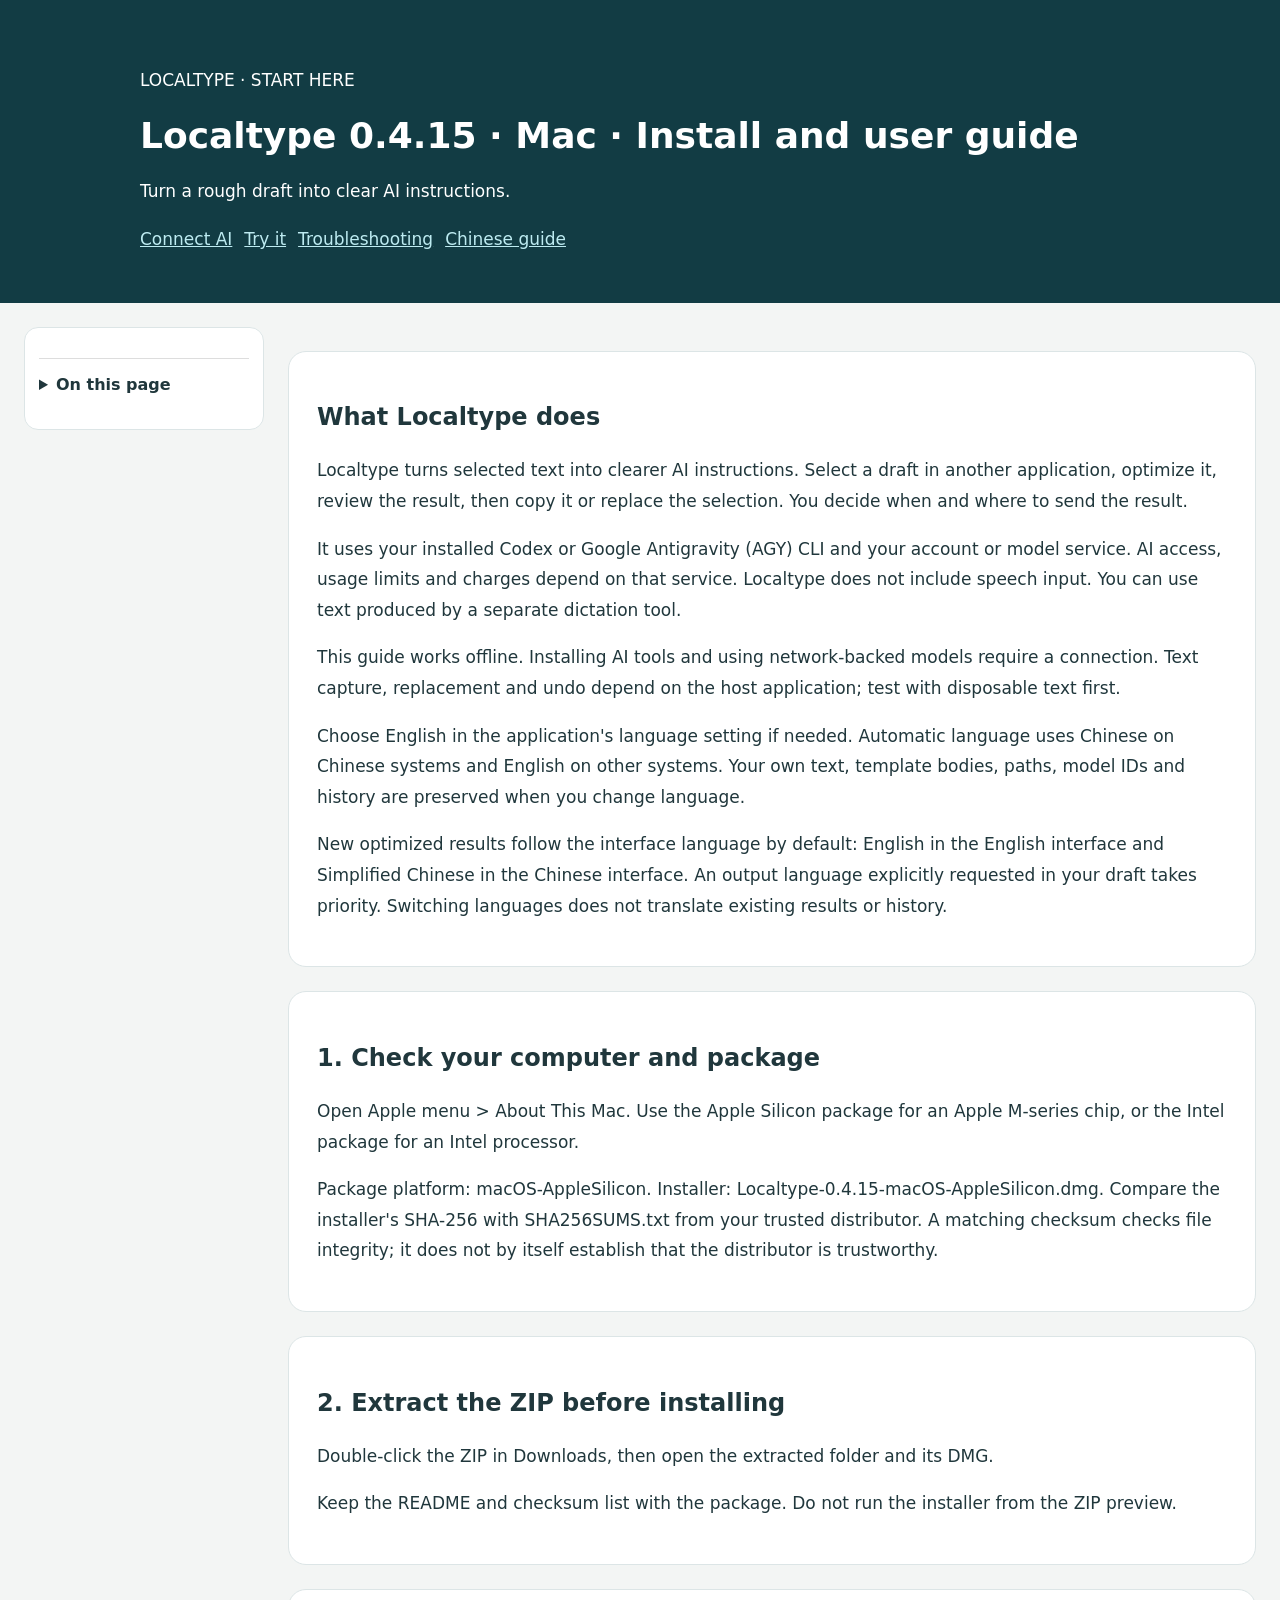
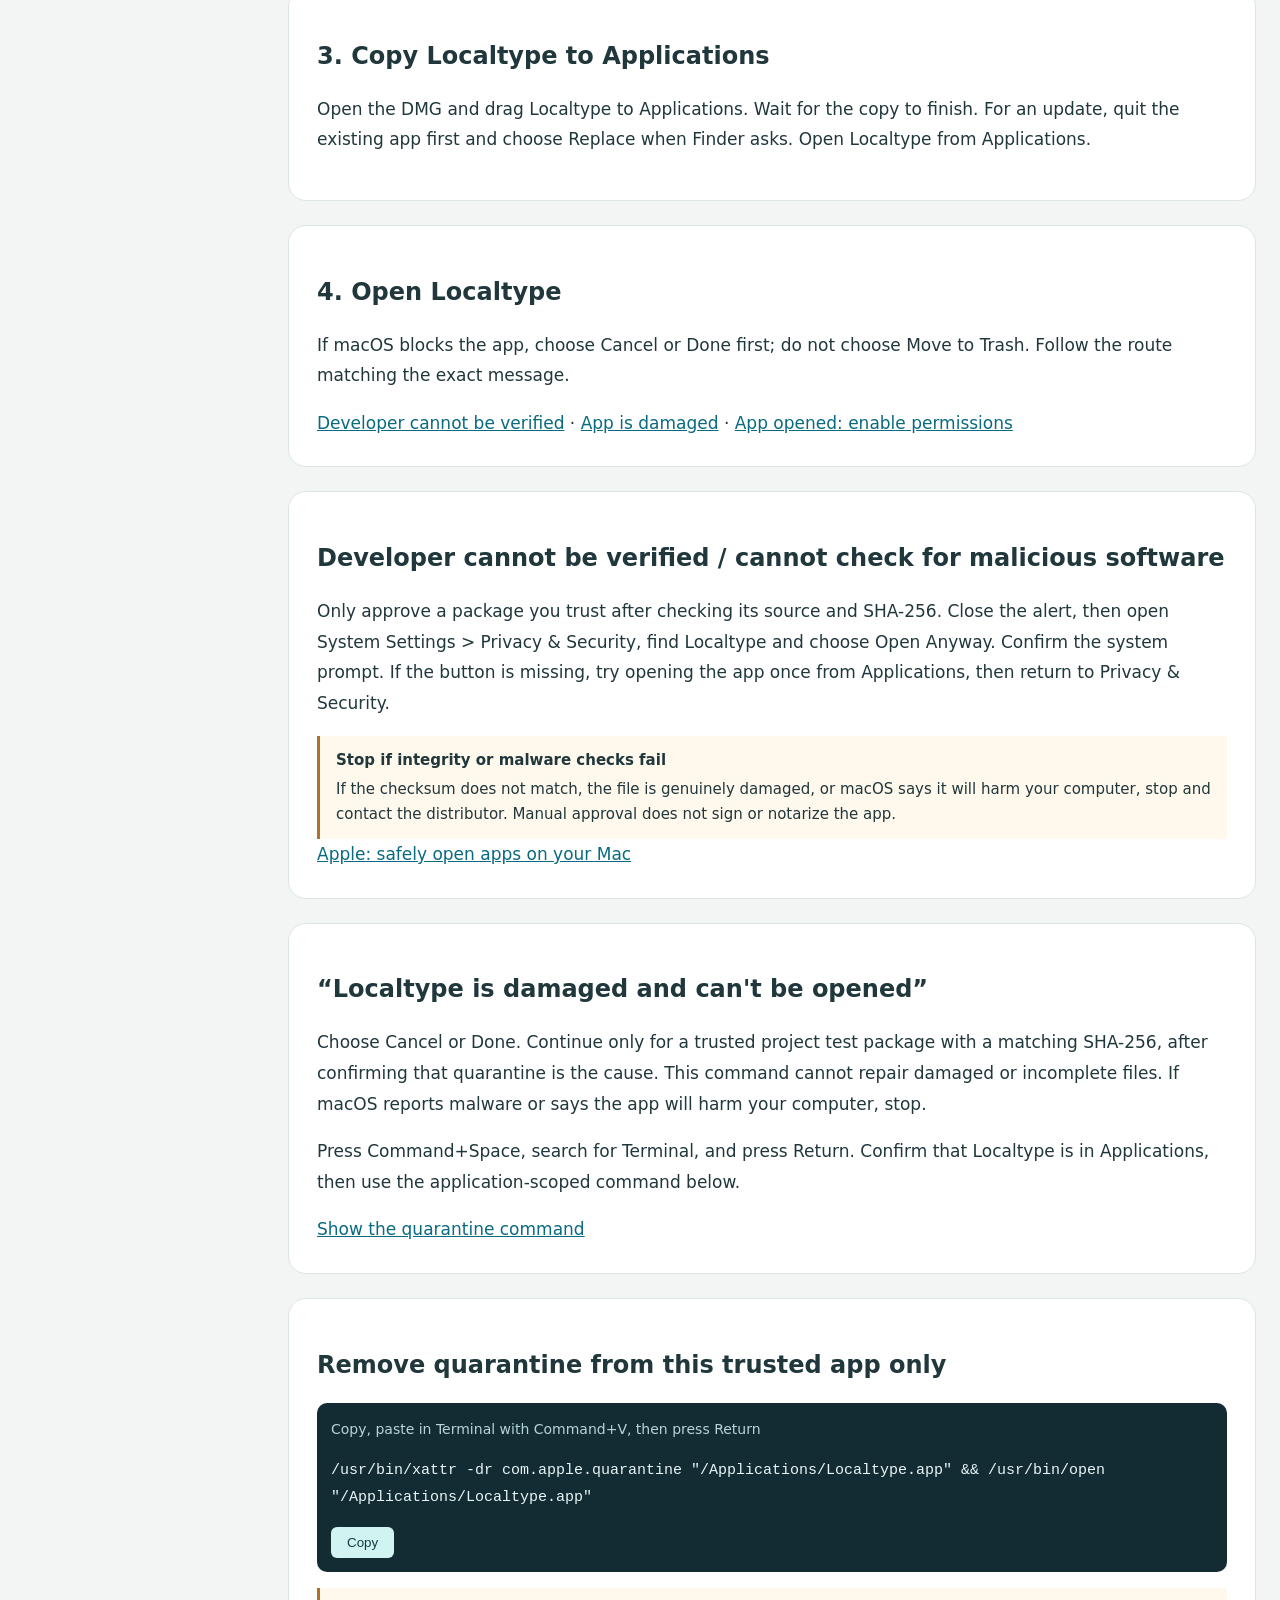
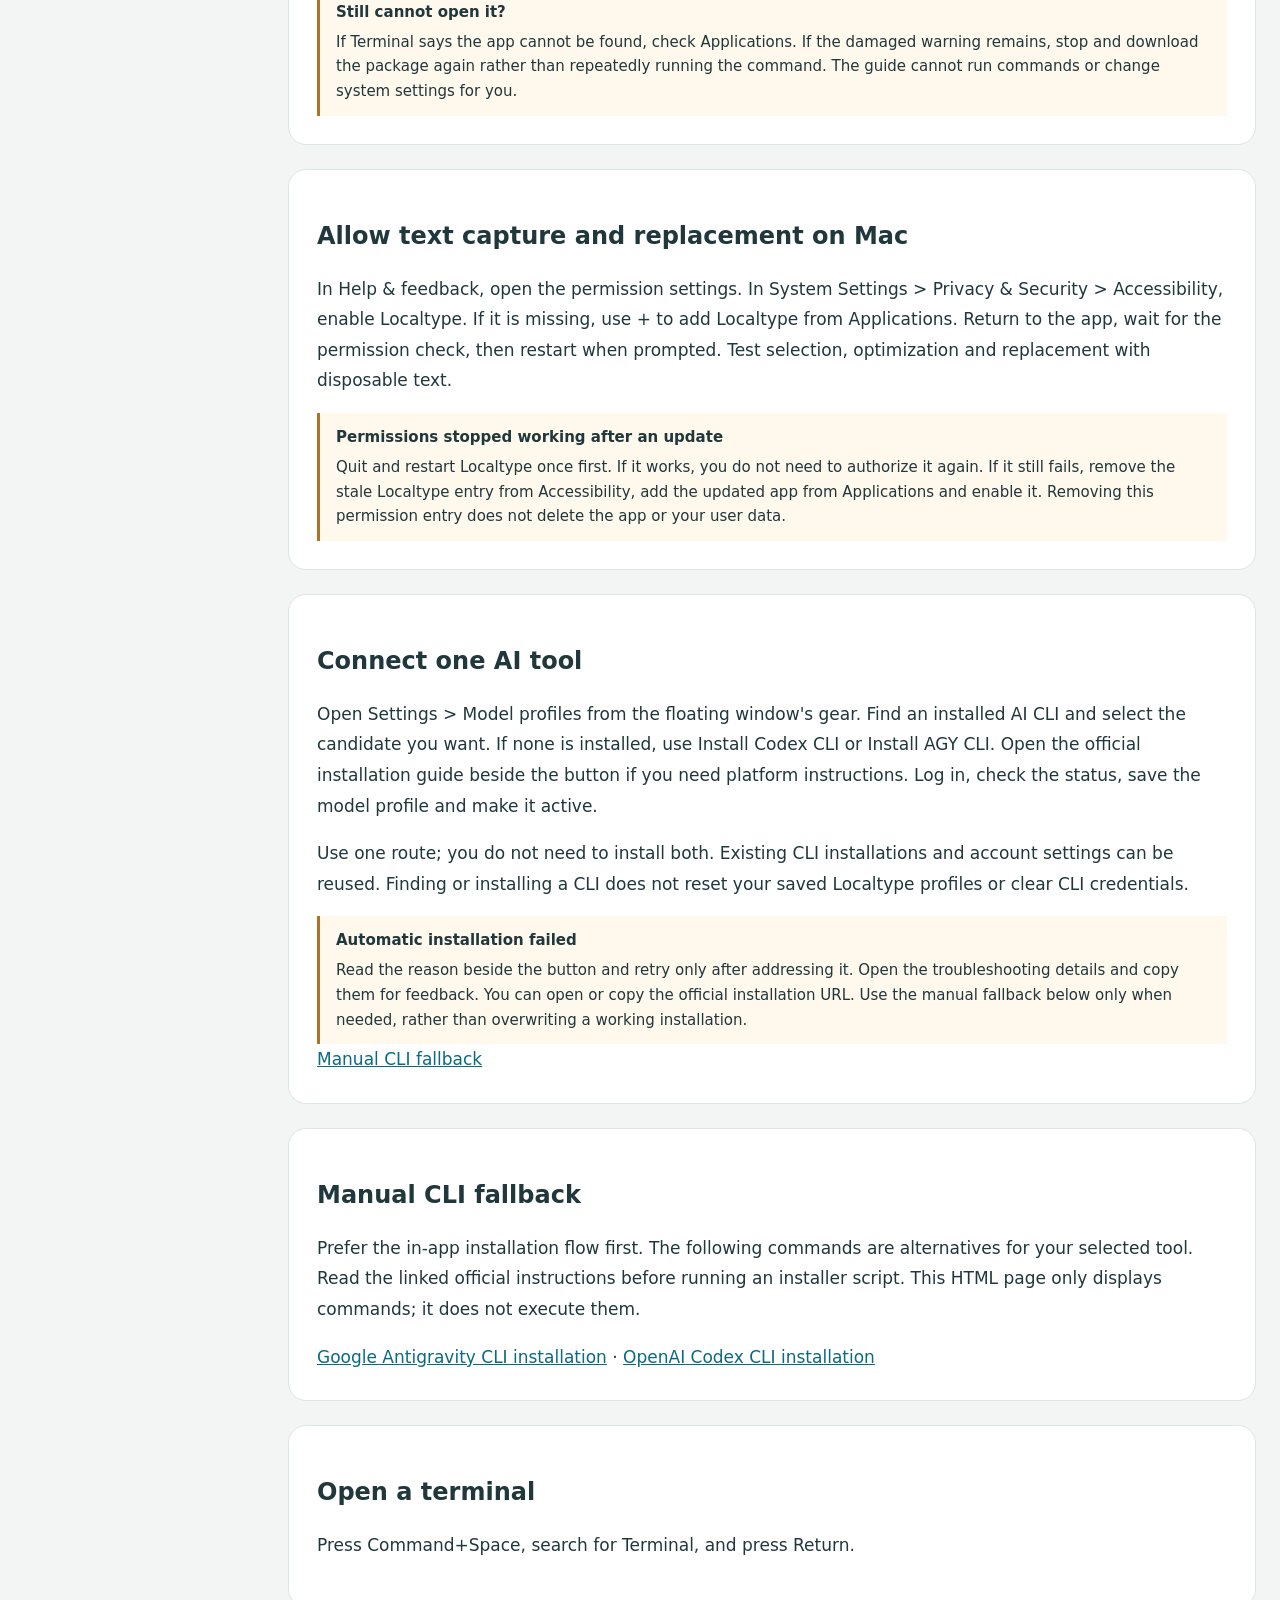
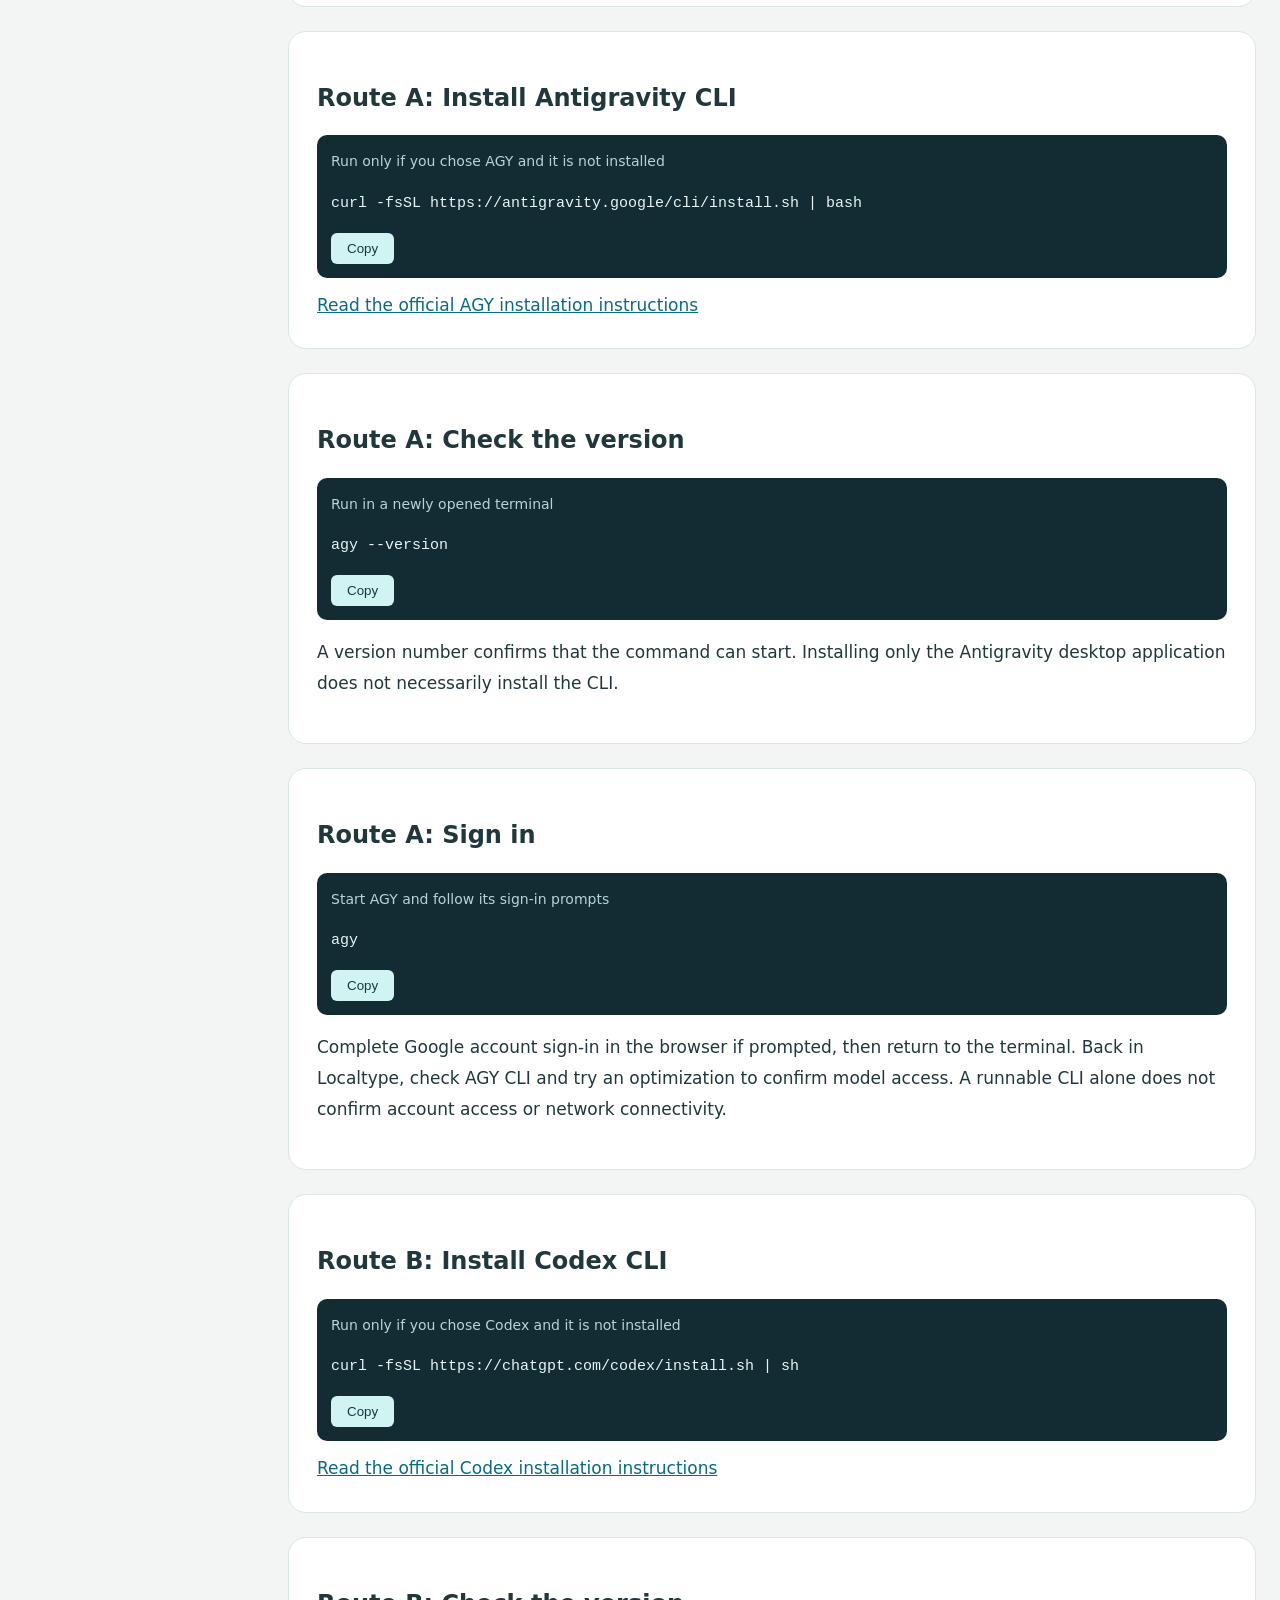
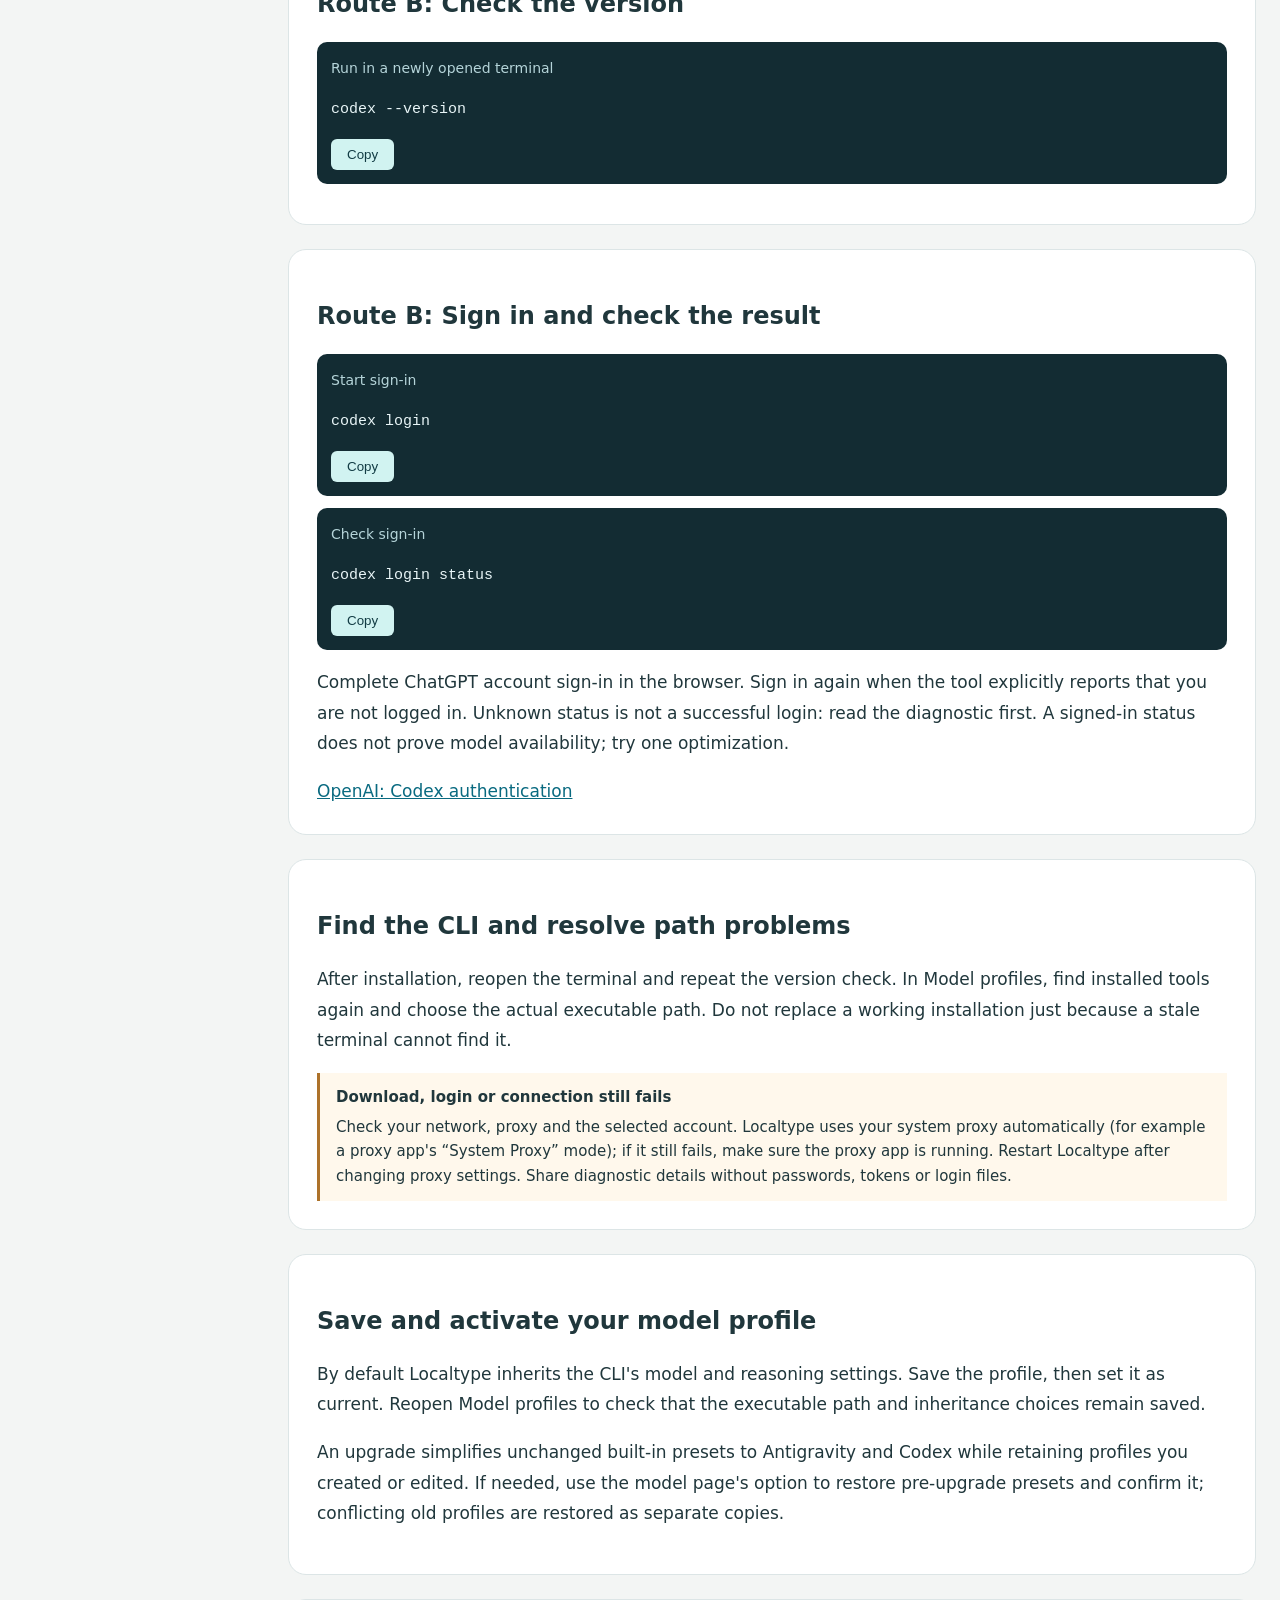
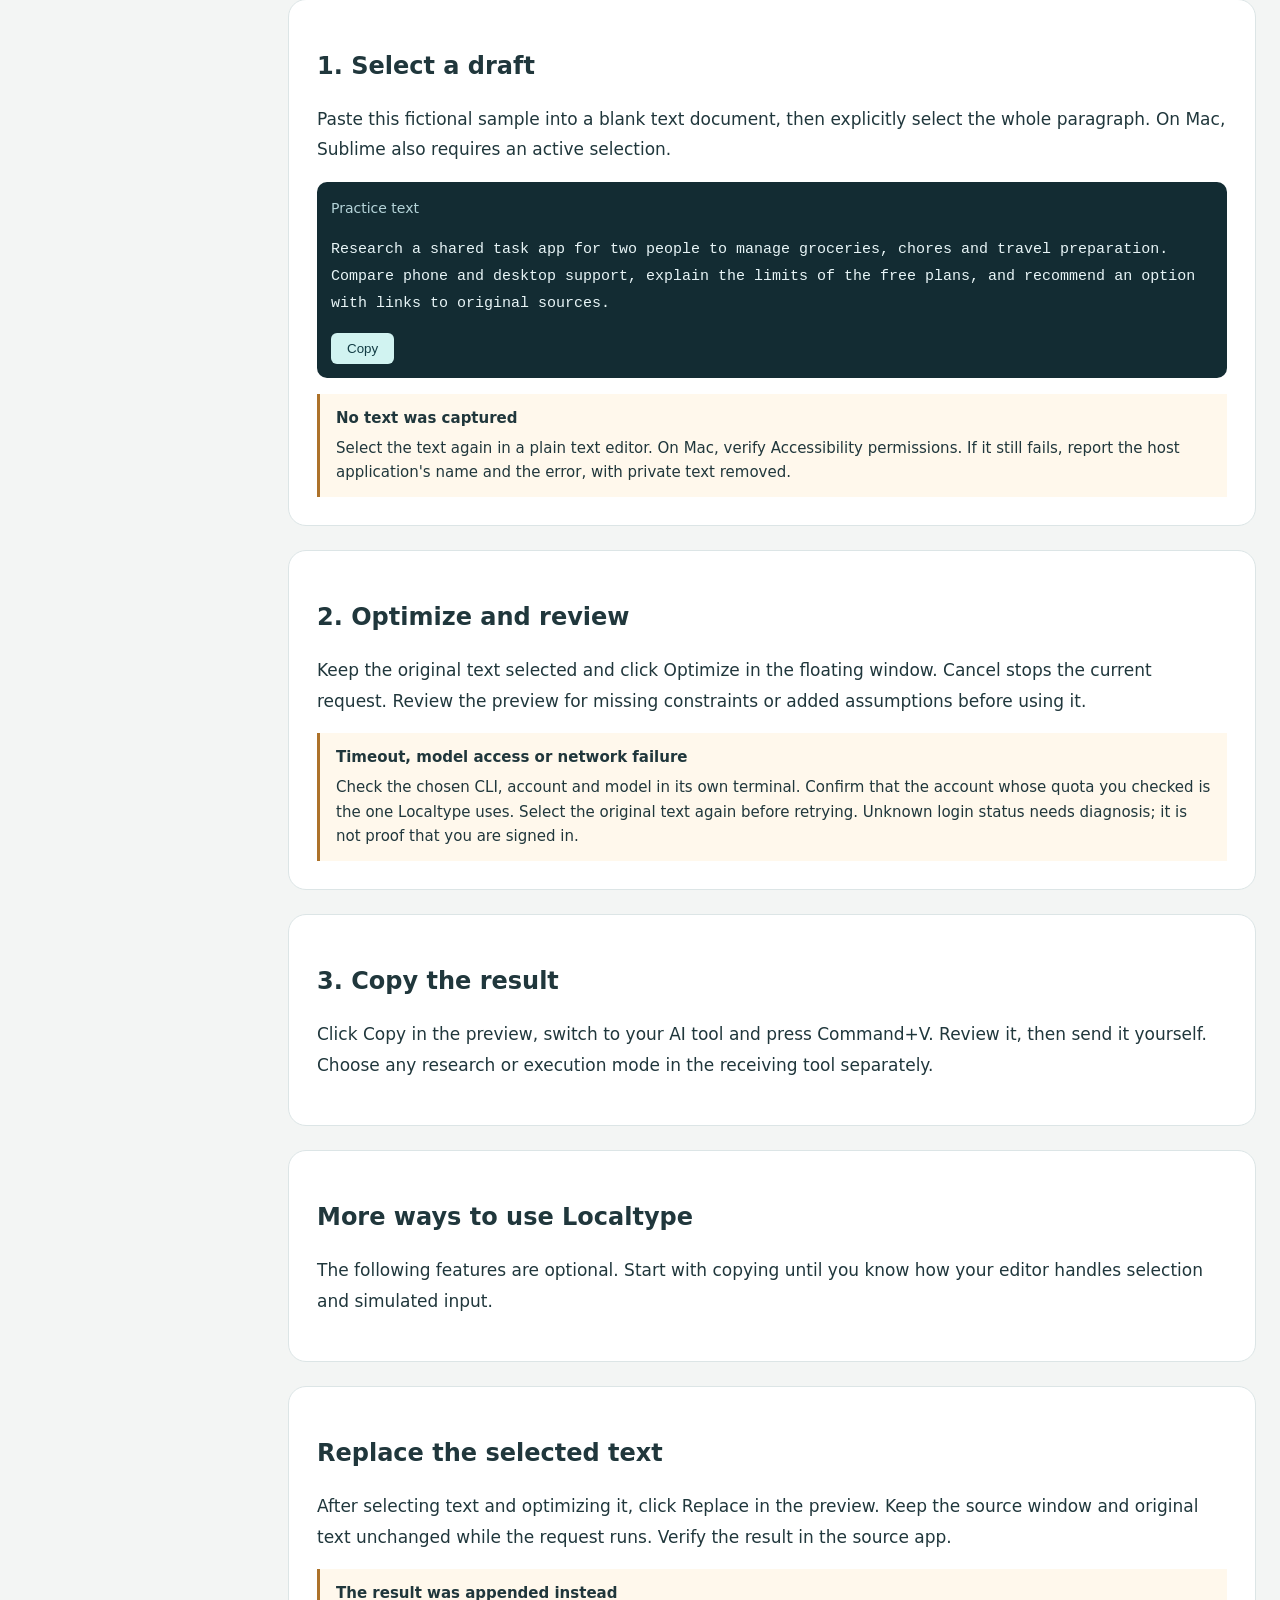
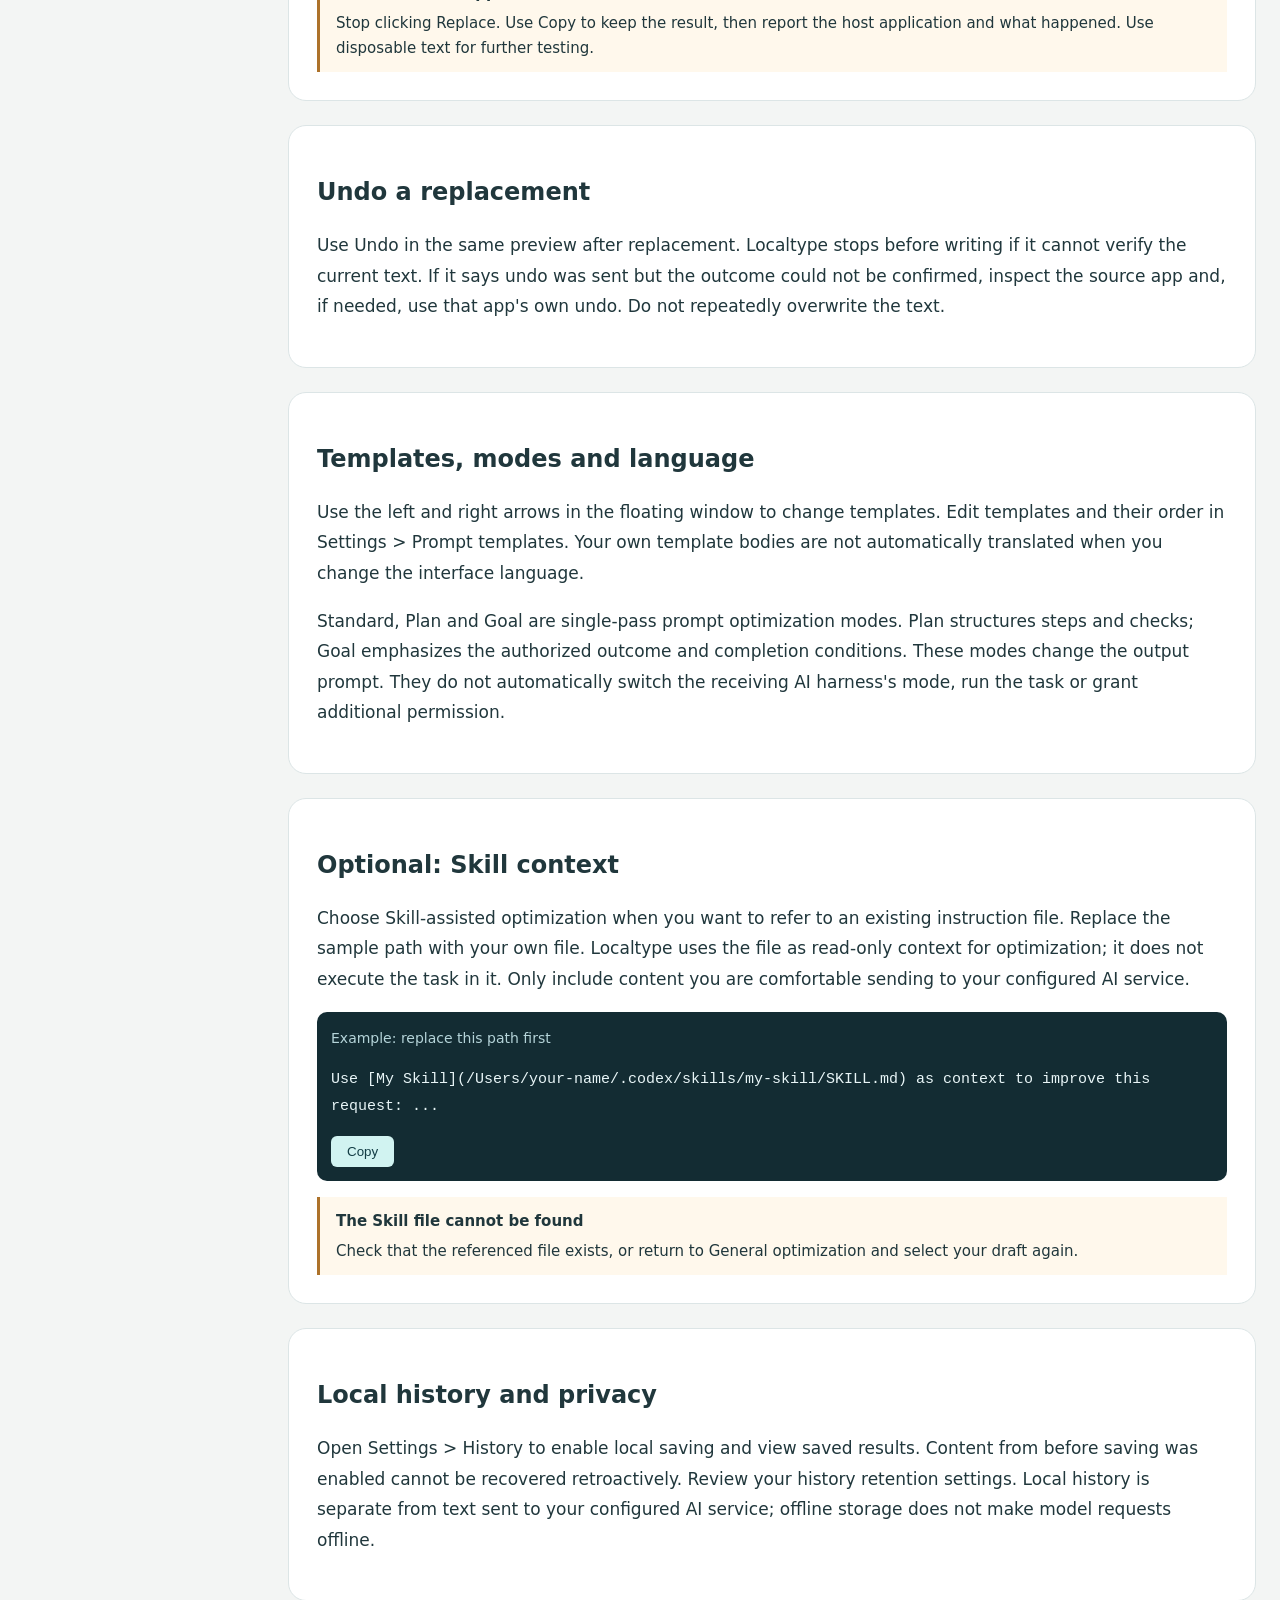
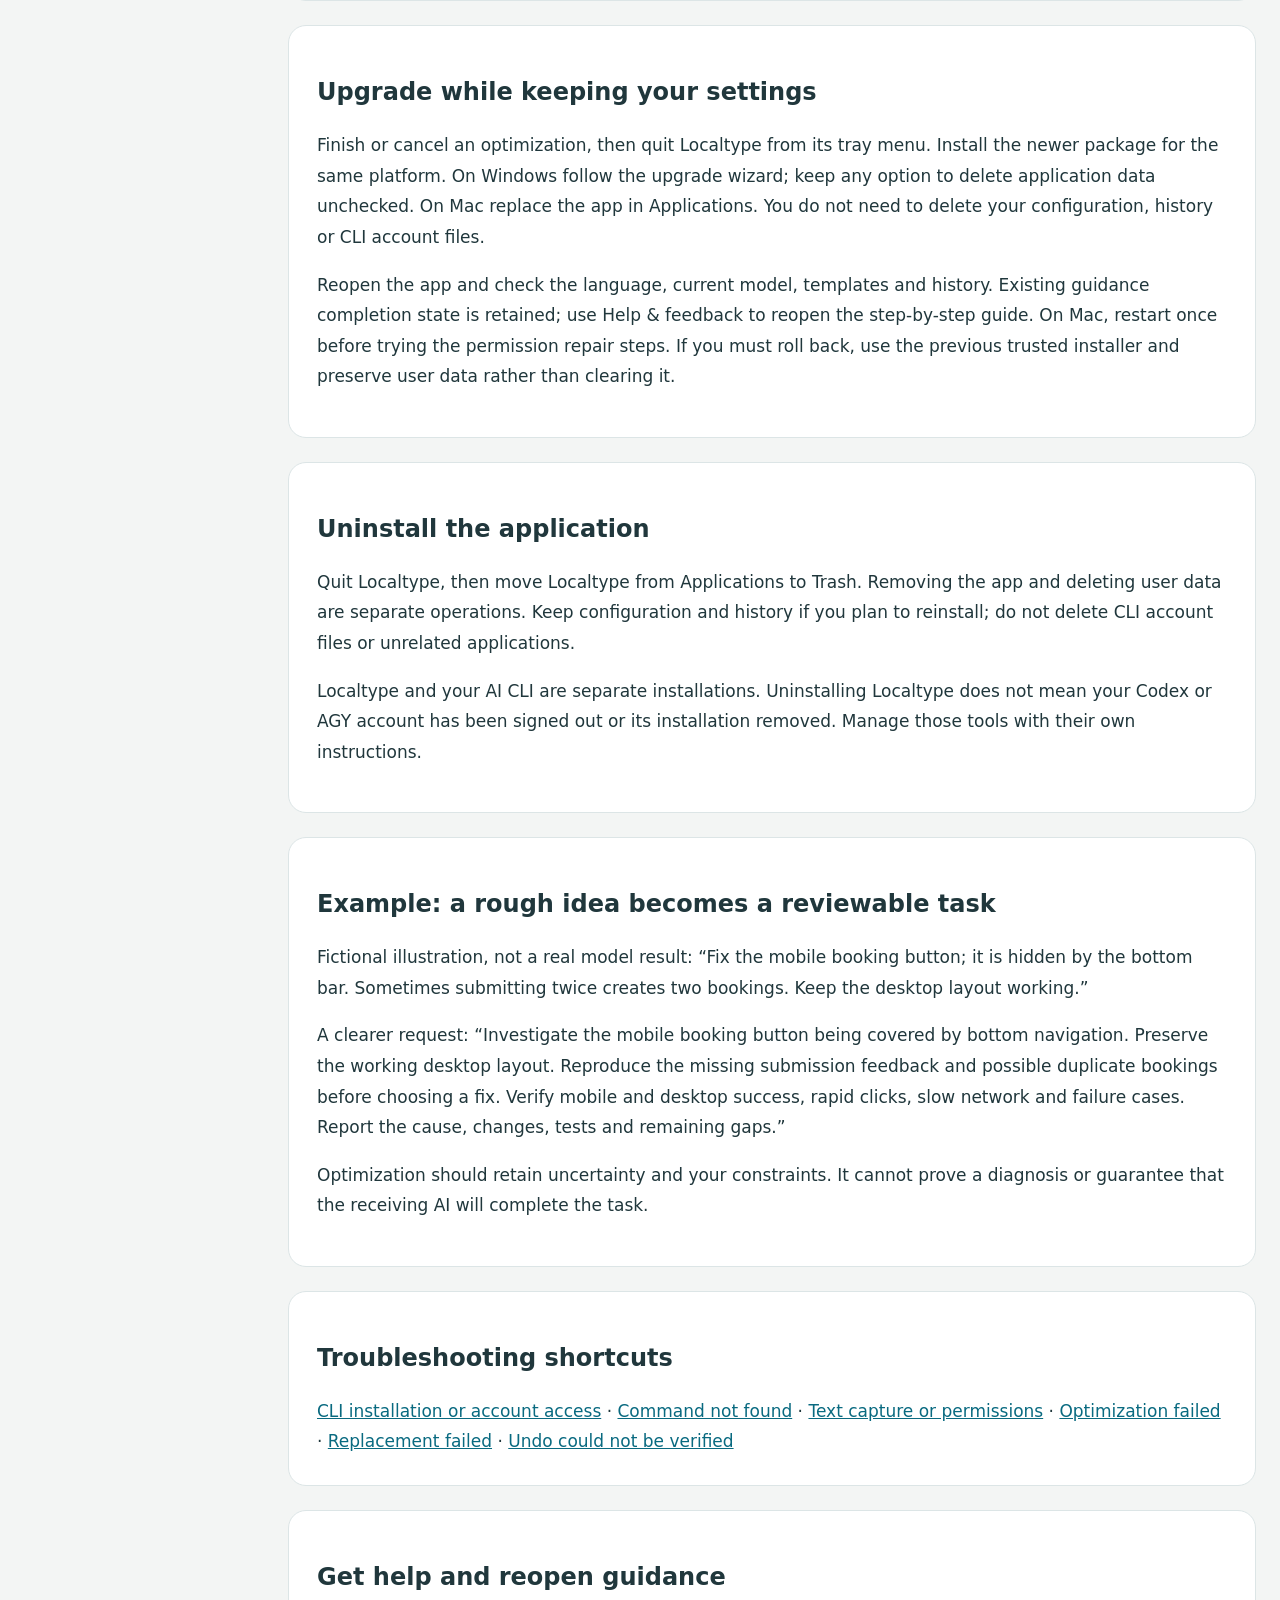
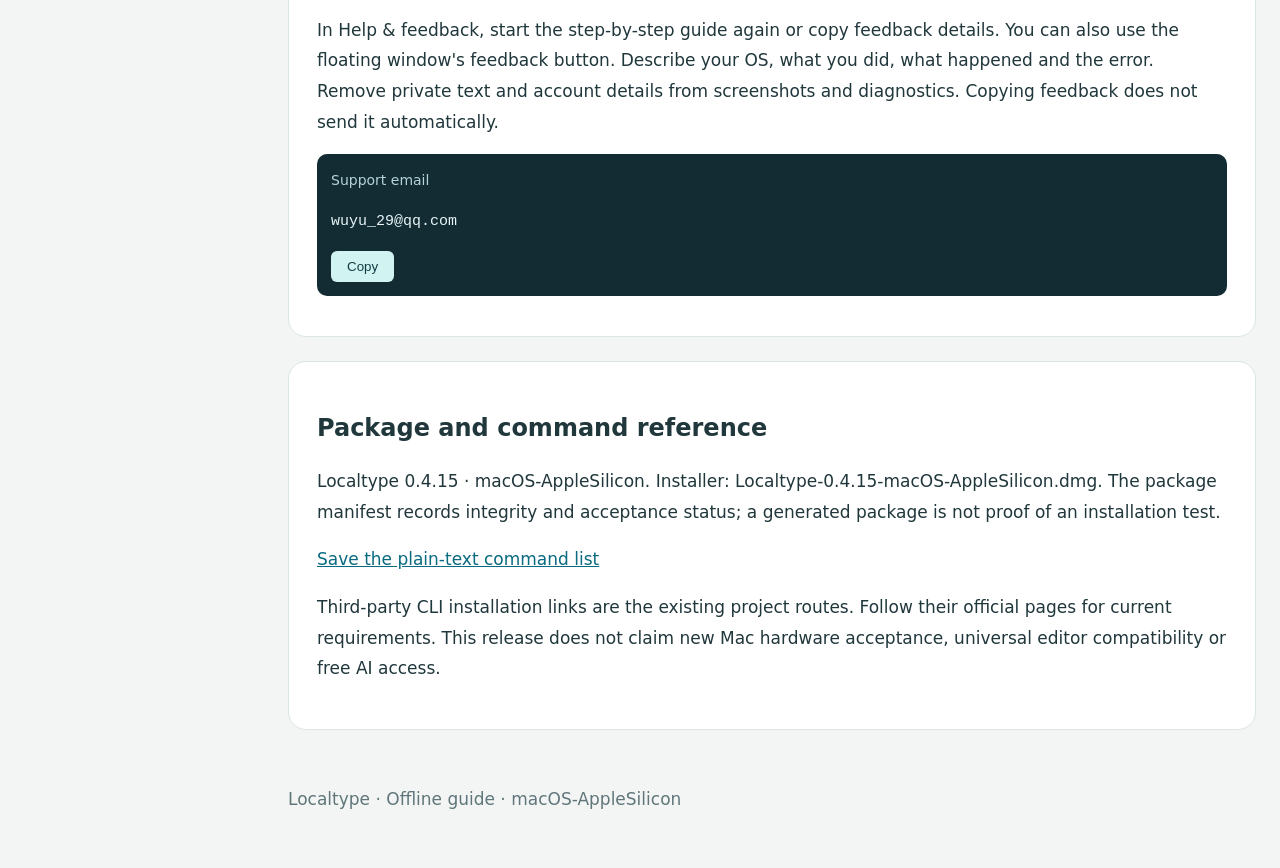
==== guides/mac-arm/Start here.html @ b7a84281 "docs: publish Mac Apple Silicon 0.4.15 download and guides" ====
<!doctype html><html lang="en"><head><meta charset="utf-8"><meta name="viewport" content="width=device-width,initial-scale=1"><link rel="icon" href="data:,"><title>Localtype 0.4.15 · Mac · Install and user guide</title><style>*{box-sizing:border-box}html{scroll-behavior:smooth}body{margin:0;background:#f3f5f4;color:#20373c;font:17px/1.8 system-ui,'Microsoft YaHei',sans-serif}header{background:#123c44;color:white;padding:48px max(24px,calc((100% - 1000px)/2))}h1{font-size:36px;line-height:1.3;margin:12px 0}h2{line-height:1.5;font-size:24px}main{max-width:1050px;margin:auto;padding:24px}nav{display:flex;gap:12px;flex-wrap:wrap}a{color:#096a80}header a{color:#bdebf1}section{background:white;padding:28px;border-radius:18px;margin:24px 0;border:1px solid #dce5e6}figure{margin:0}img{width:100%;height:auto}figcaption,.small{color:#60767a;font-size:14px}.expected{border-left:4px solid #188779;padding:10px 16px;background:#eff8f5}.command{background:#132c33;color:#e8f5f7;border-radius:10px;padding:14px;margin:12px 0}.command p{margin:0;color:#b5d4d9;font-size:14px}pre{white-space:pre-wrap;overflow-wrap:anywhere;font:15px/1.8 Consolas,monospace;user-select:text}button{background:#d1f3f1;color:#123c44;border:0;border-radius:6px;padding:8px 16px;cursor:pointer}button:focus-visible,a:focus-visible{outline:3px solid #e09b27}details{margin:16px 0;border-top:1px solid #ddd;padding-top:12px}summary{font-weight:bold;cursor:pointer}.notice{background:#fff3d6;padding:18px;border-radius:12px}li{margin:8px 0}footer{padding:30px 0;color:#60767a} @media(max-width:600px){h1{font-size:27px}main{padding:12px}section{padding:18px}header{padding:30px 20px}} @media print{button,nav{display:none}section{break-inside:avoid}body{background:white}header{color:black;background:white}}.demo-note{color:#087d76;font-weight:700;letter-spacing:.03em}.map-hint{font-size:15px;color:#52696c}.map-controls{display:flex;flex-wrap:wrap;gap:8px;margin:18px 0}.map-chip{border:2px solid transparent;background:#edf2f3;font-weight:600}.map-chip.active{border-color:#294c58;box-shadow:0 2px 0 #294c58}.compare-grid{display:grid;grid-template-columns:1fr 1fr;gap:18px}.compare-col{min-width:0;border:1px solid #dbe5e6;border-radius:14px;padding:18px;background:#f9fbfb}.compare-col.after{border-color:#75b9ae;background:#f4faf7}.compare-col h3{margin:0;font-size:21px}.compare-col>.small{margin:4px 0 14px;height:52px}.compare-scroll{height:320px;overflow-y:auto;overscroll-behavior:contain;scrollbar-gutter:stable;overflow-anchor:none;padding-right:8px;line-height:1.85;scrollbar-color:#739c9c #e4eeec}.mapped{padding:0;margin:0 0 1.2em;border:0;border-radius:0;white-space:pre-wrap;color:inherit;background:transparent;cursor:pointer}.mapped>span{box-decoration-break:clone;-webkit-box-decoration-break:clone}.mapped.matched>span{background:var(--highlight)}.mapped:focus-visible{outline:2px solid #427c88;outline-offset:3px}.compare-scroll:after{content:"";display:block;height:calc(100% - 28px)}.map-label{display:block;font-size:12px;font-weight:750;margin-bottom:5px;color:var(--ink)}.c0{--tone:#258b82;--ink:#135d57;--highlight:#dcf3ea;color:#193c36}.c1{--tone:#526dd2;--ink:#344b98;--highlight:#e7ecff;color:#283b65}.c2{--tone:#bc8327;--ink:#78500f;--highlight:#fff0d4;color:#59411b}.c3{--tone:#a65b94;--ink:#7b3e6c;--highlight:#f5e5f0;color:#5d3455}.map-chip.c0,.map-chip.c1,.map-chip.c2,.map-chip.c3{background:var(--highlight)}.mapped.c0,.mapped.c1,.mapped.c2,.mapped.c3{color:inherit}.copy-only .command{background:none;margin:12px 0 0;padding:0}.copy-only pre,.copy-only .command>p{display:none}.takeaway{font-weight:650;color:#165c55;margin:18px 0 8px}@media(max-width:700px){.compare-grid{grid-template-columns:repeat(2,minmax(280px,1fr));overflow-x:auto;gap:12px}.compare-scroll{height:300px}.compare-col{padding:14px}}@media(prefers-reduced-motion:reduce){.mapped{transition:none}html{scroll-behavior:auto}}
.step-help{margin-top:16px;padding:12px 16px;border-left:3px solid #ad722a;background:#fff8ec;font-size:15px;line-height:1.65}.step-help p{margin:5px 0 0}.step-help:target{outline:2px solid #ad722a;outline-offset:3px}
.legacy-step-anchor{display:block;position:relative;top:-12px;visibility:hidden}#manual-cli{margin-top:24px}.manual-cli-note{color:#60767a}
.guide-layout{max-width:1320px;margin:auto;display:grid;grid-template-columns:240px minmax(0,1050px);gap:24px;padding:24px}.guide-layout main{max-width:1050px;width:100%;margin:0;padding:0}.guide-toc{align-self:start;position:sticky;top:20px;background:white;border:1px solid #dce5e6;border-radius:14px;padding:14px}.guide-toc summary{font-size:16px}.guide-toc nav{display:grid;gap:4px;margin-top:10px}.guide-toc a{padding:5px 7px;border-radius:6px;text-decoration:none}.guide-toc a[aria-current="true"]{background:#dff3ef;color:#123c44;font-weight:700}.route-tabs{display:flex;flex-wrap:wrap;gap:8px;margin:16px 0}.route-tabs button[aria-pressed="true"]{background:#123c44;color:white}.route-hint,.route-noscript{font-size:14px;color:#60767a}.guide-toc a:focus-visible,.route-tabs button:focus-visible{outline:3px solid #e09b27;outline-offset:2px}body[data-guide-route="agy"] .route-codex,body[data-guide-route="codex"] .route-agy{display:none}@media(max-width:900px){.guide-layout{display:block;padding:12px}.guide-toc{position:static;margin:0 0 16px;padding:12px}}@media(max-width:600px){.guide-layout{padding:12px}}</style></head><body><header><p>LOCALTYPE · START HERE</p><h1>Localtype 0.4.15 · Mac · Install and user guide</h1><p>Turn a rough draft into clear AI instructions.</p><nav><a href="#connect-ai">Connect AI</a><a href="#use-select-text">Try it</a><a href="#trouble">Troubleshooting</a><a href="安装必看.html">Chinese guide</a></nav></header><div class="guide-layout"><aside class="guide-toc"><details><summary>On this page</summary><nav aria-label="Guide contents"><a href="#intro">What Localtype does</a><a href="#install-platform">1. Check your computer and package</a><a href="#install-unpack">2. Extract the ZIP before installing</a><a href="#install-copy-app">3. Copy Localtype to Applications</a><a href="#install-open-app">4. Open Localtype</a><a href="#install-security-approval">Developer cannot be verified / cannot check for malicious software</a><a href="#install-damaged-diagnose">“Localtype is damaged and can&#x27;t be opened”</a><a href="#install-quarantine-repair">Remove quarantine from this trusted app only</a><a href="#permission-accessibility">Allow text capture and replacement on Mac</a><a href="#connect-ai">Connect one AI tool</a><a href="#manual-cli">Manual CLI fallback</a><a href="#cli-terminal">Open a terminal</a><a href="#agy-install">Route A: Install Antigravity CLI</a><a href="#agy-version">Route A: Check the version</a><a href="#agy-login">Route A: Sign in</a><a href="#codex-install">Route B: Install Codex CLI</a><a href="#codex-version">Route B: Check the version</a><a href="#codex-login">Route B: Sign in and check the result</a><a href="#connect-cli-path">Find the CLI and resolve path problems</a><a href="#connect-save-settings">Save and activate your model profile</a><a href="#use-select-text">1. Select a draft</a><a href="#use-optimize">2. Optimize and review</a><a href="#use-copy-result">3. Copy the result</a><a href="#more-usage">More ways to use Localtype</a><a href="#more-replace">Replace the selected text</a><a href="#more-undo">Undo a replacement</a><a href="#more-template">Templates, modes and language</a><a href="#more-skill">Optional: Skill context</a><a href="#more-history">Local history and privacy</a><a href="#upgrade">Upgrade while keeping your settings</a><a href="#uninstall">Uninstall the application</a><a href="#examples">Example: a rough idea becomes a reviewable task</a><a href="#trouble">Troubleshooting shortcuts</a><a href="#more-feedback">Get help and reopen guidance</a><a href="#reference">Package and command reference</a></nav></details></aside><main><section id="intro"><h2>What Localtype does</h2><p>Localtype turns selected text into clearer AI instructions. Select a draft in another application, optimize it, review the result, then copy it or replace the selection. You decide when and where to send the result.</p><p>It uses your installed Codex or Google Antigravity (AGY) CLI and your account or model service. AI access, usage limits and charges depend on that service. Localtype does not include speech input. You can use text produced by a separate dictation tool.</p><p>This guide works offline. Installing AI tools and using network-backed models require a connection. Text capture, replacement and undo depend on the host application; test with disposable text first.</p><p>Choose English in the application&#x27;s language setting if needed. Automatic language uses Chinese on Chinese systems and English on other systems. Your own text, template bodies, paths, model IDs and history are preserved when you change language.</p><p>New optimized results follow the interface language by default: English in the English interface and Simplified Chinese in the Chinese interface. An output language explicitly requested in your draft takes priority. Switching languages does not translate existing results or history.</p></section><section id="install-platform"><h2>1. Check your computer and package</h2><p>Open Apple menu &gt; About This Mac. Use the Apple Silicon package for an Apple M-series chip, or the Intel package for an Intel processor.</p><p>Package platform: macOS-AppleSilicon. Installer: Localtype-0.4.15-macOS-AppleSilicon.dmg. Compare the installer&#x27;s SHA-256 with SHA256SUMS.txt from your trusted distributor. A matching checksum checks file integrity; it does not by itself establish that the distributor is trustworthy.</p></section><section id="install-unpack"><h2>2. Extract the ZIP before installing</h2><p>Double-click the ZIP in Downloads, then open the extracted folder and its DMG.</p><p>Keep the README and checksum list with the package. Do not run the installer from the ZIP preview.</p></section><section id="install-copy-app"><h2>3. Copy Localtype to Applications</h2><p>Open the DMG and drag Localtype to Applications. Wait for the copy to finish. For an update, quit the existing app first and choose Replace when Finder asks. Open Localtype from Applications.</p></section><section id="install-open-app"><h2>4. Open Localtype</h2><p>If macOS blocks the app, choose Cancel or Done first; do not choose Move to Trash. Follow the route matching the exact message.</p><a href="#install-security-approval">Developer cannot be verified</a> · <a href="#install-damaged-diagnose">App is damaged</a> · <a href="#permission-accessibility">App opened: enable permissions</a></section><section id="install-security-approval"><h2>Developer cannot be verified / cannot check for malicious software</h2><p>Only approve a package you trust after checking its source and SHA-256. Close the alert, then open System Settings &gt; Privacy &amp; Security, find Localtype and choose Open Anyway. Confirm the system prompt. If the button is missing, try opening the app once from Applications, then return to Privacy &amp; Security.</p><aside class="step-help"><strong>Stop if integrity or malware checks fail</strong><p>If the checksum does not match, the file is genuinely damaged, or macOS says it will harm your computer, stop and contact the distributor. Manual approval does not sign or notarize the app.</p></aside><a href="https://support.apple.com/en-sg/102445">Apple: safely open apps on your Mac</a></section><section id="install-damaged-diagnose"><h2>“Localtype is damaged and can&#x27;t be opened”</h2><p>Choose Cancel or Done. Continue only for a trusted project test package with a matching SHA-256, after confirming that quarantine is the cause. This command cannot repair damaged or incomplete files. If macOS reports malware or says the app will harm your computer, stop.</p><p>Press Command+Space, search for Terminal, and press Return. Confirm that Localtype is in Applications, then use the application-scoped command below.</p><a href="#install-quarantine-repair">Show the quarantine command</a></section><section id="install-quarantine-repair"><h2>Remove quarantine from this trusted app only</h2><div class="command"><p>Copy, paste in Terminal with Command+V, then press Return</p><pre>/usr/bin/xattr -dr com.apple.quarantine &quot;/Applications/Localtype.app&quot; &amp;&amp; /usr/bin/open &quot;/Applications/Localtype.app&quot;</pre><button type="button">Copy</button></div><aside class="step-help"><strong>Still cannot open it?</strong><p>If Terminal says the app cannot be found, check Applications. If the damaged warning remains, stop and download the package again rather than repeatedly running the command. The guide cannot run commands or change system settings for you.</p></aside></section><section id="permission-accessibility"><h2>Allow text capture and replacement on Mac</h2><p>In Help &amp; feedback, open the permission settings. In System Settings &gt; Privacy &amp; Security &gt; Accessibility, enable Localtype. If it is missing, use + to add Localtype from Applications. Return to the app, wait for the permission check, then restart when prompted. Test selection, optimization and replacement with disposable text.</p><aside class="step-help"><strong>Permissions stopped working after an update</strong><p>Quit and restart Localtype once first. If it works, you do not need to authorize it again. If it still fails, remove the stale Localtype entry from Accessibility, add the updated app from Applications and enable it. Removing this permission entry does not delete the app or your user data.</p></aside></section><section id="connect-ai"><h2>Connect one AI tool</h2><p>Open Settings &gt; Model profiles from the floating window&#x27;s gear. Find an installed AI CLI and select the candidate you want. If none is installed, use Install Codex CLI or Install AGY CLI. Open the official installation guide beside the button if you need platform instructions. Log in, check the status, save the model profile and make it active.</p><p>Use one route; you do not need to install both. Existing CLI installations and account settings can be reused. Finding or installing a CLI does not reset your saved Localtype profiles or clear CLI credentials.</p><aside class="step-help"><strong>Automatic installation failed</strong><p>Read the reason beside the button and retry only after addressing it. Open the troubleshooting details and copy them for feedback. You can open or copy the official installation URL. Use the manual fallback below only when needed, rather than overwriting a working installation.</p></aside><a href="#manual-cli">Manual CLI fallback</a></section><section id="manual-cli"><h2>Manual CLI fallback</h2><p>Prefer the in-app installation flow first. The following commands are alternatives for your selected tool. Read the linked official instructions before running an installer script. This HTML page only displays commands; it does not execute them.</p><a href="https://antigravity.google/docs/cli/install">Google Antigravity CLI installation</a> · <a href="https://developers.openai.com/codex/cli">OpenAI Codex CLI installation</a></section><section id="cli-terminal"><h2>Open a terminal</h2><p>Press Command+Space, search for Terminal, and press Return.</p></section><section id="agy-install"><h2>Route A: Install Antigravity CLI</h2><div class="command"><p>Run only if you chose AGY and it is not installed</p><pre>curl -fsSL https://antigravity.google/cli/install.sh | bash</pre><button type="button">Copy</button></div><a href="https://antigravity.google/docs/cli/install">Read the official AGY installation instructions</a></section><section id="agy-version"><h2>Route A: Check the version</h2><div class="command"><p>Run in a newly opened terminal</p><pre>agy --version</pre><button type="button">Copy</button></div><p>A version number confirms that the command can start. Installing only the Antigravity desktop application does not necessarily install the CLI.</p></section><section id="agy-login"><h2>Route A: Sign in</h2><div class="command"><p>Start AGY and follow its sign-in prompts</p><pre>agy</pre><button type="button">Copy</button></div><p>Complete Google account sign-in in the browser if prompted, then return to the terminal. Back in Localtype, check AGY CLI and try an optimization to confirm model access. A runnable CLI alone does not confirm account access or network connectivity.</p></section><section id="codex-install"><h2>Route B: Install Codex CLI</h2><div class="command"><p>Run only if you chose Codex and it is not installed</p><pre>curl -fsSL https://chatgpt.com/codex/install.sh | sh</pre><button type="button">Copy</button></div><a href="https://developers.openai.com/codex/cli">Read the official Codex installation instructions</a></section><section id="codex-version"><h2>Route B: Check the version</h2><div class="command"><p>Run in a newly opened terminal</p><pre>codex --version</pre><button type="button">Copy</button></div></section><section id="codex-login"><h2>Route B: Sign in and check the result</h2><div class="command"><p>Start sign-in</p><pre>codex login</pre><button type="button">Copy</button></div><div class="command"><p>Check sign-in</p><pre>codex login status</pre><button type="button">Copy</button></div><p>Complete ChatGPT account sign-in in the browser. Sign in again when the tool explicitly reports that you are not logged in. Unknown status is not a successful login: read the diagnostic first. A signed-in status does not prove model availability; try one optimization.</p><a href="https://developers.openai.com/codex/auth/">OpenAI: Codex authentication</a></section><section id="connect-cli-path"><h2>Find the CLI and resolve path problems</h2><p>After installation, reopen the terminal and repeat the version check. In Model profiles, find installed tools again and choose the actual executable path. Do not replace a working installation just because a stale terminal cannot find it.</p><aside class="step-help"><strong>Download, login or connection still fails</strong><p>Check your network, proxy and the selected account. Localtype uses your system proxy automatically (for example a proxy app&#x27;s “System Proxy” mode); if it still fails, make sure the proxy app is running. Restart Localtype after changing proxy settings. Share diagnostic details without passwords, tokens or login files.</p></aside></section><section id="connect-save-settings"><h2>Save and activate your model profile</h2><p>By default Localtype inherits the CLI&#x27;s model and reasoning settings. Save the profile, then set it as current. Reopen Model profiles to check that the executable path and inheritance choices remain saved.</p><p>An upgrade simplifies unchanged built-in presets to Antigravity and Codex while retaining profiles you created or edited. If needed, use the model page&#x27;s option to restore pre-upgrade presets and confirm it; conflicting old profiles are restored as separate copies.</p></section><section id="use-select-text"><h2>1. Select a draft</h2><p>Paste this fictional sample into a blank text document, then explicitly select the whole paragraph. On Mac, Sublime also requires an active selection.</p><div class="command"><p>Practice text</p><pre>Research a shared task app for two people to manage groceries, chores and travel preparation. Compare phone and desktop support, explain the limits of the free plans, and recommend an option with links to original sources.</pre><button type="button">Copy</button></div><aside class="step-help"><strong>No text was captured</strong><p>Select the text again in a plain text editor. On Mac, verify Accessibility permissions. If it still fails, report the host application&#x27;s name and the error, with private text removed.</p></aside></section><section id="use-optimize"><h2>2. Optimize and review</h2><p>Keep the original text selected and click Optimize in the floating window. Cancel stops the current request. Review the preview for missing constraints or added assumptions before using it.</p><aside class="step-help"><strong>Timeout, model access or network failure</strong><p>Check the chosen CLI, account and model in its own terminal. Confirm that the account whose quota you checked is the one Localtype uses. Select the original text again before retrying. Unknown login status needs diagnosis; it is not proof that you are signed in.</p></aside></section><section id="use-copy-result"><h2>3. Copy the result</h2><p>Click Copy in the preview, switch to your AI tool and press Command+V. Review it, then send it yourself. Choose any research or execution mode in the receiving tool separately.</p></section><section id="more-usage"><h2>More ways to use Localtype</h2><p>The following features are optional. Start with copying until you know how your editor handles selection and simulated input.</p></section><section id="more-replace"><h2>Replace the selected text</h2><p>After selecting text and optimizing it, click Replace in the preview. Keep the source window and original text unchanged while the request runs. Verify the result in the source app.</p><aside class="step-help"><strong>The result was appended instead</strong><p>Stop clicking Replace. Use Copy to keep the result, then report the host application and what happened. Use disposable text for further testing.</p></aside></section><section id="more-undo"><h2>Undo a replacement</h2><p>Use Undo in the same preview after replacement. Localtype stops before writing if it cannot verify the current text. If it says undo was sent but the outcome could not be confirmed, inspect the source app and, if needed, use that app&#x27;s own undo. Do not repeatedly overwrite the text.</p></section><section id="more-template"><h2>Templates, modes and language</h2><p>Use the left and right arrows in the floating window to change templates. Edit templates and their order in Settings &gt; Prompt templates. Your own template bodies are not automatically translated when you change the interface language.</p><p>Standard, Plan and Goal are single-pass prompt optimization modes. Plan structures steps and checks; Goal emphasizes the authorized outcome and completion conditions. These modes change the output prompt. They do not automatically switch the receiving AI harness&#x27;s mode, run the task or grant additional permission.</p></section><section id="more-skill"><h2>Optional: Skill context</h2><p>Choose Skill-assisted optimization when you want to refer to an existing instruction file. Replace the sample path with your own file. Localtype uses the file as read-only context for optimization; it does not execute the task in it. Only include content you are comfortable sending to your configured AI service.</p><div class="command"><p>Example: replace this path first</p><pre>Use [My Skill](/Users/your-name/.codex/skills/my-skill/SKILL.md) as context to improve this request: ...</pre><button type="button">Copy</button></div><aside class="step-help"><strong>The Skill file cannot be found</strong><p>Check that the referenced file exists, or return to General optimization and select your draft again.</p></aside></section><section id="more-history"><h2>Local history and privacy</h2><p>Open Settings &gt; History to enable local saving and view saved results. Content from before saving was enabled cannot be recovered retroactively. Review your history retention settings. Local history is separate from text sent to your configured AI service; offline storage does not make model requests offline.</p></section><section id="upgrade"><h2>Upgrade while keeping your settings</h2><p>Finish or cancel an optimization, then quit Localtype from its tray menu. Install the newer package for the same platform. On Windows follow the upgrade wizard; keep any option to delete application data unchecked. On Mac replace the app in Applications. You do not need to delete your configuration, history or CLI account files.</p><p>Reopen the app and check the language, current model, templates and history. Existing guidance completion state is retained; use Help &amp; feedback to reopen the step-by-step guide. On Mac, restart once before trying the permission repair steps. If you must roll back, use the previous trusted installer and preserve user data rather than clearing it.</p></section><section id="uninstall"><h2>Uninstall the application</h2><p>Quit Localtype, then move Localtype from Applications to Trash. Removing the app and deleting user data are separate operations. Keep configuration and history if you plan to reinstall; do not delete CLI account files or unrelated applications.</p><p>Localtype and your AI CLI are separate installations. Uninstalling Localtype does not mean your Codex or AGY account has been signed out or its installation removed. Manage those tools with their own instructions.</p></section><section id="examples"><h2>Example: a rough idea becomes a reviewable task</h2><p>Fictional illustration, not a real model result: “Fix the mobile booking button; it is hidden by the bottom bar. Sometimes submitting twice creates two bookings. Keep the desktop layout working.”</p><p>A clearer request: “Investigate the mobile booking button being covered by bottom navigation. Preserve the working desktop layout. Reproduce the missing submission feedback and possible duplicate bookings before choosing a fix. Verify mobile and desktop success, rapid clicks, slow network and failure cases. Report the cause, changes, tests and remaining gaps.”</p><p>Optimization should retain uncertainty and your constraints. It cannot prove a diagnosis or guarantee that the receiving AI will complete the task.</p></section><section id="trouble"><h2>Troubleshooting shortcuts</h2><a href="#connect-ai">CLI installation or account access</a> · <a href="#connect-cli-path">Command not found</a> · <a href="#permission-accessibility">Text capture or permissions</a> · <a href="#use-optimize">Optimization failed</a> · <a href="#more-replace">Replacement failed</a> · <a href="#more-undo">Undo could not be verified</a></section><section id="more-feedback"><h2>Get help and reopen guidance</h2><p>In Help &amp; feedback, start the step-by-step guide again or copy feedback details. You can also use the floating window&#x27;s feedback button. Describe your OS, what you did, what happened and the error. Remove private text and account details from screenshots and diagnostics. Copying feedback does not send it automatically.</p><div class="command"><p>Support email</p><pre>wuyu_29@qq.com</pre><button type="button">Copy</button></div></section><section id="reference"><h2>Package and command reference</h2><p>Localtype 0.4.15 · macOS-AppleSilicon. Installer: Localtype-0.4.15-macOS-AppleSilicon.dmg. The package manifest records integrity and acceptance status; a generated package is not proof of an installation test.</p><a download="Commands.txt" href="[data-uri]">Save the plain-text command list</a><p>Third-party CLI installation links are the existing project routes. Follow their official pages for current requirements. This release does not claim new Mac hardware acceptance, universal editor compatibility or free AI access.</p></section><footer>Localtype · Offline guide · macOS-AppleSilicon</footer></main></div><script>document.querySelectorAll('.command button').forEach(button=>button.addEventListener('click',async()=>{const pre=button.parentElement.querySelector('pre');try{await navigator.clipboard.writeText(pre.textContent);button.textContent='Copied';}catch{const selection=window.getSelection();const range=document.createRange();range.selectNodeContents(pre);selection.removeAllRanges();selection.addRange(range);button.textContent='Selected: press Ctrl+C / Command+C';}}));</script></body></html>
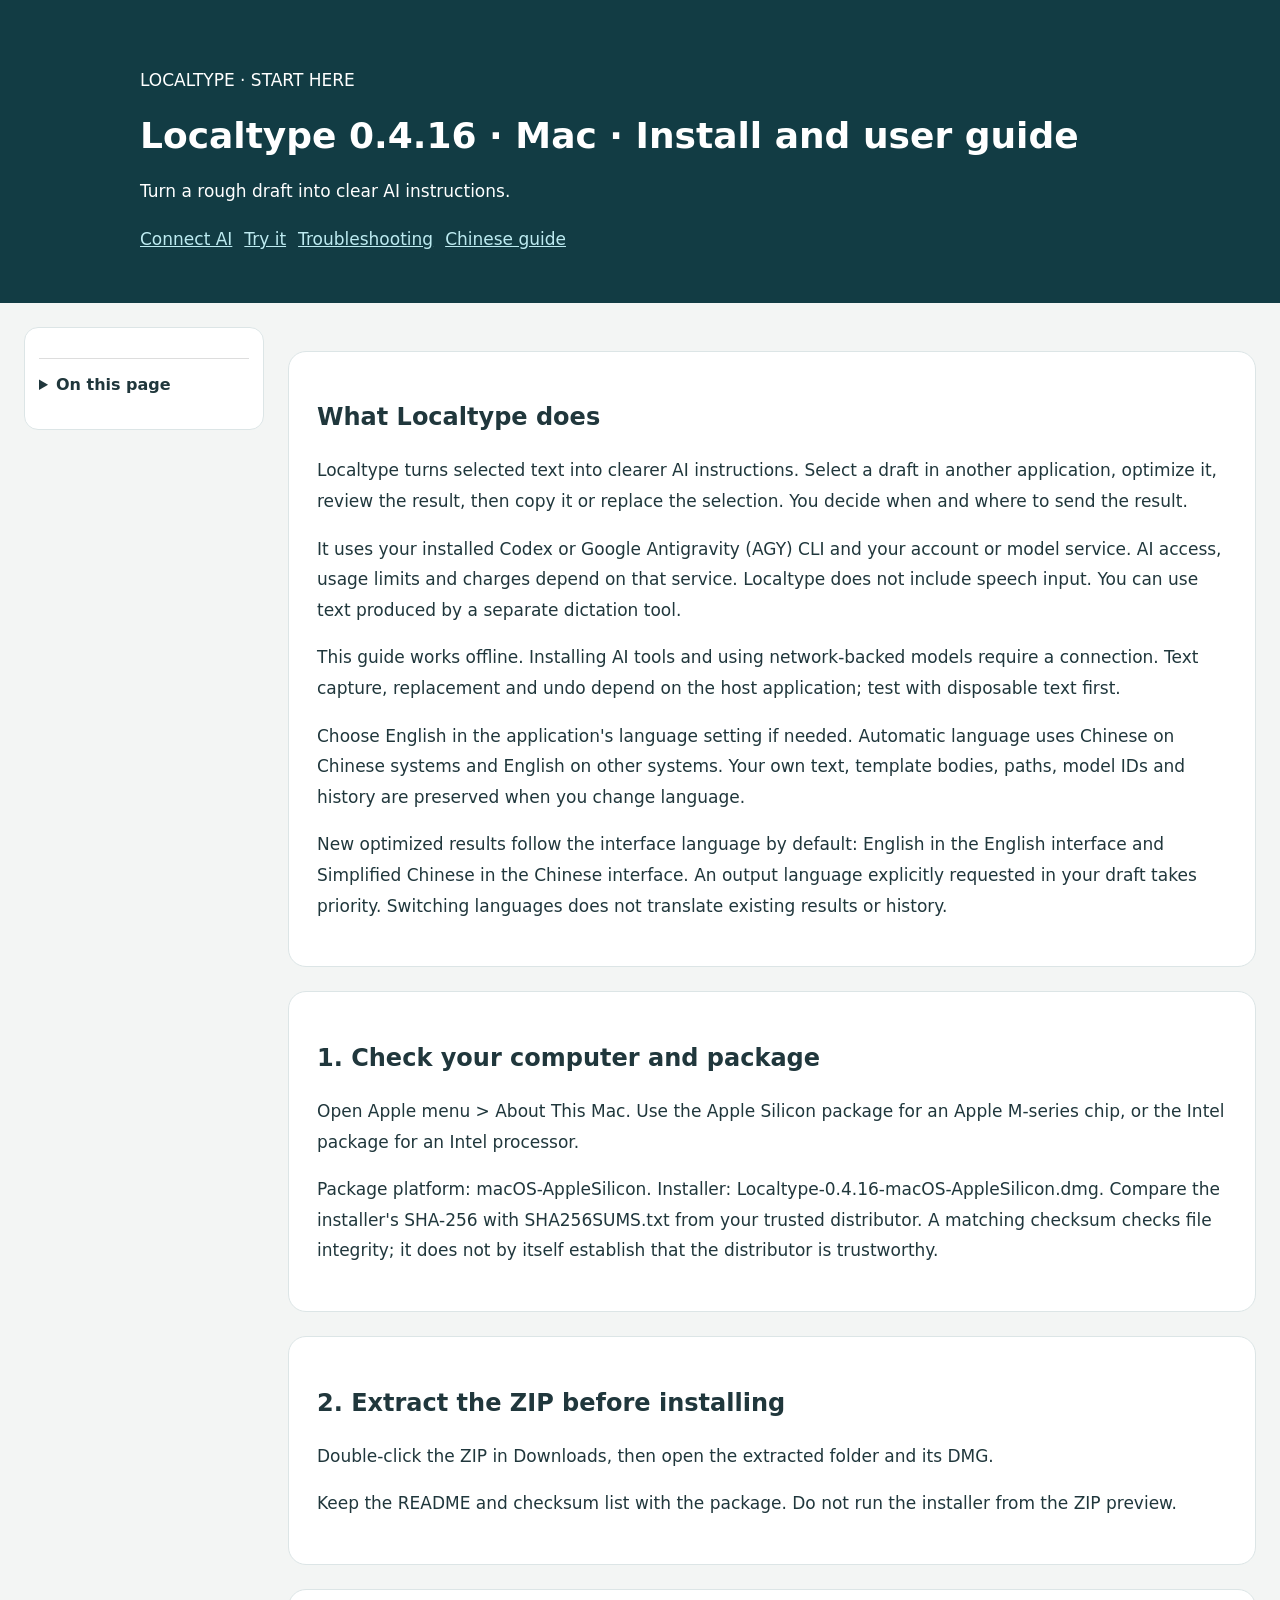
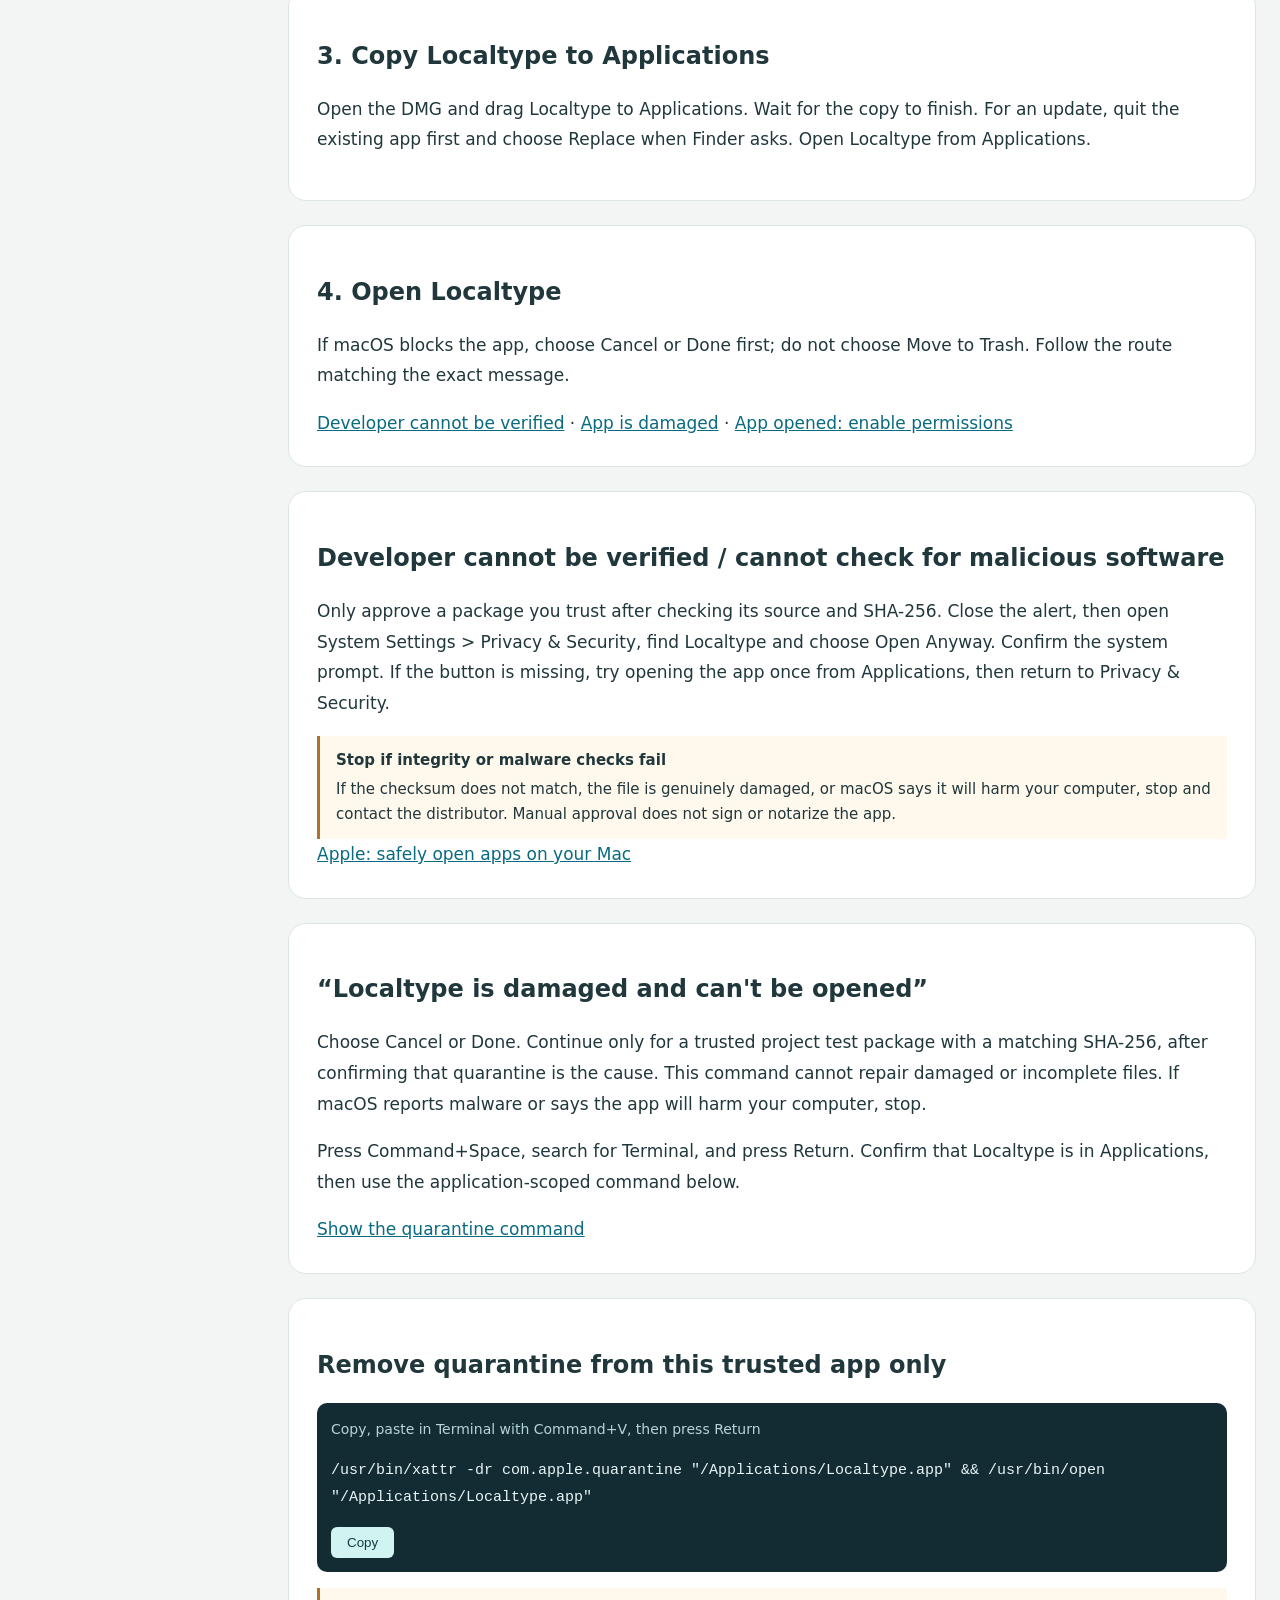
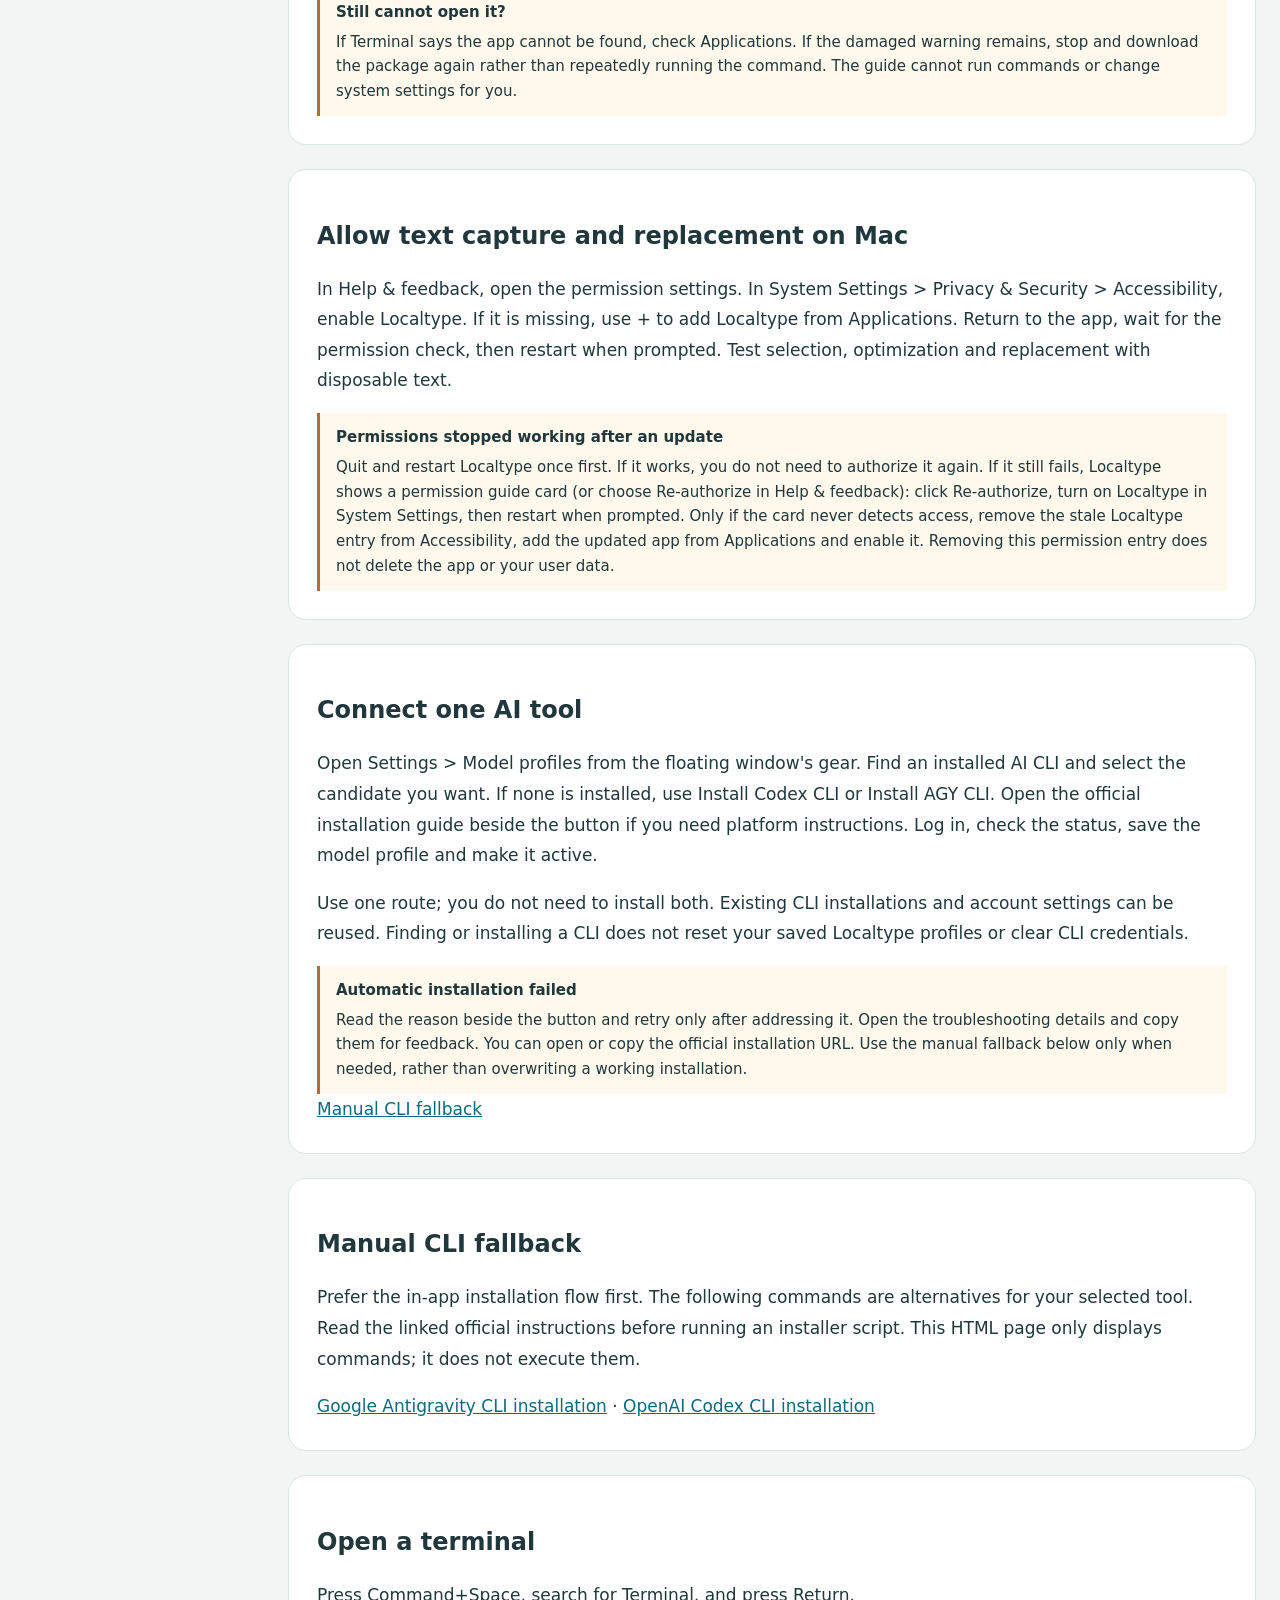
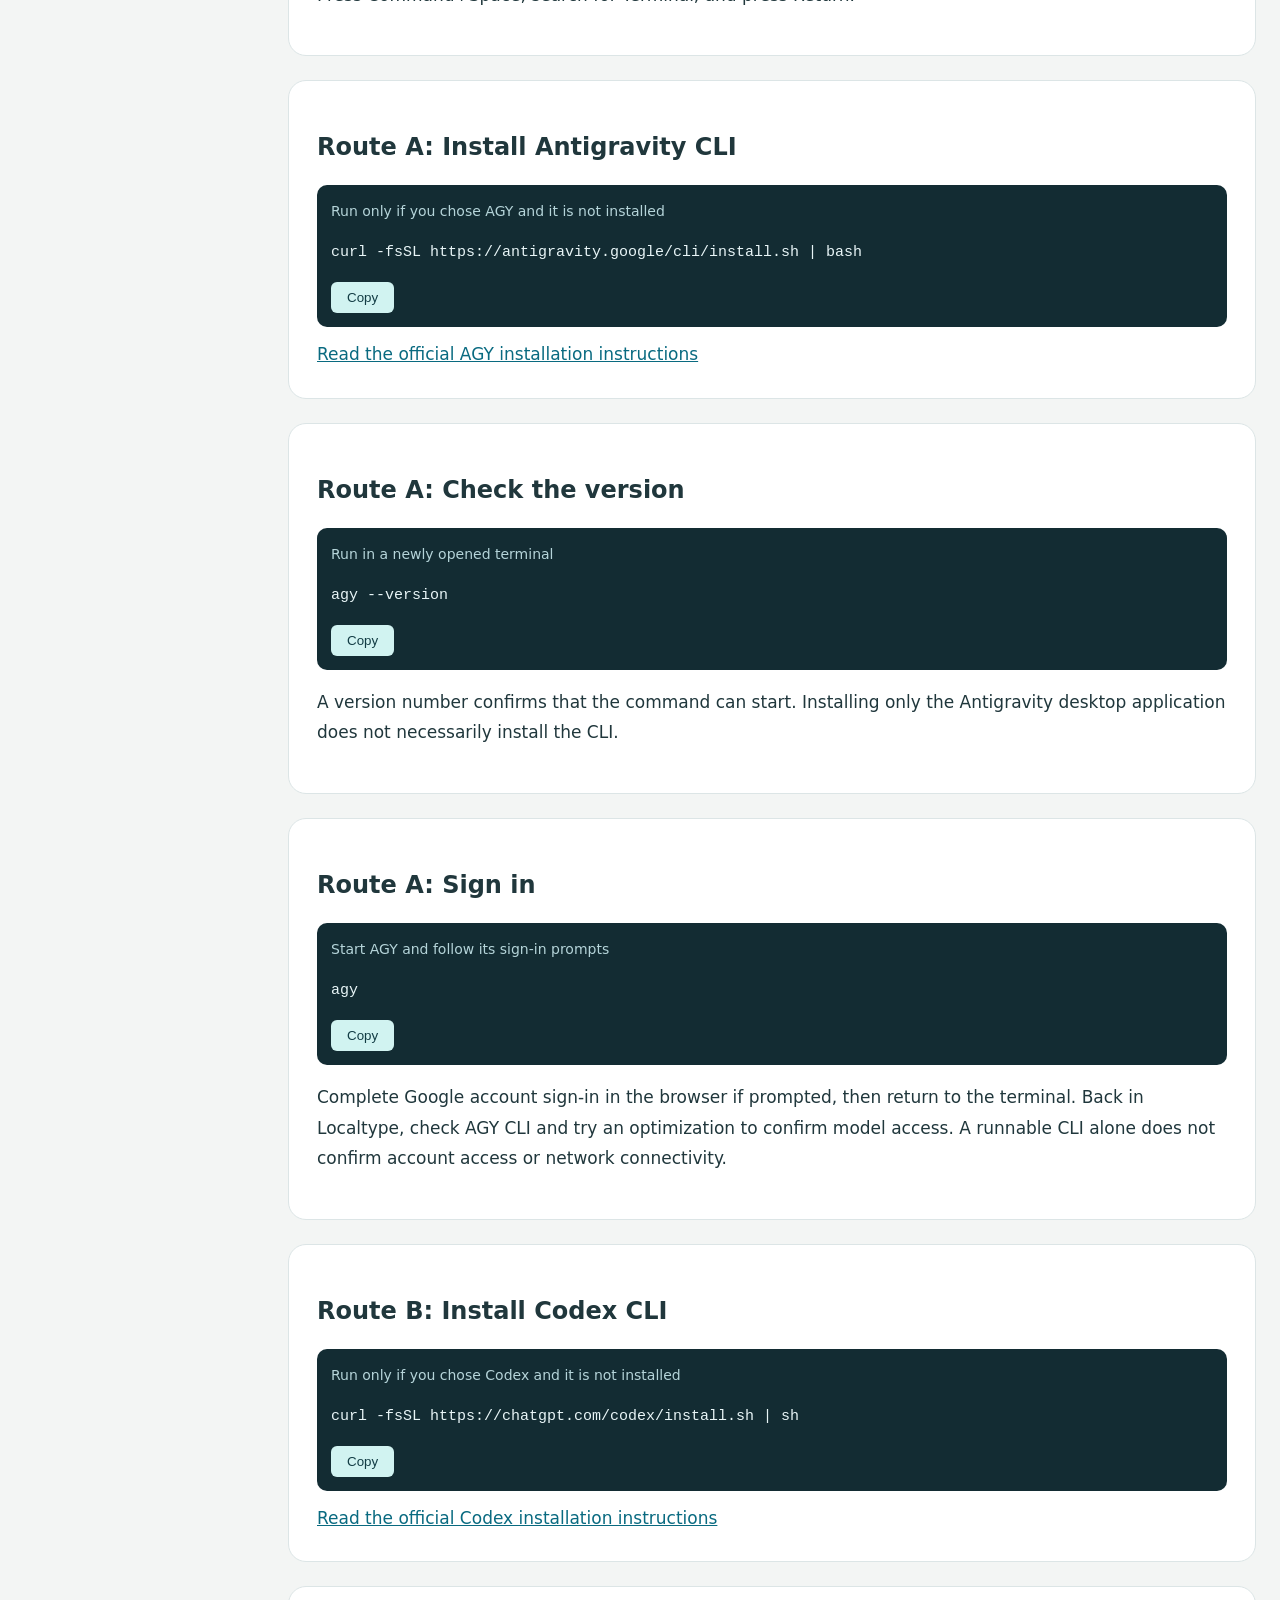
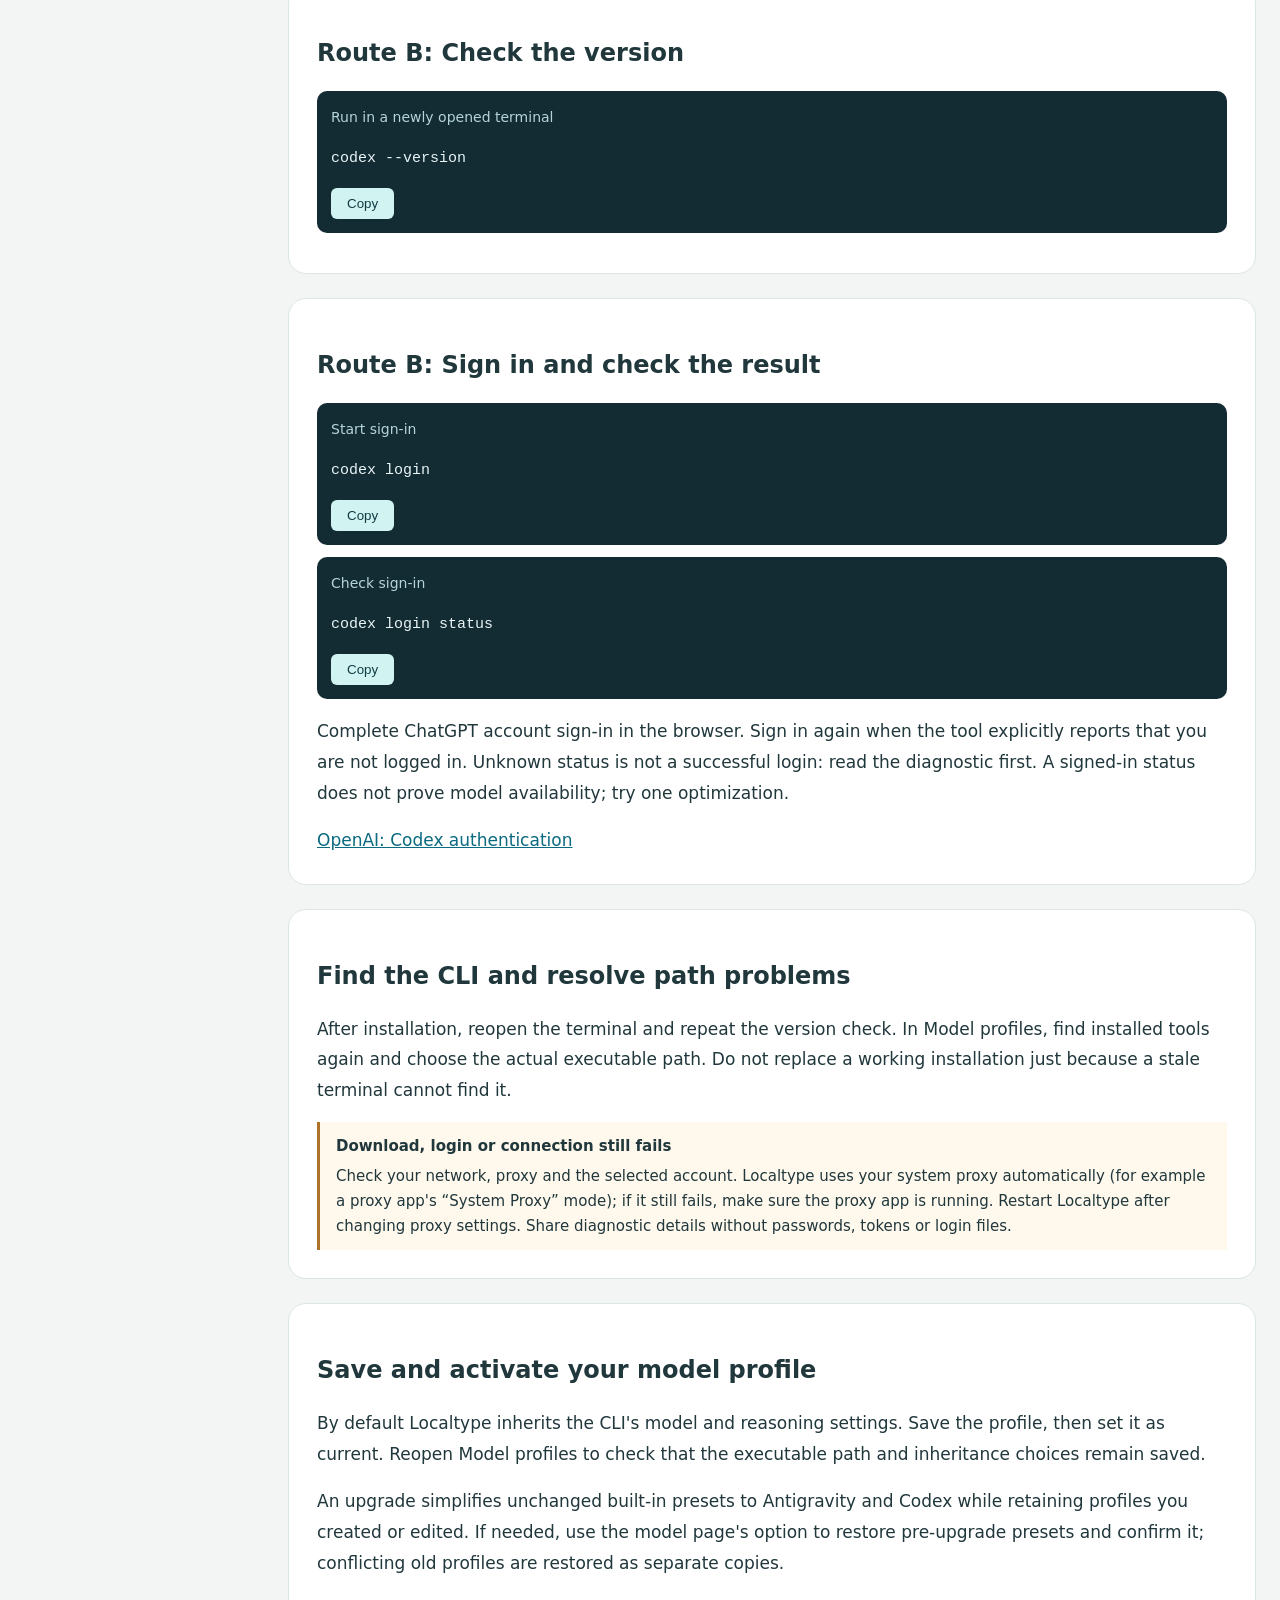
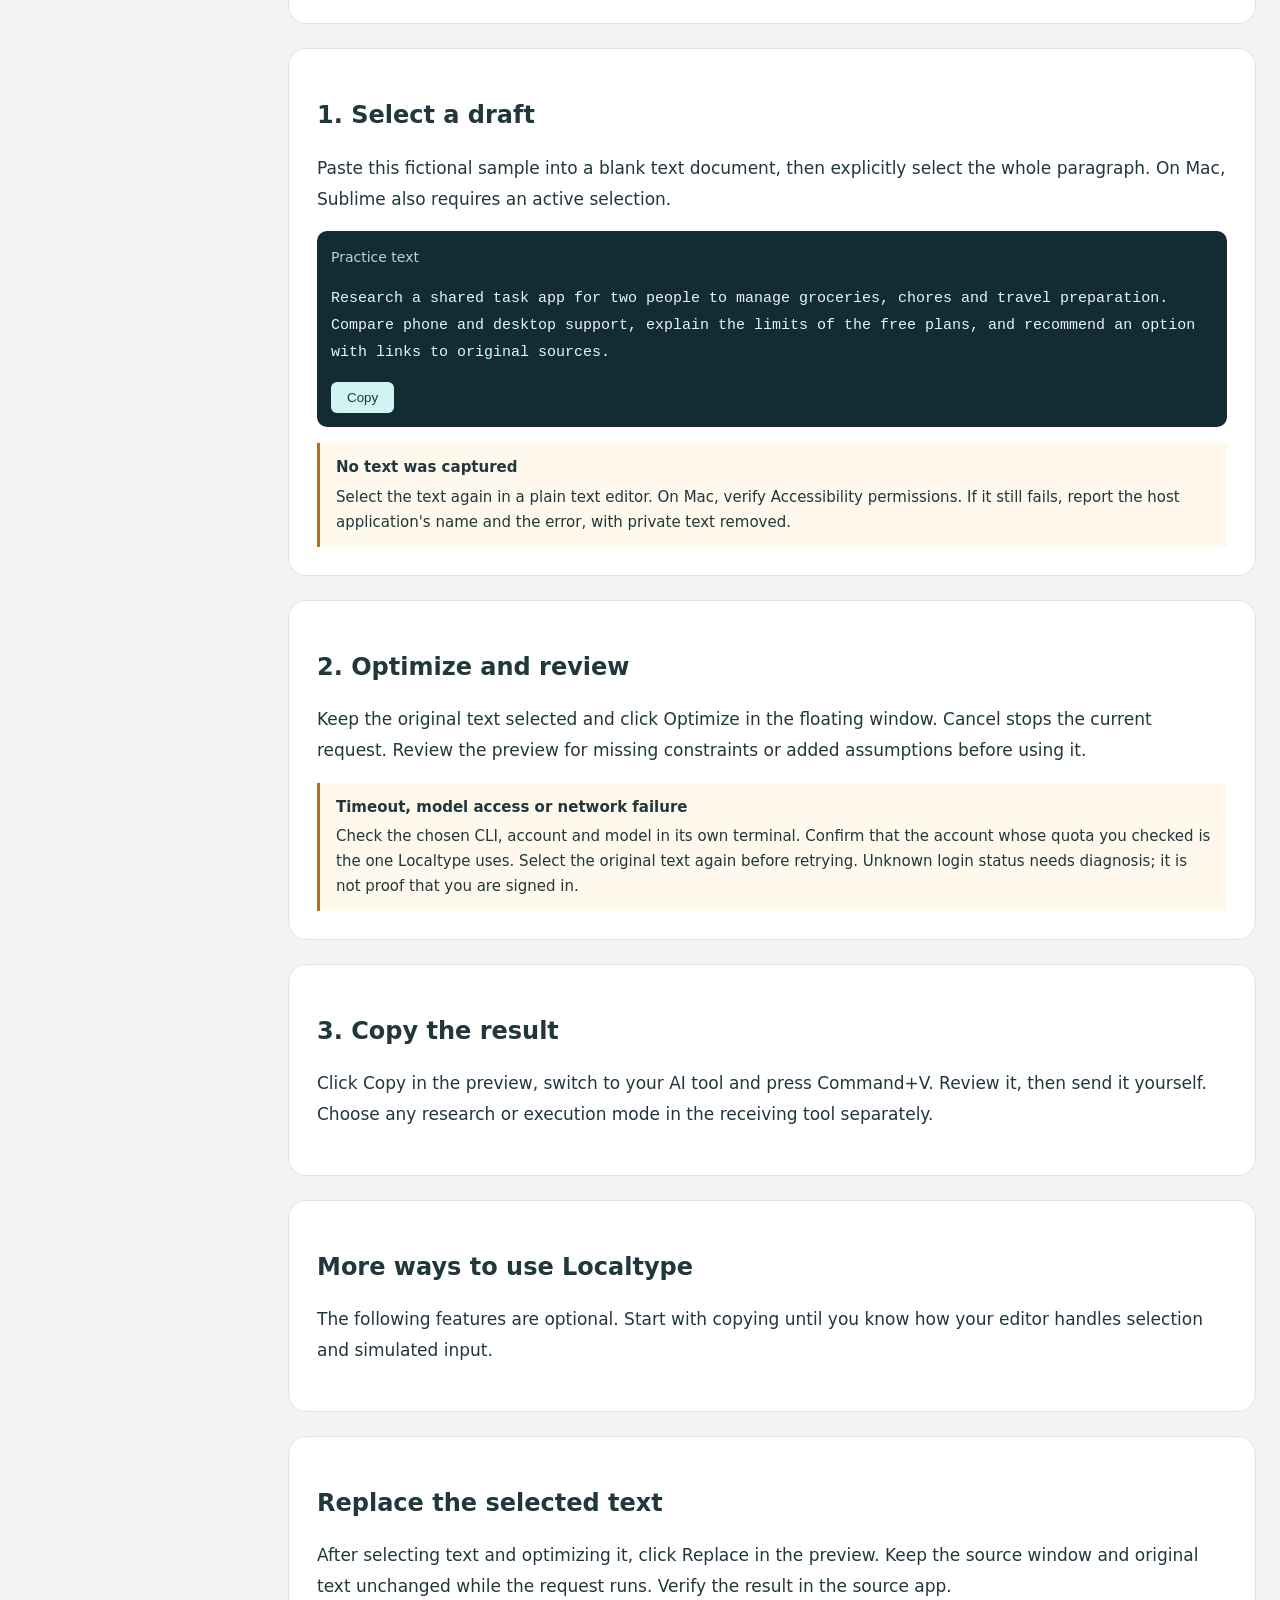
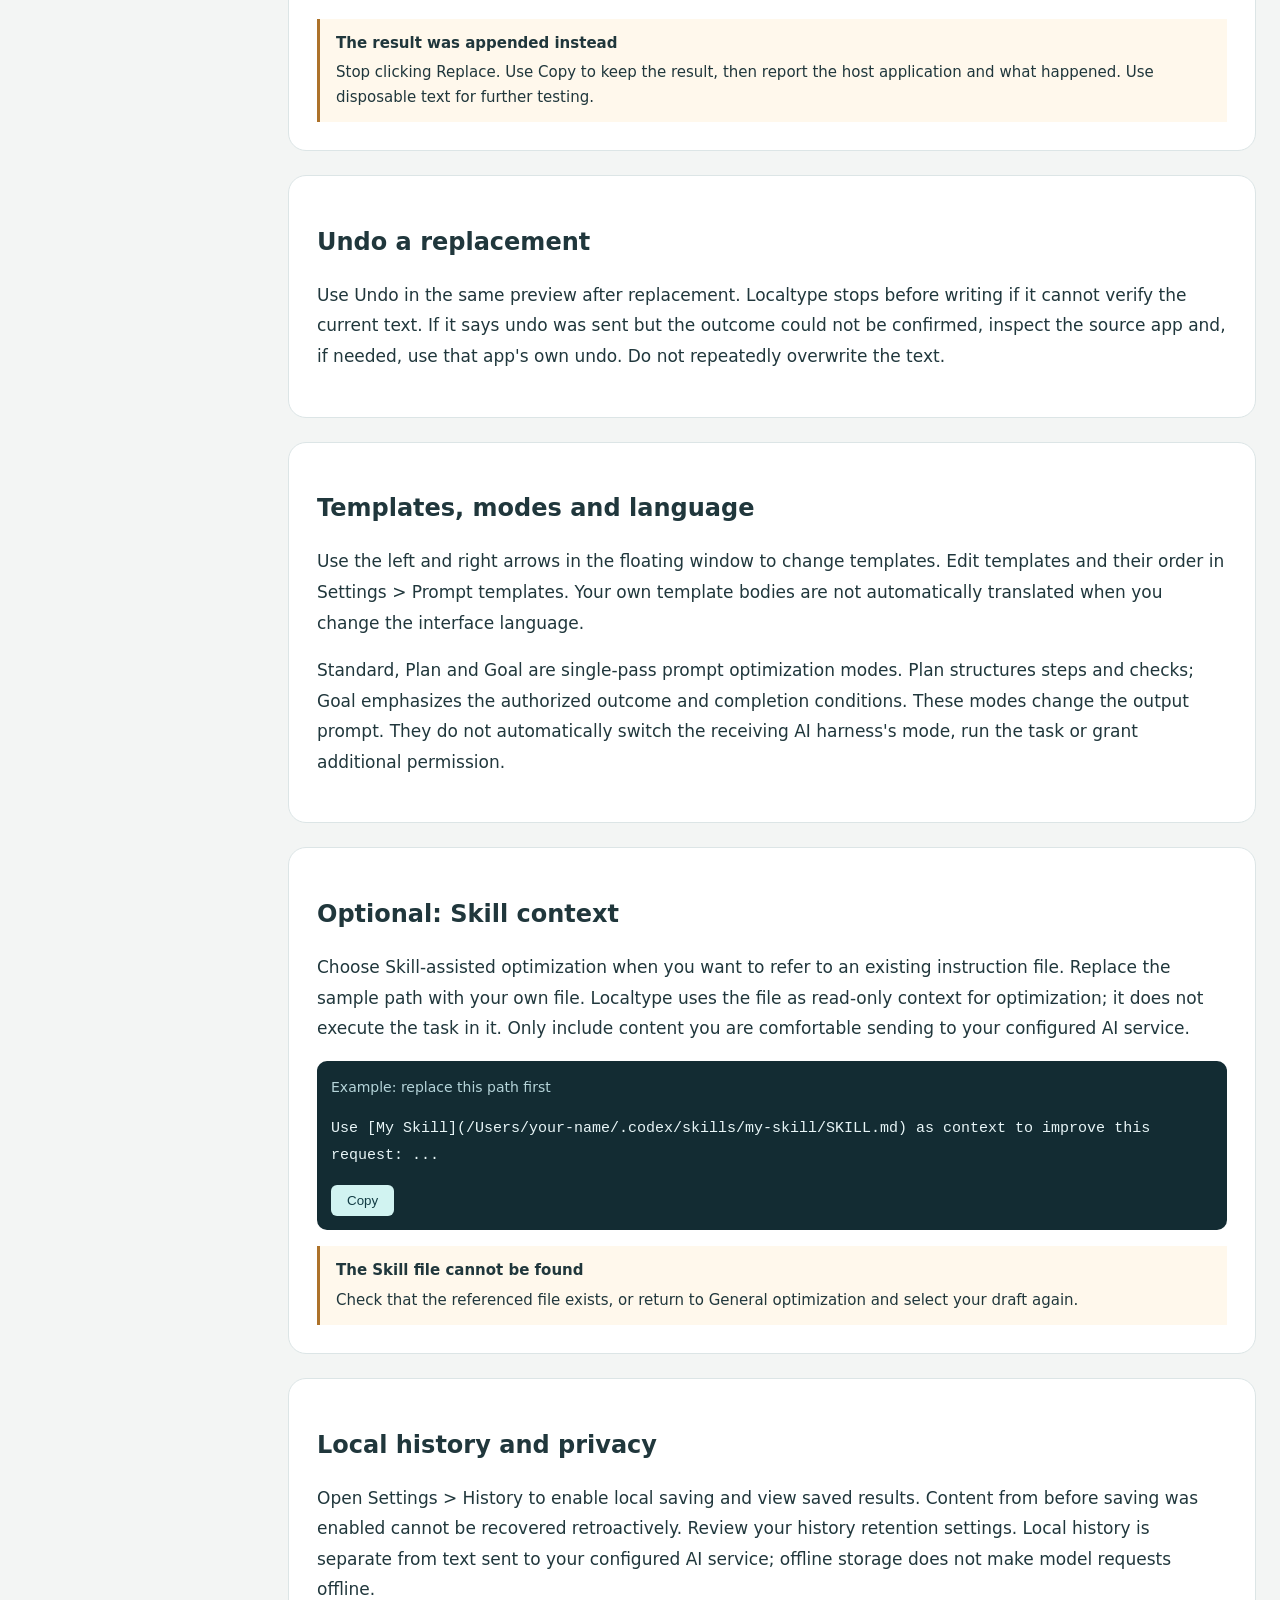
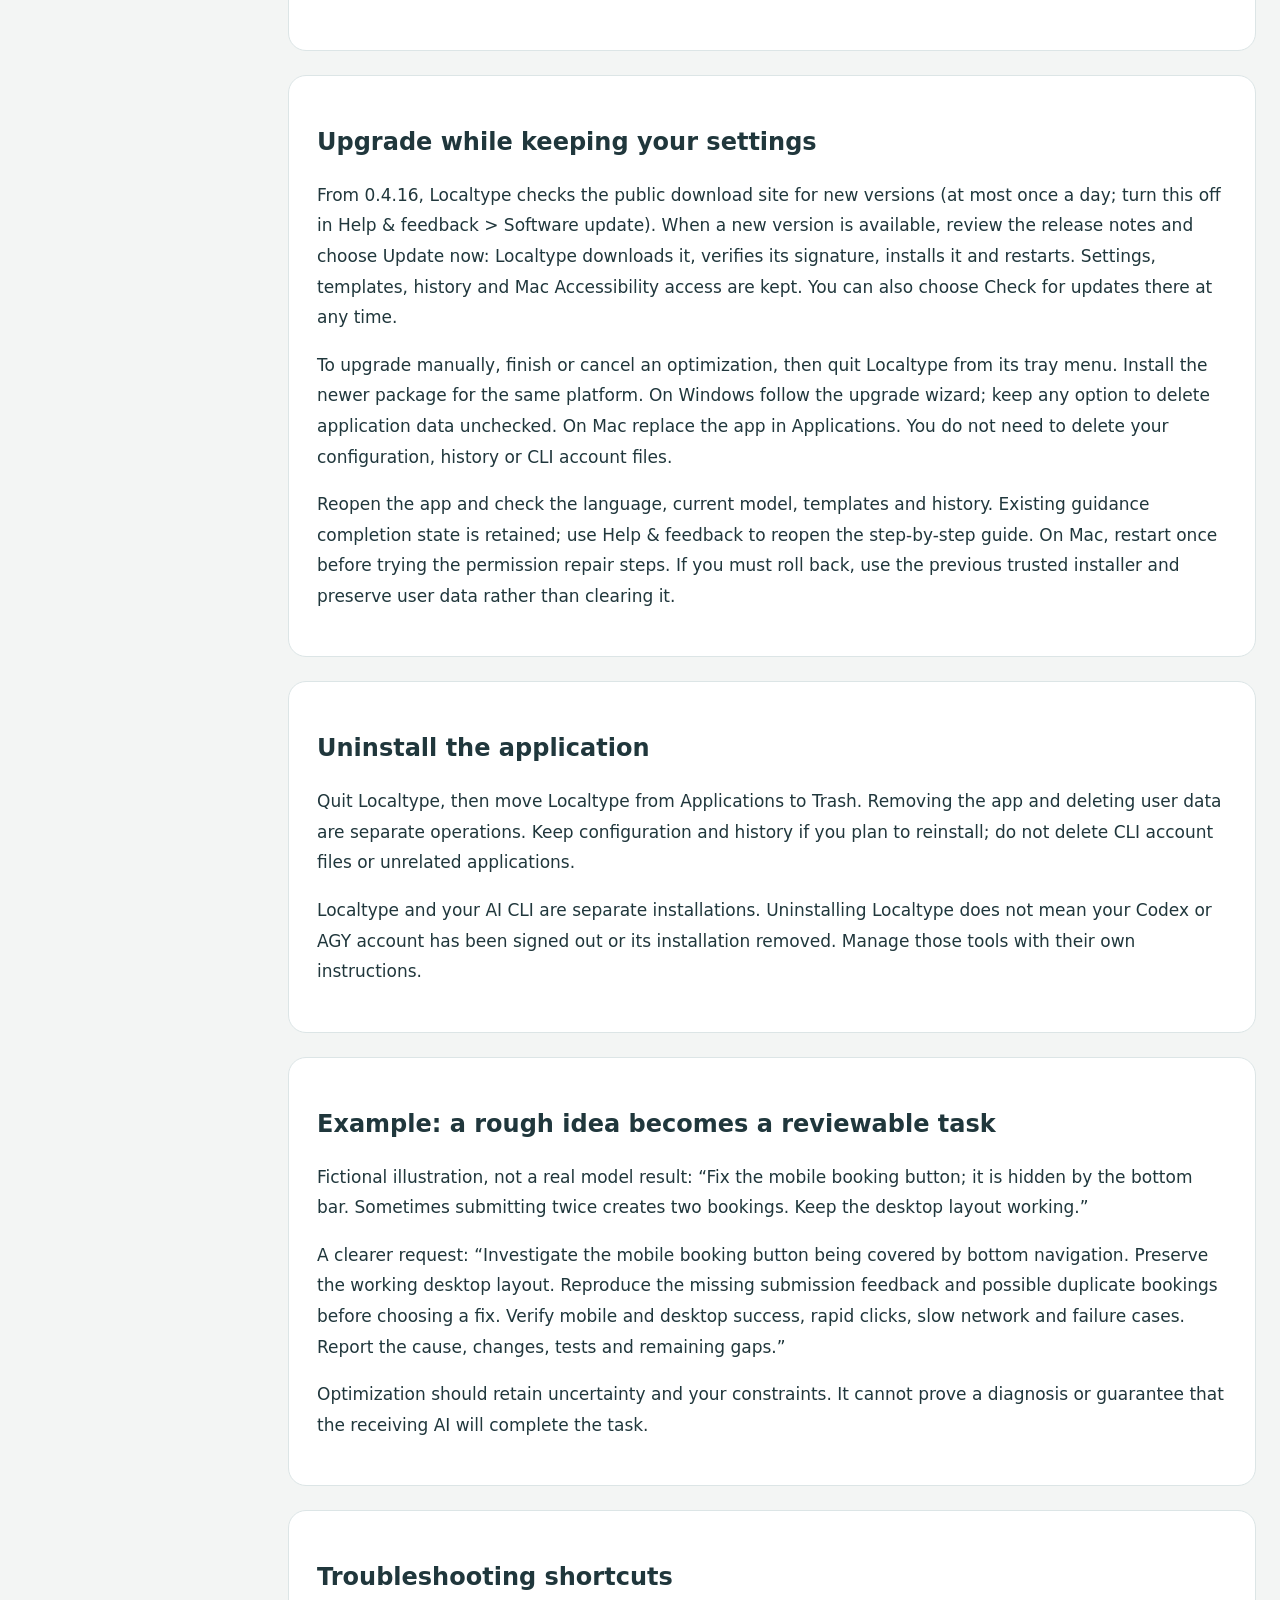
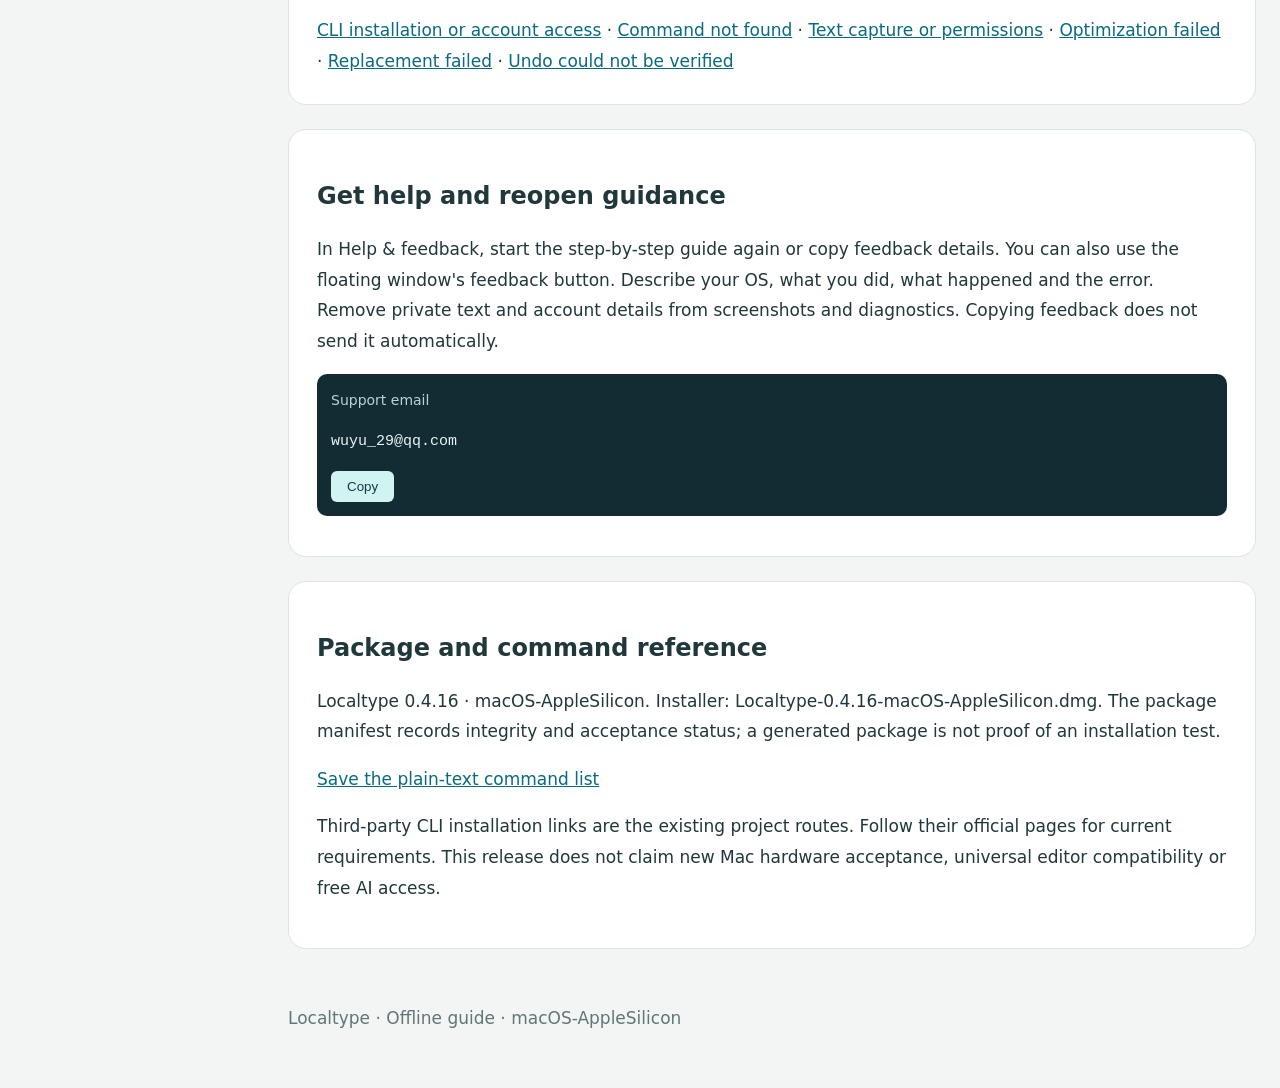
==== commit e158a2f1: "docs: publish 0.4.16 downloads, guides and in-app update manifest" ====
--- a/guides/mac-arm/Start here.html
+++ b/guides/mac-arm/Start here.html
@@ -1,4 +1,4 @@
-<!doctype html><html lang="en"><head><meta charset="utf-8"><meta name="viewport" content="width=device-width,initial-scale=1"><link rel="icon" href="data:,"><title>Localtype 0.4.15 · Mac · Install and user guide</title><style>*{box-sizing:border-box}html{scroll-behavior:smooth}body{margin:0;background:#f3f5f4;color:#20373c;font:17px/1.8 system-ui,'Microsoft YaHei',sans-serif}header{background:#123c44;color:white;padding:48px max(24px,calc((100% - 1000px)/2))}h1{font-size:36px;line-height:1.3;margin:12px 0}h2{line-height:1.5;font-size:24px}main{max-width:1050px;margin:auto;padding:24px}nav{display:flex;gap:12px;flex-wrap:wrap}a{color:#096a80}header a{color:#bdebf1}section{background:white;padding:28px;border-radius:18px;margin:24px 0;border:1px solid #dce5e6}figure{margin:0}img{width:100%;height:auto}figcaption,.small{color:#60767a;font-size:14px}.expected{border-left:4px solid #188779;padding:10px 16px;background:#eff8f5}.command{background:#132c33;color:#e8f5f7;border-radius:10px;padding:14px;margin:12px 0}.command p{margin:0;color:#b5d4d9;font-size:14px}pre{white-space:pre-wrap;overflow-wrap:anywhere;font:15px/1.8 Consolas,monospace;user-select:text}button{background:#d1f3f1;color:#123c44;border:0;border-radius:6px;padding:8px 16px;cursor:pointer}button:focus-visible,a:focus-visible{outline:3px solid #e09b27}details{margin:16px 0;border-top:1px solid #ddd;padding-top:12px}summary{font-weight:bold;cursor:pointer}.notice{background:#fff3d6;padding:18px;border-radius:12px}li{margin:8px 0}footer{padding:30px 0;color:#60767a} @media(max-width:600px){h1{font-size:27px}main{padding:12px}section{padding:18px}header{padding:30px 20px}} @media print{button,nav{display:none}section{break-inside:avoid}body{background:white}header{color:black;background:white}}.demo-note{color:#087d76;font-weight:700;letter-spacing:.03em}.map-hint{font-size:15px;color:#52696c}.map-controls{display:flex;flex-wrap:wrap;gap:8px;margin:18px 0}.map-chip{border:2px solid transparent;background:#edf2f3;font-weight:600}.map-chip.active{border-color:#294c58;box-shadow:0 2px 0 #294c58}.compare-grid{display:grid;grid-template-columns:1fr 1fr;gap:18px}.compare-col{min-width:0;border:1px solid #dbe5e6;border-radius:14px;padding:18px;background:#f9fbfb}.compare-col.after{border-color:#75b9ae;background:#f4faf7}.compare-col h3{margin:0;font-size:21px}.compare-col>.small{margin:4px 0 14px;height:52px}.compare-scroll{height:320px;overflow-y:auto;overscroll-behavior:contain;scrollbar-gutter:stable;overflow-anchor:none;padding-right:8px;line-height:1.85;scrollbar-color:#739c9c #e4eeec}.mapped{padding:0;margin:0 0 1.2em;border:0;border-radius:0;white-space:pre-wrap;color:inherit;background:transparent;cursor:pointer}.mapped>span{box-decoration-break:clone;-webkit-box-decoration-break:clone}.mapped.matched>span{background:var(--highlight)}.mapped:focus-visible{outline:2px solid #427c88;outline-offset:3px}.compare-scroll:after{content:"";display:block;height:calc(100% - 28px)}.map-label{display:block;font-size:12px;font-weight:750;margin-bottom:5px;color:var(--ink)}.c0{--tone:#258b82;--ink:#135d57;--highlight:#dcf3ea;color:#193c36}.c1{--tone:#526dd2;--ink:#344b98;--highlight:#e7ecff;color:#283b65}.c2{--tone:#bc8327;--ink:#78500f;--highlight:#fff0d4;color:#59411b}.c3{--tone:#a65b94;--ink:#7b3e6c;--highlight:#f5e5f0;color:#5d3455}.map-chip.c0,.map-chip.c1,.map-chip.c2,.map-chip.c3{background:var(--highlight)}.mapped.c0,.mapped.c1,.mapped.c2,.mapped.c3{color:inherit}.copy-only .command{background:none;margin:12px 0 0;padding:0}.copy-only pre,.copy-only .command>p{display:none}.takeaway{font-weight:650;color:#165c55;margin:18px 0 8px}@media(max-width:700px){.compare-grid{grid-template-columns:repeat(2,minmax(280px,1fr));overflow-x:auto;gap:12px}.compare-scroll{height:300px}.compare-col{padding:14px}}@media(prefers-reduced-motion:reduce){.mapped{transition:none}html{scroll-behavior:auto}}
+<!doctype html><html lang="en"><head><meta charset="utf-8"><meta name="viewport" content="width=device-width,initial-scale=1"><link rel="icon" href="data:,"><title>Localtype 0.4.16 · Mac · Install and user guide</title><style>*{box-sizing:border-box}html{scroll-behavior:smooth}body{margin:0;background:#f3f5f4;color:#20373c;font:17px/1.8 system-ui,'Microsoft YaHei',sans-serif}header{background:#123c44;color:white;padding:48px max(24px,calc((100% - 1000px)/2))}h1{font-size:36px;line-height:1.3;margin:12px 0}h2{line-height:1.5;font-size:24px}main{max-width:1050px;margin:auto;padding:24px}nav{display:flex;gap:12px;flex-wrap:wrap}a{color:#096a80}header a{color:#bdebf1}section{background:white;padding:28px;border-radius:18px;margin:24px 0;border:1px solid #dce5e6}figure{margin:0}img{width:100%;height:auto}figcaption,.small{color:#60767a;font-size:14px}.expected{border-left:4px solid #188779;padding:10px 16px;background:#eff8f5}.command{background:#132c33;color:#e8f5f7;border-radius:10px;padding:14px;margin:12px 0}.command p{margin:0;color:#b5d4d9;font-size:14px}pre{white-space:pre-wrap;overflow-wrap:anywhere;font:15px/1.8 Consolas,monospace;user-select:text}button{background:#d1f3f1;color:#123c44;border:0;border-radius:6px;padding:8px 16px;cursor:pointer}button:focus-visible,a:focus-visible{outline:3px solid #e09b27}details{margin:16px 0;border-top:1px solid #ddd;padding-top:12px}summary{font-weight:bold;cursor:pointer}.notice{background:#fff3d6;padding:18px;border-radius:12px}li{margin:8px 0}footer{padding:30px 0;color:#60767a} @media(max-width:600px){h1{font-size:27px}main{padding:12px}section{padding:18px}header{padding:30px 20px}} @media print{button,nav{display:none}section{break-inside:avoid}body{background:white}header{color:black;background:white}}.demo-note{color:#087d76;font-weight:700;letter-spacing:.03em}.map-hint{font-size:15px;color:#52696c}.map-controls{display:flex;flex-wrap:wrap;gap:8px;margin:18px 0}.map-chip{border:2px solid transparent;background:#edf2f3;font-weight:600}.map-chip.active{border-color:#294c58;box-shadow:0 2px 0 #294c58}.compare-grid{display:grid;grid-template-columns:1fr 1fr;gap:18px}.compare-col{min-width:0;border:1px solid #dbe5e6;border-radius:14px;padding:18px;background:#f9fbfb}.compare-col.after{border-color:#75b9ae;background:#f4faf7}.compare-col h3{margin:0;font-size:21px}.compare-col>.small{margin:4px 0 14px;height:52px}.compare-scroll{height:320px;overflow-y:auto;overscroll-behavior:contain;scrollbar-gutter:stable;overflow-anchor:none;padding-right:8px;line-height:1.85;scrollbar-color:#739c9c #e4eeec}.mapped{padding:0;margin:0 0 1.2em;border:0;border-radius:0;white-space:pre-wrap;color:inherit;background:transparent;cursor:pointer}.mapped>span{box-decoration-break:clone;-webkit-box-decoration-break:clone}.mapped.matched>span{background:var(--highlight)}.mapped:focus-visible{outline:2px solid #427c88;outline-offset:3px}.compare-scroll:after{content:"";display:block;height:calc(100% - 28px)}.map-label{display:block;font-size:12px;font-weight:750;margin-bottom:5px;color:var(--ink)}.c0{--tone:#258b82;--ink:#135d57;--highlight:#dcf3ea;color:#193c36}.c1{--tone:#526dd2;--ink:#344b98;--highlight:#e7ecff;color:#283b65}.c2{--tone:#bc8327;--ink:#78500f;--highlight:#fff0d4;color:#59411b}.c3{--tone:#a65b94;--ink:#7b3e6c;--highlight:#f5e5f0;color:#5d3455}.map-chip.c0,.map-chip.c1,.map-chip.c2,.map-chip.c3{background:var(--highlight)}.mapped.c0,.mapped.c1,.mapped.c2,.mapped.c3{color:inherit}.copy-only .command{background:none;margin:12px 0 0;padding:0}.copy-only pre,.copy-only .command>p{display:none}.takeaway{font-weight:650;color:#165c55;margin:18px 0 8px}@media(max-width:700px){.compare-grid{grid-template-columns:repeat(2,minmax(280px,1fr));overflow-x:auto;gap:12px}.compare-scroll{height:300px}.compare-col{padding:14px}}@media(prefers-reduced-motion:reduce){.mapped{transition:none}html{scroll-behavior:auto}}
 .step-help{margin-top:16px;padding:12px 16px;border-left:3px solid #ad722a;background:#fff8ec;font-size:15px;line-height:1.65}.step-help p{margin:5px 0 0}.step-help:target{outline:2px solid #ad722a;outline-offset:3px}
 .legacy-step-anchor{display:block;position:relative;top:-12px;visibility:hidden}#manual-cli{margin-top:24px}.manual-cli-note{color:#60767a}
-.guide-layout{max-width:1320px;margin:auto;display:grid;grid-template-columns:240px minmax(0,1050px);gap:24px;padding:24px}.guide-layout main{max-width:1050px;width:100%;margin:0;padding:0}.guide-toc{align-self:start;position:sticky;top:20px;background:white;border:1px solid #dce5e6;border-radius:14px;padding:14px}.guide-toc summary{font-size:16px}.guide-toc nav{display:grid;gap:4px;margin-top:10px}.guide-toc a{padding:5px 7px;border-radius:6px;text-decoration:none}.guide-toc a[aria-current="true"]{background:#dff3ef;color:#123c44;font-weight:700}.route-tabs{display:flex;flex-wrap:wrap;gap:8px;margin:16px 0}.route-tabs button[aria-pressed="true"]{background:#123c44;color:white}.route-hint,.route-noscript{font-size:14px;color:#60767a}.guide-toc a:focus-visible,.route-tabs button:focus-visible{outline:3px solid #e09b27;outline-offset:2px}body[data-guide-route="agy"] .route-codex,body[data-guide-route="codex"] .route-agy{display:none}@media(max-width:900px){.guide-layout{display:block;padding:12px}.guide-toc{position:static;margin:0 0 16px;padding:12px}}@media(max-width:600px){.guide-layout{padding:12px}}</style></head><body><header><p>LOCALTYPE · START HERE</p><h1>Localtype 0.4.15 · Mac · Install and user guide</h1><p>Turn a rough draft into clear AI instructions.</p><nav><a href="#connect-ai">Connect AI</a><a href="#use-select-text">Try it</a><a href="#trouble">Troubleshooting</a><a href="安装必看.html">Chinese guide</a></nav></header><div class="guide-layout"><aside class="guide-toc"><details><summary>On this page</summary><nav aria-label="Guide contents"><a href="#intro">What Localtype does</a><a href="#install-platform">1. Check your computer and package</a><a href="#install-unpack">2. Extract the ZIP before installing</a><a href="#install-copy-app">3. Copy Localtype to Applications</a><a href="#install-open-app">4. Open Localtype</a><a href="#install-security-approval">Developer cannot be verified / cannot check for malicious software</a><a href="#install-damaged-diagnose">“Localtype is damaged and can&#x27;t be opened”</a><a href="#install-quarantine-repair">Remove quarantine from this trusted app only</a><a href="#permission-accessibility">Allow text capture and replacement on Mac</a><a href="#connect-ai">Connect one AI tool</a><a href="#manual-cli">Manual CLI fallback</a><a href="#cli-terminal">Open a terminal</a><a href="#agy-install">Route A: Install Antigravity CLI</a><a href="#agy-version">Route A: Check the version</a><a href="#agy-login">Route A: Sign in</a><a href="#codex-install">Route B: Install Codex CLI</a><a href="#codex-version">Route B: Check the version</a><a href="#codex-login">Route B: Sign in and check the result</a><a href="#connect-cli-path">Find the CLI and resolve path problems</a><a href="#connect-save-settings">Save and activate your model profile</a><a href="#use-select-text">1. Select a draft</a><a href="#use-optimize">2. Optimize and review</a><a href="#use-copy-result">3. Copy the result</a><a href="#more-usage">More ways to use Localtype</a><a href="#more-replace">Replace the selected text</a><a href="#more-undo">Undo a replacement</a><a href="#more-template">Templates, modes and language</a><a href="#more-skill">Optional: Skill context</a><a href="#more-history">Local history and privacy</a><a href="#upgrade">Upgrade while keeping your settings</a><a href="#uninstall">Uninstall the application</a><a href="#examples">Example: a rough idea becomes a reviewable task</a><a href="#trouble">Troubleshooting shortcuts</a><a href="#more-feedback">Get help and reopen guidance</a><a href="#reference">Package and command reference</a></nav></details></aside><main><section id="intro"><h2>What Localtype does</h2><p>Localtype turns selected text into clearer AI instructions. Select a draft in another application, optimize it, review the result, then copy it or replace the selection. You decide when and where to send the result.</p><p>It uses your installed Codex or Google Antigravity (AGY) CLI and your account or model service. AI access, usage limits and charges depend on that service. Localtype does not include speech input. You can use text produced by a separate dictation tool.</p><p>This guide works offline. Installing AI tools and using network-backed models require a connection. Text capture, replacement and undo depend on the host application; test with disposable text first.</p><p>Choose English in the application&#x27;s language setting if needed. Automatic language uses Chinese on Chinese systems and English on other systems. Your own text, template bodies, paths, model IDs and history are preserved when you change language.</p><p>New optimized results follow the interface language by default: English in the English interface and Simplified Chinese in the Chinese interface. An output language explicitly requested in your draft takes priority. Switching languages does not translate existing results or history.</p></section><section id="install-platform"><h2>1. Check your computer and package</h2><p>Open Apple menu &gt; About This Mac. Use the Apple Silicon package for an Apple M-series chip, or the Intel package for an Intel processor.</p><p>Package platform: macOS-AppleSilicon. Installer: Localtype-0.4.15-macOS-AppleSilicon.dmg. Compare the installer&#x27;s SHA-256 with SHA256SUMS.txt from your trusted distributor. A matching checksum checks file integrity; it does not by itself establish that the distributor is trustworthy.</p></section><section id="install-unpack"><h2>2. Extract the ZIP before installing</h2><p>Double-click the ZIP in Downloads, then open the extracted folder and its DMG.</p><p>Keep the README and checksum list with the package. Do not run the installer from the ZIP preview.</p></section><section id="install-copy-app"><h2>3. Copy Localtype to Applications</h2><p>Open the DMG and drag Localtype to Applications. Wait for the copy to finish. For an update, quit the existing app first and choose Replace when Finder asks. Open Localtype from Applications.</p></section><section id="install-open-app"><h2>4. Open Localtype</h2><p>If macOS blocks the app, choose Cancel or Done first; do not choose Move to Trash. Follow the route matching the exact message.</p><a href="#install-security-approval">Developer cannot be verified</a> · <a href="#install-damaged-diagnose">App is damaged</a> · <a href="#permission-accessibility">App opened: enable permissions</a></section><section id="install-security-approval"><h2>Developer cannot be verified / cannot check for malicious software</h2><p>Only approve a package you trust after checking its source and SHA-256. Close the alert, then open System Settings &gt; Privacy &amp; Security, find Localtype and choose Open Anyway. Confirm the system prompt. If the button is missing, try opening the app once from Applications, then return to Privacy &amp; Security.</p><aside class="step-help"><strong>Stop if integrity or malware checks fail</strong><p>If the checksum does not match, the file is genuinely damaged, or macOS says it will harm your computer, stop and contact the distributor. Manual approval does not sign or notarize the app.</p></aside><a href="https://support.apple.com/en-sg/102445">Apple: safely open apps on your Mac</a></section><section id="install-damaged-diagnose"><h2>“Localtype is damaged and can&#x27;t be opened”</h2><p>Choose Cancel or Done. Continue only for a trusted project test package with a matching SHA-256, after confirming that quarantine is the cause. This command cannot repair damaged or incomplete files. If macOS reports malware or says the app will harm your computer, stop.</p><p>Press Command+Space, search for Terminal, and press Return. Confirm that Localtype is in Applications, then use the application-scoped command below.</p><a href="#install-quarantine-repair">Show the quarantine command</a></section><section id="install-quarantine-repair"><h2>Remove quarantine from this trusted app only</h2><div class="command"><p>Copy, paste in Terminal with Command+V, then press Return</p><pre>/usr/bin/xattr -dr com.apple.quarantine &quot;/Applications/Localtype.app&quot; &amp;&amp; /usr/bin/open &quot;/Applications/Localtype.app&quot;</pre><button type="button">Copy</button></div><aside class="step-help"><strong>Still cannot open it?</strong><p>If Terminal says the app cannot be found, check Applications. If the damaged warning remains, stop and download the package again rather than repeatedly running the command. The guide cannot run commands or change system settings for you.</p></aside></section><section id="permission-accessibility"><h2>Allow text capture and replacement on Mac</h2><p>In Help &amp; feedback, open the permission settings. In System Settings &gt; Privacy &amp; Security &gt; Accessibility, enable Localtype. If it is missing, use + to add Localtype from Applications. Return to the app, wait for the permission check, then restart when prompted. Test selection, optimization and replacement with disposable text.</p><aside class="step-help"><strong>Permissions stopped working after an update</strong><p>Quit and restart Localtype once first. If it works, you do not need to authorize it again. If it still fails, remove the stale Localtype entry from Accessibility, add the updated app from Applications and enable it. Removing this permission entry does not delete the app or your user data.</p></aside></section><section id="connect-ai"><h2>Connect one AI tool</h2><p>Open Settings &gt; Model profiles from the floating window&#x27;s gear. Find an installed AI CLI and select the candidate you want. If none is installed, use Install Codex CLI or Install AGY CLI. Open the official installation guide beside the button if you need platform instructions. Log in, check the status, save the model profile and make it active.</p><p>Use one route; you do not need to install both. Existing CLI installations and account settings can be reused. Finding or installing a CLI does not reset your saved Localtype profiles or clear CLI credentials.</p><aside class="step-help"><strong>Automatic installation failed</strong><p>Read the reason beside the button and retry only after addressing it. Open the troubleshooting details and copy them for feedback. You can open or copy the official installation URL. Use the manual fallback below only when needed, rather than overwriting a working installation.</p></aside><a href="#manual-cli">Manual CLI fallback</a></section><section id="manual-cli"><h2>Manual CLI fallback</h2><p>Prefer the in-app installation flow first. The following commands are alternatives for your selected tool. Read the linked official instructions before running an installer script. This HTML page only displays commands; it does not execute them.</p><a href="https://antigravity.google/docs/cli/install">Google Antigravity CLI installation</a> · <a href="https://developers.openai.com/codex/cli">OpenAI Codex CLI installation</a></section><section id="cli-terminal"><h2>Open a terminal</h2><p>Press Command+Space, search for Terminal, and press Return.</p></section><section id="agy-install"><h2>Route A: Install Antigravity CLI</h2><div class="command"><p>Run only if you chose AGY and it is not installed</p><pre>curl -fsSL https://antigravity.google/cli/install.sh | bash</pre><button type="button">Copy</button></div><a href="https://antigravity.google/docs/cli/install">Read the official AGY installation instructions</a></section><section id="agy-version"><h2>Route A: Check the version</h2><div class="command"><p>Run in a newly opened terminal</p><pre>agy --version</pre><button type="button">Copy</button></div><p>A version number confirms that the command can start. Installing only the Antigravity desktop application does not necessarily install the CLI.</p></section><section id="agy-login"><h2>Route A: Sign in</h2><div class="command"><p>Start AGY and follow its sign-in prompts</p><pre>agy</pre><button type="button">Copy</button></div><p>Complete Google account sign-in in the browser if prompted, then return to the terminal. Back in Localtype, check AGY CLI and try an optimization to confirm model access. A runnable CLI alone does not confirm account access or network connectivity.</p></section><section id="codex-install"><h2>Route B: Install Codex CLI</h2><div class="command"><p>Run only if you chose Codex and it is not installed</p><pre>curl -fsSL https://chatgpt.com/codex/install.sh | sh</pre><button type="button">Copy</button></div><a href="https://developers.openai.com/codex/cli">Read the official Codex installation instructions</a></section><section id="codex-version"><h2>Route B: Check the version</h2><div class="command"><p>Run in a newly opened terminal</p><pre>codex --version</pre><button type="button">Copy</button></div></section><section id="codex-login"><h2>Route B: Sign in and check the result</h2><div class="command"><p>Start sign-in</p><pre>codex login</pre><button type="button">Copy</button></div><div class="command"><p>Check sign-in</p><pre>codex login status</pre><button type="button">Copy</button></div><p>Complete ChatGPT account sign-in in the browser. Sign in again when the tool explicitly reports that you are not logged in. Unknown status is not a successful login: read the diagnostic first. A signed-in status does not prove model availability; try one optimization.</p><a href="https://developers.openai.com/codex/auth/">OpenAI: Codex authentication</a></section><section id="connect-cli-path"><h2>Find the CLI and resolve path problems</h2><p>After installation, reopen the terminal and repeat the version check. In Model profiles, find installed tools again and choose the actual executable path. Do not replace a working installation just because a stale terminal cannot find it.</p><aside class="step-help"><strong>Download, login or connection still fails</strong><p>Check your network, proxy and the selected account. Localtype uses your system proxy automatically (for example a proxy app&#x27;s “System Proxy” mode); if it still fails, make sure the proxy app is running. Restart Localtype after changing proxy settings. Share diagnostic details without passwords, tokens or login files.</p></aside></section><section id="connect-save-settings"><h2>Save and activate your model profile</h2><p>By default Localtype inherits the CLI&#x27;s model and reasoning settings. Save the profile, then set it as current. Reopen Model profiles to check that the executable path and inheritance choices remain saved.</p><p>An upgrade simplifies unchanged built-in presets to Antigravity and Codex while retaining profiles you created or edited. If needed, use the model page&#x27;s option to restore pre-upgrade presets and confirm it; conflicting old profiles are restored as separate copies.</p></section><section id="use-select-text"><h2>1. Select a draft</h2><p>Paste this fictional sample into a blank text document, then explicitly select the whole paragraph. On Mac, Sublime also requires an active selection.</p><div class="command"><p>Practice text</p><pre>Research a shared task app for two people to manage groceries, chores and travel preparation. Compare phone and desktop support, explain the limits of the free plans, and recommend an option with links to original sources.</pre><button type="button">Copy</button></div><aside class="step-help"><strong>No text was captured</strong><p>Select the text again in a plain text editor. On Mac, verify Accessibility permissions. If it still fails, report the host application&#x27;s name and the error, with private text removed.</p></aside></section><section id="use-optimize"><h2>2. Optimize and review</h2><p>Keep the original text selected and click Optimize in the floating window. Cancel stops the current request. Review the preview for missing constraints or added assumptions before using it.</p><aside class="step-help"><strong>Timeout, model access or network failure</strong><p>Check the chosen CLI, account and model in its own terminal. Confirm that the account whose quota you checked is the one Localtype uses. Select the original text again before retrying. Unknown login status needs diagnosis; it is not proof that you are signed in.</p></aside></section><section id="use-copy-result"><h2>3. Copy the result</h2><p>Click Copy in the preview, switch to your AI tool and press Command+V. Review it, then send it yourself. Choose any research or execution mode in the receiving tool separately.</p></section><section id="more-usage"><h2>More ways to use Localtype</h2><p>The following features are optional. Start with copying until you know how your editor handles selection and simulated input.</p></section><section id="more-replace"><h2>Replace the selected text</h2><p>After selecting text and optimizing it, click Replace in the preview. Keep the source window and original text unchanged while the request runs. Verify the result in the source app.</p><aside class="step-help"><strong>The result was appended instead</strong><p>Stop clicking Replace. Use Copy to keep the result, then report the host application and what happened. Use disposable text for further testing.</p></aside></section><section id="more-undo"><h2>Undo a replacement</h2><p>Use Undo in the same preview after replacement. Localtype stops before writing if it cannot verify the current text. If it says undo was sent but the outcome could not be confirmed, inspect the source app and, if needed, use that app&#x27;s own undo. Do not repeatedly overwrite the text.</p></section><section id="more-template"><h2>Templates, modes and language</h2><p>Use the left and right arrows in the floating window to change templates. Edit templates and their order in Settings &gt; Prompt templates. Your own template bodies are not automatically translated when you change the interface language.</p><p>Standard, Plan and Goal are single-pass prompt optimization modes. Plan structures steps and checks; Goal emphasizes the authorized outcome and completion conditions. These modes change the output prompt. They do not automatically switch the receiving AI harness&#x27;s mode, run the task or grant additional permission.</p></section><section id="more-skill"><h2>Optional: Skill context</h2><p>Choose Skill-assisted optimization when you want to refer to an existing instruction file. Replace the sample path with your own file. Localtype uses the file as read-only context for optimization; it does not execute the task in it. Only include content you are comfortable sending to your configured AI service.</p><div class="command"><p>Example: replace this path first</p><pre>Use [My Skill](/Users/your-name/.codex/skills/my-skill/SKILL.md) as context to improve this request: ...</pre><button type="button">Copy</button></div><aside class="step-help"><strong>The Skill file cannot be found</strong><p>Check that the referenced file exists, or return to General optimization and select your draft again.</p></aside></section><section id="more-history"><h2>Local history and privacy</h2><p>Open Settings &gt; History to enable local saving and view saved results. Content from before saving was enabled cannot be recovered retroactively. Review your history retention settings. Local history is separate from text sent to your configured AI service; offline storage does not make model requests offline.</p></section><section id="upgrade"><h2>Upgrade while keeping your settings</h2><p>Finish or cancel an optimization, then quit Localtype from its tray menu. Install the newer package for the same platform. On Windows follow the upgrade wizard; keep any option to delete application data unchecked. On Mac replace the app in Applications. You do not need to delete your configuration, history or CLI account files.</p><p>Reopen the app and check the language, current model, templates and history. Existing guidance completion state is retained; use Help &amp; feedback to reopen the step-by-step guide. On Mac, restart once before trying the permission repair steps. If you must roll back, use the previous trusted installer and preserve user data rather than clearing it.</p></section><section id="uninstall"><h2>Uninstall the application</h2><p>Quit Localtype, then move Localtype from Applications to Trash. Removing the app and deleting user data are separate operations. Keep configuration and history if you plan to reinstall; do not delete CLI account files or unrelated applications.</p><p>Localtype and your AI CLI are separate installations. Uninstalling Localtype does not mean your Codex or AGY account has been signed out or its installation removed. Manage those tools with their own instructions.</p></section><section id="examples"><h2>Example: a rough idea becomes a reviewable task</h2><p>Fictional illustration, not a real model result: “Fix the mobile booking button; it is hidden by the bottom bar. Sometimes submitting twice creates two bookings. Keep the desktop layout working.”</p><p>A clearer request: “Investigate the mobile booking button being covered by bottom navigation. Preserve the working desktop layout. Reproduce the missing submission feedback and possible duplicate bookings before choosing a fix. Verify mobile and desktop success, rapid clicks, slow network and failure cases. Report the cause, changes, tests and remaining gaps.”</p><p>Optimization should retain uncertainty and your constraints. It cannot prove a diagnosis or guarantee that the receiving AI will complete the task.</p></section><section id="trouble"><h2>Troubleshooting shortcuts</h2><a href="#connect-ai">CLI installation or account access</a> · <a href="#connect-cli-path">Command not found</a> · <a href="#permission-accessibility">Text capture or permissions</a> · <a href="#use-optimize">Optimization failed</a> · <a href="#more-replace">Replacement failed</a> · <a href="#more-undo">Undo could not be verified</a></section><section id="more-feedback"><h2>Get help and reopen guidance</h2><p>In Help &amp; feedback, start the step-by-step guide again or copy feedback details. You can also use the floating window&#x27;s feedback button. Describe your OS, what you did, what happened and the error. Remove private text and account details from screenshots and diagnostics. Copying feedback does not send it automatically.</p><div class="command"><p>Support email</p><pre>wuyu_29@qq.com</pre><button type="button">Copy</button></div></section><section id="reference"><h2>Package and command reference</h2><p>Localtype 0.4.15 · macOS-AppleSilicon. Installer: Localtype-0.4.15-macOS-AppleSilicon.dmg. The package manifest records integrity and acceptance status; a generated package is not proof of an installation test.</p><a download="Commands.txt" href="[data-uri]">Save the plain-text command list</a><p>Third-party CLI installation links are the existing project routes. Follow their official pages for current requirements. This release does not claim new Mac hardware acceptance, universal editor compatibility or free AI access.</p></section><footer>Localtype · Offline guide · macOS-AppleSilicon</footer></main></div><script>document.querySelectorAll('.command button').forEach(button=>button.addEventListener('click',async()=>{const pre=button.parentElement.querySelector('pre');try{await navigator.clipboard.writeText(pre.textContent);button.textContent='Copied';}catch{const selection=window.getSelection();const range=document.createRange();range.selectNodeContents(pre);selection.removeAllRanges();selection.addRange(range);button.textContent='Selected: press Ctrl+C / Command+C';}}));</script></body></html>+.guide-layout{max-width:1320px;margin:auto;display:grid;grid-template-columns:240px minmax(0,1050px);gap:24px;padding:24px}.guide-layout main{max-width:1050px;width:100%;margin:0;padding:0}.guide-toc{align-self:start;position:sticky;top:20px;background:white;border:1px solid #dce5e6;border-radius:14px;padding:14px}.guide-toc summary{font-size:16px}.guide-toc nav{display:grid;gap:4px;margin-top:10px}.guide-toc a{padding:5px 7px;border-radius:6px;text-decoration:none}.guide-toc a[aria-current="true"]{background:#dff3ef;color:#123c44;font-weight:700}.route-tabs{display:flex;flex-wrap:wrap;gap:8px;margin:16px 0}.route-tabs button[aria-pressed="true"]{background:#123c44;color:white}.route-hint,.route-noscript{font-size:14px;color:#60767a}.guide-toc a:focus-visible,.route-tabs button:focus-visible{outline:3px solid #e09b27;outline-offset:2px}body[data-guide-route="agy"] .route-codex,body[data-guide-route="codex"] .route-agy{display:none}@media(max-width:900px){.guide-layout{display:block;padding:12px}.guide-toc{position:static;margin:0 0 16px;padding:12px}}@media(max-width:600px){.guide-layout{padding:12px}}</style></head><body><header><p>LOCALTYPE · START HERE</p><h1>Localtype 0.4.16 · Mac · Install and user guide</h1><p>Turn a rough draft into clear AI instructions.</p><nav><a href="#connect-ai">Connect AI</a><a href="#use-select-text">Try it</a><a href="#trouble">Troubleshooting</a><a href="安装必看.html">Chinese guide</a></nav></header><div class="guide-layout"><aside class="guide-toc"><details><summary>On this page</summary><nav aria-label="Guide contents"><a href="#intro">What Localtype does</a><a href="#install-platform">1. Check your computer and package</a><a href="#install-unpack">2. Extract the ZIP before installing</a><a href="#install-copy-app">3. Copy Localtype to Applications</a><a href="#install-open-app">4. Open Localtype</a><a href="#install-security-approval">Developer cannot be verified / cannot check for malicious software</a><a href="#install-damaged-diagnose">“Localtype is damaged and can&#x27;t be opened”</a><a href="#install-quarantine-repair">Remove quarantine from this trusted app only</a><a href="#permission-accessibility">Allow text capture and replacement on Mac</a><a href="#connect-ai">Connect one AI tool</a><a href="#manual-cli">Manual CLI fallback</a><a href="#cli-terminal">Open a terminal</a><a href="#agy-install">Route A: Install Antigravity CLI</a><a href="#agy-version">Route A: Check the version</a><a href="#agy-login">Route A: Sign in</a><a href="#codex-install">Route B: Install Codex CLI</a><a href="#codex-version">Route B: Check the version</a><a href="#codex-login">Route B: Sign in and check the result</a><a href="#connect-cli-path">Find the CLI and resolve path problems</a><a href="#connect-save-settings">Save and activate your model profile</a><a href="#use-select-text">1. Select a draft</a><a href="#use-optimize">2. Optimize and review</a><a href="#use-copy-result">3. Copy the result</a><a href="#more-usage">More ways to use Localtype</a><a href="#more-replace">Replace the selected text</a><a href="#more-undo">Undo a replacement</a><a href="#more-template">Templates, modes and language</a><a href="#more-skill">Optional: Skill context</a><a href="#more-history">Local history and privacy</a><a href="#upgrade">Upgrade while keeping your settings</a><a href="#uninstall">Uninstall the application</a><a href="#examples">Example: a rough idea becomes a reviewable task</a><a href="#trouble">Troubleshooting shortcuts</a><a href="#more-feedback">Get help and reopen guidance</a><a href="#reference">Package and command reference</a></nav></details></aside><main><section id="intro"><h2>What Localtype does</h2><p>Localtype turns selected text into clearer AI instructions. Select a draft in another application, optimize it, review the result, then copy it or replace the selection. You decide when and where to send the result.</p><p>It uses your installed Codex or Google Antigravity (AGY) CLI and your account or model service. AI access, usage limits and charges depend on that service. Localtype does not include speech input. You can use text produced by a separate dictation tool.</p><p>This guide works offline. Installing AI tools and using network-backed models require a connection. Text capture, replacement and undo depend on the host application; test with disposable text first.</p><p>Choose English in the application&#x27;s language setting if needed. Automatic language uses Chinese on Chinese systems and English on other systems. Your own text, template bodies, paths, model IDs and history are preserved when you change language.</p><p>New optimized results follow the interface language by default: English in the English interface and Simplified Chinese in the Chinese interface. An output language explicitly requested in your draft takes priority. Switching languages does not translate existing results or history.</p></section><section id="install-platform"><h2>1. Check your computer and package</h2><p>Open Apple menu &gt; About This Mac. Use the Apple Silicon package for an Apple M-series chip, or the Intel package for an Intel processor.</p><p>Package platform: macOS-AppleSilicon. Installer: Localtype-0.4.16-macOS-AppleSilicon.dmg. Compare the installer&#x27;s SHA-256 with SHA256SUMS.txt from your trusted distributor. A matching checksum checks file integrity; it does not by itself establish that the distributor is trustworthy.</p></section><section id="install-unpack"><h2>2. Extract the ZIP before installing</h2><p>Double-click the ZIP in Downloads, then open the extracted folder and its DMG.</p><p>Keep the README and checksum list with the package. Do not run the installer from the ZIP preview.</p></section><section id="install-copy-app"><h2>3. Copy Localtype to Applications</h2><p>Open the DMG and drag Localtype to Applications. Wait for the copy to finish. For an update, quit the existing app first and choose Replace when Finder asks. Open Localtype from Applications.</p></section><section id="install-open-app"><h2>4. Open Localtype</h2><p>If macOS blocks the app, choose Cancel or Done first; do not choose Move to Trash. Follow the route matching the exact message.</p><a href="#install-security-approval">Developer cannot be verified</a> · <a href="#install-damaged-diagnose">App is damaged</a> · <a href="#permission-accessibility">App opened: enable permissions</a></section><section id="install-security-approval"><h2>Developer cannot be verified / cannot check for malicious software</h2><p>Only approve a package you trust after checking its source and SHA-256. Close the alert, then open System Settings &gt; Privacy &amp; Security, find Localtype and choose Open Anyway. Confirm the system prompt. If the button is missing, try opening the app once from Applications, then return to Privacy &amp; Security.</p><aside class="step-help"><strong>Stop if integrity or malware checks fail</strong><p>If the checksum does not match, the file is genuinely damaged, or macOS says it will harm your computer, stop and contact the distributor. Manual approval does not sign or notarize the app.</p></aside><a href="https://support.apple.com/en-sg/102445">Apple: safely open apps on your Mac</a></section><section id="install-damaged-diagnose"><h2>“Localtype is damaged and can&#x27;t be opened”</h2><p>Choose Cancel or Done. Continue only for a trusted project test package with a matching SHA-256, after confirming that quarantine is the cause. This command cannot repair damaged or incomplete files. If macOS reports malware or says the app will harm your computer, stop.</p><p>Press Command+Space, search for Terminal, and press Return. Confirm that Localtype is in Applications, then use the application-scoped command below.</p><a href="#install-quarantine-repair">Show the quarantine command</a></section><section id="install-quarantine-repair"><h2>Remove quarantine from this trusted app only</h2><div class="command"><p>Copy, paste in Terminal with Command+V, then press Return</p><pre>/usr/bin/xattr -dr com.apple.quarantine &quot;/Applications/Localtype.app&quot; &amp;&amp; /usr/bin/open &quot;/Applications/Localtype.app&quot;</pre><button type="button">Copy</button></div><aside class="step-help"><strong>Still cannot open it?</strong><p>If Terminal says the app cannot be found, check Applications. If the damaged warning remains, stop and download the package again rather than repeatedly running the command. The guide cannot run commands or change system settings for you.</p></aside></section><section id="permission-accessibility"><h2>Allow text capture and replacement on Mac</h2><p>In Help &amp; feedback, open the permission settings. In System Settings &gt; Privacy &amp; Security &gt; Accessibility, enable Localtype. If it is missing, use + to add Localtype from Applications. Return to the app, wait for the permission check, then restart when prompted. Test selection, optimization and replacement with disposable text.</p><aside class="step-help"><strong>Permissions stopped working after an update</strong><p>Quit and restart Localtype once first. If it works, you do not need to authorize it again. If it still fails, Localtype shows a permission guide card (or choose Re-authorize in Help &amp; feedback): click Re-authorize, turn on Localtype in System Settings, then restart when prompted. Only if the card never detects access, remove the stale Localtype entry from Accessibility, add the updated app from Applications and enable it. Removing this permission entry does not delete the app or your user data.</p></aside></section><section id="connect-ai"><h2>Connect one AI tool</h2><p>Open Settings &gt; Model profiles from the floating window&#x27;s gear. Find an installed AI CLI and select the candidate you want. If none is installed, use Install Codex CLI or Install AGY CLI. Open the official installation guide beside the button if you need platform instructions. Log in, check the status, save the model profile and make it active.</p><p>Use one route; you do not need to install both. Existing CLI installations and account settings can be reused. Finding or installing a CLI does not reset your saved Localtype profiles or clear CLI credentials.</p><aside class="step-help"><strong>Automatic installation failed</strong><p>Read the reason beside the button and retry only after addressing it. Open the troubleshooting details and copy them for feedback. You can open or copy the official installation URL. Use the manual fallback below only when needed, rather than overwriting a working installation.</p></aside><a href="#manual-cli">Manual CLI fallback</a></section><section id="manual-cli"><h2>Manual CLI fallback</h2><p>Prefer the in-app installation flow first. The following commands are alternatives for your selected tool. Read the linked official instructions before running an installer script. This HTML page only displays commands; it does not execute them.</p><a href="https://antigravity.google/docs/cli/install">Google Antigravity CLI installation</a> · <a href="https://developers.openai.com/codex/cli">OpenAI Codex CLI installation</a></section><section id="cli-terminal"><h2>Open a terminal</h2><p>Press Command+Space, search for Terminal, and press Return.</p></section><section id="agy-install"><h2>Route A: Install Antigravity CLI</h2><div class="command"><p>Run only if you chose AGY and it is not installed</p><pre>curl -fsSL https://antigravity.google/cli/install.sh | bash</pre><button type="button">Copy</button></div><a href="https://antigravity.google/docs/cli/install">Read the official AGY installation instructions</a></section><section id="agy-version"><h2>Route A: Check the version</h2><div class="command"><p>Run in a newly opened terminal</p><pre>agy --version</pre><button type="button">Copy</button></div><p>A version number confirms that the command can start. Installing only the Antigravity desktop application does not necessarily install the CLI.</p></section><section id="agy-login"><h2>Route A: Sign in</h2><div class="command"><p>Start AGY and follow its sign-in prompts</p><pre>agy</pre><button type="button">Copy</button></div><p>Complete Google account sign-in in the browser if prompted, then return to the terminal. Back in Localtype, check AGY CLI and try an optimization to confirm model access. A runnable CLI alone does not confirm account access or network connectivity.</p></section><section id="codex-install"><h2>Route B: Install Codex CLI</h2><div class="command"><p>Run only if you chose Codex and it is not installed</p><pre>curl -fsSL https://chatgpt.com/codex/install.sh | sh</pre><button type="button">Copy</button></div><a href="https://developers.openai.com/codex/cli">Read the official Codex installation instructions</a></section><section id="codex-version"><h2>Route B: Check the version</h2><div class="command"><p>Run in a newly opened terminal</p><pre>codex --version</pre><button type="button">Copy</button></div></section><section id="codex-login"><h2>Route B: Sign in and check the result</h2><div class="command"><p>Start sign-in</p><pre>codex login</pre><button type="button">Copy</button></div><div class="command"><p>Check sign-in</p><pre>codex login status</pre><button type="button">Copy</button></div><p>Complete ChatGPT account sign-in in the browser. Sign in again when the tool explicitly reports that you are not logged in. Unknown status is not a successful login: read the diagnostic first. A signed-in status does not prove model availability; try one optimization.</p><a href="https://developers.openai.com/codex/auth/">OpenAI: Codex authentication</a></section><section id="connect-cli-path"><h2>Find the CLI and resolve path problems</h2><p>After installation, reopen the terminal and repeat the version check. In Model profiles, find installed tools again and choose the actual executable path. Do not replace a working installation just because a stale terminal cannot find it.</p><aside class="step-help"><strong>Download, login or connection still fails</strong><p>Check your network, proxy and the selected account. Localtype uses your system proxy automatically (for example a proxy app&#x27;s “System Proxy” mode); if it still fails, make sure the proxy app is running. Restart Localtype after changing proxy settings. Share diagnostic details without passwords, tokens or login files.</p></aside></section><section id="connect-save-settings"><h2>Save and activate your model profile</h2><p>By default Localtype inherits the CLI&#x27;s model and reasoning settings. Save the profile, then set it as current. Reopen Model profiles to check that the executable path and inheritance choices remain saved.</p><p>An upgrade simplifies unchanged built-in presets to Antigravity and Codex while retaining profiles you created or edited. If needed, use the model page&#x27;s option to restore pre-upgrade presets and confirm it; conflicting old profiles are restored as separate copies.</p></section><section id="use-select-text"><h2>1. Select a draft</h2><p>Paste this fictional sample into a blank text document, then explicitly select the whole paragraph. On Mac, Sublime also requires an active selection.</p><div class="command"><p>Practice text</p><pre>Research a shared task app for two people to manage groceries, chores and travel preparation. Compare phone and desktop support, explain the limits of the free plans, and recommend an option with links to original sources.</pre><button type="button">Copy</button></div><aside class="step-help"><strong>No text was captured</strong><p>Select the text again in a plain text editor. On Mac, verify Accessibility permissions. If it still fails, report the host application&#x27;s name and the error, with private text removed.</p></aside></section><section id="use-optimize"><h2>2. Optimize and review</h2><p>Keep the original text selected and click Optimize in the floating window. Cancel stops the current request. Review the preview for missing constraints or added assumptions before using it.</p><aside class="step-help"><strong>Timeout, model access or network failure</strong><p>Check the chosen CLI, account and model in its own terminal. Confirm that the account whose quota you checked is the one Localtype uses. Select the original text again before retrying. Unknown login status needs diagnosis; it is not proof that you are signed in.</p></aside></section><section id="use-copy-result"><h2>3. Copy the result</h2><p>Click Copy in the preview, switch to your AI tool and press Command+V. Review it, then send it yourself. Choose any research or execution mode in the receiving tool separately.</p></section><section id="more-usage"><h2>More ways to use Localtype</h2><p>The following features are optional. Start with copying until you know how your editor handles selection and simulated input.</p></section><section id="more-replace"><h2>Replace the selected text</h2><p>After selecting text and optimizing it, click Replace in the preview. Keep the source window and original text unchanged while the request runs. Verify the result in the source app.</p><aside class="step-help"><strong>The result was appended instead</strong><p>Stop clicking Replace. Use Copy to keep the result, then report the host application and what happened. Use disposable text for further testing.</p></aside></section><section id="more-undo"><h2>Undo a replacement</h2><p>Use Undo in the same preview after replacement. Localtype stops before writing if it cannot verify the current text. If it says undo was sent but the outcome could not be confirmed, inspect the source app and, if needed, use that app&#x27;s own undo. Do not repeatedly overwrite the text.</p></section><section id="more-template"><h2>Templates, modes and language</h2><p>Use the left and right arrows in the floating window to change templates. Edit templates and their order in Settings &gt; Prompt templates. Your own template bodies are not automatically translated when you change the interface language.</p><p>Standard, Plan and Goal are single-pass prompt optimization modes. Plan structures steps and checks; Goal emphasizes the authorized outcome and completion conditions. These modes change the output prompt. They do not automatically switch the receiving AI harness&#x27;s mode, run the task or grant additional permission.</p></section><section id="more-skill"><h2>Optional: Skill context</h2><p>Choose Skill-assisted optimization when you want to refer to an existing instruction file. Replace the sample path with your own file. Localtype uses the file as read-only context for optimization; it does not execute the task in it. Only include content you are comfortable sending to your configured AI service.</p><div class="command"><p>Example: replace this path first</p><pre>Use [My Skill](/Users/your-name/.codex/skills/my-skill/SKILL.md) as context to improve this request: ...</pre><button type="button">Copy</button></div><aside class="step-help"><strong>The Skill file cannot be found</strong><p>Check that the referenced file exists, or return to General optimization and select your draft again.</p></aside></section><section id="more-history"><h2>Local history and privacy</h2><p>Open Settings &gt; History to enable local saving and view saved results. Content from before saving was enabled cannot be recovered retroactively. Review your history retention settings. Local history is separate from text sent to your configured AI service; offline storage does not make model requests offline.</p></section><section id="upgrade"><h2>Upgrade while keeping your settings</h2><p>From 0.4.16, Localtype checks the public download site for new versions (at most once a day; turn this off in Help &amp; feedback &gt; Software update). When a new version is available, review the release notes and choose Update now: Localtype downloads it, verifies its signature, installs it and restarts. Settings, templates, history and Mac Accessibility access are kept. You can also choose Check for updates there at any time.</p><p>To upgrade manually, finish or cancel an optimization, then quit Localtype from its tray menu. Install the newer package for the same platform. On Windows follow the upgrade wizard; keep any option to delete application data unchecked. On Mac replace the app in Applications. You do not need to delete your configuration, history or CLI account files.</p><p>Reopen the app and check the language, current model, templates and history. Existing guidance completion state is retained; use Help &amp; feedback to reopen the step-by-step guide. On Mac, restart once before trying the permission repair steps. If you must roll back, use the previous trusted installer and preserve user data rather than clearing it.</p></section><section id="uninstall"><h2>Uninstall the application</h2><p>Quit Localtype, then move Localtype from Applications to Trash. Removing the app and deleting user data are separate operations. Keep configuration and history if you plan to reinstall; do not delete CLI account files or unrelated applications.</p><p>Localtype and your AI CLI are separate installations. Uninstalling Localtype does not mean your Codex or AGY account has been signed out or its installation removed. Manage those tools with their own instructions.</p></section><section id="examples"><h2>Example: a rough idea becomes a reviewable task</h2><p>Fictional illustration, not a real model result: “Fix the mobile booking button; it is hidden by the bottom bar. Sometimes submitting twice creates two bookings. Keep the desktop layout working.”</p><p>A clearer request: “Investigate the mobile booking button being covered by bottom navigation. Preserve the working desktop layout. Reproduce the missing submission feedback and possible duplicate bookings before choosing a fix. Verify mobile and desktop success, rapid clicks, slow network and failure cases. Report the cause, changes, tests and remaining gaps.”</p><p>Optimization should retain uncertainty and your constraints. It cannot prove a diagnosis or guarantee that the receiving AI will complete the task.</p></section><section id="trouble"><h2>Troubleshooting shortcuts</h2><a href="#connect-ai">CLI installation or account access</a> · <a href="#connect-cli-path">Command not found</a> · <a href="#permission-accessibility">Text capture or permissions</a> · <a href="#use-optimize">Optimization failed</a> · <a href="#more-replace">Replacement failed</a> · <a href="#more-undo">Undo could not be verified</a></section><section id="more-feedback"><h2>Get help and reopen guidance</h2><p>In Help &amp; feedback, start the step-by-step guide again or copy feedback details. You can also use the floating window&#x27;s feedback button. Describe your OS, what you did, what happened and the error. Remove private text and account details from screenshots and diagnostics. Copying feedback does not send it automatically.</p><div class="command"><p>Support email</p><pre>wuyu_29@qq.com</pre><button type="button">Copy</button></div></section><section id="reference"><h2>Package and command reference</h2><p>Localtype 0.4.16 · macOS-AppleSilicon. Installer: Localtype-0.4.16-macOS-AppleSilicon.dmg. The package manifest records integrity and acceptance status; a generated package is not proof of an installation test.</p><a download="Commands.txt" href="[data-uri]">Save the plain-text command list</a><p>Third-party CLI installation links are the existing project routes. Follow their official pages for current requirements. This release does not claim new Mac hardware acceptance, universal editor compatibility or free AI access.</p></section><footer>Localtype · Offline guide · macOS-AppleSilicon</footer></main></div><script>document.querySelectorAll('.command button').forEach(button=>button.addEventListener('click',async()=>{const pre=button.parentElement.querySelector('pre');try{await navigator.clipboard.writeText(pre.textContent);button.textContent='Copied';}catch{const selection=window.getSelection();const range=document.createRange();range.selectNodeContents(pre);selection.removeAllRanges();selection.addRange(range);button.textContent='Selected: press Ctrl+C / Command+C';}}));</script></body></html>
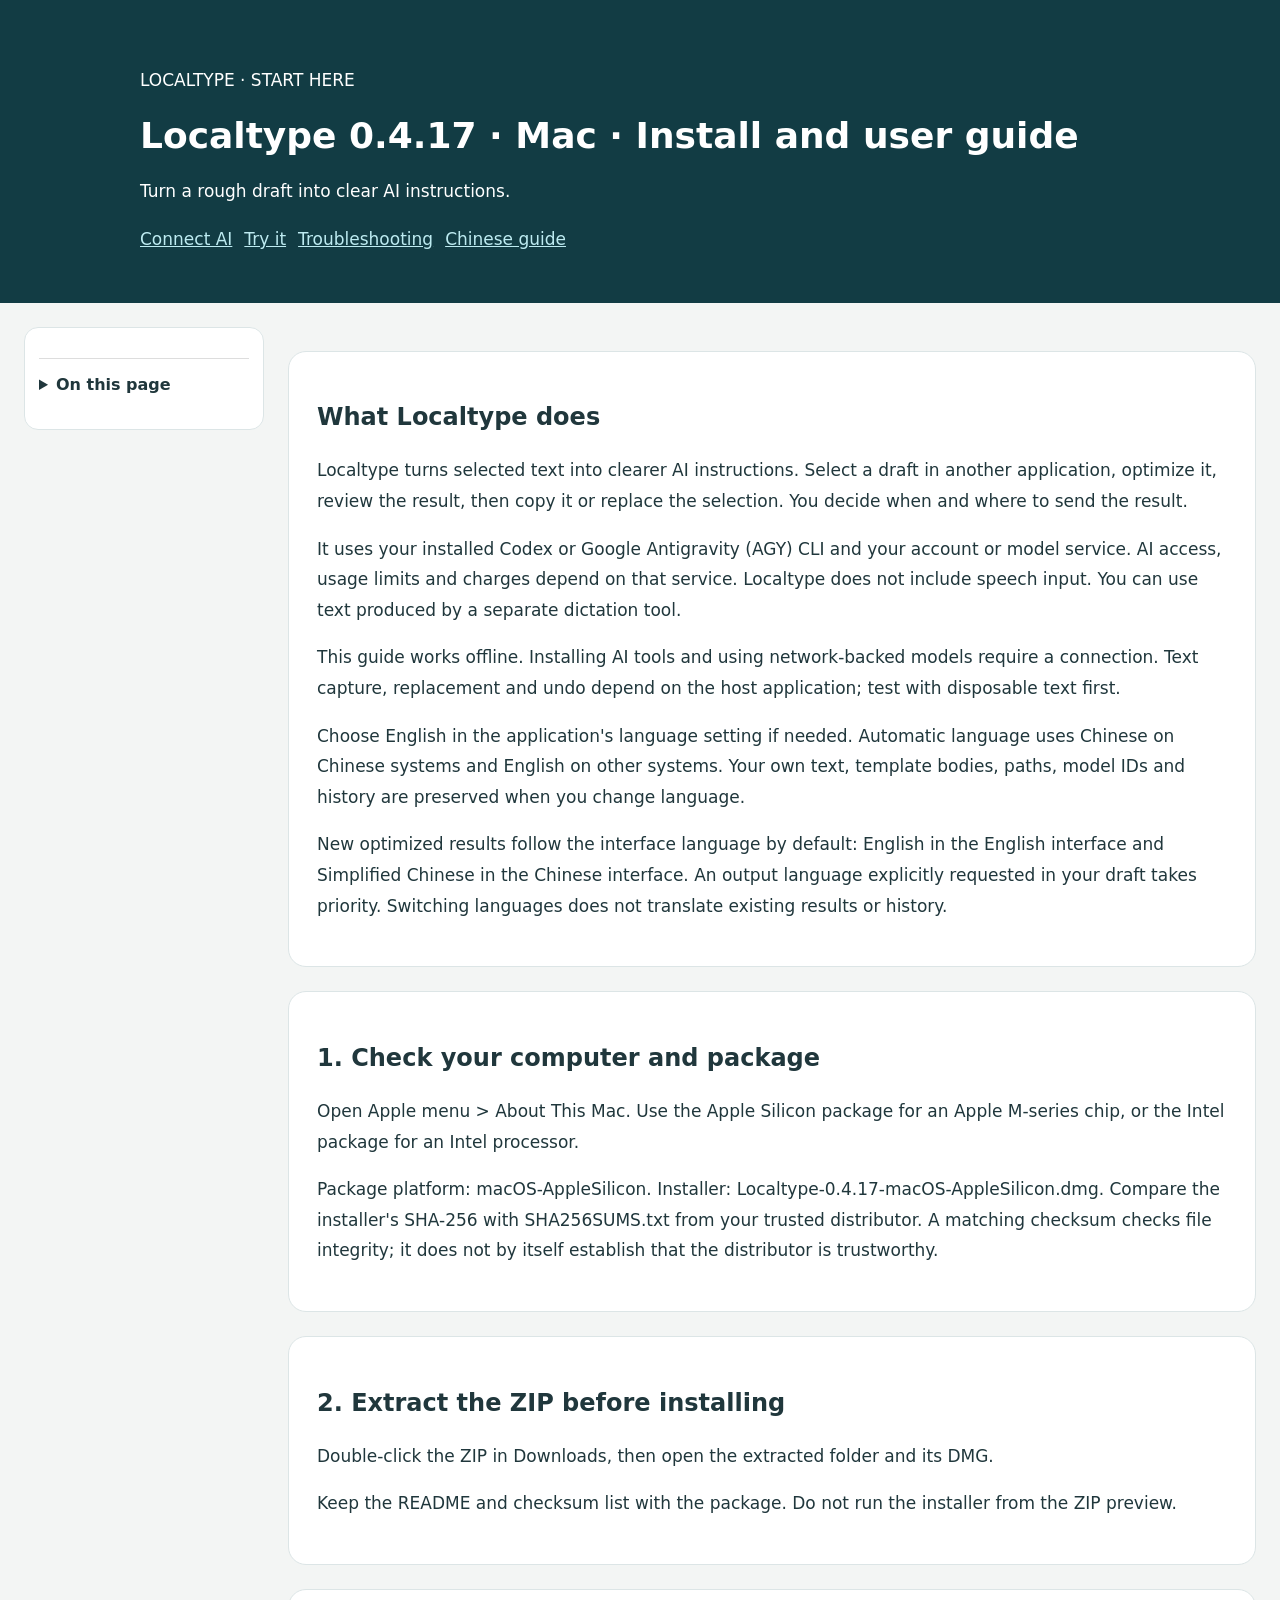
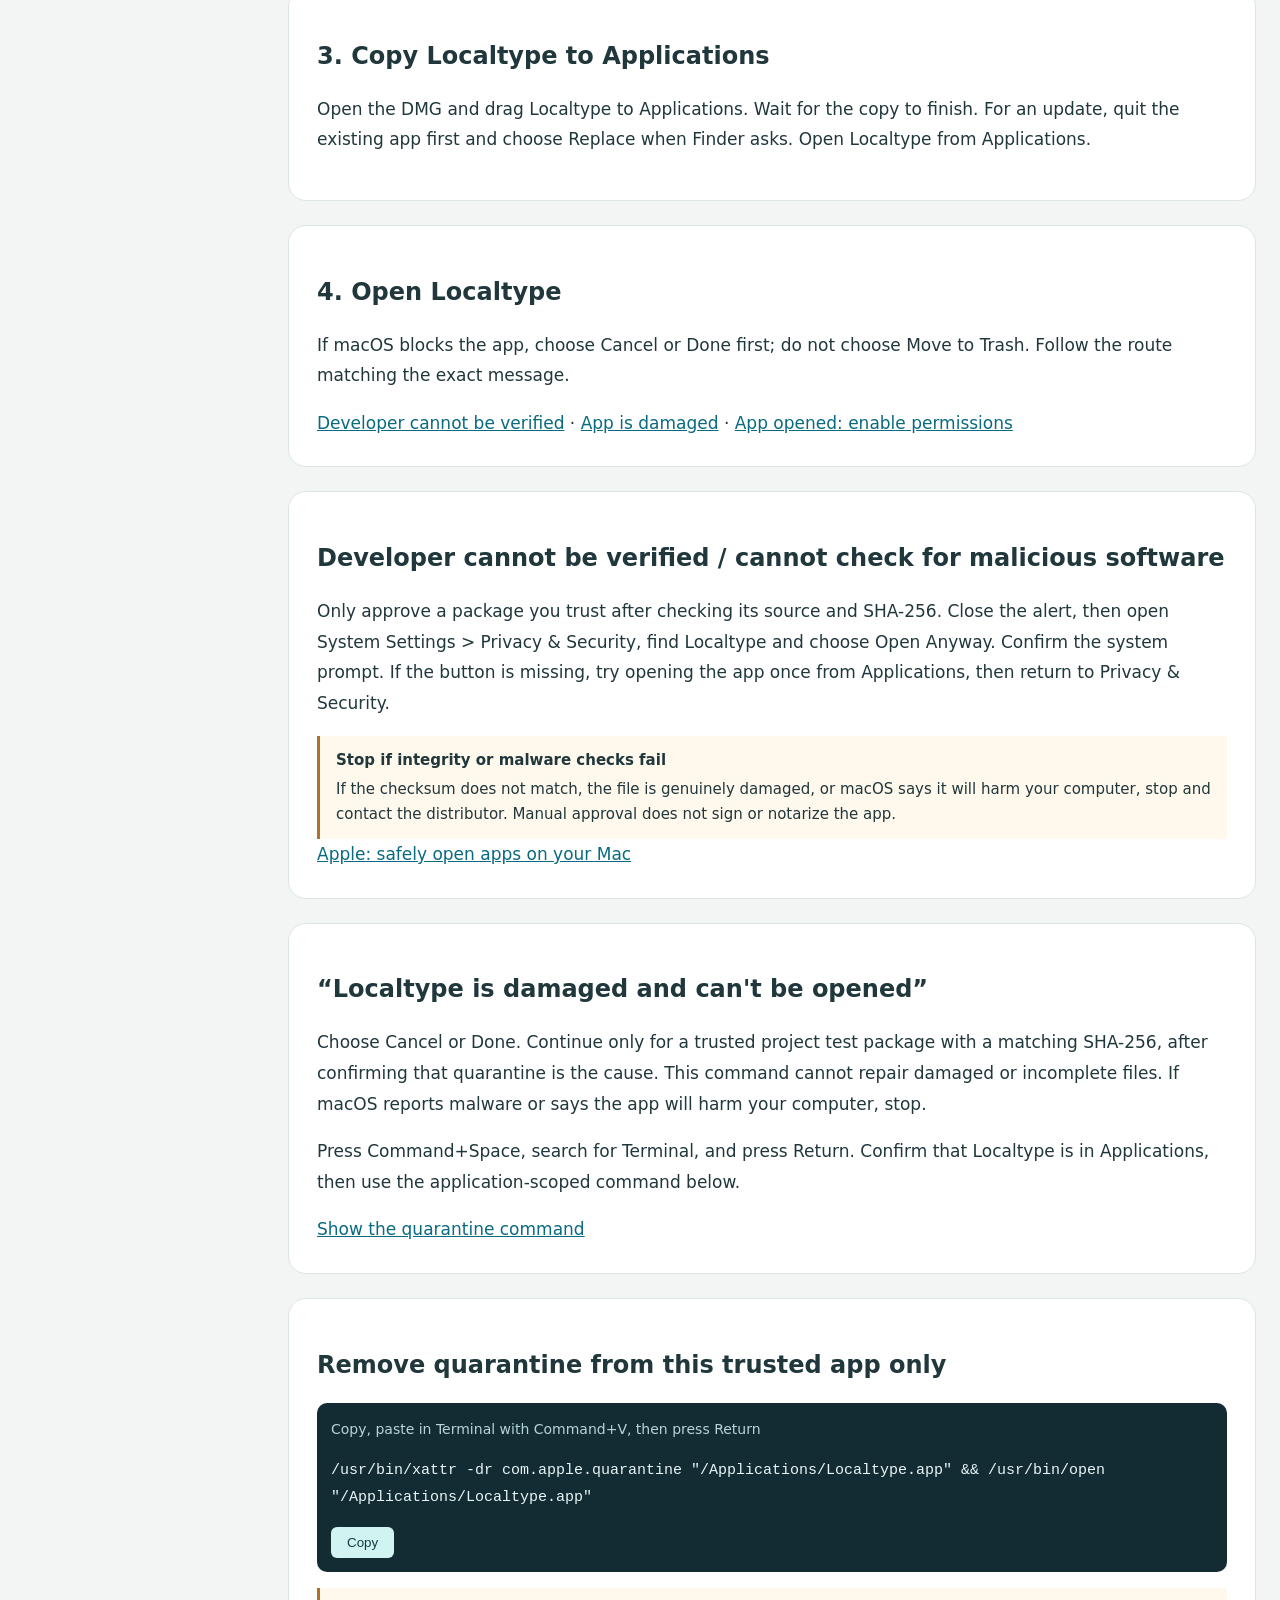
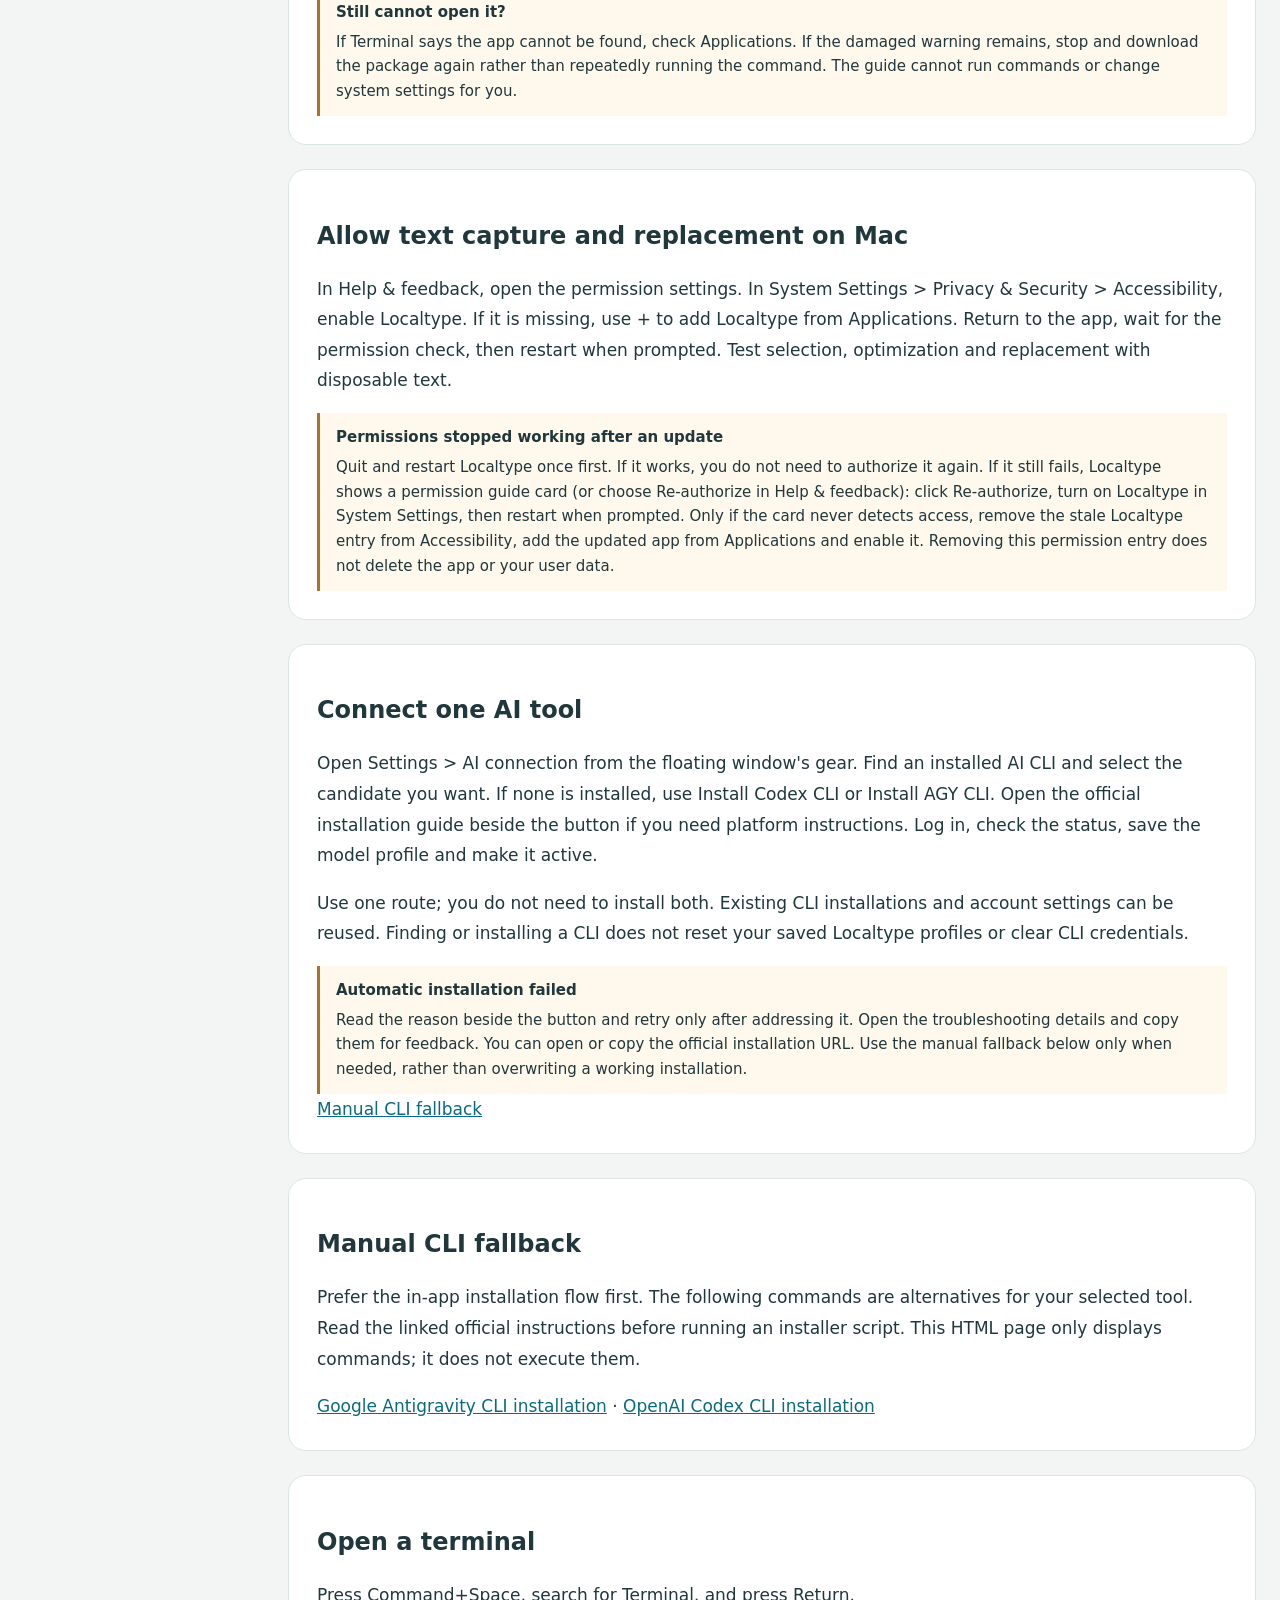
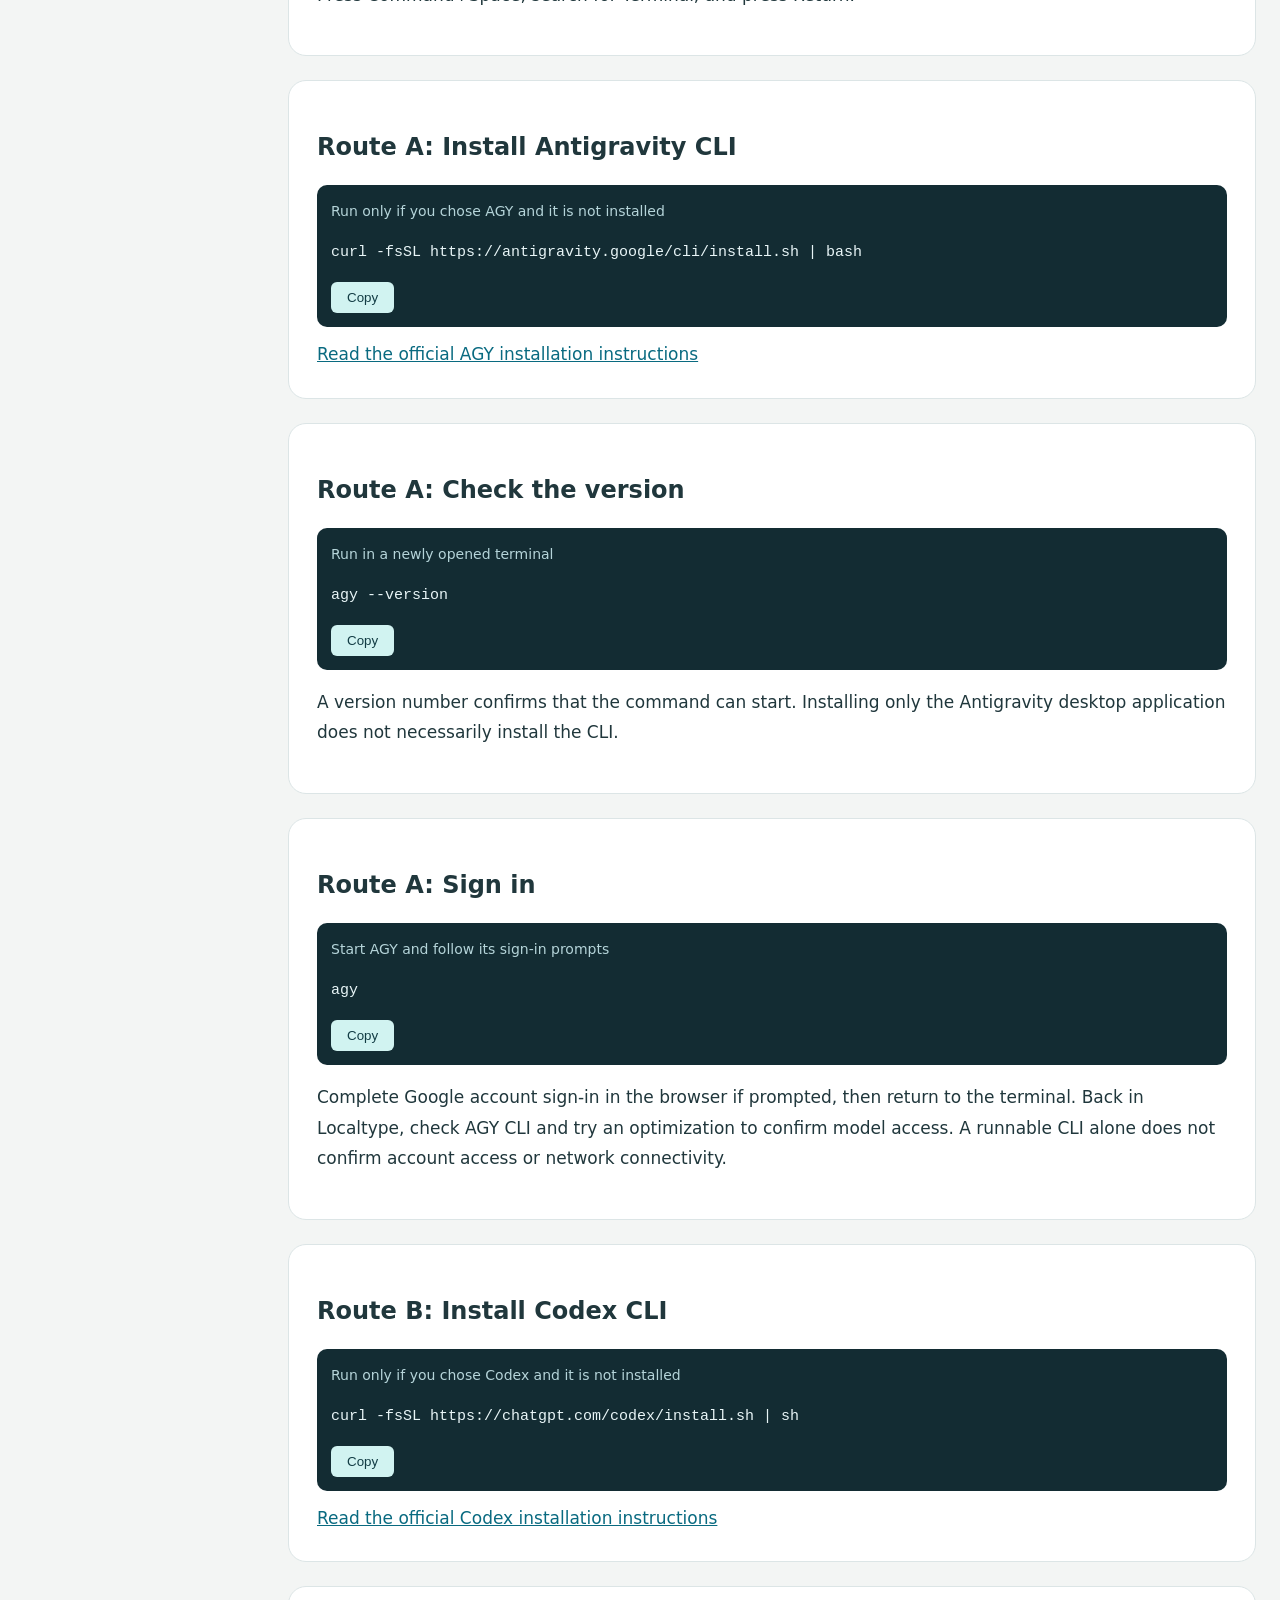
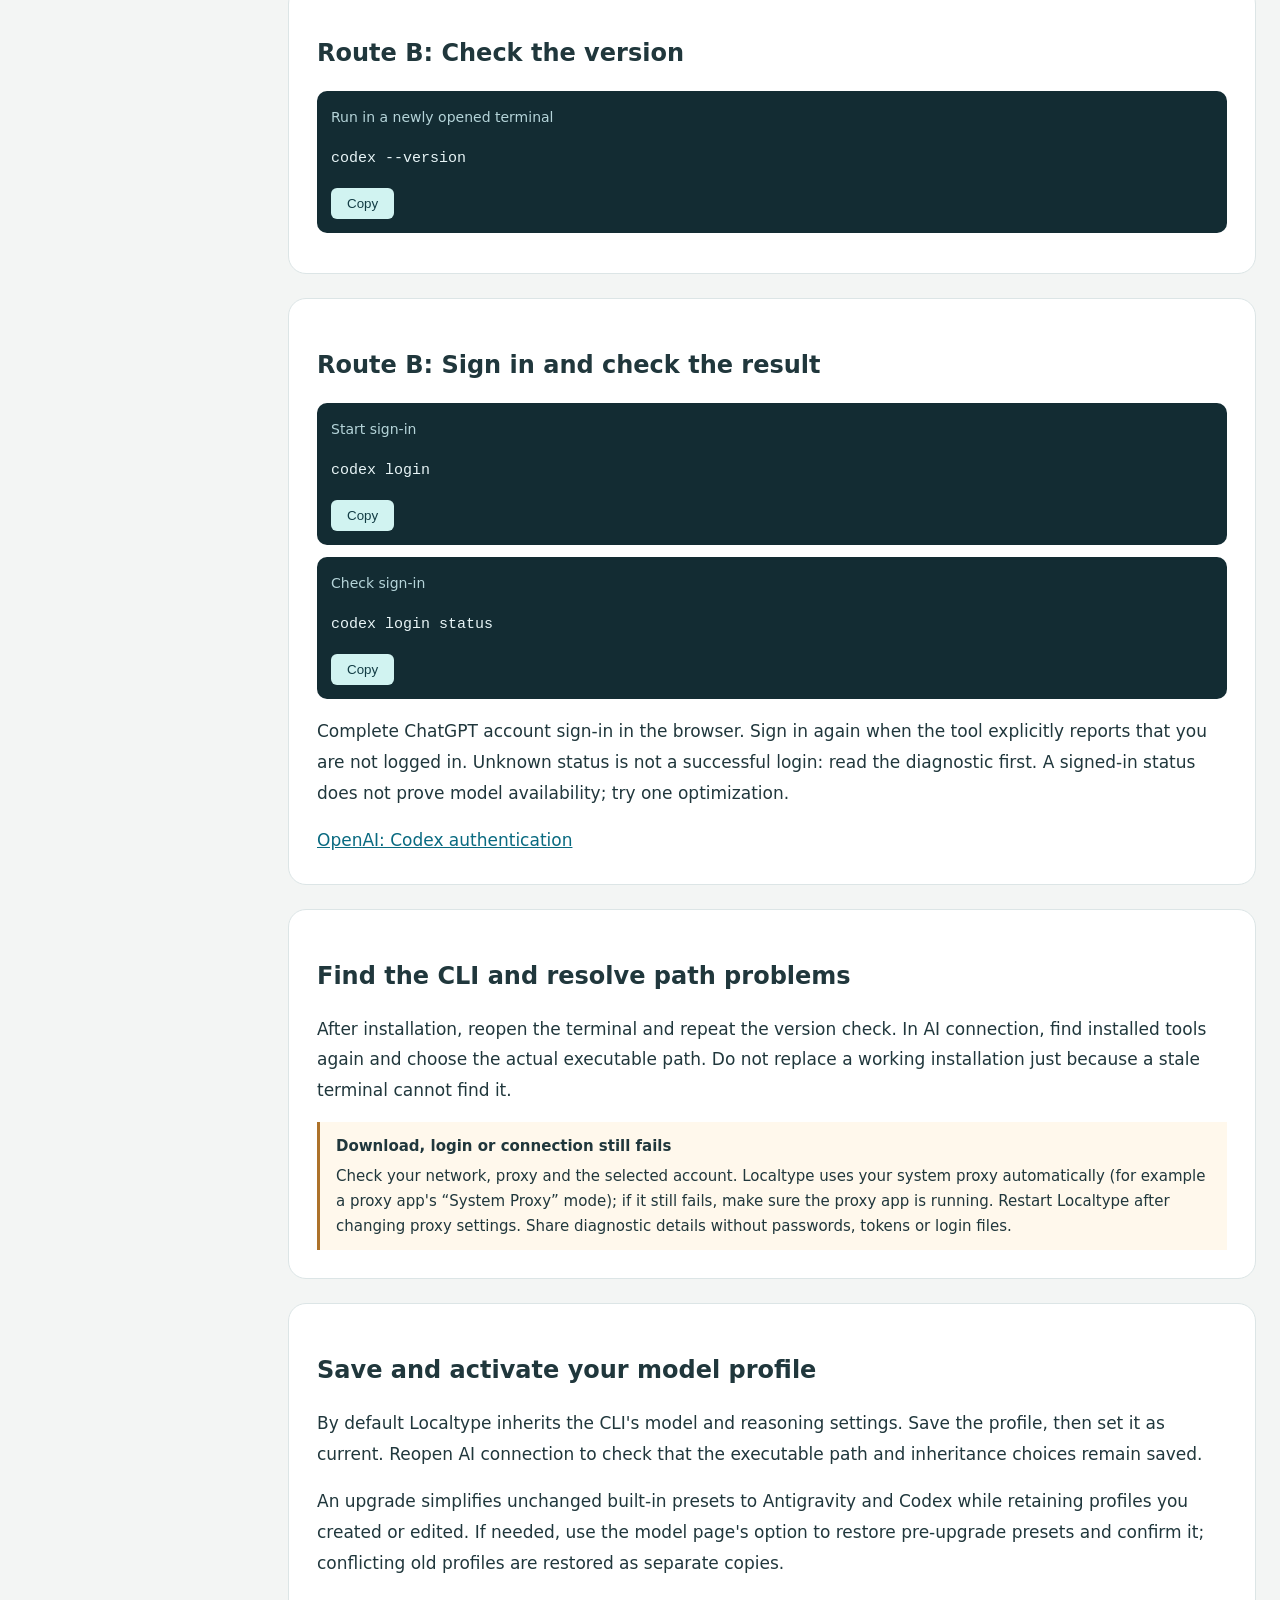
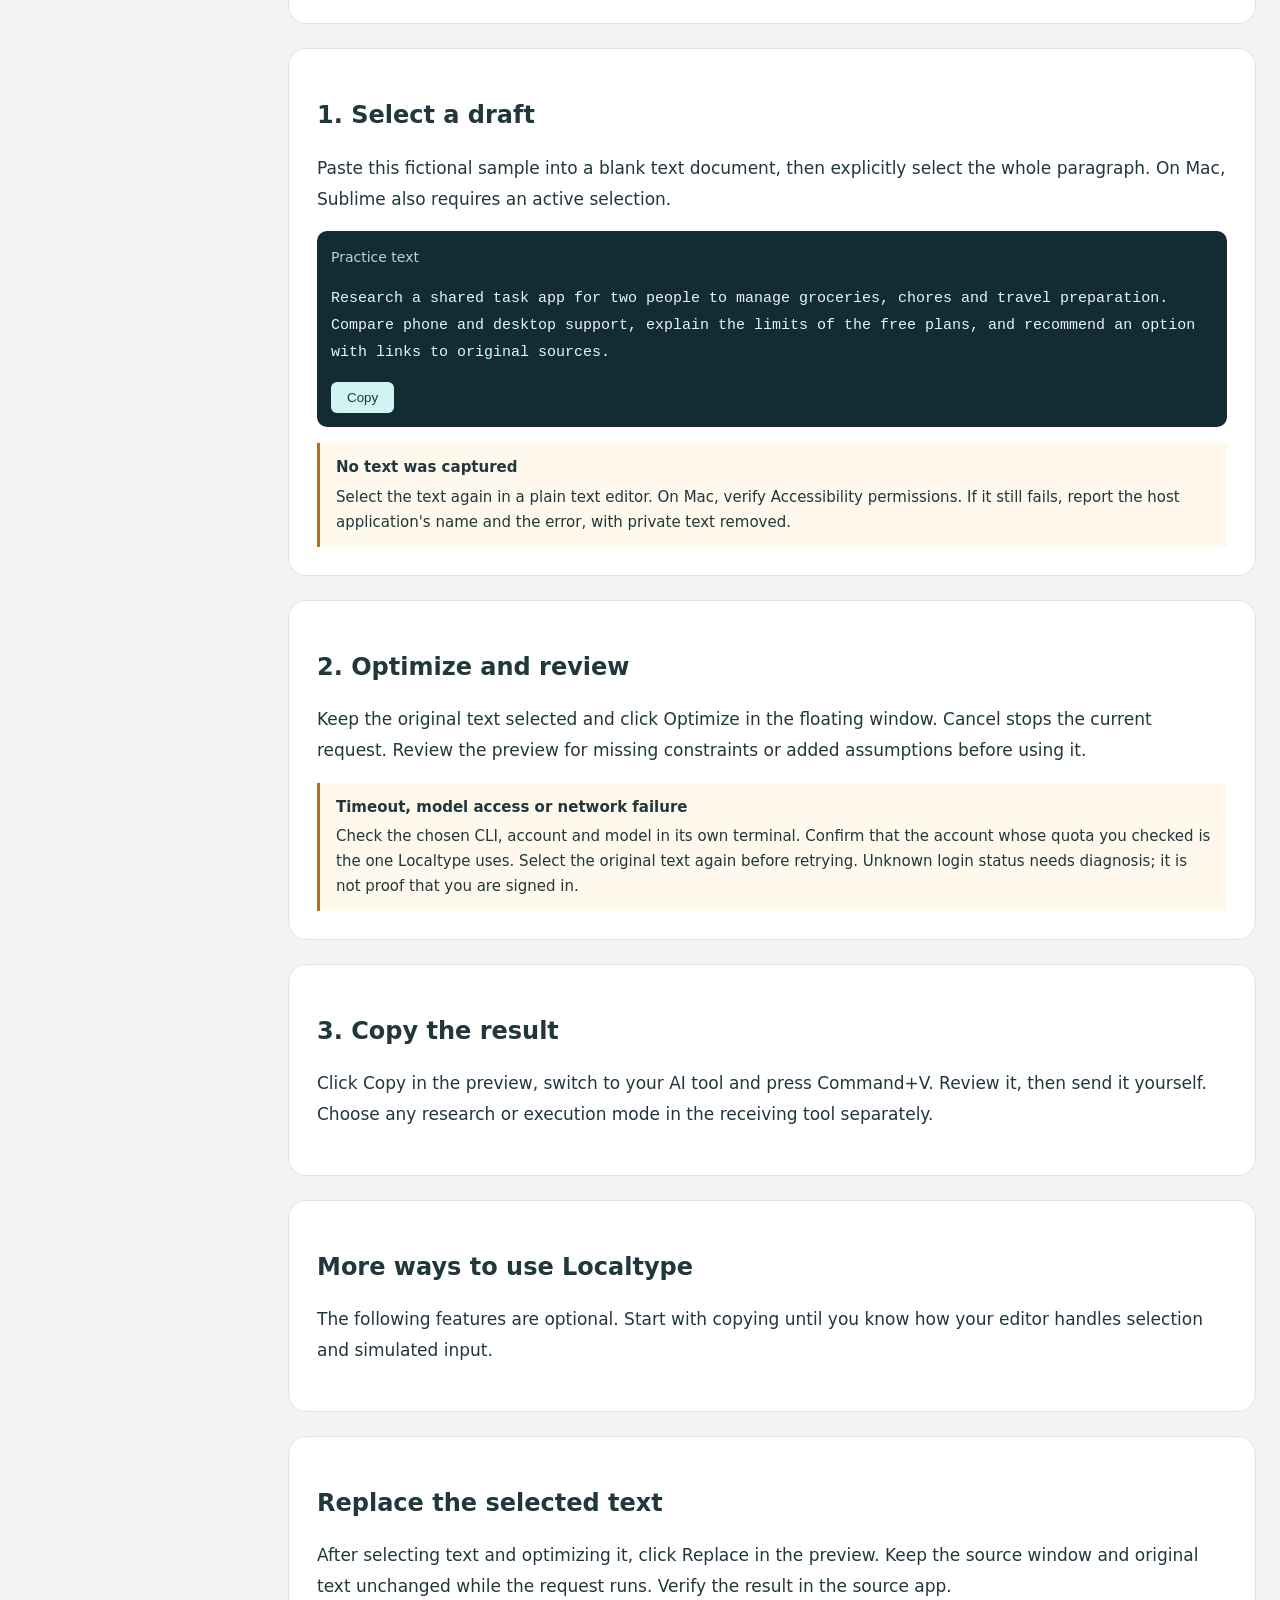
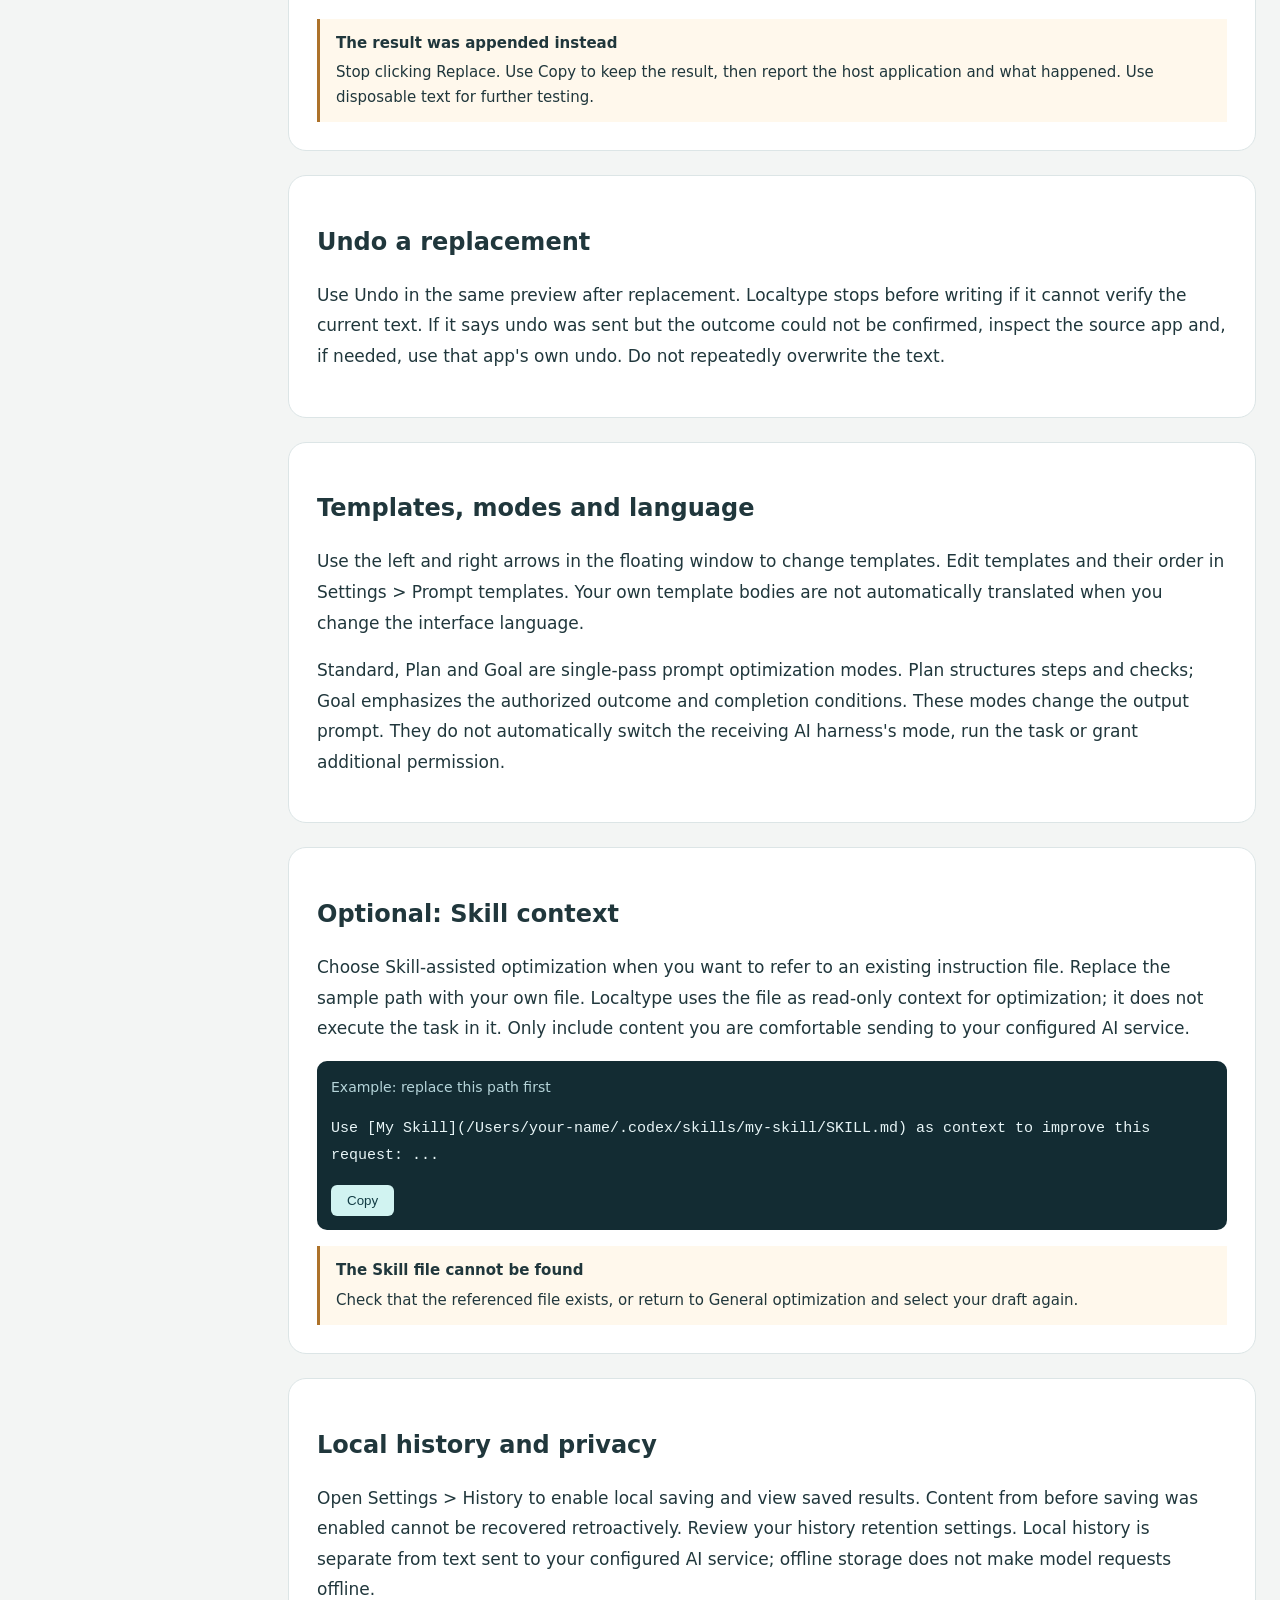
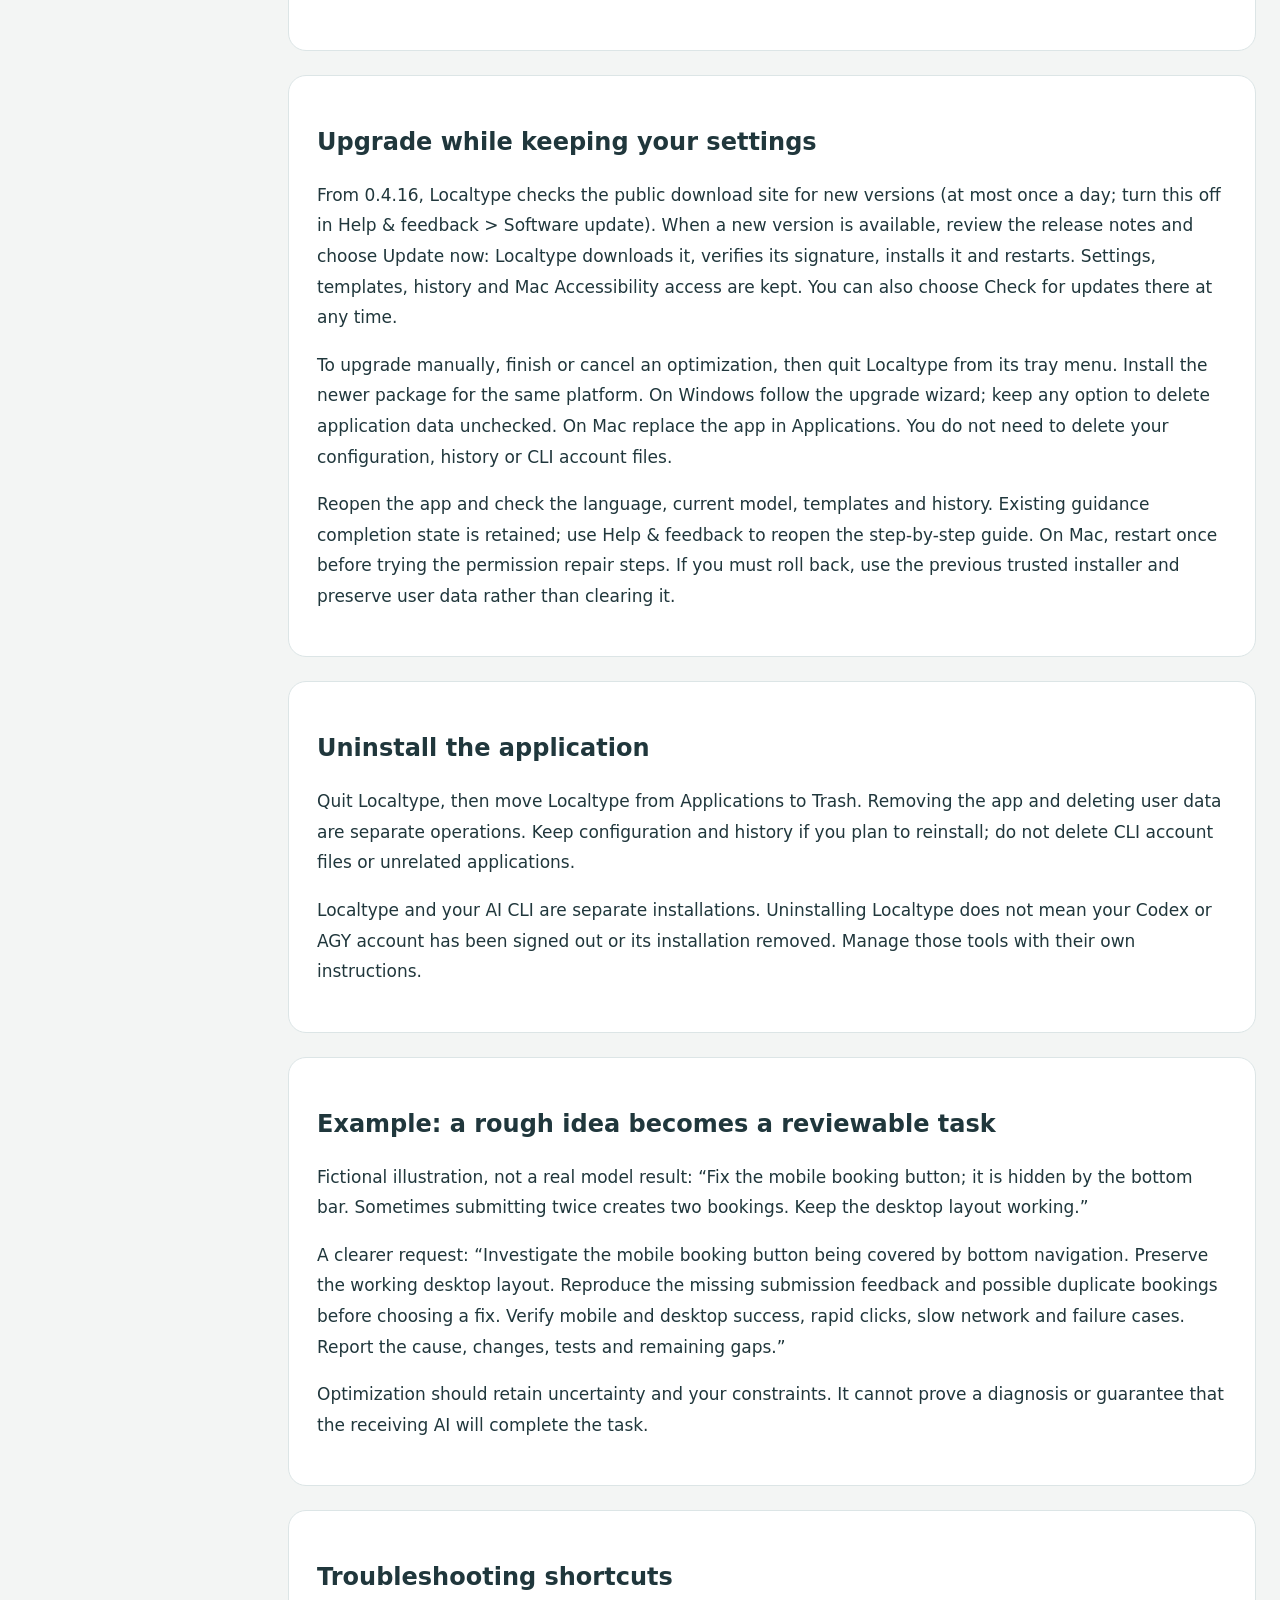
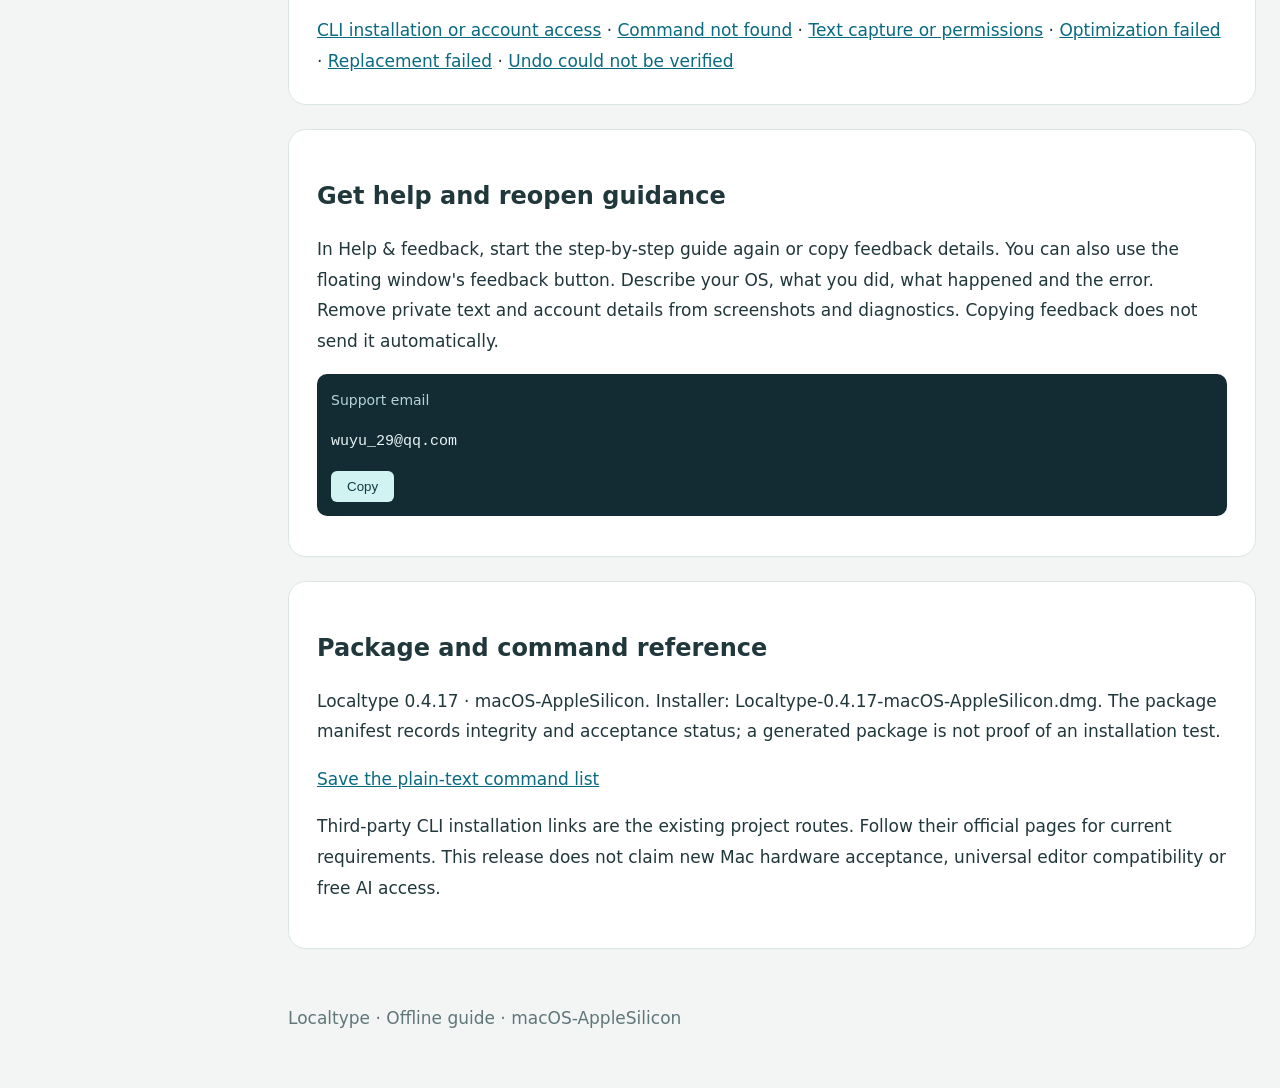
==== commit a66e2f78: "docs: publish 0.4.17 downloads, guides and in-app update manifest" ====
--- a/guides/mac-arm/Start here.html
+++ b/guides/mac-arm/Start here.html
@@ -1,4 +1,4 @@
-<!doctype html><html lang="en"><head><meta charset="utf-8"><meta name="viewport" content="width=device-width,initial-scale=1"><link rel="icon" href="data:,"><title>Localtype 0.4.16 · Mac · Install and user guide</title><style>*{box-sizing:border-box}html{scroll-behavior:smooth}body{margin:0;background:#f3f5f4;color:#20373c;font:17px/1.8 system-ui,'Microsoft YaHei',sans-serif}header{background:#123c44;color:white;padding:48px max(24px,calc((100% - 1000px)/2))}h1{font-size:36px;line-height:1.3;margin:12px 0}h2{line-height:1.5;font-size:24px}main{max-width:1050px;margin:auto;padding:24px}nav{display:flex;gap:12px;flex-wrap:wrap}a{color:#096a80}header a{color:#bdebf1}section{background:white;padding:28px;border-radius:18px;margin:24px 0;border:1px solid #dce5e6}figure{margin:0}img{width:100%;height:auto}figcaption,.small{color:#60767a;font-size:14px}.expected{border-left:4px solid #188779;padding:10px 16px;background:#eff8f5}.command{background:#132c33;color:#e8f5f7;border-radius:10px;padding:14px;margin:12px 0}.command p{margin:0;color:#b5d4d9;font-size:14px}pre{white-space:pre-wrap;overflow-wrap:anywhere;font:15px/1.8 Consolas,monospace;user-select:text}button{background:#d1f3f1;color:#123c44;border:0;border-radius:6px;padding:8px 16px;cursor:pointer}button:focus-visible,a:focus-visible{outline:3px solid #e09b27}details{margin:16px 0;border-top:1px solid #ddd;padding-top:12px}summary{font-weight:bold;cursor:pointer}.notice{background:#fff3d6;padding:18px;border-radius:12px}li{margin:8px 0}footer{padding:30px 0;color:#60767a} @media(max-width:600px){h1{font-size:27px}main{padding:12px}section{padding:18px}header{padding:30px 20px}} @media print{button,nav{display:none}section{break-inside:avoid}body{background:white}header{color:black;background:white}}.demo-note{color:#087d76;font-weight:700;letter-spacing:.03em}.map-hint{font-size:15px;color:#52696c}.map-controls{display:flex;flex-wrap:wrap;gap:8px;margin:18px 0}.map-chip{border:2px solid transparent;background:#edf2f3;font-weight:600}.map-chip.active{border-color:#294c58;box-shadow:0 2px 0 #294c58}.compare-grid{display:grid;grid-template-columns:1fr 1fr;gap:18px}.compare-col{min-width:0;border:1px solid #dbe5e6;border-radius:14px;padding:18px;background:#f9fbfb}.compare-col.after{border-color:#75b9ae;background:#f4faf7}.compare-col h3{margin:0;font-size:21px}.compare-col>.small{margin:4px 0 14px;height:52px}.compare-scroll{height:320px;overflow-y:auto;overscroll-behavior:contain;scrollbar-gutter:stable;overflow-anchor:none;padding-right:8px;line-height:1.85;scrollbar-color:#739c9c #e4eeec}.mapped{padding:0;margin:0 0 1.2em;border:0;border-radius:0;white-space:pre-wrap;color:inherit;background:transparent;cursor:pointer}.mapped>span{box-decoration-break:clone;-webkit-box-decoration-break:clone}.mapped.matched>span{background:var(--highlight)}.mapped:focus-visible{outline:2px solid #427c88;outline-offset:3px}.compare-scroll:after{content:"";display:block;height:calc(100% - 28px)}.map-label{display:block;font-size:12px;font-weight:750;margin-bottom:5px;color:var(--ink)}.c0{--tone:#258b82;--ink:#135d57;--highlight:#dcf3ea;color:#193c36}.c1{--tone:#526dd2;--ink:#344b98;--highlight:#e7ecff;color:#283b65}.c2{--tone:#bc8327;--ink:#78500f;--highlight:#fff0d4;color:#59411b}.c3{--tone:#a65b94;--ink:#7b3e6c;--highlight:#f5e5f0;color:#5d3455}.map-chip.c0,.map-chip.c1,.map-chip.c2,.map-chip.c3{background:var(--highlight)}.mapped.c0,.mapped.c1,.mapped.c2,.mapped.c3{color:inherit}.copy-only .command{background:none;margin:12px 0 0;padding:0}.copy-only pre,.copy-only .command>p{display:none}.takeaway{font-weight:650;color:#165c55;margin:18px 0 8px}@media(max-width:700px){.compare-grid{grid-template-columns:repeat(2,minmax(280px,1fr));overflow-x:auto;gap:12px}.compare-scroll{height:300px}.compare-col{padding:14px}}@media(prefers-reduced-motion:reduce){.mapped{transition:none}html{scroll-behavior:auto}}
+<!doctype html><html lang="en"><head><meta charset="utf-8"><meta name="viewport" content="width=device-width,initial-scale=1"><link rel="icon" href="data:,"><title>Localtype 0.4.17 · Mac · Install and user guide</title><style>*{box-sizing:border-box}html{scroll-behavior:smooth}body{margin:0;background:#f3f5f4;color:#20373c;font:17px/1.8 system-ui,'Microsoft YaHei',sans-serif}header{background:#123c44;color:white;padding:48px max(24px,calc((100% - 1000px)/2))}h1{font-size:36px;line-height:1.3;margin:12px 0}h2{line-height:1.5;font-size:24px}main{max-width:1050px;margin:auto;padding:24px}nav{display:flex;gap:12px;flex-wrap:wrap}a{color:#096a80}header a{color:#bdebf1}section{background:white;padding:28px;border-radius:18px;margin:24px 0;border:1px solid #dce5e6}figure{margin:0}img{width:100%;height:auto}figcaption,.small{color:#60767a;font-size:14px}.expected{border-left:4px solid #188779;padding:10px 16px;background:#eff8f5}.command{background:#132c33;color:#e8f5f7;border-radius:10px;padding:14px;margin:12px 0}.command p{margin:0;color:#b5d4d9;font-size:14px}pre{white-space:pre-wrap;overflow-wrap:anywhere;font:15px/1.8 Consolas,monospace;user-select:text}button{background:#d1f3f1;color:#123c44;border:0;border-radius:6px;padding:8px 16px;cursor:pointer}button:focus-visible,a:focus-visible{outline:3px solid #e09b27}details{margin:16px 0;border-top:1px solid #ddd;padding-top:12px}summary{font-weight:bold;cursor:pointer}.notice{background:#fff3d6;padding:18px;border-radius:12px}li{margin:8px 0}footer{padding:30px 0;color:#60767a} @media(max-width:600px){h1{font-size:27px}main{padding:12px}section{padding:18px}header{padding:30px 20px}} @media print{button,nav{display:none}section{break-inside:avoid}body{background:white}header{color:black;background:white}}.demo-note{color:#087d76;font-weight:700;letter-spacing:.03em}.map-hint{font-size:15px;color:#52696c}.map-controls{display:flex;flex-wrap:wrap;gap:8px;margin:18px 0}.map-chip{border:2px solid transparent;background:#edf2f3;font-weight:600}.map-chip.active{border-color:#294c58;box-shadow:0 2px 0 #294c58}.compare-grid{display:grid;grid-template-columns:1fr 1fr;gap:18px}.compare-col{min-width:0;border:1px solid #dbe5e6;border-radius:14px;padding:18px;background:#f9fbfb}.compare-col.after{border-color:#75b9ae;background:#f4faf7}.compare-col h3{margin:0;font-size:21px}.compare-col>.small{margin:4px 0 14px;height:52px}.compare-scroll{height:320px;overflow-y:auto;overscroll-behavior:contain;scrollbar-gutter:stable;overflow-anchor:none;padding-right:8px;line-height:1.85;scrollbar-color:#739c9c #e4eeec}.mapped{padding:0;margin:0 0 1.2em;border:0;border-radius:0;white-space:pre-wrap;color:inherit;background:transparent;cursor:pointer}.mapped>span{box-decoration-break:clone;-webkit-box-decoration-break:clone}.mapped.matched>span{background:var(--highlight)}.mapped:focus-visible{outline:2px solid #427c88;outline-offset:3px}.compare-scroll:after{content:"";display:block;height:calc(100% - 28px)}.map-label{display:block;font-size:12px;font-weight:750;margin-bottom:5px;color:var(--ink)}.c0{--tone:#258b82;--ink:#135d57;--highlight:#dcf3ea;color:#193c36}.c1{--tone:#526dd2;--ink:#344b98;--highlight:#e7ecff;color:#283b65}.c2{--tone:#bc8327;--ink:#78500f;--highlight:#fff0d4;color:#59411b}.c3{--tone:#a65b94;--ink:#7b3e6c;--highlight:#f5e5f0;color:#5d3455}.map-chip.c0,.map-chip.c1,.map-chip.c2,.map-chip.c3{background:var(--highlight)}.mapped.c0,.mapped.c1,.mapped.c2,.mapped.c3{color:inherit}.copy-only .command{background:none;margin:12px 0 0;padding:0}.copy-only pre,.copy-only .command>p{display:none}.takeaway{font-weight:650;color:#165c55;margin:18px 0 8px}@media(max-width:700px){.compare-grid{grid-template-columns:repeat(2,minmax(280px,1fr));overflow-x:auto;gap:12px}.compare-scroll{height:300px}.compare-col{padding:14px}}@media(prefers-reduced-motion:reduce){.mapped{transition:none}html{scroll-behavior:auto}}
 .step-help{margin-top:16px;padding:12px 16px;border-left:3px solid #ad722a;background:#fff8ec;font-size:15px;line-height:1.65}.step-help p{margin:5px 0 0}.step-help:target{outline:2px solid #ad722a;outline-offset:3px}
 .legacy-step-anchor{display:block;position:relative;top:-12px;visibility:hidden}#manual-cli{margin-top:24px}.manual-cli-note{color:#60767a}
-.guide-layout{max-width:1320px;margin:auto;display:grid;grid-template-columns:240px minmax(0,1050px);gap:24px;padding:24px}.guide-layout main{max-width:1050px;width:100%;margin:0;padding:0}.guide-toc{align-self:start;position:sticky;top:20px;background:white;border:1px solid #dce5e6;border-radius:14px;padding:14px}.guide-toc summary{font-size:16px}.guide-toc nav{display:grid;gap:4px;margin-top:10px}.guide-toc a{padding:5px 7px;border-radius:6px;text-decoration:none}.guide-toc a[aria-current="true"]{background:#dff3ef;color:#123c44;font-weight:700}.route-tabs{display:flex;flex-wrap:wrap;gap:8px;margin:16px 0}.route-tabs button[aria-pressed="true"]{background:#123c44;color:white}.route-hint,.route-noscript{font-size:14px;color:#60767a}.guide-toc a:focus-visible,.route-tabs button:focus-visible{outline:3px solid #e09b27;outline-offset:2px}body[data-guide-route="agy"] .route-codex,body[data-guide-route="codex"] .route-agy{display:none}@media(max-width:900px){.guide-layout{display:block;padding:12px}.guide-toc{position:static;margin:0 0 16px;padding:12px}}@media(max-width:600px){.guide-layout{padding:12px}}</style></head><body><header><p>LOCALTYPE · START HERE</p><h1>Localtype 0.4.16 · Mac · Install and user guide</h1><p>Turn a rough draft into clear AI instructions.</p><nav><a href="#connect-ai">Connect AI</a><a href="#use-select-text">Try it</a><a href="#trouble">Troubleshooting</a><a href="安装必看.html">Chinese guide</a></nav></header><div class="guide-layout"><aside class="guide-toc"><details><summary>On this page</summary><nav aria-label="Guide contents"><a href="#intro">What Localtype does</a><a href="#install-platform">1. Check your computer and package</a><a href="#install-unpack">2. Extract the ZIP before installing</a><a href="#install-copy-app">3. Copy Localtype to Applications</a><a href="#install-open-app">4. Open Localtype</a><a href="#install-security-approval">Developer cannot be verified / cannot check for malicious software</a><a href="#install-damaged-diagnose">“Localtype is damaged and can&#x27;t be opened”</a><a href="#install-quarantine-repair">Remove quarantine from this trusted app only</a><a href="#permission-accessibility">Allow text capture and replacement on Mac</a><a href="#connect-ai">Connect one AI tool</a><a href="#manual-cli">Manual CLI fallback</a><a href="#cli-terminal">Open a terminal</a><a href="#agy-install">Route A: Install Antigravity CLI</a><a href="#agy-version">Route A: Check the version</a><a href="#agy-login">Route A: Sign in</a><a href="#codex-install">Route B: Install Codex CLI</a><a href="#codex-version">Route B: Check the version</a><a href="#codex-login">Route B: Sign in and check the result</a><a href="#connect-cli-path">Find the CLI and resolve path problems</a><a href="#connect-save-settings">Save and activate your model profile</a><a href="#use-select-text">1. Select a draft</a><a href="#use-optimize">2. Optimize and review</a><a href="#use-copy-result">3. Copy the result</a><a href="#more-usage">More ways to use Localtype</a><a href="#more-replace">Replace the selected text</a><a href="#more-undo">Undo a replacement</a><a href="#more-template">Templates, modes and language</a><a href="#more-skill">Optional: Skill context</a><a href="#more-history">Local history and privacy</a><a href="#upgrade">Upgrade while keeping your settings</a><a href="#uninstall">Uninstall the application</a><a href="#examples">Example: a rough idea becomes a reviewable task</a><a href="#trouble">Troubleshooting shortcuts</a><a href="#more-feedback">Get help and reopen guidance</a><a href="#reference">Package and command reference</a></nav></details></aside><main><section id="intro"><h2>What Localtype does</h2><p>Localtype turns selected text into clearer AI instructions. Select a draft in another application, optimize it, review the result, then copy it or replace the selection. You decide when and where to send the result.</p><p>It uses your installed Codex or Google Antigravity (AGY) CLI and your account or model service. AI access, usage limits and charges depend on that service. Localtype does not include speech input. You can use text produced by a separate dictation tool.</p><p>This guide works offline. Installing AI tools and using network-backed models require a connection. Text capture, replacement and undo depend on the host application; test with disposable text first.</p><p>Choose English in the application&#x27;s language setting if needed. Automatic language uses Chinese on Chinese systems and English on other systems. Your own text, template bodies, paths, model IDs and history are preserved when you change language.</p><p>New optimized results follow the interface language by default: English in the English interface and Simplified Chinese in the Chinese interface. An output language explicitly requested in your draft takes priority. Switching languages does not translate existing results or history.</p></section><section id="install-platform"><h2>1. Check your computer and package</h2><p>Open Apple menu &gt; About This Mac. Use the Apple Silicon package for an Apple M-series chip, or the Intel package for an Intel processor.</p><p>Package platform: macOS-AppleSilicon. Installer: Localtype-0.4.16-macOS-AppleSilicon.dmg. Compare the installer&#x27;s SHA-256 with SHA256SUMS.txt from your trusted distributor. A matching checksum checks file integrity; it does not by itself establish that the distributor is trustworthy.</p></section><section id="install-unpack"><h2>2. Extract the ZIP before installing</h2><p>Double-click the ZIP in Downloads, then open the extracted folder and its DMG.</p><p>Keep the README and checksum list with the package. Do not run the installer from the ZIP preview.</p></section><section id="install-copy-app"><h2>3. Copy Localtype to Applications</h2><p>Open the DMG and drag Localtype to Applications. Wait for the copy to finish. For an update, quit the existing app first and choose Replace when Finder asks. Open Localtype from Applications.</p></section><section id="install-open-app"><h2>4. Open Localtype</h2><p>If macOS blocks the app, choose Cancel or Done first; do not choose Move to Trash. Follow the route matching the exact message.</p><a href="#install-security-approval">Developer cannot be verified</a> · <a href="#install-damaged-diagnose">App is damaged</a> · <a href="#permission-accessibility">App opened: enable permissions</a></section><section id="install-security-approval"><h2>Developer cannot be verified / cannot check for malicious software</h2><p>Only approve a package you trust after checking its source and SHA-256. Close the alert, then open System Settings &gt; Privacy &amp; Security, find Localtype and choose Open Anyway. Confirm the system prompt. If the button is missing, try opening the app once from Applications, then return to Privacy &amp; Security.</p><aside class="step-help"><strong>Stop if integrity or malware checks fail</strong><p>If the checksum does not match, the file is genuinely damaged, or macOS says it will harm your computer, stop and contact the distributor. Manual approval does not sign or notarize the app.</p></aside><a href="https://support.apple.com/en-sg/102445">Apple: safely open apps on your Mac</a></section><section id="install-damaged-diagnose"><h2>“Localtype is damaged and can&#x27;t be opened”</h2><p>Choose Cancel or Done. Continue only for a trusted project test package with a matching SHA-256, after confirming that quarantine is the cause. This command cannot repair damaged or incomplete files. If macOS reports malware or says the app will harm your computer, stop.</p><p>Press Command+Space, search for Terminal, and press Return. Confirm that Localtype is in Applications, then use the application-scoped command below.</p><a href="#install-quarantine-repair">Show the quarantine command</a></section><section id="install-quarantine-repair"><h2>Remove quarantine from this trusted app only</h2><div class="command"><p>Copy, paste in Terminal with Command+V, then press Return</p><pre>/usr/bin/xattr -dr com.apple.quarantine &quot;/Applications/Localtype.app&quot; &amp;&amp; /usr/bin/open &quot;/Applications/Localtype.app&quot;</pre><button type="button">Copy</button></div><aside class="step-help"><strong>Still cannot open it?</strong><p>If Terminal says the app cannot be found, check Applications. If the damaged warning remains, stop and download the package again rather than repeatedly running the command. The guide cannot run commands or change system settings for you.</p></aside></section><section id="permission-accessibility"><h2>Allow text capture and replacement on Mac</h2><p>In Help &amp; feedback, open the permission settings. In System Settings &gt; Privacy &amp; Security &gt; Accessibility, enable Localtype. If it is missing, use + to add Localtype from Applications. Return to the app, wait for the permission check, then restart when prompted. Test selection, optimization and replacement with disposable text.</p><aside class="step-help"><strong>Permissions stopped working after an update</strong><p>Quit and restart Localtype once first. If it works, you do not need to authorize it again. If it still fails, Localtype shows a permission guide card (or choose Re-authorize in Help &amp; feedback): click Re-authorize, turn on Localtype in System Settings, then restart when prompted. Only if the card never detects access, remove the stale Localtype entry from Accessibility, add the updated app from Applications and enable it. Removing this permission entry does not delete the app or your user data.</p></aside></section><section id="connect-ai"><h2>Connect one AI tool</h2><p>Open Settings &gt; Model profiles from the floating window&#x27;s gear. Find an installed AI CLI and select the candidate you want. If none is installed, use Install Codex CLI or Install AGY CLI. Open the official installation guide beside the button if you need platform instructions. Log in, check the status, save the model profile and make it active.</p><p>Use one route; you do not need to install both. Existing CLI installations and account settings can be reused. Finding or installing a CLI does not reset your saved Localtype profiles or clear CLI credentials.</p><aside class="step-help"><strong>Automatic installation failed</strong><p>Read the reason beside the button and retry only after addressing it. Open the troubleshooting details and copy them for feedback. You can open or copy the official installation URL. Use the manual fallback below only when needed, rather than overwriting a working installation.</p></aside><a href="#manual-cli">Manual CLI fallback</a></section><section id="manual-cli"><h2>Manual CLI fallback</h2><p>Prefer the in-app installation flow first. The following commands are alternatives for your selected tool. Read the linked official instructions before running an installer script. This HTML page only displays commands; it does not execute them.</p><a href="https://antigravity.google/docs/cli/install">Google Antigravity CLI installation</a> · <a href="https://developers.openai.com/codex/cli">OpenAI Codex CLI installation</a></section><section id="cli-terminal"><h2>Open a terminal</h2><p>Press Command+Space, search for Terminal, and press Return.</p></section><section id="agy-install"><h2>Route A: Install Antigravity CLI</h2><div class="command"><p>Run only if you chose AGY and it is not installed</p><pre>curl -fsSL https://antigravity.google/cli/install.sh | bash</pre><button type="button">Copy</button></div><a href="https://antigravity.google/docs/cli/install">Read the official AGY installation instructions</a></section><section id="agy-version"><h2>Route A: Check the version</h2><div class="command"><p>Run in a newly opened terminal</p><pre>agy --version</pre><button type="button">Copy</button></div><p>A version number confirms that the command can start. Installing only the Antigravity desktop application does not necessarily install the CLI.</p></section><section id="agy-login"><h2>Route A: Sign in</h2><div class="command"><p>Start AGY and follow its sign-in prompts</p><pre>agy</pre><button type="button">Copy</button></div><p>Complete Google account sign-in in the browser if prompted, then return to the terminal. Back in Localtype, check AGY CLI and try an optimization to confirm model access. A runnable CLI alone does not confirm account access or network connectivity.</p></section><section id="codex-install"><h2>Route B: Install Codex CLI</h2><div class="command"><p>Run only if you chose Codex and it is not installed</p><pre>curl -fsSL https://chatgpt.com/codex/install.sh | sh</pre><button type="button">Copy</button></div><a href="https://developers.openai.com/codex/cli">Read the official Codex installation instructions</a></section><section id="codex-version"><h2>Route B: Check the version</h2><div class="command"><p>Run in a newly opened terminal</p><pre>codex --version</pre><button type="button">Copy</button></div></section><section id="codex-login"><h2>Route B: Sign in and check the result</h2><div class="command"><p>Start sign-in</p><pre>codex login</pre><button type="button">Copy</button></div><div class="command"><p>Check sign-in</p><pre>codex login status</pre><button type="button">Copy</button></div><p>Complete ChatGPT account sign-in in the browser. Sign in again when the tool explicitly reports that you are not logged in. Unknown status is not a successful login: read the diagnostic first. A signed-in status does not prove model availability; try one optimization.</p><a href="https://developers.openai.com/codex/auth/">OpenAI: Codex authentication</a></section><section id="connect-cli-path"><h2>Find the CLI and resolve path problems</h2><p>After installation, reopen the terminal and repeat the version check. In Model profiles, find installed tools again and choose the actual executable path. Do not replace a working installation just because a stale terminal cannot find it.</p><aside class="step-help"><strong>Download, login or connection still fails</strong><p>Check your network, proxy and the selected account. Localtype uses your system proxy automatically (for example a proxy app&#x27;s “System Proxy” mode); if it still fails, make sure the proxy app is running. Restart Localtype after changing proxy settings. Share diagnostic details without passwords, tokens or login files.</p></aside></section><section id="connect-save-settings"><h2>Save and activate your model profile</h2><p>By default Localtype inherits the CLI&#x27;s model and reasoning settings. Save the profile, then set it as current. Reopen Model profiles to check that the executable path and inheritance choices remain saved.</p><p>An upgrade simplifies unchanged built-in presets to Antigravity and Codex while retaining profiles you created or edited. If needed, use the model page&#x27;s option to restore pre-upgrade presets and confirm it; conflicting old profiles are restored as separate copies.</p></section><section id="use-select-text"><h2>1. Select a draft</h2><p>Paste this fictional sample into a blank text document, then explicitly select the whole paragraph. On Mac, Sublime also requires an active selection.</p><div class="command"><p>Practice text</p><pre>Research a shared task app for two people to manage groceries, chores and travel preparation. Compare phone and desktop support, explain the limits of the free plans, and recommend an option with links to original sources.</pre><button type="button">Copy</button></div><aside class="step-help"><strong>No text was captured</strong><p>Select the text again in a plain text editor. On Mac, verify Accessibility permissions. If it still fails, report the host application&#x27;s name and the error, with private text removed.</p></aside></section><section id="use-optimize"><h2>2. Optimize and review</h2><p>Keep the original text selected and click Optimize in the floating window. Cancel stops the current request. Review the preview for missing constraints or added assumptions before using it.</p><aside class="step-help"><strong>Timeout, model access or network failure</strong><p>Check the chosen CLI, account and model in its own terminal. Confirm that the account whose quota you checked is the one Localtype uses. Select the original text again before retrying. Unknown login status needs diagnosis; it is not proof that you are signed in.</p></aside></section><section id="use-copy-result"><h2>3. Copy the result</h2><p>Click Copy in the preview, switch to your AI tool and press Command+V. Review it, then send it yourself. Choose any research or execution mode in the receiving tool separately.</p></section><section id="more-usage"><h2>More ways to use Localtype</h2><p>The following features are optional. Start with copying until you know how your editor handles selection and simulated input.</p></section><section id="more-replace"><h2>Replace the selected text</h2><p>After selecting text and optimizing it, click Replace in the preview. Keep the source window and original text unchanged while the request runs. Verify the result in the source app.</p><aside class="step-help"><strong>The result was appended instead</strong><p>Stop clicking Replace. Use Copy to keep the result, then report the host application and what happened. Use disposable text for further testing.</p></aside></section><section id="more-undo"><h2>Undo a replacement</h2><p>Use Undo in the same preview after replacement. Localtype stops before writing if it cannot verify the current text. If it says undo was sent but the outcome could not be confirmed, inspect the source app and, if needed, use that app&#x27;s own undo. Do not repeatedly overwrite the text.</p></section><section id="more-template"><h2>Templates, modes and language</h2><p>Use the left and right arrows in the floating window to change templates. Edit templates and their order in Settings &gt; Prompt templates. Your own template bodies are not automatically translated when you change the interface language.</p><p>Standard, Plan and Goal are single-pass prompt optimization modes. Plan structures steps and checks; Goal emphasizes the authorized outcome and completion conditions. These modes change the output prompt. They do not automatically switch the receiving AI harness&#x27;s mode, run the task or grant additional permission.</p></section><section id="more-skill"><h2>Optional: Skill context</h2><p>Choose Skill-assisted optimization when you want to refer to an existing instruction file. Replace the sample path with your own file. Localtype uses the file as read-only context for optimization; it does not execute the task in it. Only include content you are comfortable sending to your configured AI service.</p><div class="command"><p>Example: replace this path first</p><pre>Use [My Skill](/Users/your-name/.codex/skills/my-skill/SKILL.md) as context to improve this request: ...</pre><button type="button">Copy</button></div><aside class="step-help"><strong>The Skill file cannot be found</strong><p>Check that the referenced file exists, or return to General optimization and select your draft again.</p></aside></section><section id="more-history"><h2>Local history and privacy</h2><p>Open Settings &gt; History to enable local saving and view saved results. Content from before saving was enabled cannot be recovered retroactively. Review your history retention settings. Local history is separate from text sent to your configured AI service; offline storage does not make model requests offline.</p></section><section id="upgrade"><h2>Upgrade while keeping your settings</h2><p>From 0.4.16, Localtype checks the public download site for new versions (at most once a day; turn this off in Help &amp; feedback &gt; Software update). When a new version is available, review the release notes and choose Update now: Localtype downloads it, verifies its signature, installs it and restarts. Settings, templates, history and Mac Accessibility access are kept. You can also choose Check for updates there at any time.</p><p>To upgrade manually, finish or cancel an optimization, then quit Localtype from its tray menu. Install the newer package for the same platform. On Windows follow the upgrade wizard; keep any option to delete application data unchecked. On Mac replace the app in Applications. You do not need to delete your configuration, history or CLI account files.</p><p>Reopen the app and check the language, current model, templates and history. Existing guidance completion state is retained; use Help &amp; feedback to reopen the step-by-step guide. On Mac, restart once before trying the permission repair steps. If you must roll back, use the previous trusted installer and preserve user data rather than clearing it.</p></section><section id="uninstall"><h2>Uninstall the application</h2><p>Quit Localtype, then move Localtype from Applications to Trash. Removing the app and deleting user data are separate operations. Keep configuration and history if you plan to reinstall; do not delete CLI account files or unrelated applications.</p><p>Localtype and your AI CLI are separate installations. Uninstalling Localtype does not mean your Codex or AGY account has been signed out or its installation removed. Manage those tools with their own instructions.</p></section><section id="examples"><h2>Example: a rough idea becomes a reviewable task</h2><p>Fictional illustration, not a real model result: “Fix the mobile booking button; it is hidden by the bottom bar. Sometimes submitting twice creates two bookings. Keep the desktop layout working.”</p><p>A clearer request: “Investigate the mobile booking button being covered by bottom navigation. Preserve the working desktop layout. Reproduce the missing submission feedback and possible duplicate bookings before choosing a fix. Verify mobile and desktop success, rapid clicks, slow network and failure cases. Report the cause, changes, tests and remaining gaps.”</p><p>Optimization should retain uncertainty and your constraints. It cannot prove a diagnosis or guarantee that the receiving AI will complete the task.</p></section><section id="trouble"><h2>Troubleshooting shortcuts</h2><a href="#connect-ai">CLI installation or account access</a> · <a href="#connect-cli-path">Command not found</a> · <a href="#permission-accessibility">Text capture or permissions</a> · <a href="#use-optimize">Optimization failed</a> · <a href="#more-replace">Replacement failed</a> · <a href="#more-undo">Undo could not be verified</a></section><section id="more-feedback"><h2>Get help and reopen guidance</h2><p>In Help &amp; feedback, start the step-by-step guide again or copy feedback details. You can also use the floating window&#x27;s feedback button. Describe your OS, what you did, what happened and the error. Remove private text and account details from screenshots and diagnostics. Copying feedback does not send it automatically.</p><div class="command"><p>Support email</p><pre>wuyu_29@qq.com</pre><button type="button">Copy</button></div></section><section id="reference"><h2>Package and command reference</h2><p>Localtype 0.4.16 · macOS-AppleSilicon. Installer: Localtype-0.4.16-macOS-AppleSilicon.dmg. The package manifest records integrity and acceptance status; a generated package is not proof of an installation test.</p><a download="Commands.txt" href="[data-uri]">Save the plain-text command list</a><p>Third-party CLI installation links are the existing project routes. Follow their official pages for current requirements. This release does not claim new Mac hardware acceptance, universal editor compatibility or free AI access.</p></section><footer>Localtype · Offline guide · macOS-AppleSilicon</footer></main></div><script>document.querySelectorAll('.command button').forEach(button=>button.addEventListener('click',async()=>{const pre=button.parentElement.querySelector('pre');try{await navigator.clipboard.writeText(pre.textContent);button.textContent='Copied';}catch{const selection=window.getSelection();const range=document.createRange();range.selectNodeContents(pre);selection.removeAllRanges();selection.addRange(range);button.textContent='Selected: press Ctrl+C / Command+C';}}));</script></body></html>+.guide-layout{max-width:1320px;margin:auto;display:grid;grid-template-columns:240px minmax(0,1050px);gap:24px;padding:24px}.guide-layout main{max-width:1050px;width:100%;margin:0;padding:0}.guide-toc{align-self:start;position:sticky;top:20px;background:white;border:1px solid #dce5e6;border-radius:14px;padding:14px}.guide-toc summary{font-size:16px}.guide-toc nav{display:grid;gap:4px;margin-top:10px}.guide-toc a{padding:5px 7px;border-radius:6px;text-decoration:none}.guide-toc a[aria-current="true"]{background:#dff3ef;color:#123c44;font-weight:700}.route-tabs{display:flex;flex-wrap:wrap;gap:8px;margin:16px 0}.route-tabs button[aria-pressed="true"]{background:#123c44;color:white}.route-hint,.route-noscript{font-size:14px;color:#60767a}.guide-toc a:focus-visible,.route-tabs button:focus-visible{outline:3px solid #e09b27;outline-offset:2px}body[data-guide-route="agy"] .route-codex,body[data-guide-route="codex"] .route-agy{display:none}@media(max-width:900px){.guide-layout{display:block;padding:12px}.guide-toc{position:static;margin:0 0 16px;padding:12px}}@media(max-width:600px){.guide-layout{padding:12px}}</style></head><body><header><p>LOCALTYPE · START HERE</p><h1>Localtype 0.4.17 · Mac · Install and user guide</h1><p>Turn a rough draft into clear AI instructions.</p><nav><a href="#connect-ai">Connect AI</a><a href="#use-select-text">Try it</a><a href="#trouble">Troubleshooting</a><a href="安装必看.html">Chinese guide</a></nav></header><div class="guide-layout"><aside class="guide-toc"><details><summary>On this page</summary><nav aria-label="Guide contents"><a href="#intro">What Localtype does</a><a href="#install-platform">1. Check your computer and package</a><a href="#install-unpack">2. Extract the ZIP before installing</a><a href="#install-copy-app">3. Copy Localtype to Applications</a><a href="#install-open-app">4. Open Localtype</a><a href="#install-security-approval">Developer cannot be verified / cannot check for malicious software</a><a href="#install-damaged-diagnose">“Localtype is damaged and can&#x27;t be opened”</a><a href="#install-quarantine-repair">Remove quarantine from this trusted app only</a><a href="#permission-accessibility">Allow text capture and replacement on Mac</a><a href="#connect-ai">Connect one AI tool</a><a href="#manual-cli">Manual CLI fallback</a><a href="#cli-terminal">Open a terminal</a><a href="#agy-install">Route A: Install Antigravity CLI</a><a href="#agy-version">Route A: Check the version</a><a href="#agy-login">Route A: Sign in</a><a href="#codex-install">Route B: Install Codex CLI</a><a href="#codex-version">Route B: Check the version</a><a href="#codex-login">Route B: Sign in and check the result</a><a href="#connect-cli-path">Find the CLI and resolve path problems</a><a href="#connect-save-settings">Save and activate your model profile</a><a href="#use-select-text">1. Select a draft</a><a href="#use-optimize">2. Optimize and review</a><a href="#use-copy-result">3. Copy the result</a><a href="#more-usage">More ways to use Localtype</a><a href="#more-replace">Replace the selected text</a><a href="#more-undo">Undo a replacement</a><a href="#more-template">Templates, modes and language</a><a href="#more-skill">Optional: Skill context</a><a href="#more-history">Local history and privacy</a><a href="#upgrade">Upgrade while keeping your settings</a><a href="#uninstall">Uninstall the application</a><a href="#examples">Example: a rough idea becomes a reviewable task</a><a href="#trouble">Troubleshooting shortcuts</a><a href="#more-feedback">Get help and reopen guidance</a><a href="#reference">Package and command reference</a></nav></details></aside><main><section id="intro"><h2>What Localtype does</h2><p>Localtype turns selected text into clearer AI instructions. Select a draft in another application, optimize it, review the result, then copy it or replace the selection. You decide when and where to send the result.</p><p>It uses your installed Codex or Google Antigravity (AGY) CLI and your account or model service. AI access, usage limits and charges depend on that service. Localtype does not include speech input. You can use text produced by a separate dictation tool.</p><p>This guide works offline. Installing AI tools and using network-backed models require a connection. Text capture, replacement and undo depend on the host application; test with disposable text first.</p><p>Choose English in the application&#x27;s language setting if needed. Automatic language uses Chinese on Chinese systems and English on other systems. Your own text, template bodies, paths, model IDs and history are preserved when you change language.</p><p>New optimized results follow the interface language by default: English in the English interface and Simplified Chinese in the Chinese interface. An output language explicitly requested in your draft takes priority. Switching languages does not translate existing results or history.</p></section><section id="install-platform"><h2>1. Check your computer and package</h2><p>Open Apple menu &gt; About This Mac. Use the Apple Silicon package for an Apple M-series chip, or the Intel package for an Intel processor.</p><p>Package platform: macOS-AppleSilicon. Installer: Localtype-0.4.17-macOS-AppleSilicon.dmg. Compare the installer&#x27;s SHA-256 with SHA256SUMS.txt from your trusted distributor. A matching checksum checks file integrity; it does not by itself establish that the distributor is trustworthy.</p></section><section id="install-unpack"><h2>2. Extract the ZIP before installing</h2><p>Double-click the ZIP in Downloads, then open the extracted folder and its DMG.</p><p>Keep the README and checksum list with the package. Do not run the installer from the ZIP preview.</p></section><section id="install-copy-app"><h2>3. Copy Localtype to Applications</h2><p>Open the DMG and drag Localtype to Applications. Wait for the copy to finish. For an update, quit the existing app first and choose Replace when Finder asks. Open Localtype from Applications.</p></section><section id="install-open-app"><h2>4. Open Localtype</h2><p>If macOS blocks the app, choose Cancel or Done first; do not choose Move to Trash. Follow the route matching the exact message.</p><a href="#install-security-approval">Developer cannot be verified</a> · <a href="#install-damaged-diagnose">App is damaged</a> · <a href="#permission-accessibility">App opened: enable permissions</a></section><section id="install-security-approval"><h2>Developer cannot be verified / cannot check for malicious software</h2><p>Only approve a package you trust after checking its source and SHA-256. Close the alert, then open System Settings &gt; Privacy &amp; Security, find Localtype and choose Open Anyway. Confirm the system prompt. If the button is missing, try opening the app once from Applications, then return to Privacy &amp; Security.</p><aside class="step-help"><strong>Stop if integrity or malware checks fail</strong><p>If the checksum does not match, the file is genuinely damaged, or macOS says it will harm your computer, stop and contact the distributor. Manual approval does not sign or notarize the app.</p></aside><a href="https://support.apple.com/en-sg/102445">Apple: safely open apps on your Mac</a></section><section id="install-damaged-diagnose"><h2>“Localtype is damaged and can&#x27;t be opened”</h2><p>Choose Cancel or Done. Continue only for a trusted project test package with a matching SHA-256, after confirming that quarantine is the cause. This command cannot repair damaged or incomplete files. If macOS reports malware or says the app will harm your computer, stop.</p><p>Press Command+Space, search for Terminal, and press Return. Confirm that Localtype is in Applications, then use the application-scoped command below.</p><a href="#install-quarantine-repair">Show the quarantine command</a></section><section id="install-quarantine-repair"><h2>Remove quarantine from this trusted app only</h2><div class="command"><p>Copy, paste in Terminal with Command+V, then press Return</p><pre>/usr/bin/xattr -dr com.apple.quarantine &quot;/Applications/Localtype.app&quot; &amp;&amp; /usr/bin/open &quot;/Applications/Localtype.app&quot;</pre><button type="button">Copy</button></div><aside class="step-help"><strong>Still cannot open it?</strong><p>If Terminal says the app cannot be found, check Applications. If the damaged warning remains, stop and download the package again rather than repeatedly running the command. The guide cannot run commands or change system settings for you.</p></aside></section><section id="permission-accessibility"><h2>Allow text capture and replacement on Mac</h2><p>In Help &amp; feedback, open the permission settings. In System Settings &gt; Privacy &amp; Security &gt; Accessibility, enable Localtype. If it is missing, use + to add Localtype from Applications. Return to the app, wait for the permission check, then restart when prompted. Test selection, optimization and replacement with disposable text.</p><aside class="step-help"><strong>Permissions stopped working after an update</strong><p>Quit and restart Localtype once first. If it works, you do not need to authorize it again. If it still fails, Localtype shows a permission guide card (or choose Re-authorize in Help &amp; feedback): click Re-authorize, turn on Localtype in System Settings, then restart when prompted. Only if the card never detects access, remove the stale Localtype entry from Accessibility, add the updated app from Applications and enable it. Removing this permission entry does not delete the app or your user data.</p></aside></section><section id="connect-ai"><h2>Connect one AI tool</h2><p>Open Settings &gt; AI connection from the floating window&#x27;s gear. Find an installed AI CLI and select the candidate you want. If none is installed, use Install Codex CLI or Install AGY CLI. Open the official installation guide beside the button if you need platform instructions. Log in, check the status, save the model profile and make it active.</p><p>Use one route; you do not need to install both. Existing CLI installations and account settings can be reused. Finding or installing a CLI does not reset your saved Localtype profiles or clear CLI credentials.</p><aside class="step-help"><strong>Automatic installation failed</strong><p>Read the reason beside the button and retry only after addressing it. Open the troubleshooting details and copy them for feedback. You can open or copy the official installation URL. Use the manual fallback below only when needed, rather than overwriting a working installation.</p></aside><a href="#manual-cli">Manual CLI fallback</a></section><section id="manual-cli"><h2>Manual CLI fallback</h2><p>Prefer the in-app installation flow first. The following commands are alternatives for your selected tool. Read the linked official instructions before running an installer script. This HTML page only displays commands; it does not execute them.</p><a href="https://antigravity.google/docs/cli/install">Google Antigravity CLI installation</a> · <a href="https://developers.openai.com/codex/cli">OpenAI Codex CLI installation</a></section><section id="cli-terminal"><h2>Open a terminal</h2><p>Press Command+Space, search for Terminal, and press Return.</p></section><section id="agy-install"><h2>Route A: Install Antigravity CLI</h2><div class="command"><p>Run only if you chose AGY and it is not installed</p><pre>curl -fsSL https://antigravity.google/cli/install.sh | bash</pre><button type="button">Copy</button></div><a href="https://antigravity.google/docs/cli/install">Read the official AGY installation instructions</a></section><section id="agy-version"><h2>Route A: Check the version</h2><div class="command"><p>Run in a newly opened terminal</p><pre>agy --version</pre><button type="button">Copy</button></div><p>A version number confirms that the command can start. Installing only the Antigravity desktop application does not necessarily install the CLI.</p></section><section id="agy-login"><h2>Route A: Sign in</h2><div class="command"><p>Start AGY and follow its sign-in prompts</p><pre>agy</pre><button type="button">Copy</button></div><p>Complete Google account sign-in in the browser if prompted, then return to the terminal. Back in Localtype, check AGY CLI and try an optimization to confirm model access. A runnable CLI alone does not confirm account access or network connectivity.</p></section><section id="codex-install"><h2>Route B: Install Codex CLI</h2><div class="command"><p>Run only if you chose Codex and it is not installed</p><pre>curl -fsSL https://chatgpt.com/codex/install.sh | sh</pre><button type="button">Copy</button></div><a href="https://developers.openai.com/codex/cli">Read the official Codex installation instructions</a></section><section id="codex-version"><h2>Route B: Check the version</h2><div class="command"><p>Run in a newly opened terminal</p><pre>codex --version</pre><button type="button">Copy</button></div></section><section id="codex-login"><h2>Route B: Sign in and check the result</h2><div class="command"><p>Start sign-in</p><pre>codex login</pre><button type="button">Copy</button></div><div class="command"><p>Check sign-in</p><pre>codex login status</pre><button type="button">Copy</button></div><p>Complete ChatGPT account sign-in in the browser. Sign in again when the tool explicitly reports that you are not logged in. Unknown status is not a successful login: read the diagnostic first. A signed-in status does not prove model availability; try one optimization.</p><a href="https://developers.openai.com/codex/auth/">OpenAI: Codex authentication</a></section><section id="connect-cli-path"><h2>Find the CLI and resolve path problems</h2><p>After installation, reopen the terminal and repeat the version check. In AI connection, find installed tools again and choose the actual executable path. Do not replace a working installation just because a stale terminal cannot find it.</p><aside class="step-help"><strong>Download, login or connection still fails</strong><p>Check your network, proxy and the selected account. Localtype uses your system proxy automatically (for example a proxy app&#x27;s “System Proxy” mode); if it still fails, make sure the proxy app is running. Restart Localtype after changing proxy settings. Share diagnostic details without passwords, tokens or login files.</p></aside></section><section id="connect-save-settings"><h2>Save and activate your model profile</h2><p>By default Localtype inherits the CLI&#x27;s model and reasoning settings. Save the profile, then set it as current. Reopen AI connection to check that the executable path and inheritance choices remain saved.</p><p>An upgrade simplifies unchanged built-in presets to Antigravity and Codex while retaining profiles you created or edited. If needed, use the model page&#x27;s option to restore pre-upgrade presets and confirm it; conflicting old profiles are restored as separate copies.</p></section><section id="use-select-text"><h2>1. Select a draft</h2><p>Paste this fictional sample into a blank text document, then explicitly select the whole paragraph. On Mac, Sublime also requires an active selection.</p><div class="command"><p>Practice text</p><pre>Research a shared task app for two people to manage groceries, chores and travel preparation. Compare phone and desktop support, explain the limits of the free plans, and recommend an option with links to original sources.</pre><button type="button">Copy</button></div><aside class="step-help"><strong>No text was captured</strong><p>Select the text again in a plain text editor. On Mac, verify Accessibility permissions. If it still fails, report the host application&#x27;s name and the error, with private text removed.</p></aside></section><section id="use-optimize"><h2>2. Optimize and review</h2><p>Keep the original text selected and click Optimize in the floating window. Cancel stops the current request. Review the preview for missing constraints or added assumptions before using it.</p><aside class="step-help"><strong>Timeout, model access or network failure</strong><p>Check the chosen CLI, account and model in its own terminal. Confirm that the account whose quota you checked is the one Localtype uses. Select the original text again before retrying. Unknown login status needs diagnosis; it is not proof that you are signed in.</p></aside></section><section id="use-copy-result"><h2>3. Copy the result</h2><p>Click Copy in the preview, switch to your AI tool and press Command+V. Review it, then send it yourself. Choose any research or execution mode in the receiving tool separately.</p></section><section id="more-usage"><h2>More ways to use Localtype</h2><p>The following features are optional. Start with copying until you know how your editor handles selection and simulated input.</p></section><section id="more-replace"><h2>Replace the selected text</h2><p>After selecting text and optimizing it, click Replace in the preview. Keep the source window and original text unchanged while the request runs. Verify the result in the source app.</p><aside class="step-help"><strong>The result was appended instead</strong><p>Stop clicking Replace. Use Copy to keep the result, then report the host application and what happened. Use disposable text for further testing.</p></aside></section><section id="more-undo"><h2>Undo a replacement</h2><p>Use Undo in the same preview after replacement. Localtype stops before writing if it cannot verify the current text. If it says undo was sent but the outcome could not be confirmed, inspect the source app and, if needed, use that app&#x27;s own undo. Do not repeatedly overwrite the text.</p></section><section id="more-template"><h2>Templates, modes and language</h2><p>Use the left and right arrows in the floating window to change templates. Edit templates and their order in Settings &gt; Prompt templates. Your own template bodies are not automatically translated when you change the interface language.</p><p>Standard, Plan and Goal are single-pass prompt optimization modes. Plan structures steps and checks; Goal emphasizes the authorized outcome and completion conditions. These modes change the output prompt. They do not automatically switch the receiving AI harness&#x27;s mode, run the task or grant additional permission.</p></section><section id="more-skill"><h2>Optional: Skill context</h2><p>Choose Skill-assisted optimization when you want to refer to an existing instruction file. Replace the sample path with your own file. Localtype uses the file as read-only context for optimization; it does not execute the task in it. Only include content you are comfortable sending to your configured AI service.</p><div class="command"><p>Example: replace this path first</p><pre>Use [My Skill](/Users/your-name/.codex/skills/my-skill/SKILL.md) as context to improve this request: ...</pre><button type="button">Copy</button></div><aside class="step-help"><strong>The Skill file cannot be found</strong><p>Check that the referenced file exists, or return to General optimization and select your draft again.</p></aside></section><section id="more-history"><h2>Local history and privacy</h2><p>Open Settings &gt; History to enable local saving and view saved results. Content from before saving was enabled cannot be recovered retroactively. Review your history retention settings. Local history is separate from text sent to your configured AI service; offline storage does not make model requests offline.</p></section><section id="upgrade"><h2>Upgrade while keeping your settings</h2><p>From 0.4.16, Localtype checks the public download site for new versions (at most once a day; turn this off in Help &amp; feedback &gt; Software update). When a new version is available, review the release notes and choose Update now: Localtype downloads it, verifies its signature, installs it and restarts. Settings, templates, history and Mac Accessibility access are kept. You can also choose Check for updates there at any time.</p><p>To upgrade manually, finish or cancel an optimization, then quit Localtype from its tray menu. Install the newer package for the same platform. On Windows follow the upgrade wizard; keep any option to delete application data unchecked. On Mac replace the app in Applications. You do not need to delete your configuration, history or CLI account files.</p><p>Reopen the app and check the language, current model, templates and history. Existing guidance completion state is retained; use Help &amp; feedback to reopen the step-by-step guide. On Mac, restart once before trying the permission repair steps. If you must roll back, use the previous trusted installer and preserve user data rather than clearing it.</p></section><section id="uninstall"><h2>Uninstall the application</h2><p>Quit Localtype, then move Localtype from Applications to Trash. Removing the app and deleting user data are separate operations. Keep configuration and history if you plan to reinstall; do not delete CLI account files or unrelated applications.</p><p>Localtype and your AI CLI are separate installations. Uninstalling Localtype does not mean your Codex or AGY account has been signed out or its installation removed. Manage those tools with their own instructions.</p></section><section id="examples"><h2>Example: a rough idea becomes a reviewable task</h2><p>Fictional illustration, not a real model result: “Fix the mobile booking button; it is hidden by the bottom bar. Sometimes submitting twice creates two bookings. Keep the desktop layout working.”</p><p>A clearer request: “Investigate the mobile booking button being covered by bottom navigation. Preserve the working desktop layout. Reproduce the missing submission feedback and possible duplicate bookings before choosing a fix. Verify mobile and desktop success, rapid clicks, slow network and failure cases. Report the cause, changes, tests and remaining gaps.”</p><p>Optimization should retain uncertainty and your constraints. It cannot prove a diagnosis or guarantee that the receiving AI will complete the task.</p></section><section id="trouble"><h2>Troubleshooting shortcuts</h2><a href="#connect-ai">CLI installation or account access</a> · <a href="#connect-cli-path">Command not found</a> · <a href="#permission-accessibility">Text capture or permissions</a> · <a href="#use-optimize">Optimization failed</a> · <a href="#more-replace">Replacement failed</a> · <a href="#more-undo">Undo could not be verified</a></section><section id="more-feedback"><h2>Get help and reopen guidance</h2><p>In Help &amp; feedback, start the step-by-step guide again or copy feedback details. You can also use the floating window&#x27;s feedback button. Describe your OS, what you did, what happened and the error. Remove private text and account details from screenshots and diagnostics. Copying feedback does not send it automatically.</p><div class="command"><p>Support email</p><pre>wuyu_29@qq.com</pre><button type="button">Copy</button></div></section><section id="reference"><h2>Package and command reference</h2><p>Localtype 0.4.17 · macOS-AppleSilicon. Installer: Localtype-0.4.17-macOS-AppleSilicon.dmg. The package manifest records integrity and acceptance status; a generated package is not proof of an installation test.</p><a download="Commands.txt" href="[data-uri]">Save the plain-text command list</a><p>Third-party CLI installation links are the existing project routes. Follow their official pages for current requirements. This release does not claim new Mac hardware acceptance, universal editor compatibility or free AI access.</p></section><footer>Localtype · Offline guide · macOS-AppleSilicon</footer></main></div><script>document.querySelectorAll('.command button').forEach(button=>button.addEventListener('click',async()=>{const pre=button.parentElement.querySelector('pre');try{await navigator.clipboard.writeText(pre.textContent);button.textContent='Copied';}catch{const selection=window.getSelection();const range=document.createRange();range.selectNodeContents(pre);selection.removeAllRanges();selection.addRange(range);button.textContent='Selected: press Ctrl+C / Command+C';}}));</script></body></html>
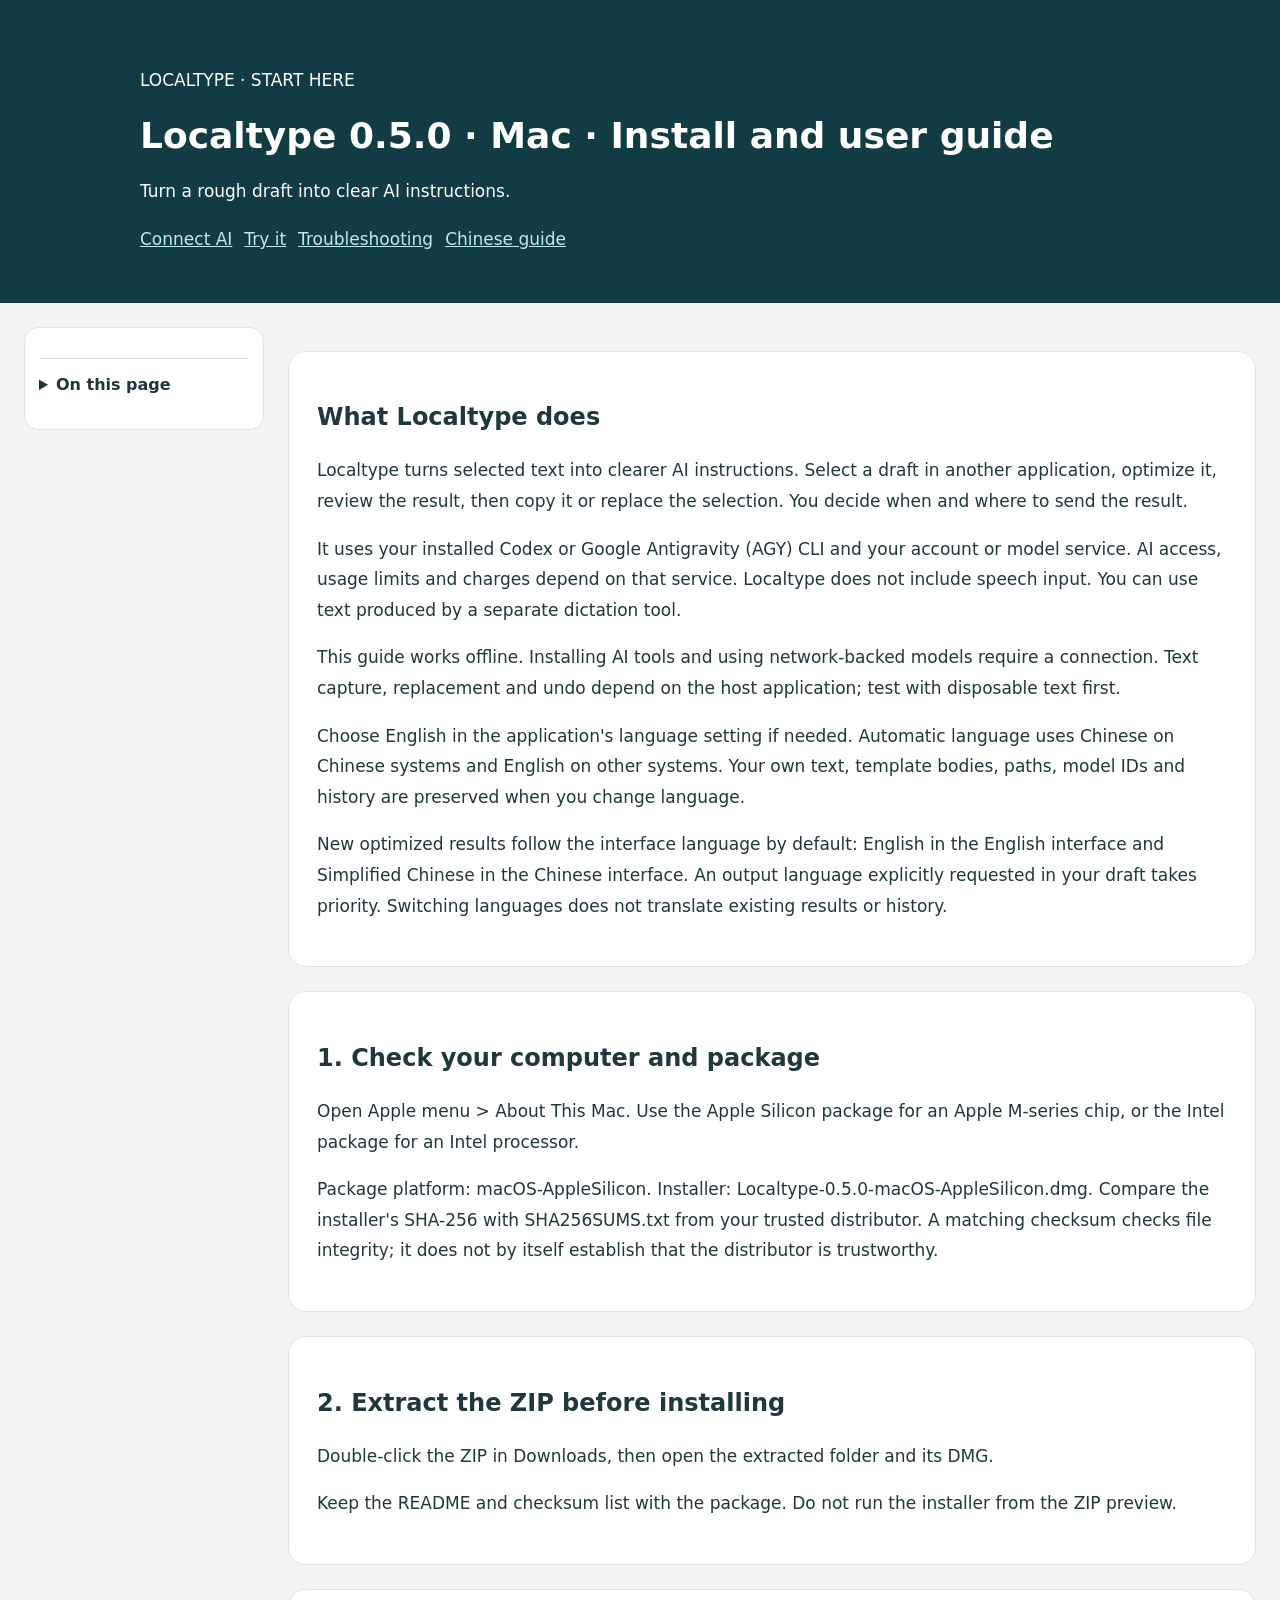
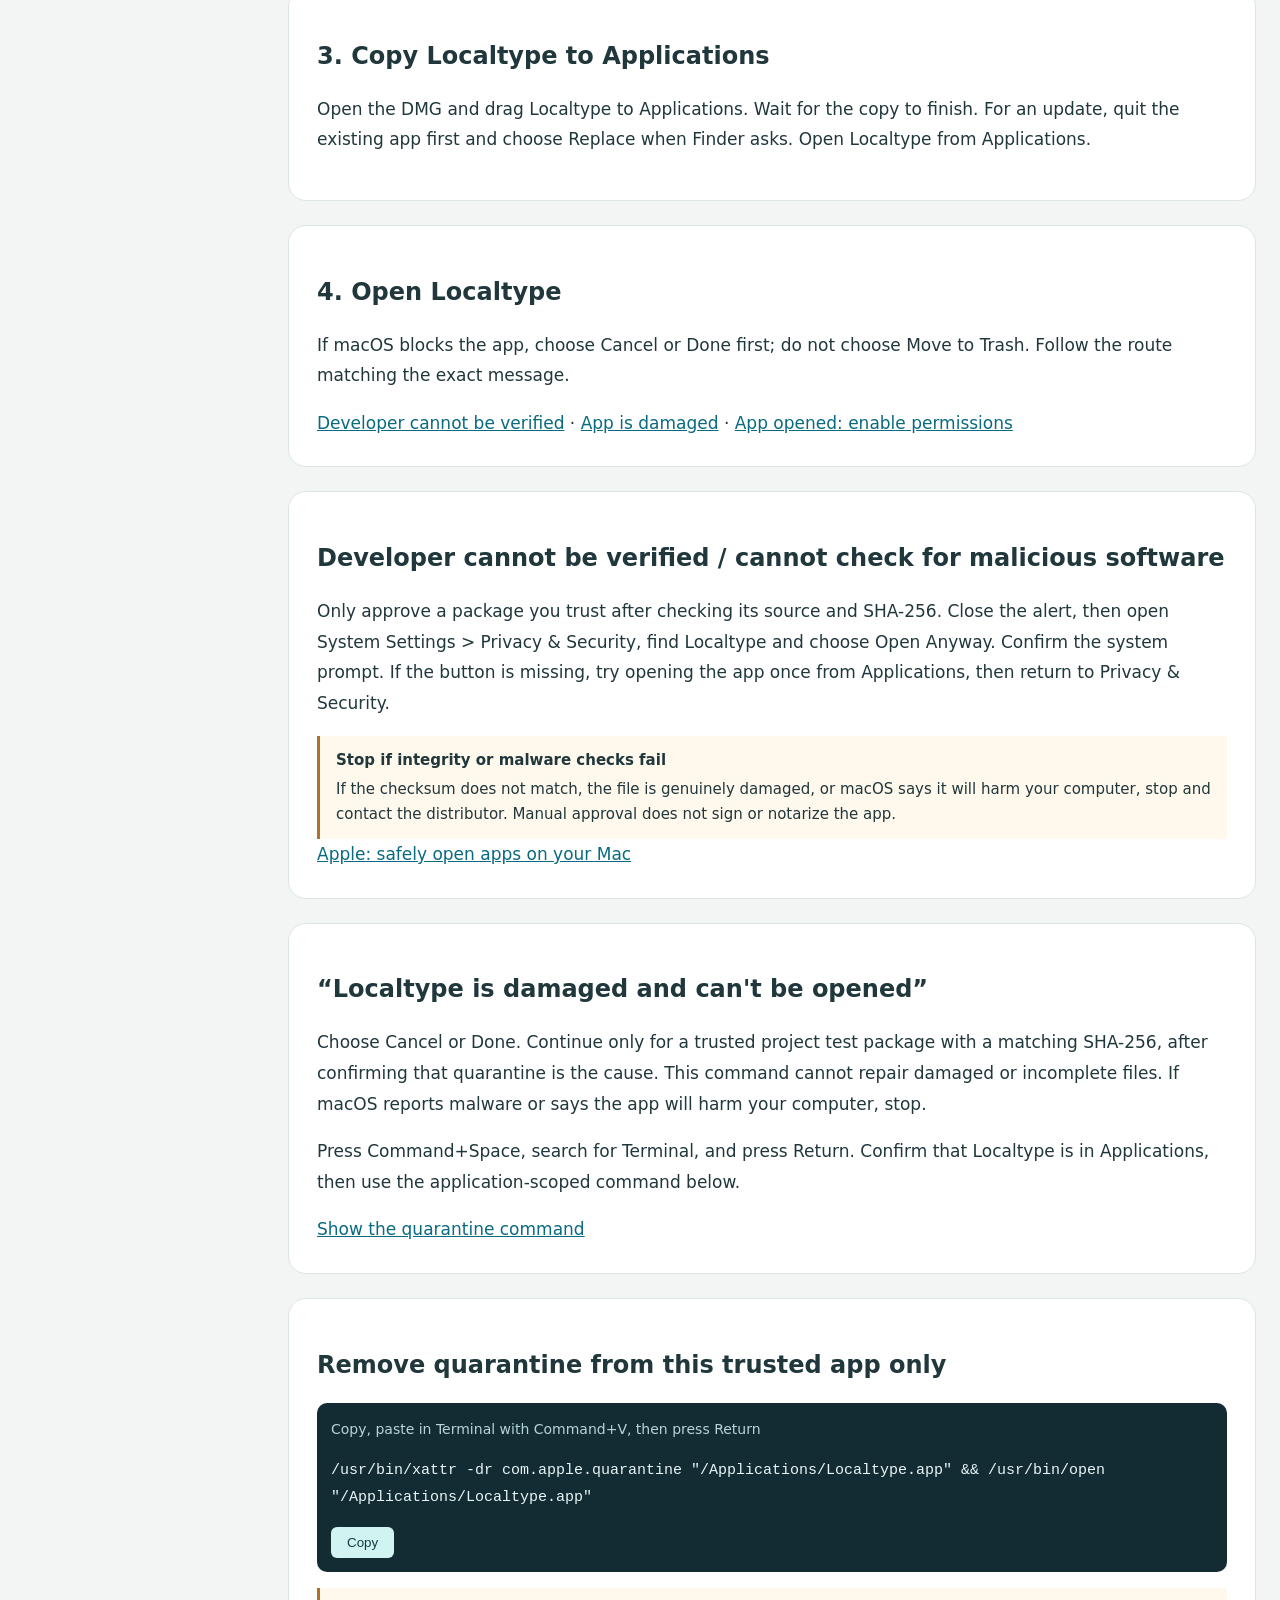
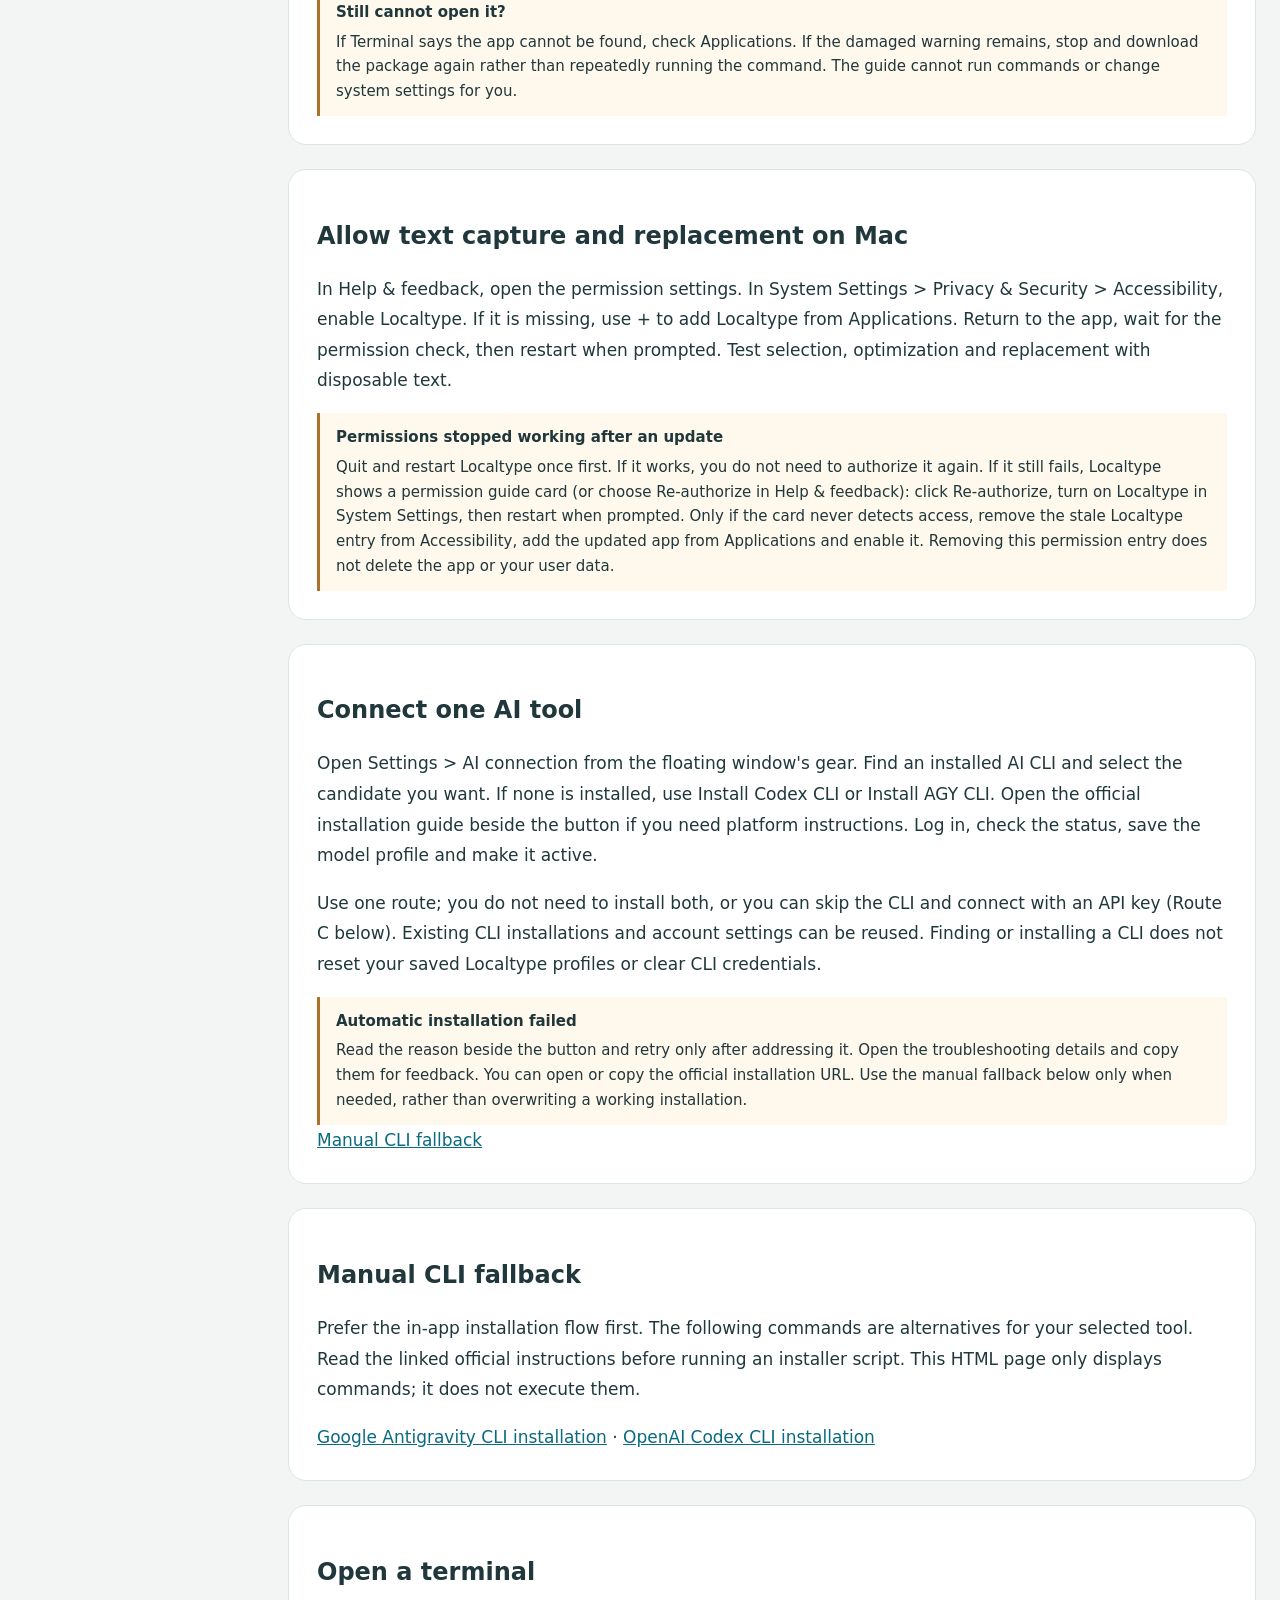
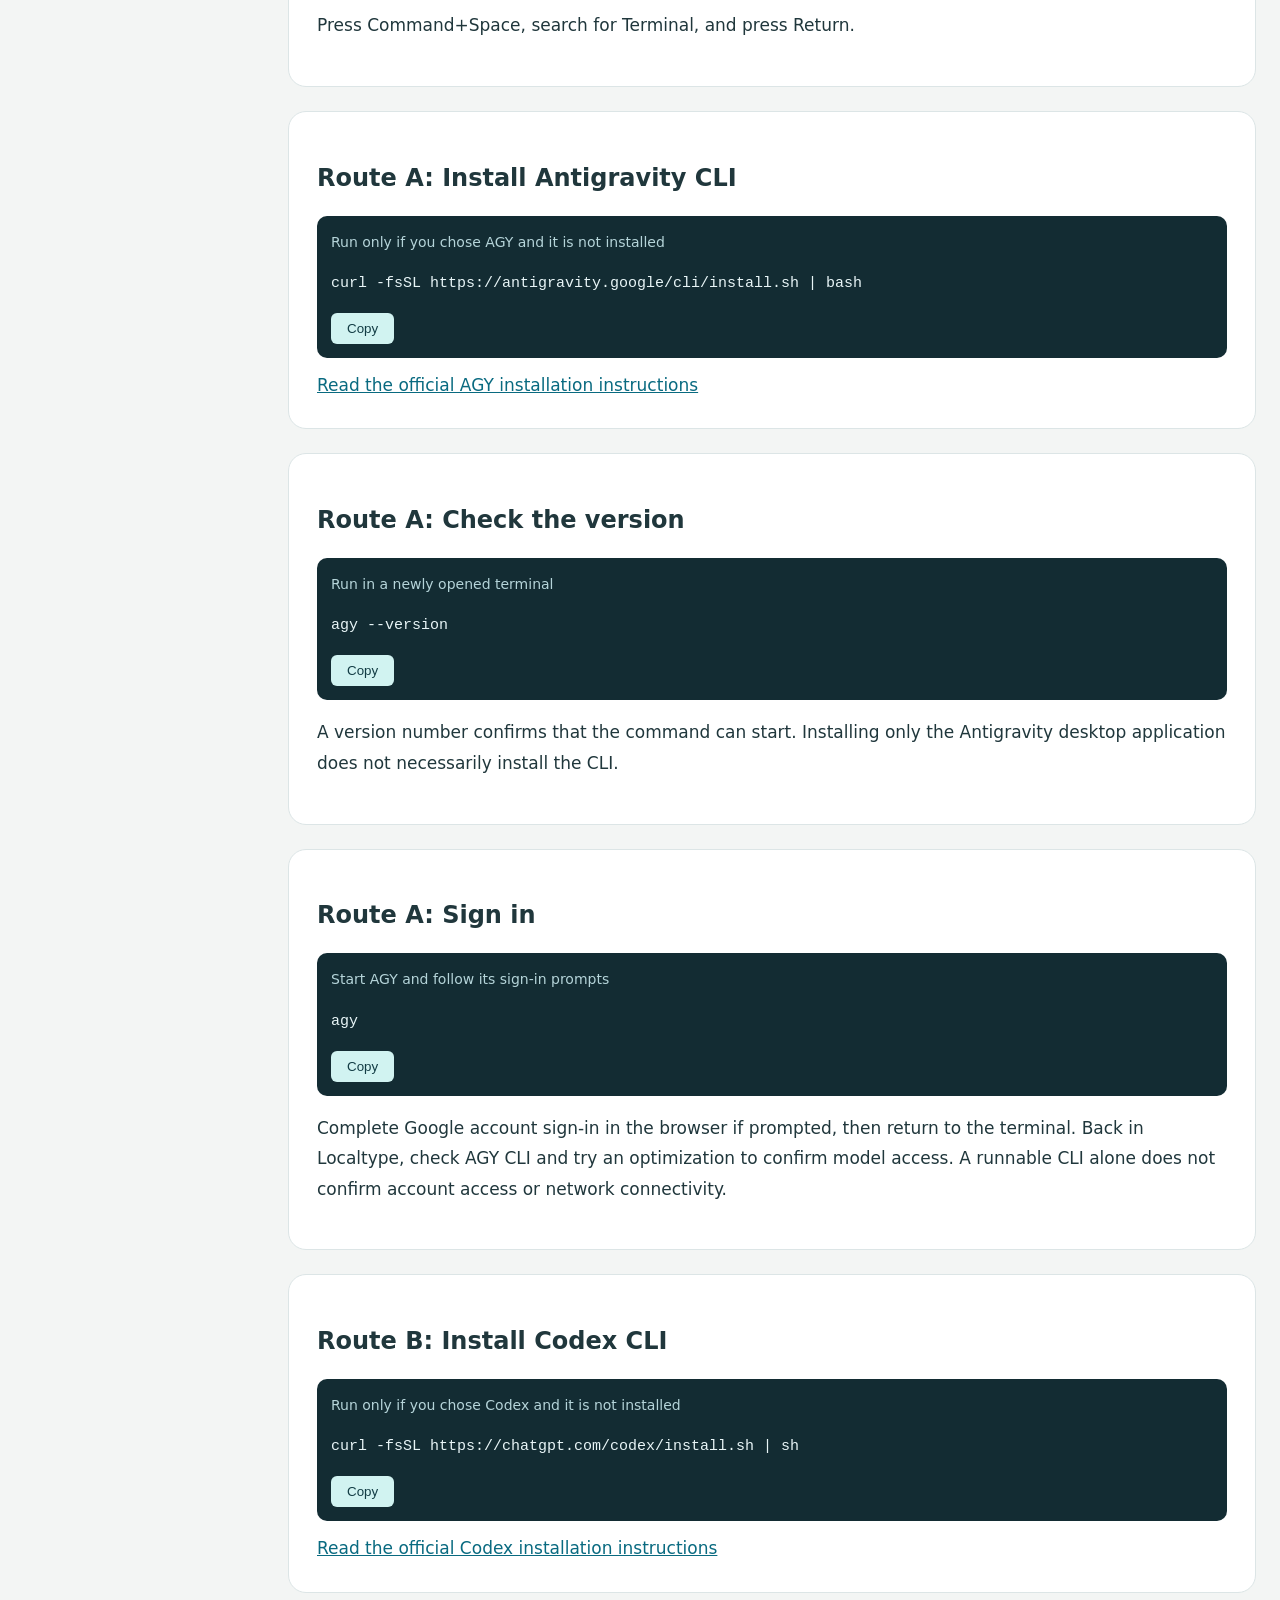
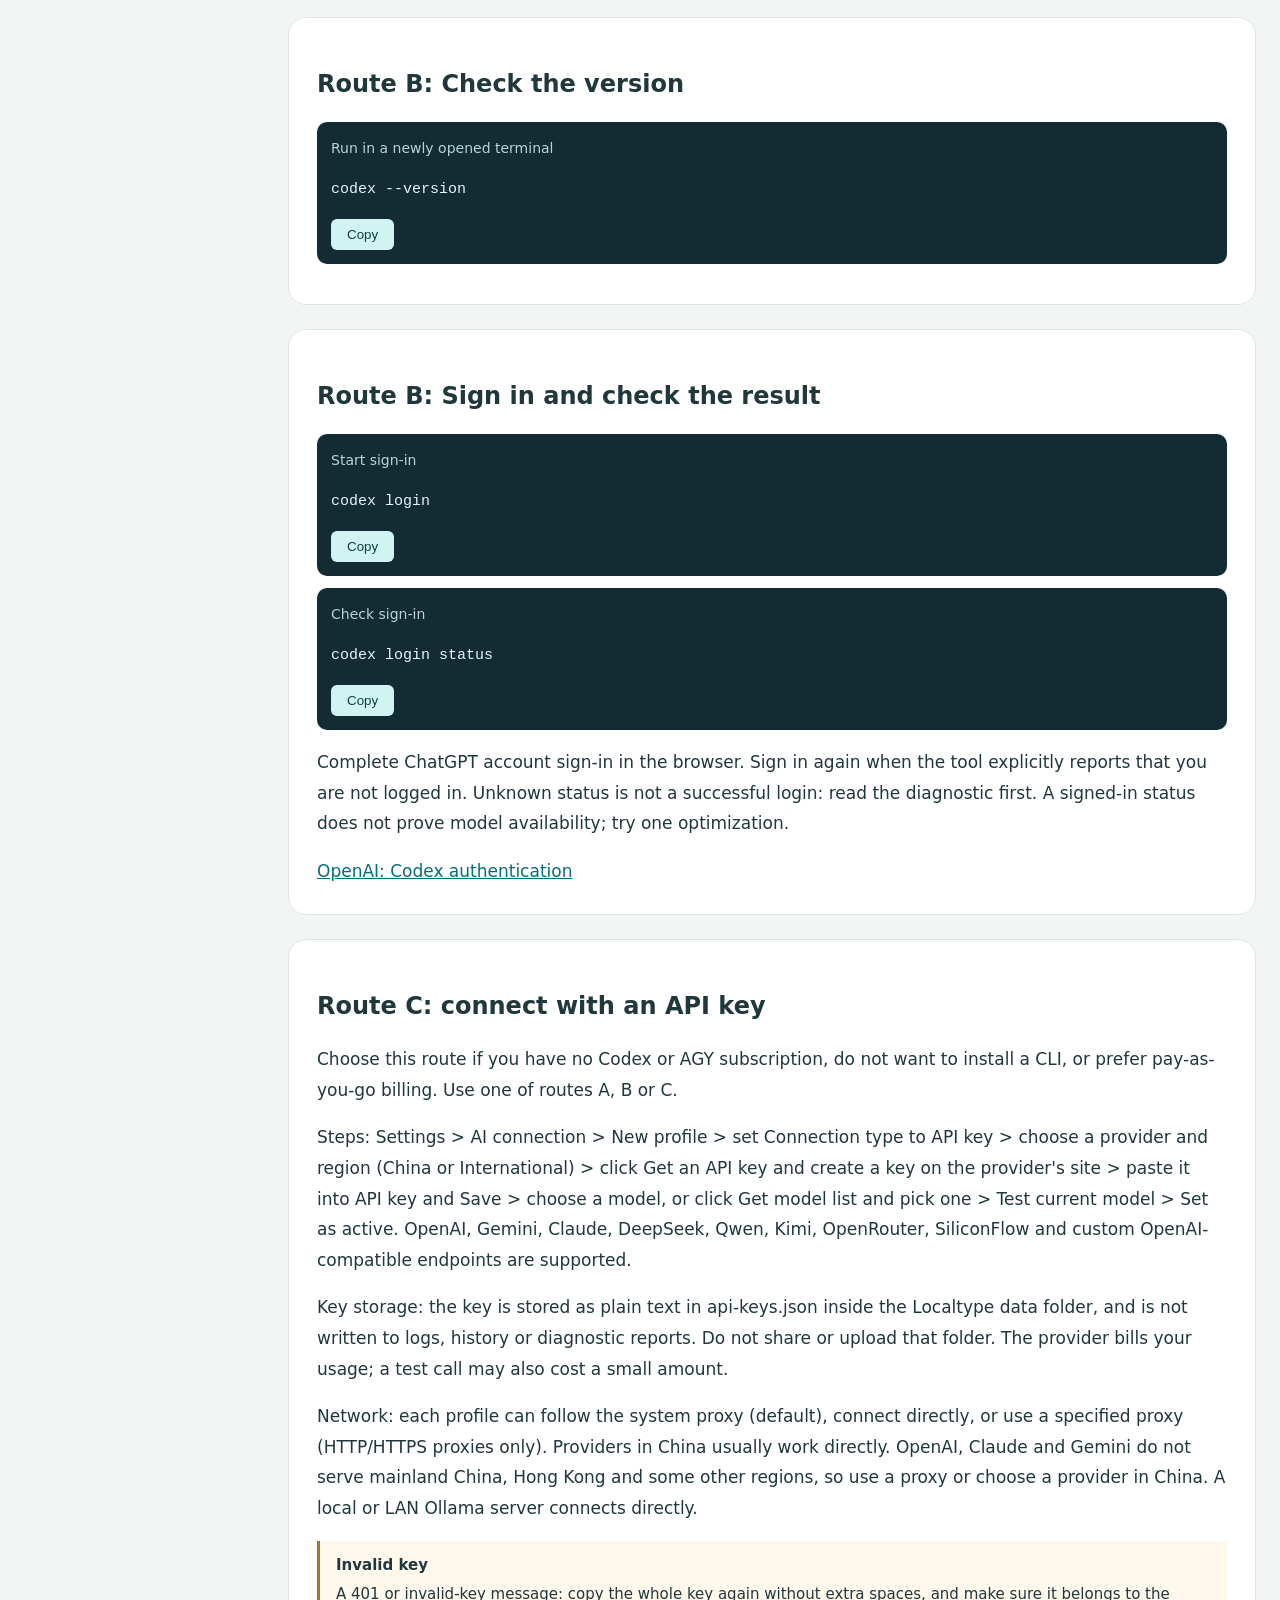
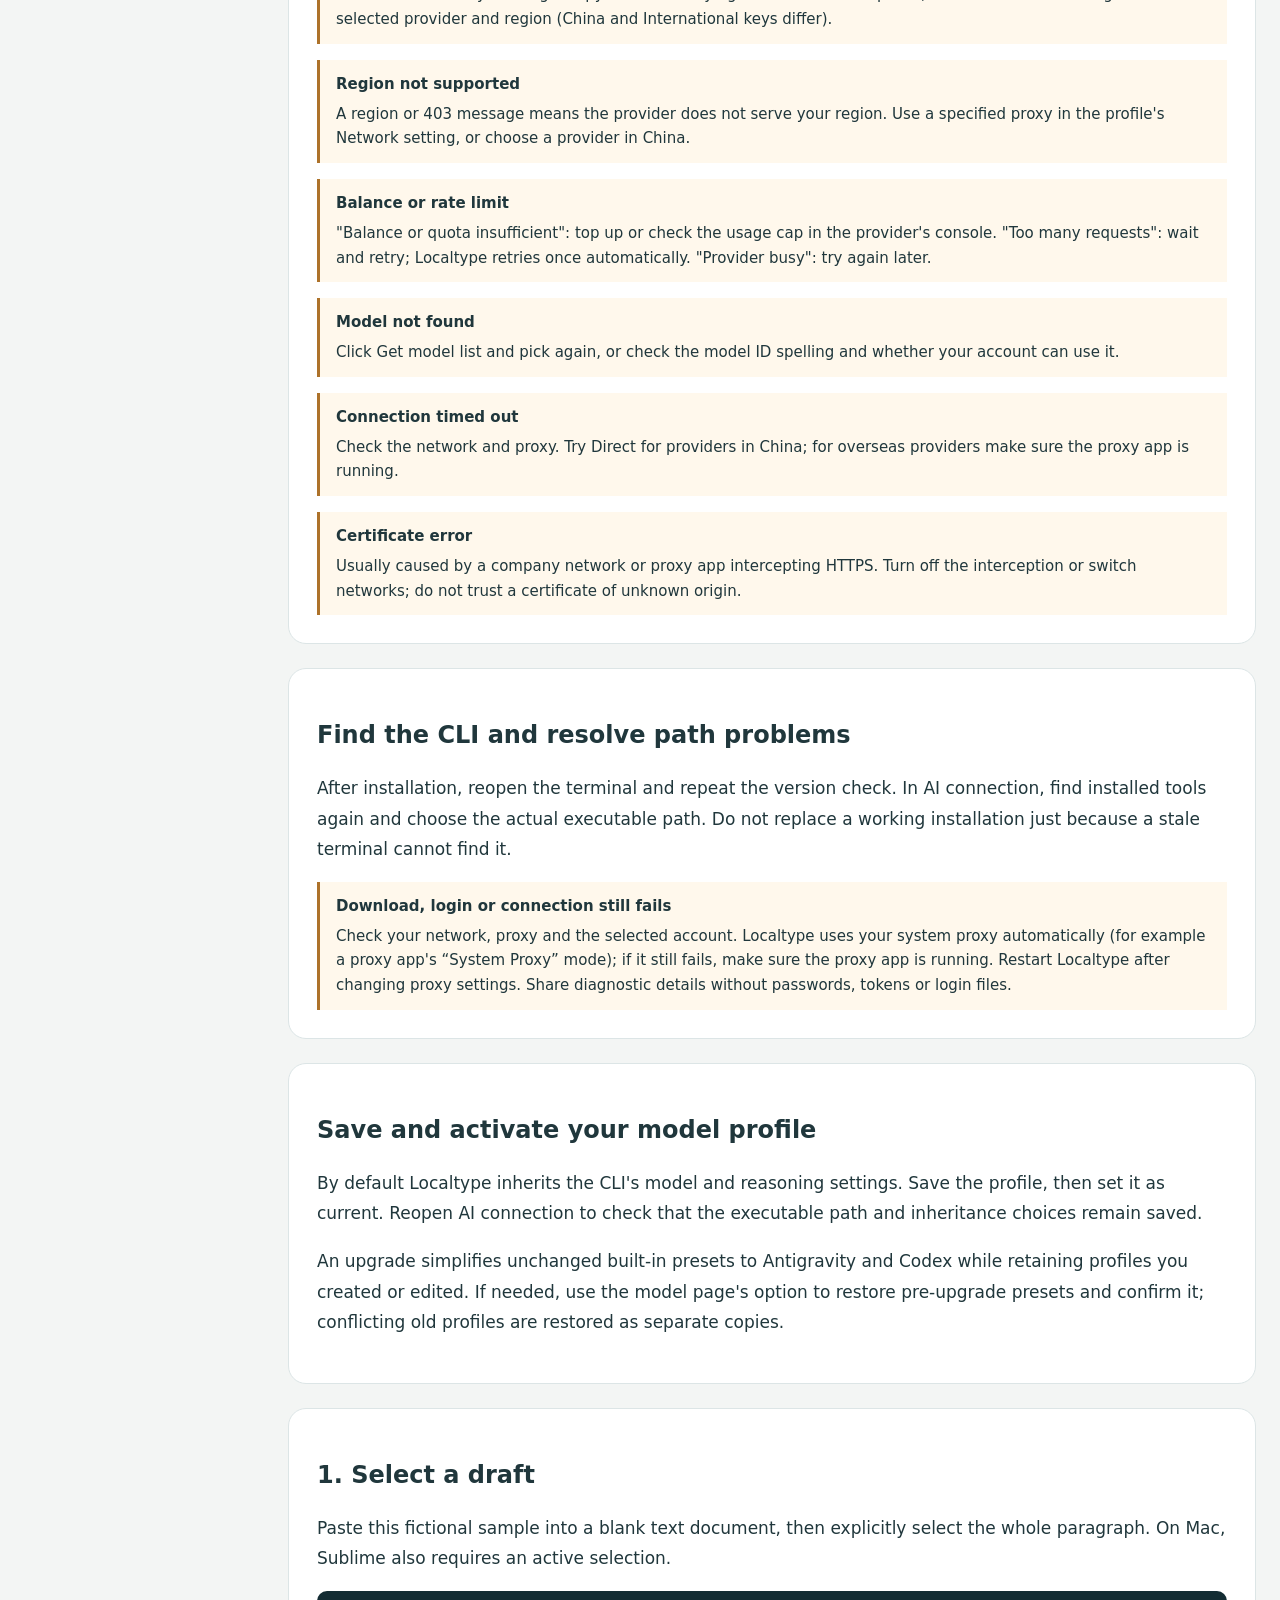
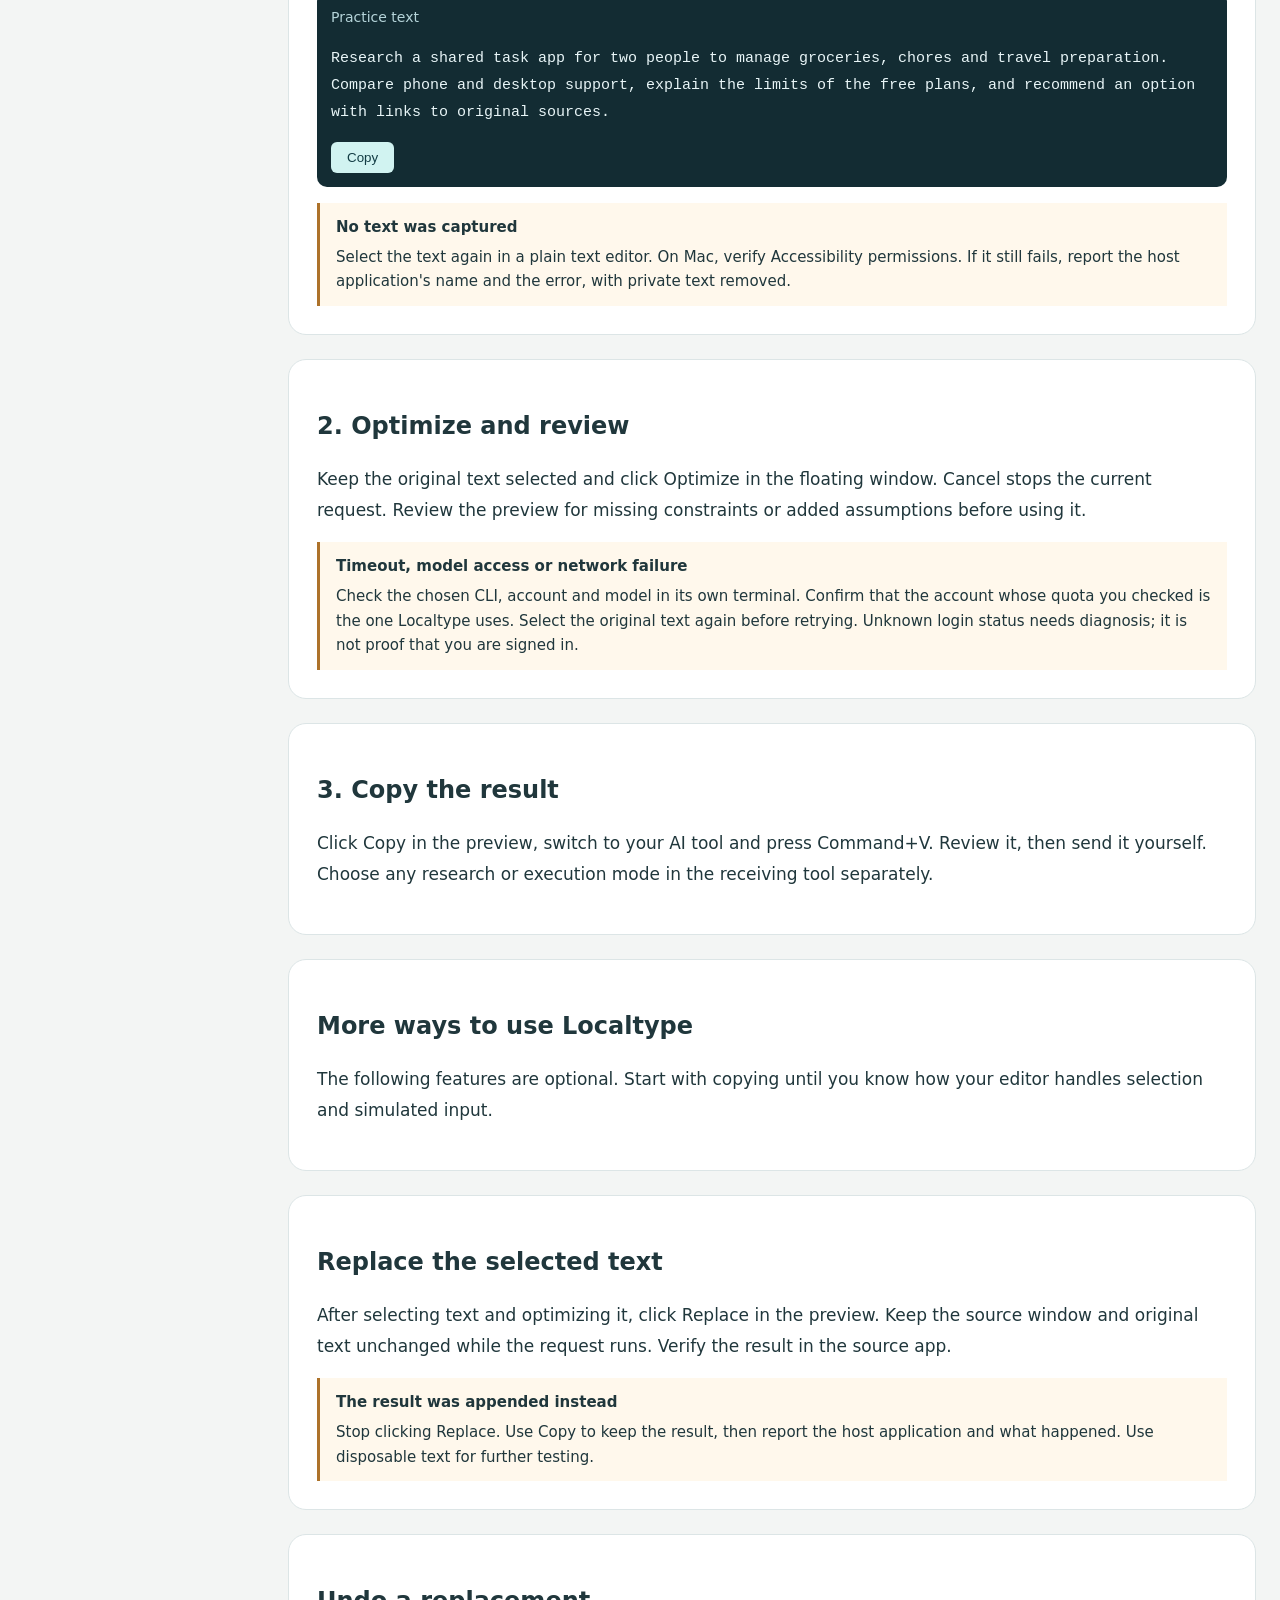
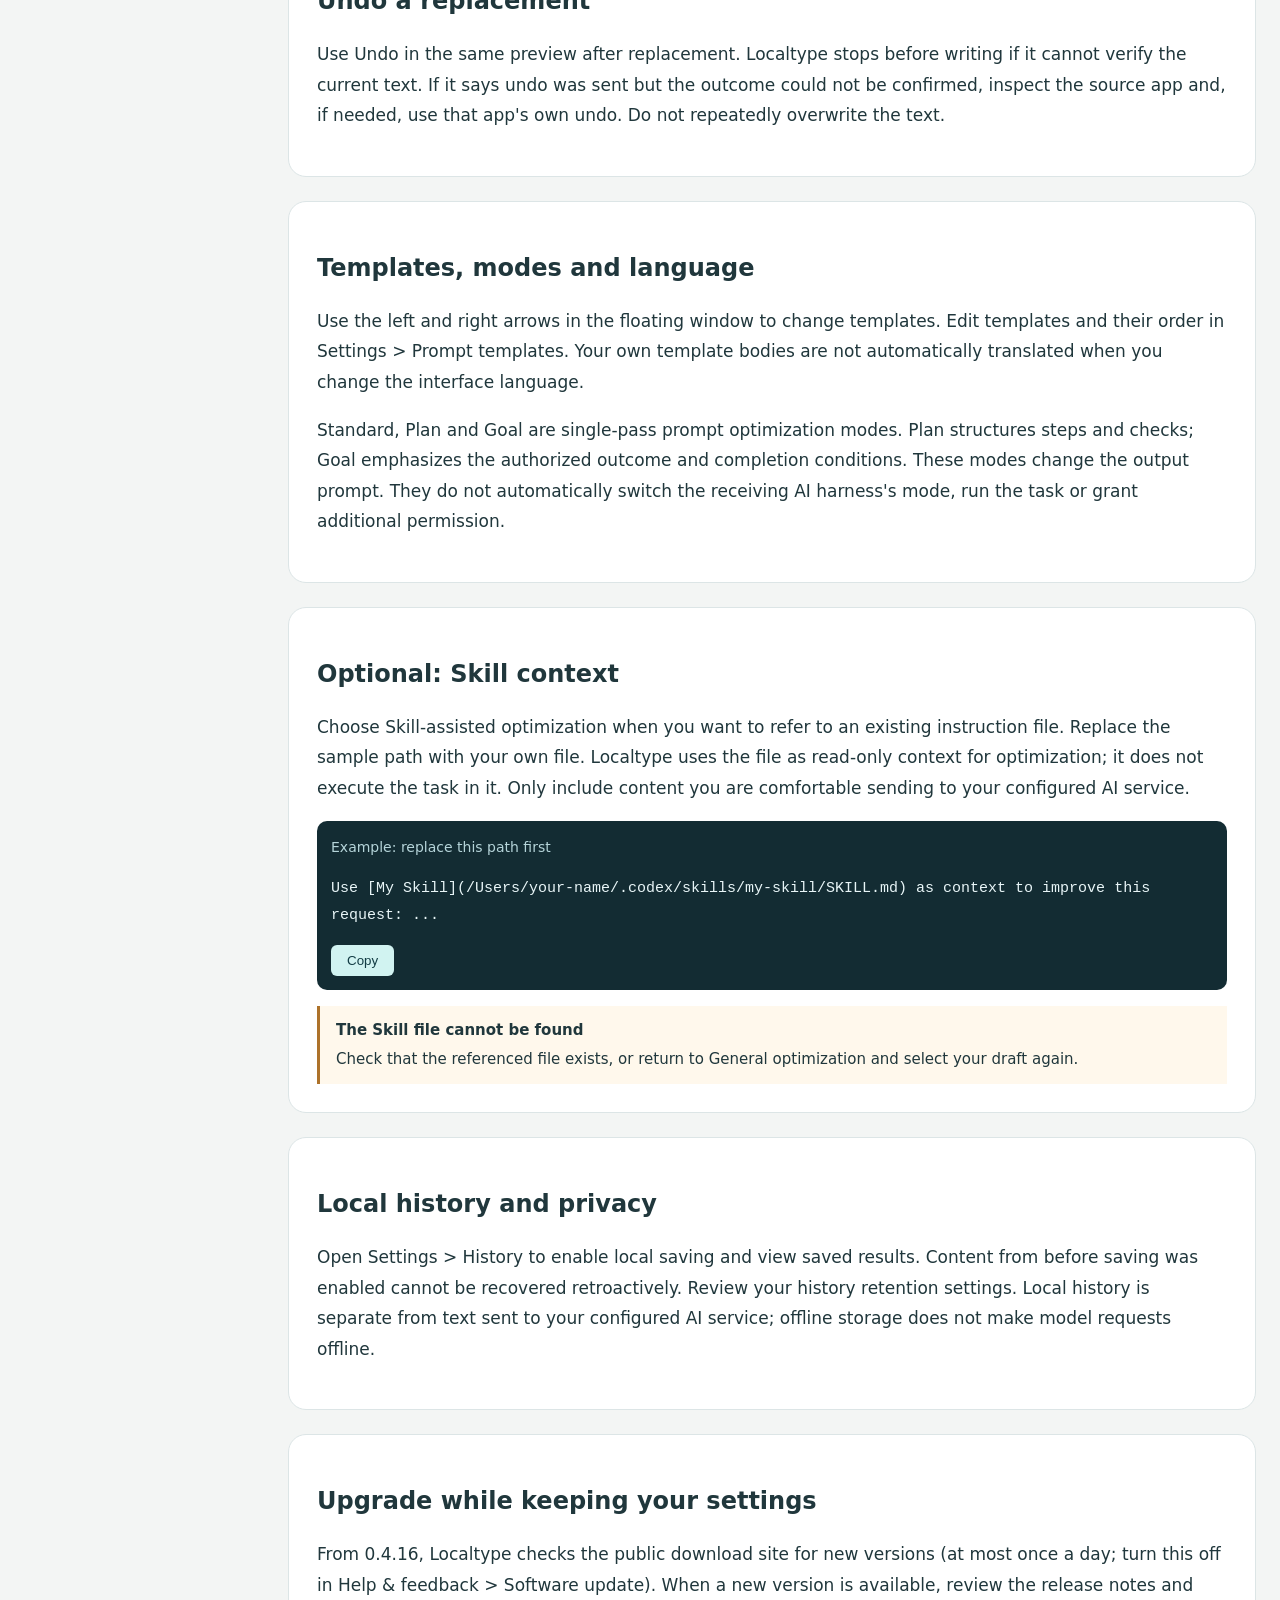
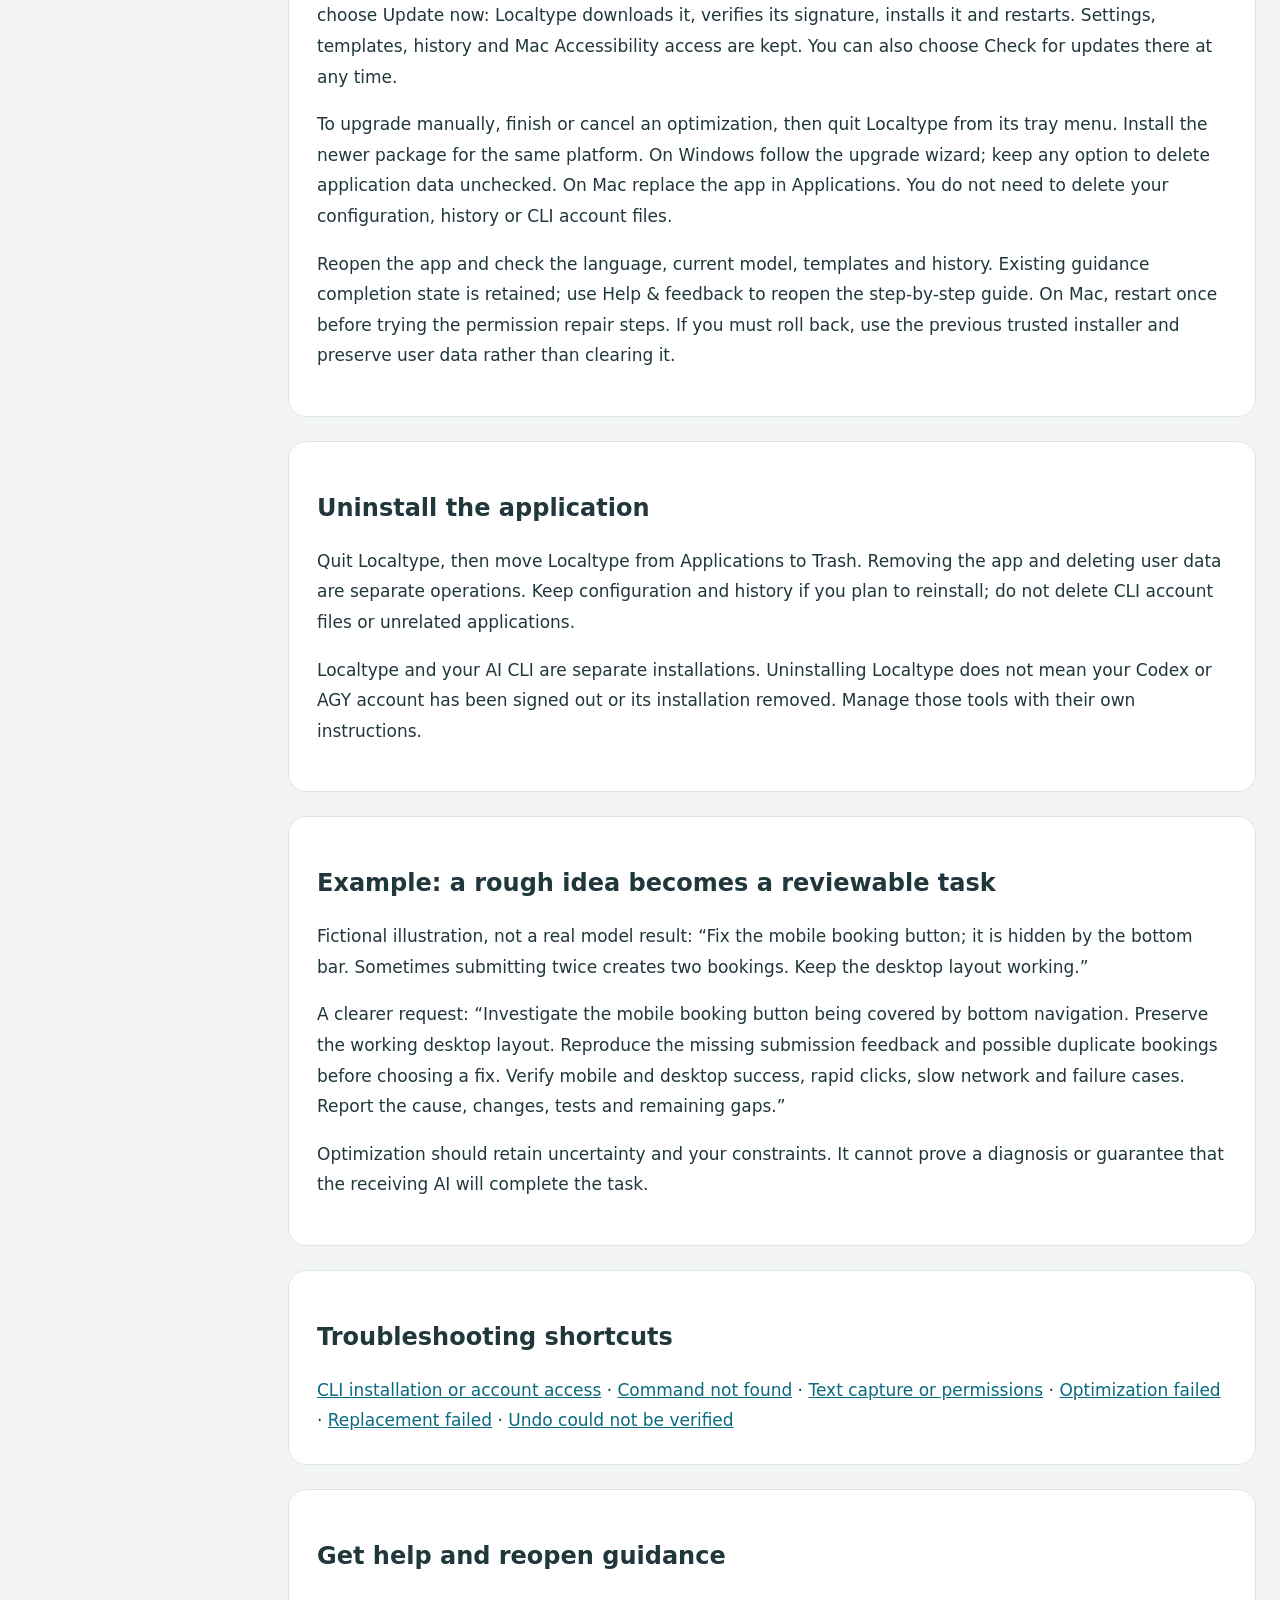
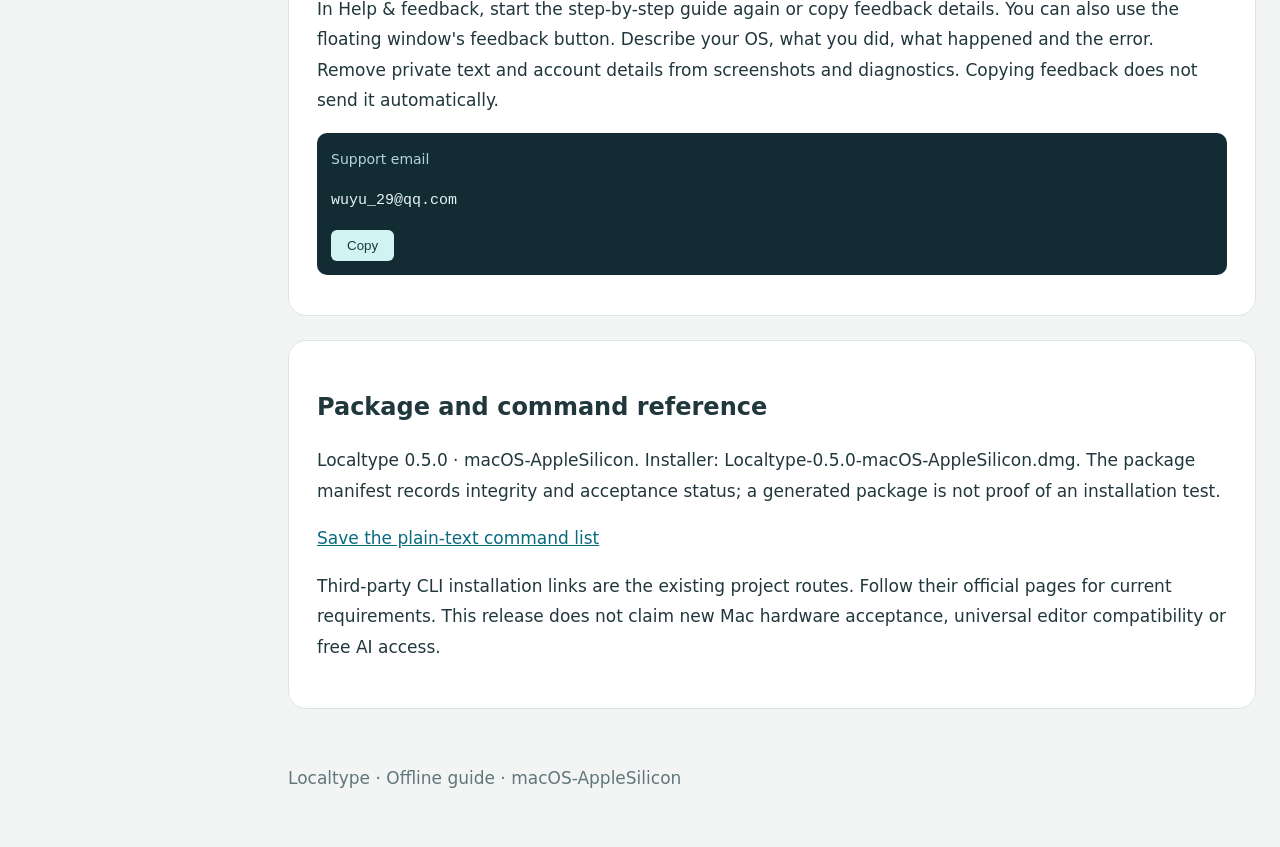
==== commit a9d88751: "docs: publish 0.5.0 downloads, guides and in-app update manifest Co-Authored-By: Claude Opus 5.5 <no" ====
--- a/guides/mac-arm/Start here.html
+++ b/guides/mac-arm/Start here.html
@@ -1,4 +1,4 @@
-<!doctype html><html lang="en"><head><meta charset="utf-8"><meta name="viewport" content="width=device-width,initial-scale=1"><link rel="icon" href="data:,"><title>Localtype 0.4.17 · Mac · Install and user guide</title><style>*{box-sizing:border-box}html{scroll-behavior:smooth}body{margin:0;background:#f3f5f4;color:#20373c;font:17px/1.8 system-ui,'Microsoft YaHei',sans-serif}header{background:#123c44;color:white;padding:48px max(24px,calc((100% - 1000px)/2))}h1{font-size:36px;line-height:1.3;margin:12px 0}h2{line-height:1.5;font-size:24px}main{max-width:1050px;margin:auto;padding:24px}nav{display:flex;gap:12px;flex-wrap:wrap}a{color:#096a80}header a{color:#bdebf1}section{background:white;padding:28px;border-radius:18px;margin:24px 0;border:1px solid #dce5e6}figure{margin:0}img{width:100%;height:auto}figcaption,.small{color:#60767a;font-size:14px}.expected{border-left:4px solid #188779;padding:10px 16px;background:#eff8f5}.command{background:#132c33;color:#e8f5f7;border-radius:10px;padding:14px;margin:12px 0}.command p{margin:0;color:#b5d4d9;font-size:14px}pre{white-space:pre-wrap;overflow-wrap:anywhere;font:15px/1.8 Consolas,monospace;user-select:text}button{background:#d1f3f1;color:#123c44;border:0;border-radius:6px;padding:8px 16px;cursor:pointer}button:focus-visible,a:focus-visible{outline:3px solid #e09b27}details{margin:16px 0;border-top:1px solid #ddd;padding-top:12px}summary{font-weight:bold;cursor:pointer}.notice{background:#fff3d6;padding:18px;border-radius:12px}li{margin:8px 0}footer{padding:30px 0;color:#60767a} @media(max-width:600px){h1{font-size:27px}main{padding:12px}section{padding:18px}header{padding:30px 20px}} @media print{button,nav{display:none}section{break-inside:avoid}body{background:white}header{color:black;background:white}}.demo-note{color:#087d76;font-weight:700;letter-spacing:.03em}.map-hint{font-size:15px;color:#52696c}.map-controls{display:flex;flex-wrap:wrap;gap:8px;margin:18px 0}.map-chip{border:2px solid transparent;background:#edf2f3;font-weight:600}.map-chip.active{border-color:#294c58;box-shadow:0 2px 0 #294c58}.compare-grid{display:grid;grid-template-columns:1fr 1fr;gap:18px}.compare-col{min-width:0;border:1px solid #dbe5e6;border-radius:14px;padding:18px;background:#f9fbfb}.compare-col.after{border-color:#75b9ae;background:#f4faf7}.compare-col h3{margin:0;font-size:21px}.compare-col>.small{margin:4px 0 14px;height:52px}.compare-scroll{height:320px;overflow-y:auto;overscroll-behavior:contain;scrollbar-gutter:stable;overflow-anchor:none;padding-right:8px;line-height:1.85;scrollbar-color:#739c9c #e4eeec}.mapped{padding:0;margin:0 0 1.2em;border:0;border-radius:0;white-space:pre-wrap;color:inherit;background:transparent;cursor:pointer}.mapped>span{box-decoration-break:clone;-webkit-box-decoration-break:clone}.mapped.matched>span{background:var(--highlight)}.mapped:focus-visible{outline:2px solid #427c88;outline-offset:3px}.compare-scroll:after{content:"";display:block;height:calc(100% - 28px)}.map-label{display:block;font-size:12px;font-weight:750;margin-bottom:5px;color:var(--ink)}.c0{--tone:#258b82;--ink:#135d57;--highlight:#dcf3ea;color:#193c36}.c1{--tone:#526dd2;--ink:#344b98;--highlight:#e7ecff;color:#283b65}.c2{--tone:#bc8327;--ink:#78500f;--highlight:#fff0d4;color:#59411b}.c3{--tone:#a65b94;--ink:#7b3e6c;--highlight:#f5e5f0;color:#5d3455}.map-chip.c0,.map-chip.c1,.map-chip.c2,.map-chip.c3{background:var(--highlight)}.mapped.c0,.mapped.c1,.mapped.c2,.mapped.c3{color:inherit}.copy-only .command{background:none;margin:12px 0 0;padding:0}.copy-only pre,.copy-only .command>p{display:none}.takeaway{font-weight:650;color:#165c55;margin:18px 0 8px}@media(max-width:700px){.compare-grid{grid-template-columns:repeat(2,minmax(280px,1fr));overflow-x:auto;gap:12px}.compare-scroll{height:300px}.compare-col{padding:14px}}@media(prefers-reduced-motion:reduce){.mapped{transition:none}html{scroll-behavior:auto}}
+<!doctype html><html lang="en"><head><meta charset="utf-8"><meta name="viewport" content="width=device-width,initial-scale=1"><link rel="icon" href="data:,"><title>Localtype 0.5.0 · Mac · Install and user guide</title><style>*{box-sizing:border-box}html{scroll-behavior:smooth}body{margin:0;background:#f3f5f4;color:#20373c;font:17px/1.8 system-ui,'Microsoft YaHei',sans-serif}header{background:#123c44;color:white;padding:48px max(24px,calc((100% - 1000px)/2))}h1{font-size:36px;line-height:1.3;margin:12px 0}h2{line-height:1.5;font-size:24px}main{max-width:1050px;margin:auto;padding:24px}nav{display:flex;gap:12px;flex-wrap:wrap}a{color:#096a80}header a{color:#bdebf1}section{background:white;padding:28px;border-radius:18px;margin:24px 0;border:1px solid #dce5e6}figure{margin:0}img{width:100%;height:auto}figcaption,.small{color:#60767a;font-size:14px}.expected{border-left:4px solid #188779;padding:10px 16px;background:#eff8f5}.command{background:#132c33;color:#e8f5f7;border-radius:10px;padding:14px;margin:12px 0}.command p{margin:0;color:#b5d4d9;font-size:14px}pre{white-space:pre-wrap;overflow-wrap:anywhere;font:15px/1.8 Consolas,monospace;user-select:text}button{background:#d1f3f1;color:#123c44;border:0;border-radius:6px;padding:8px 16px;cursor:pointer}button:focus-visible,a:focus-visible{outline:3px solid #e09b27}details{margin:16px 0;border-top:1px solid #ddd;padding-top:12px}summary{font-weight:bold;cursor:pointer}.notice{background:#fff3d6;padding:18px;border-radius:12px}li{margin:8px 0}footer{padding:30px 0;color:#60767a} @media(max-width:600px){h1{font-size:27px}main{padding:12px}section{padding:18px}header{padding:30px 20px}} @media print{button,nav{display:none}section{break-inside:avoid}body{background:white}header{color:black;background:white}}.demo-note{color:#087d76;font-weight:700;letter-spacing:.03em}.map-hint{font-size:15px;color:#52696c}.map-controls{display:flex;flex-wrap:wrap;gap:8px;margin:18px 0}.map-chip{border:2px solid transparent;background:#edf2f3;font-weight:600}.map-chip.active{border-color:#294c58;box-shadow:0 2px 0 #294c58}.compare-grid{display:grid;grid-template-columns:1fr 1fr;gap:18px}.compare-col{min-width:0;border:1px solid #dbe5e6;border-radius:14px;padding:18px;background:#f9fbfb}.compare-col.after{border-color:#75b9ae;background:#f4faf7}.compare-col h3{margin:0;font-size:21px}.compare-col>.small{margin:4px 0 14px;height:52px}.compare-scroll{height:320px;overflow-y:auto;overscroll-behavior:contain;scrollbar-gutter:stable;overflow-anchor:none;padding-right:8px;line-height:1.85;scrollbar-color:#739c9c #e4eeec}.mapped{padding:0;margin:0 0 1.2em;border:0;border-radius:0;white-space:pre-wrap;color:inherit;background:transparent;cursor:pointer}.mapped>span{box-decoration-break:clone;-webkit-box-decoration-break:clone}.mapped.matched>span{background:var(--highlight)}.mapped:focus-visible{outline:2px solid #427c88;outline-offset:3px}.compare-scroll:after{content:"";display:block;height:calc(100% - 28px)}.map-label{display:block;font-size:12px;font-weight:750;margin-bottom:5px;color:var(--ink)}.c0{--tone:#258b82;--ink:#135d57;--highlight:#dcf3ea;color:#193c36}.c1{--tone:#526dd2;--ink:#344b98;--highlight:#e7ecff;color:#283b65}.c2{--tone:#bc8327;--ink:#78500f;--highlight:#fff0d4;color:#59411b}.c3{--tone:#a65b94;--ink:#7b3e6c;--highlight:#f5e5f0;color:#5d3455}.map-chip.c0,.map-chip.c1,.map-chip.c2,.map-chip.c3{background:var(--highlight)}.mapped.c0,.mapped.c1,.mapped.c2,.mapped.c3{color:inherit}.copy-only .command{background:none;margin:12px 0 0;padding:0}.copy-only pre,.copy-only .command>p{display:none}.takeaway{font-weight:650;color:#165c55;margin:18px 0 8px}@media(max-width:700px){.compare-grid{grid-template-columns:repeat(2,minmax(280px,1fr));overflow-x:auto;gap:12px}.compare-scroll{height:300px}.compare-col{padding:14px}}@media(prefers-reduced-motion:reduce){.mapped{transition:none}html{scroll-behavior:auto}}
 .step-help{margin-top:16px;padding:12px 16px;border-left:3px solid #ad722a;background:#fff8ec;font-size:15px;line-height:1.65}.step-help p{margin:5px 0 0}.step-help:target{outline:2px solid #ad722a;outline-offset:3px}
 .legacy-step-anchor{display:block;position:relative;top:-12px;visibility:hidden}#manual-cli{margin-top:24px}.manual-cli-note{color:#60767a}
-.guide-layout{max-width:1320px;margin:auto;display:grid;grid-template-columns:240px minmax(0,1050px);gap:24px;padding:24px}.guide-layout main{max-width:1050px;width:100%;margin:0;padding:0}.guide-toc{align-self:start;position:sticky;top:20px;background:white;border:1px solid #dce5e6;border-radius:14px;padding:14px}.guide-toc summary{font-size:16px}.guide-toc nav{display:grid;gap:4px;margin-top:10px}.guide-toc a{padding:5px 7px;border-radius:6px;text-decoration:none}.guide-toc a[aria-current="true"]{background:#dff3ef;color:#123c44;font-weight:700}.route-tabs{display:flex;flex-wrap:wrap;gap:8px;margin:16px 0}.route-tabs button[aria-pressed="true"]{background:#123c44;color:white}.route-hint,.route-noscript{font-size:14px;color:#60767a}.guide-toc a:focus-visible,.route-tabs button:focus-visible{outline:3px solid #e09b27;outline-offset:2px}body[data-guide-route="agy"] .route-codex,body[data-guide-route="codex"] .route-agy{display:none}@media(max-width:900px){.guide-layout{display:block;padding:12px}.guide-toc{position:static;margin:0 0 16px;padding:12px}}@media(max-width:600px){.guide-layout{padding:12px}}</style></head><body><header><p>LOCALTYPE · START HERE</p><h1>Localtype 0.4.17 · Mac · Install and user guide</h1><p>Turn a rough draft into clear AI instructions.</p><nav><a href="#connect-ai">Connect AI</a><a href="#use-select-text">Try it</a><a href="#trouble">Troubleshooting</a><a href="安装必看.html">Chinese guide</a></nav></header><div class="guide-layout"><aside class="guide-toc"><details><summary>On this page</summary><nav aria-label="Guide contents"><a href="#intro">What Localtype does</a><a href="#install-platform">1. Check your computer and package</a><a href="#install-unpack">2. Extract the ZIP before installing</a><a href="#install-copy-app">3. Copy Localtype to Applications</a><a href="#install-open-app">4. Open Localtype</a><a href="#install-security-approval">Developer cannot be verified / cannot check for malicious software</a><a href="#install-damaged-diagnose">“Localtype is damaged and can&#x27;t be opened”</a><a href="#install-quarantine-repair">Remove quarantine from this trusted app only</a><a href="#permission-accessibility">Allow text capture and replacement on Mac</a><a href="#connect-ai">Connect one AI tool</a><a href="#manual-cli">Manual CLI fallback</a><a href="#cli-terminal">Open a terminal</a><a href="#agy-install">Route A: Install Antigravity CLI</a><a href="#agy-version">Route A: Check the version</a><a href="#agy-login">Route A: Sign in</a><a href="#codex-install">Route B: Install Codex CLI</a><a href="#codex-version">Route B: Check the version</a><a href="#codex-login">Route B: Sign in and check the result</a><a href="#connect-cli-path">Find the CLI and resolve path problems</a><a href="#connect-save-settings">Save and activate your model profile</a><a href="#use-select-text">1. Select a draft</a><a href="#use-optimize">2. Optimize and review</a><a href="#use-copy-result">3. Copy the result</a><a href="#more-usage">More ways to use Localtype</a><a href="#more-replace">Replace the selected text</a><a href="#more-undo">Undo a replacement</a><a href="#more-template">Templates, modes and language</a><a href="#more-skill">Optional: Skill context</a><a href="#more-history">Local history and privacy</a><a href="#upgrade">Upgrade while keeping your settings</a><a href="#uninstall">Uninstall the application</a><a href="#examples">Example: a rough idea becomes a reviewable task</a><a href="#trouble">Troubleshooting shortcuts</a><a href="#more-feedback">Get help and reopen guidance</a><a href="#reference">Package and command reference</a></nav></details></aside><main><section id="intro"><h2>What Localtype does</h2><p>Localtype turns selected text into clearer AI instructions. Select a draft in another application, optimize it, review the result, then copy it or replace the selection. You decide when and where to send the result.</p><p>It uses your installed Codex or Google Antigravity (AGY) CLI and your account or model service. AI access, usage limits and charges depend on that service. Localtype does not include speech input. You can use text produced by a separate dictation tool.</p><p>This guide works offline. Installing AI tools and using network-backed models require a connection. Text capture, replacement and undo depend on the host application; test with disposable text first.</p><p>Choose English in the application&#x27;s language setting if needed. Automatic language uses Chinese on Chinese systems and English on other systems. Your own text, template bodies, paths, model IDs and history are preserved when you change language.</p><p>New optimized results follow the interface language by default: English in the English interface and Simplified Chinese in the Chinese interface. An output language explicitly requested in your draft takes priority. Switching languages does not translate existing results or history.</p></section><section id="install-platform"><h2>1. Check your computer and package</h2><p>Open Apple menu &gt; About This Mac. Use the Apple Silicon package for an Apple M-series chip, or the Intel package for an Intel processor.</p><p>Package platform: macOS-AppleSilicon. Installer: Localtype-0.4.17-macOS-AppleSilicon.dmg. Compare the installer&#x27;s SHA-256 with SHA256SUMS.txt from your trusted distributor. A matching checksum checks file integrity; it does not by itself establish that the distributor is trustworthy.</p></section><section id="install-unpack"><h2>2. Extract the ZIP before installing</h2><p>Double-click the ZIP in Downloads, then open the extracted folder and its DMG.</p><p>Keep the README and checksum list with the package. Do not run the installer from the ZIP preview.</p></section><section id="install-copy-app"><h2>3. Copy Localtype to Applications</h2><p>Open the DMG and drag Localtype to Applications. Wait for the copy to finish. For an update, quit the existing app first and choose Replace when Finder asks. Open Localtype from Applications.</p></section><section id="install-open-app"><h2>4. Open Localtype</h2><p>If macOS blocks the app, choose Cancel or Done first; do not choose Move to Trash. Follow the route matching the exact message.</p><a href="#install-security-approval">Developer cannot be verified</a> · <a href="#install-damaged-diagnose">App is damaged</a> · <a href="#permission-accessibility">App opened: enable permissions</a></section><section id="install-security-approval"><h2>Developer cannot be verified / cannot check for malicious software</h2><p>Only approve a package you trust after checking its source and SHA-256. Close the alert, then open System Settings &gt; Privacy &amp; Security, find Localtype and choose Open Anyway. Confirm the system prompt. If the button is missing, try opening the app once from Applications, then return to Privacy &amp; Security.</p><aside class="step-help"><strong>Stop if integrity or malware checks fail</strong><p>If the checksum does not match, the file is genuinely damaged, or macOS says it will harm your computer, stop and contact the distributor. Manual approval does not sign or notarize the app.</p></aside><a href="https://support.apple.com/en-sg/102445">Apple: safely open apps on your Mac</a></section><section id="install-damaged-diagnose"><h2>“Localtype is damaged and can&#x27;t be opened”</h2><p>Choose Cancel or Done. Continue only for a trusted project test package with a matching SHA-256, after confirming that quarantine is the cause. This command cannot repair damaged or incomplete files. If macOS reports malware or says the app will harm your computer, stop.</p><p>Press Command+Space, search for Terminal, and press Return. Confirm that Localtype is in Applications, then use the application-scoped command below.</p><a href="#install-quarantine-repair">Show the quarantine command</a></section><section id="install-quarantine-repair"><h2>Remove quarantine from this trusted app only</h2><div class="command"><p>Copy, paste in Terminal with Command+V, then press Return</p><pre>/usr/bin/xattr -dr com.apple.quarantine &quot;/Applications/Localtype.app&quot; &amp;&amp; /usr/bin/open &quot;/Applications/Localtype.app&quot;</pre><button type="button">Copy</button></div><aside class="step-help"><strong>Still cannot open it?</strong><p>If Terminal says the app cannot be found, check Applications. If the damaged warning remains, stop and download the package again rather than repeatedly running the command. The guide cannot run commands or change system settings for you.</p></aside></section><section id="permission-accessibility"><h2>Allow text capture and replacement on Mac</h2><p>In Help &amp; feedback, open the permission settings. In System Settings &gt; Privacy &amp; Security &gt; Accessibility, enable Localtype. If it is missing, use + to add Localtype from Applications. Return to the app, wait for the permission check, then restart when prompted. Test selection, optimization and replacement with disposable text.</p><aside class="step-help"><strong>Permissions stopped working after an update</strong><p>Quit and restart Localtype once first. If it works, you do not need to authorize it again. If it still fails, Localtype shows a permission guide card (or choose Re-authorize in Help &amp; feedback): click Re-authorize, turn on Localtype in System Settings, then restart when prompted. Only if the card never detects access, remove the stale Localtype entry from Accessibility, add the updated app from Applications and enable it. Removing this permission entry does not delete the app or your user data.</p></aside></section><section id="connect-ai"><h2>Connect one AI tool</h2><p>Open Settings &gt; AI connection from the floating window&#x27;s gear. Find an installed AI CLI and select the candidate you want. If none is installed, use Install Codex CLI or Install AGY CLI. Open the official installation guide beside the button if you need platform instructions. Log in, check the status, save the model profile and make it active.</p><p>Use one route; you do not need to install both. Existing CLI installations and account settings can be reused. Finding or installing a CLI does not reset your saved Localtype profiles or clear CLI credentials.</p><aside class="step-help"><strong>Automatic installation failed</strong><p>Read the reason beside the button and retry only after addressing it. Open the troubleshooting details and copy them for feedback. You can open or copy the official installation URL. Use the manual fallback below only when needed, rather than overwriting a working installation.</p></aside><a href="#manual-cli">Manual CLI fallback</a></section><section id="manual-cli"><h2>Manual CLI fallback</h2><p>Prefer the in-app installation flow first. The following commands are alternatives for your selected tool. Read the linked official instructions before running an installer script. This HTML page only displays commands; it does not execute them.</p><a href="https://antigravity.google/docs/cli/install">Google Antigravity CLI installation</a> · <a href="https://developers.openai.com/codex/cli">OpenAI Codex CLI installation</a></section><section id="cli-terminal"><h2>Open a terminal</h2><p>Press Command+Space, search for Terminal, and press Return.</p></section><section id="agy-install"><h2>Route A: Install Antigravity CLI</h2><div class="command"><p>Run only if you chose AGY and it is not installed</p><pre>curl -fsSL https://antigravity.google/cli/install.sh | bash</pre><button type="button">Copy</button></div><a href="https://antigravity.google/docs/cli/install">Read the official AGY installation instructions</a></section><section id="agy-version"><h2>Route A: Check the version</h2><div class="command"><p>Run in a newly opened terminal</p><pre>agy --version</pre><button type="button">Copy</button></div><p>A version number confirms that the command can start. Installing only the Antigravity desktop application does not necessarily install the CLI.</p></section><section id="agy-login"><h2>Route A: Sign in</h2><div class="command"><p>Start AGY and follow its sign-in prompts</p><pre>agy</pre><button type="button">Copy</button></div><p>Complete Google account sign-in in the browser if prompted, then return to the terminal. Back in Localtype, check AGY CLI and try an optimization to confirm model access. A runnable CLI alone does not confirm account access or network connectivity.</p></section><section id="codex-install"><h2>Route B: Install Codex CLI</h2><div class="command"><p>Run only if you chose Codex and it is not installed</p><pre>curl -fsSL https://chatgpt.com/codex/install.sh | sh</pre><button type="button">Copy</button></div><a href="https://developers.openai.com/codex/cli">Read the official Codex installation instructions</a></section><section id="codex-version"><h2>Route B: Check the version</h2><div class="command"><p>Run in a newly opened terminal</p><pre>codex --version</pre><button type="button">Copy</button></div></section><section id="codex-login"><h2>Route B: Sign in and check the result</h2><div class="command"><p>Start sign-in</p><pre>codex login</pre><button type="button">Copy</button></div><div class="command"><p>Check sign-in</p><pre>codex login status</pre><button type="button">Copy</button></div><p>Complete ChatGPT account sign-in in the browser. Sign in again when the tool explicitly reports that you are not logged in. Unknown status is not a successful login: read the diagnostic first. A signed-in status does not prove model availability; try one optimization.</p><a href="https://developers.openai.com/codex/auth/">OpenAI: Codex authentication</a></section><section id="connect-cli-path"><h2>Find the CLI and resolve path problems</h2><p>After installation, reopen the terminal and repeat the version check. In AI connection, find installed tools again and choose the actual executable path. Do not replace a working installation just because a stale terminal cannot find it.</p><aside class="step-help"><strong>Download, login or connection still fails</strong><p>Check your network, proxy and the selected account. Localtype uses your system proxy automatically (for example a proxy app&#x27;s “System Proxy” mode); if it still fails, make sure the proxy app is running. Restart Localtype after changing proxy settings. Share diagnostic details without passwords, tokens or login files.</p></aside></section><section id="connect-save-settings"><h2>Save and activate your model profile</h2><p>By default Localtype inherits the CLI&#x27;s model and reasoning settings. Save the profile, then set it as current. Reopen AI connection to check that the executable path and inheritance choices remain saved.</p><p>An upgrade simplifies unchanged built-in presets to Antigravity and Codex while retaining profiles you created or edited. If needed, use the model page&#x27;s option to restore pre-upgrade presets and confirm it; conflicting old profiles are restored as separate copies.</p></section><section id="use-select-text"><h2>1. Select a draft</h2><p>Paste this fictional sample into a blank text document, then explicitly select the whole paragraph. On Mac, Sublime also requires an active selection.</p><div class="command"><p>Practice text</p><pre>Research a shared task app for two people to manage groceries, chores and travel preparation. Compare phone and desktop support, explain the limits of the free plans, and recommend an option with links to original sources.</pre><button type="button">Copy</button></div><aside class="step-help"><strong>No text was captured</strong><p>Select the text again in a plain text editor. On Mac, verify Accessibility permissions. If it still fails, report the host application&#x27;s name and the error, with private text removed.</p></aside></section><section id="use-optimize"><h2>2. Optimize and review</h2><p>Keep the original text selected and click Optimize in the floating window. Cancel stops the current request. Review the preview for missing constraints or added assumptions before using it.</p><aside class="step-help"><strong>Timeout, model access or network failure</strong><p>Check the chosen CLI, account and model in its own terminal. Confirm that the account whose quota you checked is the one Localtype uses. Select the original text again before retrying. Unknown login status needs diagnosis; it is not proof that you are signed in.</p></aside></section><section id="use-copy-result"><h2>3. Copy the result</h2><p>Click Copy in the preview, switch to your AI tool and press Command+V. Review it, then send it yourself. Choose any research or execution mode in the receiving tool separately.</p></section><section id="more-usage"><h2>More ways to use Localtype</h2><p>The following features are optional. Start with copying until you know how your editor handles selection and simulated input.</p></section><section id="more-replace"><h2>Replace the selected text</h2><p>After selecting text and optimizing it, click Replace in the preview. Keep the source window and original text unchanged while the request runs. Verify the result in the source app.</p><aside class="step-help"><strong>The result was appended instead</strong><p>Stop clicking Replace. Use Copy to keep the result, then report the host application and what happened. Use disposable text for further testing.</p></aside></section><section id="more-undo"><h2>Undo a replacement</h2><p>Use Undo in the same preview after replacement. Localtype stops before writing if it cannot verify the current text. If it says undo was sent but the outcome could not be confirmed, inspect the source app and, if needed, use that app&#x27;s own undo. Do not repeatedly overwrite the text.</p></section><section id="more-template"><h2>Templates, modes and language</h2><p>Use the left and right arrows in the floating window to change templates. Edit templates and their order in Settings &gt; Prompt templates. Your own template bodies are not automatically translated when you change the interface language.</p><p>Standard, Plan and Goal are single-pass prompt optimization modes. Plan structures steps and checks; Goal emphasizes the authorized outcome and completion conditions. These modes change the output prompt. They do not automatically switch the receiving AI harness&#x27;s mode, run the task or grant additional permission.</p></section><section id="more-skill"><h2>Optional: Skill context</h2><p>Choose Skill-assisted optimization when you want to refer to an existing instruction file. Replace the sample path with your own file. Localtype uses the file as read-only context for optimization; it does not execute the task in it. Only include content you are comfortable sending to your configured AI service.</p><div class="command"><p>Example: replace this path first</p><pre>Use [My Skill](/Users/your-name/.codex/skills/my-skill/SKILL.md) as context to improve this request: ...</pre><button type="button">Copy</button></div><aside class="step-help"><strong>The Skill file cannot be found</strong><p>Check that the referenced file exists, or return to General optimization and select your draft again.</p></aside></section><section id="more-history"><h2>Local history and privacy</h2><p>Open Settings &gt; History to enable local saving and view saved results. Content from before saving was enabled cannot be recovered retroactively. Review your history retention settings. Local history is separate from text sent to your configured AI service; offline storage does not make model requests offline.</p></section><section id="upgrade"><h2>Upgrade while keeping your settings</h2><p>From 0.4.16, Localtype checks the public download site for new versions (at most once a day; turn this off in Help &amp; feedback &gt; Software update). When a new version is available, review the release notes and choose Update now: Localtype downloads it, verifies its signature, installs it and restarts. Settings, templates, history and Mac Accessibility access are kept. You can also choose Check for updates there at any time.</p><p>To upgrade manually, finish or cancel an optimization, then quit Localtype from its tray menu. Install the newer package for the same platform. On Windows follow the upgrade wizard; keep any option to delete application data unchecked. On Mac replace the app in Applications. You do not need to delete your configuration, history or CLI account files.</p><p>Reopen the app and check the language, current model, templates and history. Existing guidance completion state is retained; use Help &amp; feedback to reopen the step-by-step guide. On Mac, restart once before trying the permission repair steps. If you must roll back, use the previous trusted installer and preserve user data rather than clearing it.</p></section><section id="uninstall"><h2>Uninstall the application</h2><p>Quit Localtype, then move Localtype from Applications to Trash. Removing the app and deleting user data are separate operations. Keep configuration and history if you plan to reinstall; do not delete CLI account files or unrelated applications.</p><p>Localtype and your AI CLI are separate installations. Uninstalling Localtype does not mean your Codex or AGY account has been signed out or its installation removed. Manage those tools with their own instructions.</p></section><section id="examples"><h2>Example: a rough idea becomes a reviewable task</h2><p>Fictional illustration, not a real model result: “Fix the mobile booking button; it is hidden by the bottom bar. Sometimes submitting twice creates two bookings. Keep the desktop layout working.”</p><p>A clearer request: “Investigate the mobile booking button being covered by bottom navigation. Preserve the working desktop layout. Reproduce the missing submission feedback and possible duplicate bookings before choosing a fix. Verify mobile and desktop success, rapid clicks, slow network and failure cases. Report the cause, changes, tests and remaining gaps.”</p><p>Optimization should retain uncertainty and your constraints. It cannot prove a diagnosis or guarantee that the receiving AI will complete the task.</p></section><section id="trouble"><h2>Troubleshooting shortcuts</h2><a href="#connect-ai">CLI installation or account access</a> · <a href="#connect-cli-path">Command not found</a> · <a href="#permission-accessibility">Text capture or permissions</a> · <a href="#use-optimize">Optimization failed</a> · <a href="#more-replace">Replacement failed</a> · <a href="#more-undo">Undo could not be verified</a></section><section id="more-feedback"><h2>Get help and reopen guidance</h2><p>In Help &amp; feedback, start the step-by-step guide again or copy feedback details. You can also use the floating window&#x27;s feedback button. Describe your OS, what you did, what happened and the error. Remove private text and account details from screenshots and diagnostics. Copying feedback does not send it automatically.</p><div class="command"><p>Support email</p><pre>wuyu_29@qq.com</pre><button type="button">Copy</button></div></section><section id="reference"><h2>Package and command reference</h2><p>Localtype 0.4.17 · macOS-AppleSilicon. Installer: Localtype-0.4.17-macOS-AppleSilicon.dmg. The package manifest records integrity and acceptance status; a generated package is not proof of an installation test.</p><a download="Commands.txt" href="[data-uri]">Save the plain-text command list</a><p>Third-party CLI installation links are the existing project routes. Follow their official pages for current requirements. This release does not claim new Mac hardware acceptance, universal editor compatibility or free AI access.</p></section><footer>Localtype · Offline guide · macOS-AppleSilicon</footer></main></div><script>document.querySelectorAll('.command button').forEach(button=>button.addEventListener('click',async()=>{const pre=button.parentElement.querySelector('pre');try{await navigator.clipboard.writeText(pre.textContent);button.textContent='Copied';}catch{const selection=window.getSelection();const range=document.createRange();range.selectNodeContents(pre);selection.removeAllRanges();selection.addRange(range);button.textContent='Selected: press Ctrl+C / Command+C';}}));</script></body></html>+.guide-layout{max-width:1320px;margin:auto;display:grid;grid-template-columns:240px minmax(0,1050px);gap:24px;padding:24px}.guide-layout main{max-width:1050px;width:100%;margin:0;padding:0}.guide-toc{align-self:start;position:sticky;top:20px;background:white;border:1px solid #dce5e6;border-radius:14px;padding:14px}.guide-toc summary{font-size:16px}.guide-toc nav{display:grid;gap:4px;margin-top:10px}.guide-toc a{padding:5px 7px;border-radius:6px;text-decoration:none}.guide-toc a[aria-current="true"]{background:#dff3ef;color:#123c44;font-weight:700}.route-tabs{display:flex;flex-wrap:wrap;gap:8px;margin:16px 0}.route-tabs button[aria-pressed="true"]{background:#123c44;color:white}.route-hint,.route-noscript{font-size:14px;color:#60767a}.guide-toc a:focus-visible,.route-tabs button:focus-visible{outline:3px solid #e09b27;outline-offset:2px}body[data-guide-route="agy"] .route-codex,body[data-guide-route="codex"] .route-agy{display:none}@media(max-width:900px){.guide-layout{display:block;padding:12px}.guide-toc{position:static;margin:0 0 16px;padding:12px}}@media(max-width:600px){.guide-layout{padding:12px}}</style></head><body><header><p>LOCALTYPE · START HERE</p><h1>Localtype 0.5.0 · Mac · Install and user guide</h1><p>Turn a rough draft into clear AI instructions.</p><nav><a href="#connect-ai">Connect AI</a><a href="#use-select-text">Try it</a><a href="#trouble">Troubleshooting</a><a href="安装必看.html">Chinese guide</a></nav></header><div class="guide-layout"><aside class="guide-toc"><details><summary>On this page</summary><nav aria-label="Guide contents"><a href="#intro">What Localtype does</a><a href="#install-platform">1. Check your computer and package</a><a href="#install-unpack">2. Extract the ZIP before installing</a><a href="#install-copy-app">3. Copy Localtype to Applications</a><a href="#install-open-app">4. Open Localtype</a><a href="#install-security-approval">Developer cannot be verified / cannot check for malicious software</a><a href="#install-damaged-diagnose">“Localtype is damaged and can&#x27;t be opened”</a><a href="#install-quarantine-repair">Remove quarantine from this trusted app only</a><a href="#permission-accessibility">Allow text capture and replacement on Mac</a><a href="#connect-ai">Connect one AI tool</a><a href="#manual-cli">Manual CLI fallback</a><a href="#cli-terminal">Open a terminal</a><a href="#agy-install">Route A: Install Antigravity CLI</a><a href="#agy-version">Route A: Check the version</a><a href="#agy-login">Route A: Sign in</a><a href="#codex-install">Route B: Install Codex CLI</a><a href="#codex-version">Route B: Check the version</a><a href="#codex-login">Route B: Sign in and check the result</a><a href="#api-connect">Route C: connect with an API key</a><a href="#connect-cli-path">Find the CLI and resolve path problems</a><a href="#connect-save-settings">Save and activate your model profile</a><a href="#use-select-text">1. Select a draft</a><a href="#use-optimize">2. Optimize and review</a><a href="#use-copy-result">3. Copy the result</a><a href="#more-usage">More ways to use Localtype</a><a href="#more-replace">Replace the selected text</a><a href="#more-undo">Undo a replacement</a><a href="#more-template">Templates, modes and language</a><a href="#more-skill">Optional: Skill context</a><a href="#more-history">Local history and privacy</a><a href="#upgrade">Upgrade while keeping your settings</a><a href="#uninstall">Uninstall the application</a><a href="#examples">Example: a rough idea becomes a reviewable task</a><a href="#trouble">Troubleshooting shortcuts</a><a href="#more-feedback">Get help and reopen guidance</a><a href="#reference">Package and command reference</a></nav></details></aside><main><section id="intro"><h2>What Localtype does</h2><p>Localtype turns selected text into clearer AI instructions. Select a draft in another application, optimize it, review the result, then copy it or replace the selection. You decide when and where to send the result.</p><p>It uses your installed Codex or Google Antigravity (AGY) CLI and your account or model service. AI access, usage limits and charges depend on that service. Localtype does not include speech input. You can use text produced by a separate dictation tool.</p><p>This guide works offline. Installing AI tools and using network-backed models require a connection. Text capture, replacement and undo depend on the host application; test with disposable text first.</p><p>Choose English in the application&#x27;s language setting if needed. Automatic language uses Chinese on Chinese systems and English on other systems. Your own text, template bodies, paths, model IDs and history are preserved when you change language.</p><p>New optimized results follow the interface language by default: English in the English interface and Simplified Chinese in the Chinese interface. An output language explicitly requested in your draft takes priority. Switching languages does not translate existing results or history.</p></section><section id="install-platform"><h2>1. Check your computer and package</h2><p>Open Apple menu &gt; About This Mac. Use the Apple Silicon package for an Apple M-series chip, or the Intel package for an Intel processor.</p><p>Package platform: macOS-AppleSilicon. Installer: Localtype-0.5.0-macOS-AppleSilicon.dmg. Compare the installer&#x27;s SHA-256 with SHA256SUMS.txt from your trusted distributor. A matching checksum checks file integrity; it does not by itself establish that the distributor is trustworthy.</p></section><section id="install-unpack"><h2>2. Extract the ZIP before installing</h2><p>Double-click the ZIP in Downloads, then open the extracted folder and its DMG.</p><p>Keep the README and checksum list with the package. Do not run the installer from the ZIP preview.</p></section><section id="install-copy-app"><h2>3. Copy Localtype to Applications</h2><p>Open the DMG and drag Localtype to Applications. Wait for the copy to finish. For an update, quit the existing app first and choose Replace when Finder asks. Open Localtype from Applications.</p></section><section id="install-open-app"><h2>4. Open Localtype</h2><p>If macOS blocks the app, choose Cancel or Done first; do not choose Move to Trash. Follow the route matching the exact message.</p><a href="#install-security-approval">Developer cannot be verified</a> · <a href="#install-damaged-diagnose">App is damaged</a> · <a href="#permission-accessibility">App opened: enable permissions</a></section><section id="install-security-approval"><h2>Developer cannot be verified / cannot check for malicious software</h2><p>Only approve a package you trust after checking its source and SHA-256. Close the alert, then open System Settings &gt; Privacy &amp; Security, find Localtype and choose Open Anyway. Confirm the system prompt. If the button is missing, try opening the app once from Applications, then return to Privacy &amp; Security.</p><aside class="step-help"><strong>Stop if integrity or malware checks fail</strong><p>If the checksum does not match, the file is genuinely damaged, or macOS says it will harm your computer, stop and contact the distributor. Manual approval does not sign or notarize the app.</p></aside><a href="https://support.apple.com/en-sg/102445">Apple: safely open apps on your Mac</a></section><section id="install-damaged-diagnose"><h2>“Localtype is damaged and can&#x27;t be opened”</h2><p>Choose Cancel or Done. Continue only for a trusted project test package with a matching SHA-256, after confirming that quarantine is the cause. This command cannot repair damaged or incomplete files. If macOS reports malware or says the app will harm your computer, stop.</p><p>Press Command+Space, search for Terminal, and press Return. Confirm that Localtype is in Applications, then use the application-scoped command below.</p><a href="#install-quarantine-repair">Show the quarantine command</a></section><section id="install-quarantine-repair"><h2>Remove quarantine from this trusted app only</h2><div class="command"><p>Copy, paste in Terminal with Command+V, then press Return</p><pre>/usr/bin/xattr -dr com.apple.quarantine &quot;/Applications/Localtype.app&quot; &amp;&amp; /usr/bin/open &quot;/Applications/Localtype.app&quot;</pre><button type="button">Copy</button></div><aside class="step-help"><strong>Still cannot open it?</strong><p>If Terminal says the app cannot be found, check Applications. If the damaged warning remains, stop and download the package again rather than repeatedly running the command. The guide cannot run commands or change system settings for you.</p></aside></section><section id="permission-accessibility"><h2>Allow text capture and replacement on Mac</h2><p>In Help &amp; feedback, open the permission settings. In System Settings &gt; Privacy &amp; Security &gt; Accessibility, enable Localtype. If it is missing, use + to add Localtype from Applications. Return to the app, wait for the permission check, then restart when prompted. Test selection, optimization and replacement with disposable text.</p><aside class="step-help"><strong>Permissions stopped working after an update</strong><p>Quit and restart Localtype once first. If it works, you do not need to authorize it again. If it still fails, Localtype shows a permission guide card (or choose Re-authorize in Help &amp; feedback): click Re-authorize, turn on Localtype in System Settings, then restart when prompted. Only if the card never detects access, remove the stale Localtype entry from Accessibility, add the updated app from Applications and enable it. Removing this permission entry does not delete the app or your user data.</p></aside></section><section id="connect-ai"><h2>Connect one AI tool</h2><p>Open Settings &gt; AI connection from the floating window&#x27;s gear. Find an installed AI CLI and select the candidate you want. If none is installed, use Install Codex CLI or Install AGY CLI. Open the official installation guide beside the button if you need platform instructions. Log in, check the status, save the model profile and make it active.</p><p>Use one route; you do not need to install both, or you can skip the CLI and connect with an API key (Route C below). Existing CLI installations and account settings can be reused. Finding or installing a CLI does not reset your saved Localtype profiles or clear CLI credentials.</p><aside class="step-help"><strong>Automatic installation failed</strong><p>Read the reason beside the button and retry only after addressing it. Open the troubleshooting details and copy them for feedback. You can open or copy the official installation URL. Use the manual fallback below only when needed, rather than overwriting a working installation.</p></aside><a href="#manual-cli">Manual CLI fallback</a></section><section id="manual-cli"><h2>Manual CLI fallback</h2><p>Prefer the in-app installation flow first. The following commands are alternatives for your selected tool. Read the linked official instructions before running an installer script. This HTML page only displays commands; it does not execute them.</p><a href="https://antigravity.google/docs/cli/install">Google Antigravity CLI installation</a> · <a href="https://developers.openai.com/codex/cli">OpenAI Codex CLI installation</a></section><section id="cli-terminal"><h2>Open a terminal</h2><p>Press Command+Space, search for Terminal, and press Return.</p></section><section id="agy-install"><h2>Route A: Install Antigravity CLI</h2><div class="command"><p>Run only if you chose AGY and it is not installed</p><pre>curl -fsSL https://antigravity.google/cli/install.sh | bash</pre><button type="button">Copy</button></div><a href="https://antigravity.google/docs/cli/install">Read the official AGY installation instructions</a></section><section id="agy-version"><h2>Route A: Check the version</h2><div class="command"><p>Run in a newly opened terminal</p><pre>agy --version</pre><button type="button">Copy</button></div><p>A version number confirms that the command can start. Installing only the Antigravity desktop application does not necessarily install the CLI.</p></section><section id="agy-login"><h2>Route A: Sign in</h2><div class="command"><p>Start AGY and follow its sign-in prompts</p><pre>agy</pre><button type="button">Copy</button></div><p>Complete Google account sign-in in the browser if prompted, then return to the terminal. Back in Localtype, check AGY CLI and try an optimization to confirm model access. A runnable CLI alone does not confirm account access or network connectivity.</p></section><section id="codex-install"><h2>Route B: Install Codex CLI</h2><div class="command"><p>Run only if you chose Codex and it is not installed</p><pre>curl -fsSL https://chatgpt.com/codex/install.sh | sh</pre><button type="button">Copy</button></div><a href="https://developers.openai.com/codex/cli">Read the official Codex installation instructions</a></section><section id="codex-version"><h2>Route B: Check the version</h2><div class="command"><p>Run in a newly opened terminal</p><pre>codex --version</pre><button type="button">Copy</button></div></section><section id="codex-login"><h2>Route B: Sign in and check the result</h2><div class="command"><p>Start sign-in</p><pre>codex login</pre><button type="button">Copy</button></div><div class="command"><p>Check sign-in</p><pre>codex login status</pre><button type="button">Copy</button></div><p>Complete ChatGPT account sign-in in the browser. Sign in again when the tool explicitly reports that you are not logged in. Unknown status is not a successful login: read the diagnostic first. A signed-in status does not prove model availability; try one optimization.</p><a href="https://developers.openai.com/codex/auth/">OpenAI: Codex authentication</a></section><section id="api-connect"><h2>Route C: connect with an API key</h2><p>Choose this route if you have no Codex or AGY subscription, do not want to install a CLI, or prefer pay-as-you-go billing. Use one of routes A, B or C.</p><p>Steps: Settings &gt; AI connection &gt; New profile &gt; set Connection type to API key &gt; choose a provider and region (China or International) &gt; click Get an API key and create a key on the provider&#x27;s site &gt; paste it into API key and Save &gt; choose a model, or click Get model list and pick one &gt; Test current model &gt; Set as active. OpenAI, Gemini, Claude, DeepSeek, Qwen, Kimi, OpenRouter, SiliconFlow and custom OpenAI-compatible endpoints are supported.</p><p>Key storage: the key is stored as plain text in api-keys.json inside the Localtype data folder, and is not written to logs, history or diagnostic reports. Do not share or upload that folder. The provider bills your usage; a test call may also cost a small amount.</p><p>Network: each profile can follow the system proxy (default), connect directly, or use a specified proxy (HTTP/HTTPS proxies only). Providers in China usually work directly. OpenAI, Claude and Gemini do not serve mainland China, Hong Kong and some other regions, so use a proxy or choose a provider in China. A local or LAN Ollama server connects directly.</p><aside class="step-help"><strong>Invalid key</strong><p>A 401 or invalid-key message: copy the whole key again without extra spaces, and make sure it belongs to the selected provider and region (China and International keys differ).</p></aside><aside class="step-help"><strong>Region not supported</strong><p>A region or 403 message means the provider does not serve your region. Use a specified proxy in the profile&#x27;s Network setting, or choose a provider in China.</p></aside><aside class="step-help"><strong>Balance or rate limit</strong><p>&quot;Balance or quota insufficient&quot;: top up or check the usage cap in the provider&#x27;s console. &quot;Too many requests&quot;: wait and retry; Localtype retries once automatically. &quot;Provider busy&quot;: try again later.</p></aside><aside class="step-help"><strong>Model not found</strong><p>Click Get model list and pick again, or check the model ID spelling and whether your account can use it.</p></aside><aside class="step-help"><strong>Connection timed out</strong><p>Check the network and proxy. Try Direct for providers in China; for overseas providers make sure the proxy app is running.</p></aside><aside class="step-help"><strong>Certificate error</strong><p>Usually caused by a company network or proxy app intercepting HTTPS. Turn off the interception or switch networks; do not trust a certificate of unknown origin.</p></aside></section><section id="connect-cli-path"><h2>Find the CLI and resolve path problems</h2><p>After installation, reopen the terminal and repeat the version check. In AI connection, find installed tools again and choose the actual executable path. Do not replace a working installation just because a stale terminal cannot find it.</p><aside class="step-help"><strong>Download, login or connection still fails</strong><p>Check your network, proxy and the selected account. Localtype uses your system proxy automatically (for example a proxy app&#x27;s “System Proxy” mode); if it still fails, make sure the proxy app is running. Restart Localtype after changing proxy settings. Share diagnostic details without passwords, tokens or login files.</p></aside></section><section id="connect-save-settings"><h2>Save and activate your model profile</h2><p>By default Localtype inherits the CLI&#x27;s model and reasoning settings. Save the profile, then set it as current. Reopen AI connection to check that the executable path and inheritance choices remain saved.</p><p>An upgrade simplifies unchanged built-in presets to Antigravity and Codex while retaining profiles you created or edited. If needed, use the model page&#x27;s option to restore pre-upgrade presets and confirm it; conflicting old profiles are restored as separate copies.</p></section><section id="use-select-text"><h2>1. Select a draft</h2><p>Paste this fictional sample into a blank text document, then explicitly select the whole paragraph. On Mac, Sublime also requires an active selection.</p><div class="command"><p>Practice text</p><pre>Research a shared task app for two people to manage groceries, chores and travel preparation. Compare phone and desktop support, explain the limits of the free plans, and recommend an option with links to original sources.</pre><button type="button">Copy</button></div><aside class="step-help"><strong>No text was captured</strong><p>Select the text again in a plain text editor. On Mac, verify Accessibility permissions. If it still fails, report the host application&#x27;s name and the error, with private text removed.</p></aside></section><section id="use-optimize"><h2>2. Optimize and review</h2><p>Keep the original text selected and click Optimize in the floating window. Cancel stops the current request. Review the preview for missing constraints or added assumptions before using it.</p><aside class="step-help"><strong>Timeout, model access or network failure</strong><p>Check the chosen CLI, account and model in its own terminal. Confirm that the account whose quota you checked is the one Localtype uses. Select the original text again before retrying. Unknown login status needs diagnosis; it is not proof that you are signed in.</p></aside></section><section id="use-copy-result"><h2>3. Copy the result</h2><p>Click Copy in the preview, switch to your AI tool and press Command+V. Review it, then send it yourself. Choose any research or execution mode in the receiving tool separately.</p></section><section id="more-usage"><h2>More ways to use Localtype</h2><p>The following features are optional. Start with copying until you know how your editor handles selection and simulated input.</p></section><section id="more-replace"><h2>Replace the selected text</h2><p>After selecting text and optimizing it, click Replace in the preview. Keep the source window and original text unchanged while the request runs. Verify the result in the source app.</p><aside class="step-help"><strong>The result was appended instead</strong><p>Stop clicking Replace. Use Copy to keep the result, then report the host application and what happened. Use disposable text for further testing.</p></aside></section><section id="more-undo"><h2>Undo a replacement</h2><p>Use Undo in the same preview after replacement. Localtype stops before writing if it cannot verify the current text. If it says undo was sent but the outcome could not be confirmed, inspect the source app and, if needed, use that app&#x27;s own undo. Do not repeatedly overwrite the text.</p></section><section id="more-template"><h2>Templates, modes and language</h2><p>Use the left and right arrows in the floating window to change templates. Edit templates and their order in Settings &gt; Prompt templates. Your own template bodies are not automatically translated when you change the interface language.</p><p>Standard, Plan and Goal are single-pass prompt optimization modes. Plan structures steps and checks; Goal emphasizes the authorized outcome and completion conditions. These modes change the output prompt. They do not automatically switch the receiving AI harness&#x27;s mode, run the task or grant additional permission.</p></section><section id="more-skill"><h2>Optional: Skill context</h2><p>Choose Skill-assisted optimization when you want to refer to an existing instruction file. Replace the sample path with your own file. Localtype uses the file as read-only context for optimization; it does not execute the task in it. Only include content you are comfortable sending to your configured AI service.</p><div class="command"><p>Example: replace this path first</p><pre>Use [My Skill](/Users/your-name/.codex/skills/my-skill/SKILL.md) as context to improve this request: ...</pre><button type="button">Copy</button></div><aside class="step-help"><strong>The Skill file cannot be found</strong><p>Check that the referenced file exists, or return to General optimization and select your draft again.</p></aside></section><section id="more-history"><h2>Local history and privacy</h2><p>Open Settings &gt; History to enable local saving and view saved results. Content from before saving was enabled cannot be recovered retroactively. Review your history retention settings. Local history is separate from text sent to your configured AI service; offline storage does not make model requests offline.</p></section><section id="upgrade"><h2>Upgrade while keeping your settings</h2><p>From 0.4.16, Localtype checks the public download site for new versions (at most once a day; turn this off in Help &amp; feedback &gt; Software update). When a new version is available, review the release notes and choose Update now: Localtype downloads it, verifies its signature, installs it and restarts. Settings, templates, history and Mac Accessibility access are kept. You can also choose Check for updates there at any time.</p><p>To upgrade manually, finish or cancel an optimization, then quit Localtype from its tray menu. Install the newer package for the same platform. On Windows follow the upgrade wizard; keep any option to delete application data unchecked. On Mac replace the app in Applications. You do not need to delete your configuration, history or CLI account files.</p><p>Reopen the app and check the language, current model, templates and history. Existing guidance completion state is retained; use Help &amp; feedback to reopen the step-by-step guide. On Mac, restart once before trying the permission repair steps. If you must roll back, use the previous trusted installer and preserve user data rather than clearing it.</p></section><section id="uninstall"><h2>Uninstall the application</h2><p>Quit Localtype, then move Localtype from Applications to Trash. Removing the app and deleting user data are separate operations. Keep configuration and history if you plan to reinstall; do not delete CLI account files or unrelated applications.</p><p>Localtype and your AI CLI are separate installations. Uninstalling Localtype does not mean your Codex or AGY account has been signed out or its installation removed. Manage those tools with their own instructions.</p></section><section id="examples"><h2>Example: a rough idea becomes a reviewable task</h2><p>Fictional illustration, not a real model result: “Fix the mobile booking button; it is hidden by the bottom bar. Sometimes submitting twice creates two bookings. Keep the desktop layout working.”</p><p>A clearer request: “Investigate the mobile booking button being covered by bottom navigation. Preserve the working desktop layout. Reproduce the missing submission feedback and possible duplicate bookings before choosing a fix. Verify mobile and desktop success, rapid clicks, slow network and failure cases. Report the cause, changes, tests and remaining gaps.”</p><p>Optimization should retain uncertainty and your constraints. It cannot prove a diagnosis or guarantee that the receiving AI will complete the task.</p></section><section id="trouble"><h2>Troubleshooting shortcuts</h2><a href="#connect-ai">CLI installation or account access</a> · <a href="#connect-cli-path">Command not found</a> · <a href="#permission-accessibility">Text capture or permissions</a> · <a href="#use-optimize">Optimization failed</a> · <a href="#more-replace">Replacement failed</a> · <a href="#more-undo">Undo could not be verified</a></section><section id="more-feedback"><h2>Get help and reopen guidance</h2><p>In Help &amp; feedback, start the step-by-step guide again or copy feedback details. You can also use the floating window&#x27;s feedback button. Describe your OS, what you did, what happened and the error. Remove private text and account details from screenshots and diagnostics. Copying feedback does not send it automatically.</p><div class="command"><p>Support email</p><pre>wuyu_29@qq.com</pre><button type="button">Copy</button></div></section><section id="reference"><h2>Package and command reference</h2><p>Localtype 0.5.0 · macOS-AppleSilicon. Installer: Localtype-0.5.0-macOS-AppleSilicon.dmg. The package manifest records integrity and acceptance status; a generated package is not proof of an installation test.</p><a download="Commands.txt" href="[data-uri]">Save the plain-text command list</a><p>Third-party CLI installation links are the existing project routes. Follow their official pages for current requirements. This release does not claim new Mac hardware acceptance, universal editor compatibility or free AI access.</p></section><footer>Localtype · Offline guide · macOS-AppleSilicon</footer></main></div><script>document.querySelectorAll('.command button').forEach(button=>button.addEventListener('click',async()=>{const pre=button.parentElement.querySelector('pre');try{await navigator.clipboard.writeText(pre.textContent);button.textContent='Copied';}catch{const selection=window.getSelection();const range=document.createRange();range.selectNodeContents(pre);selection.removeAllRanges();selection.addRange(range);button.textContent='Selected: press Ctrl+C / Command+C';}}));</script></body></html>
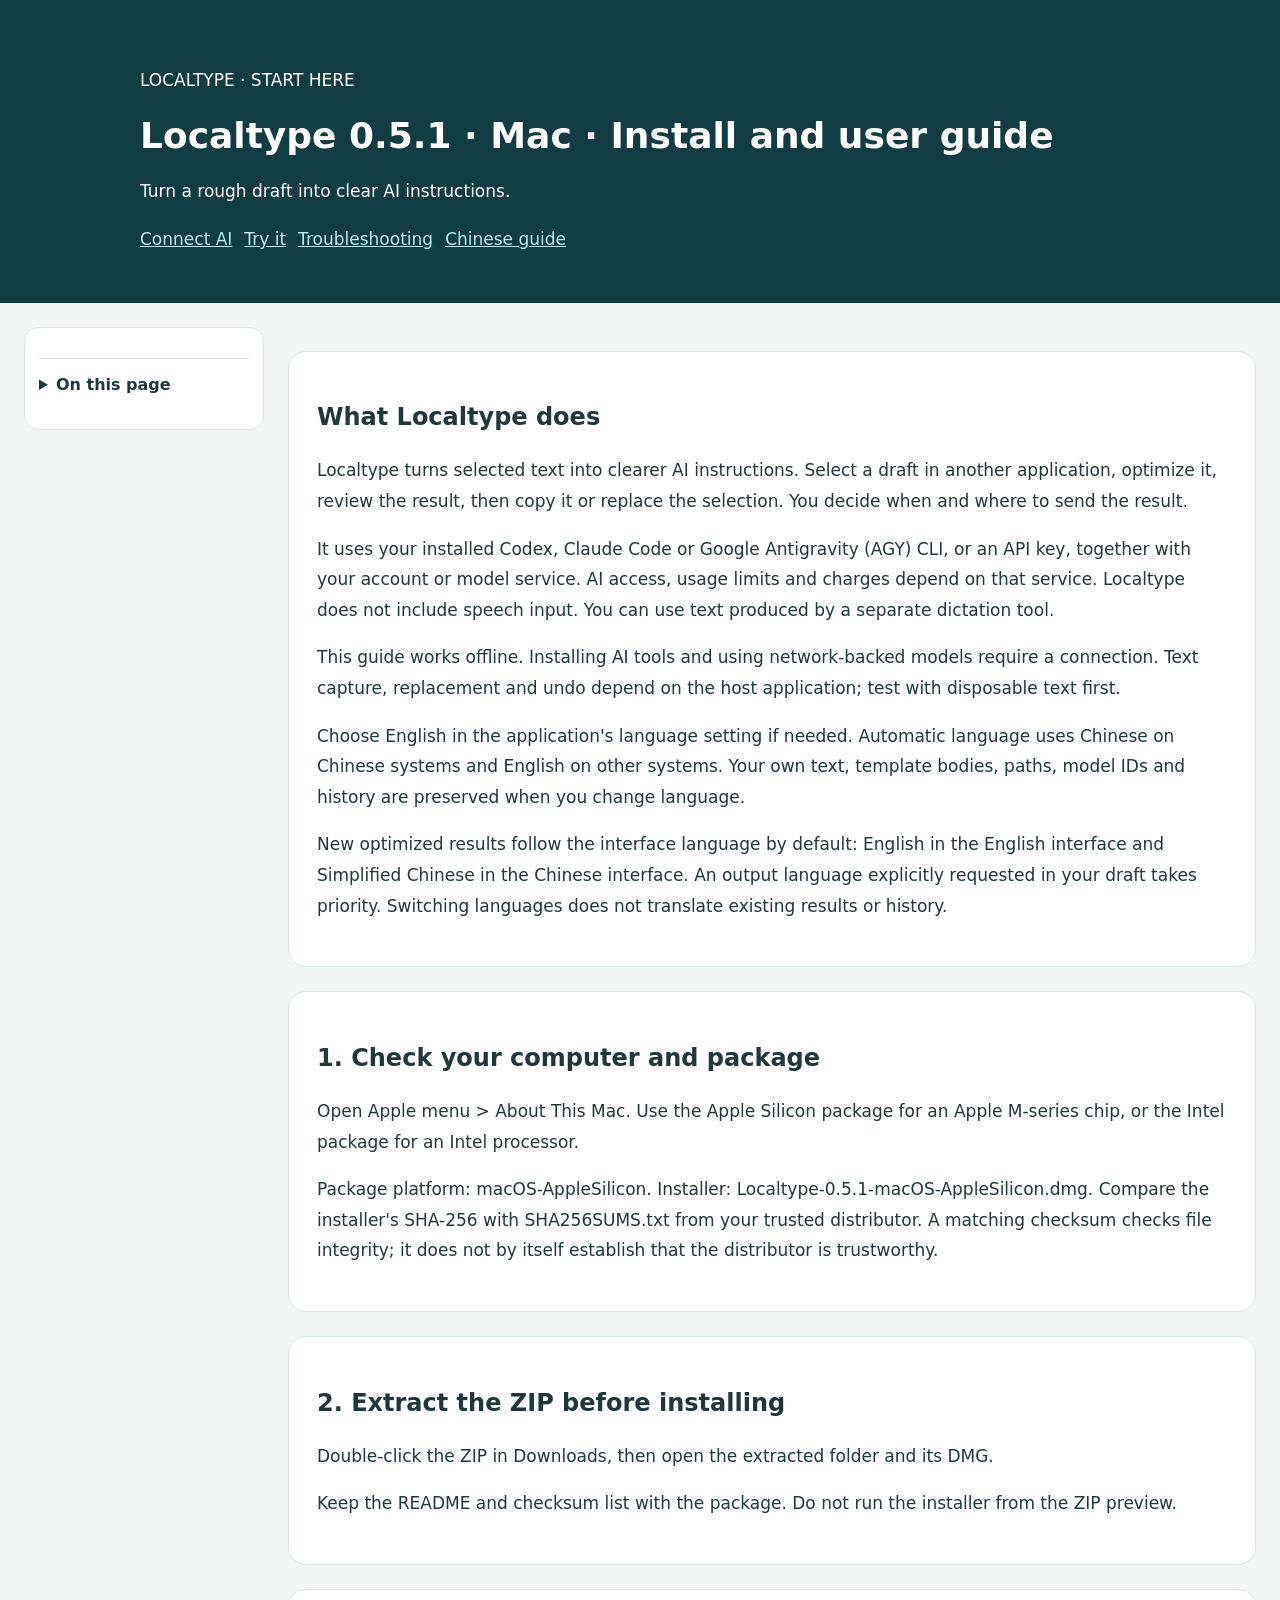
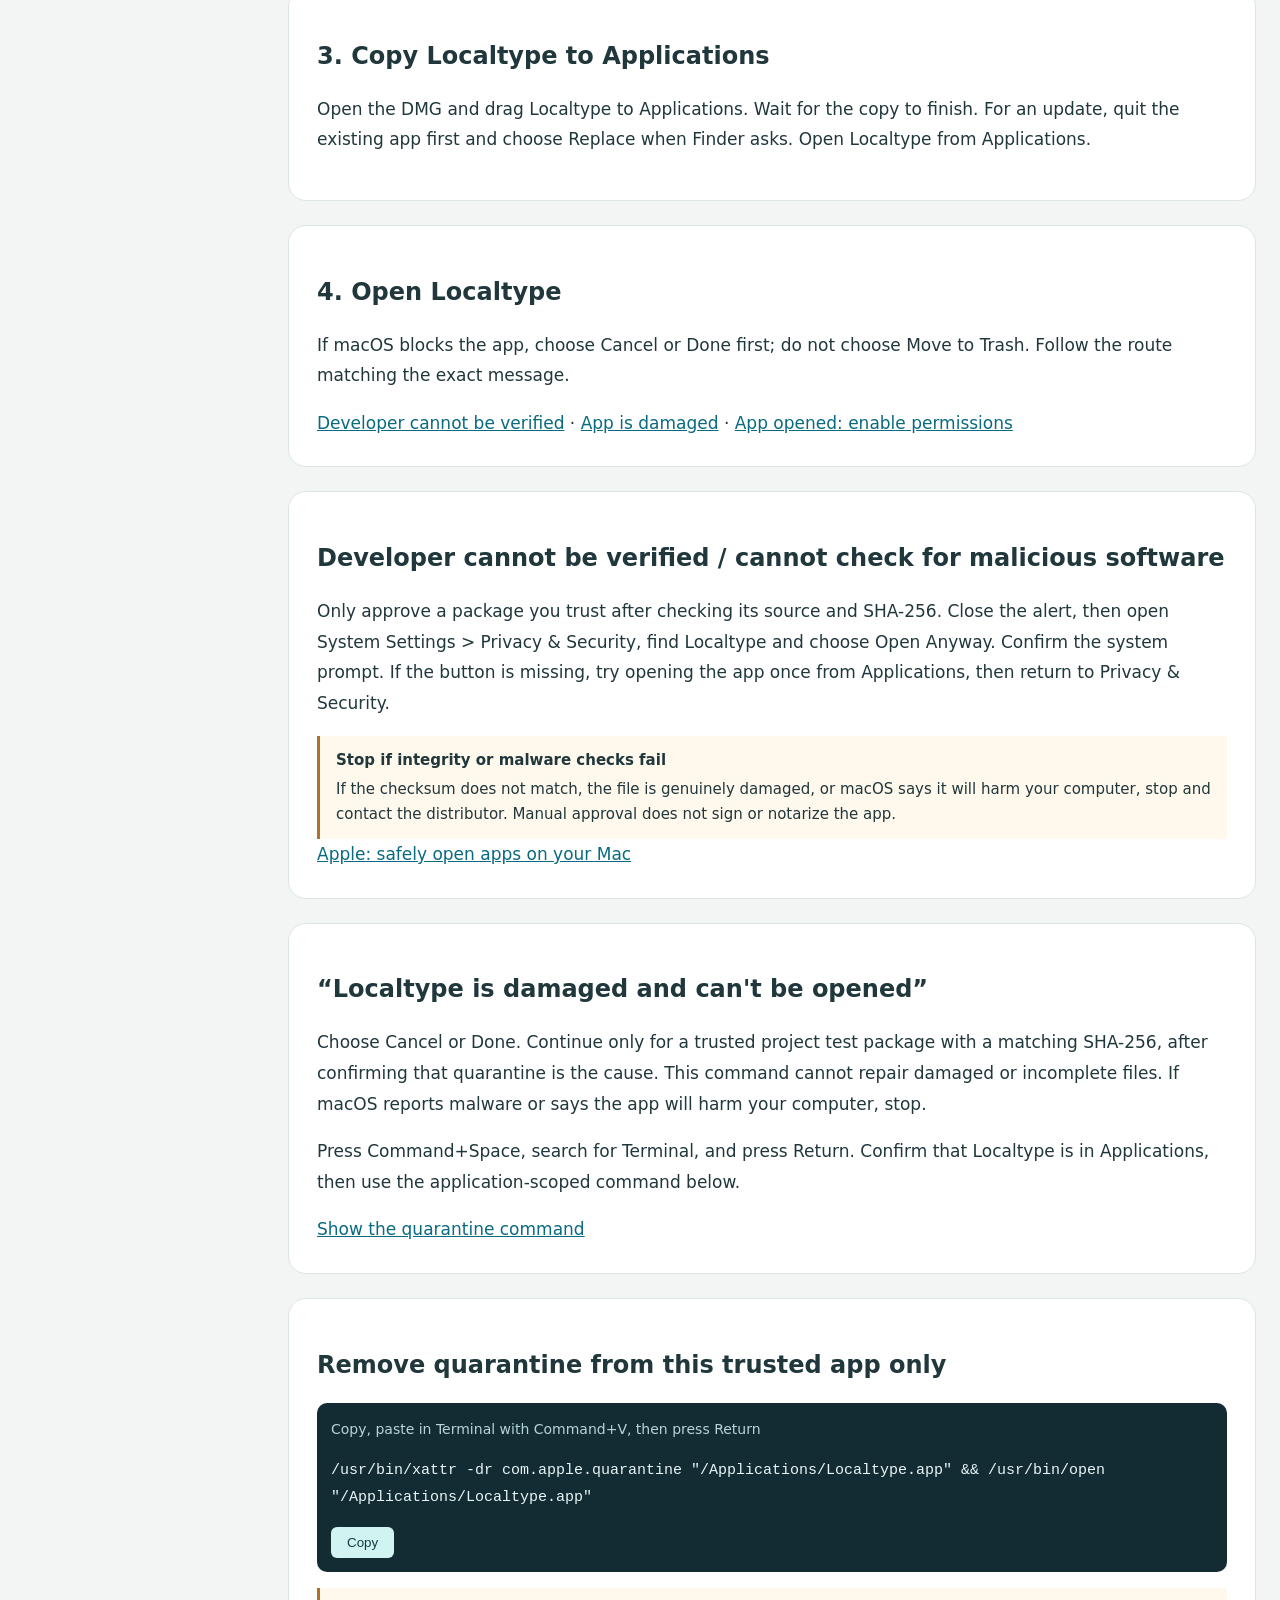
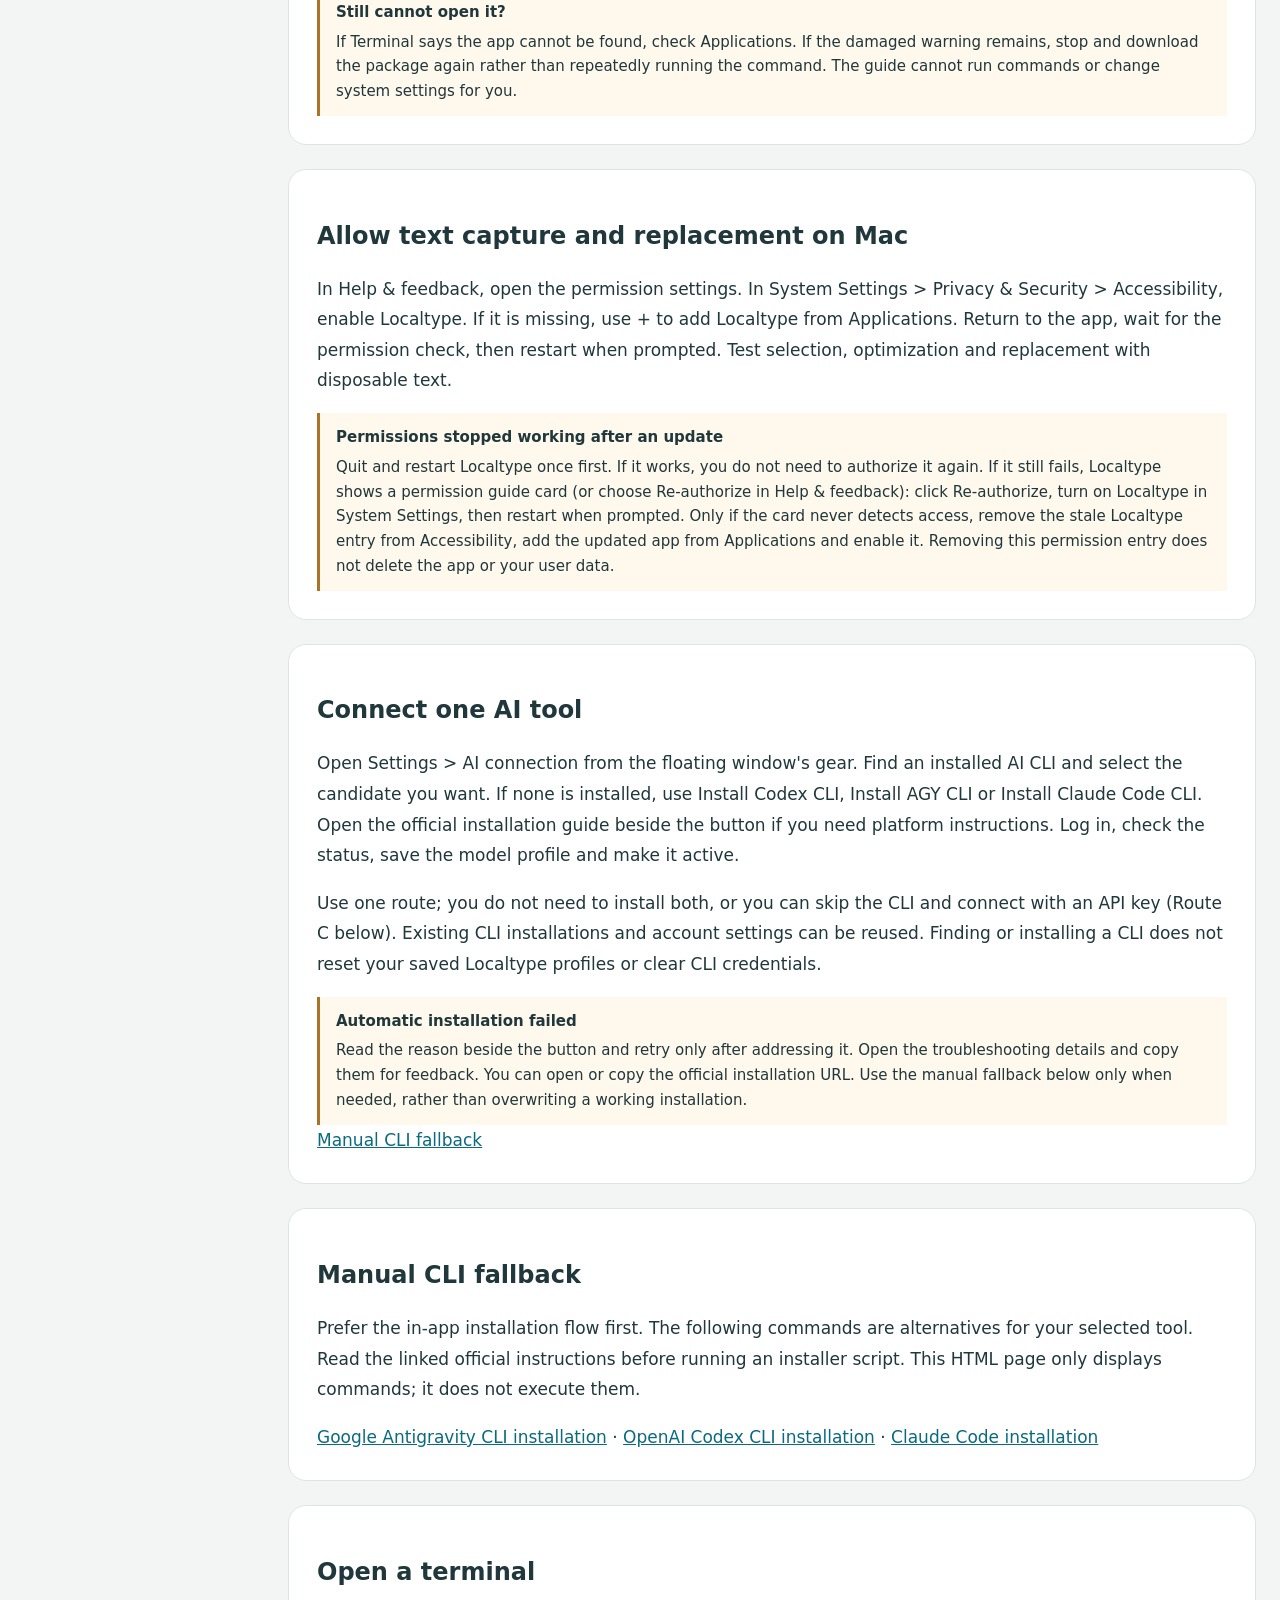
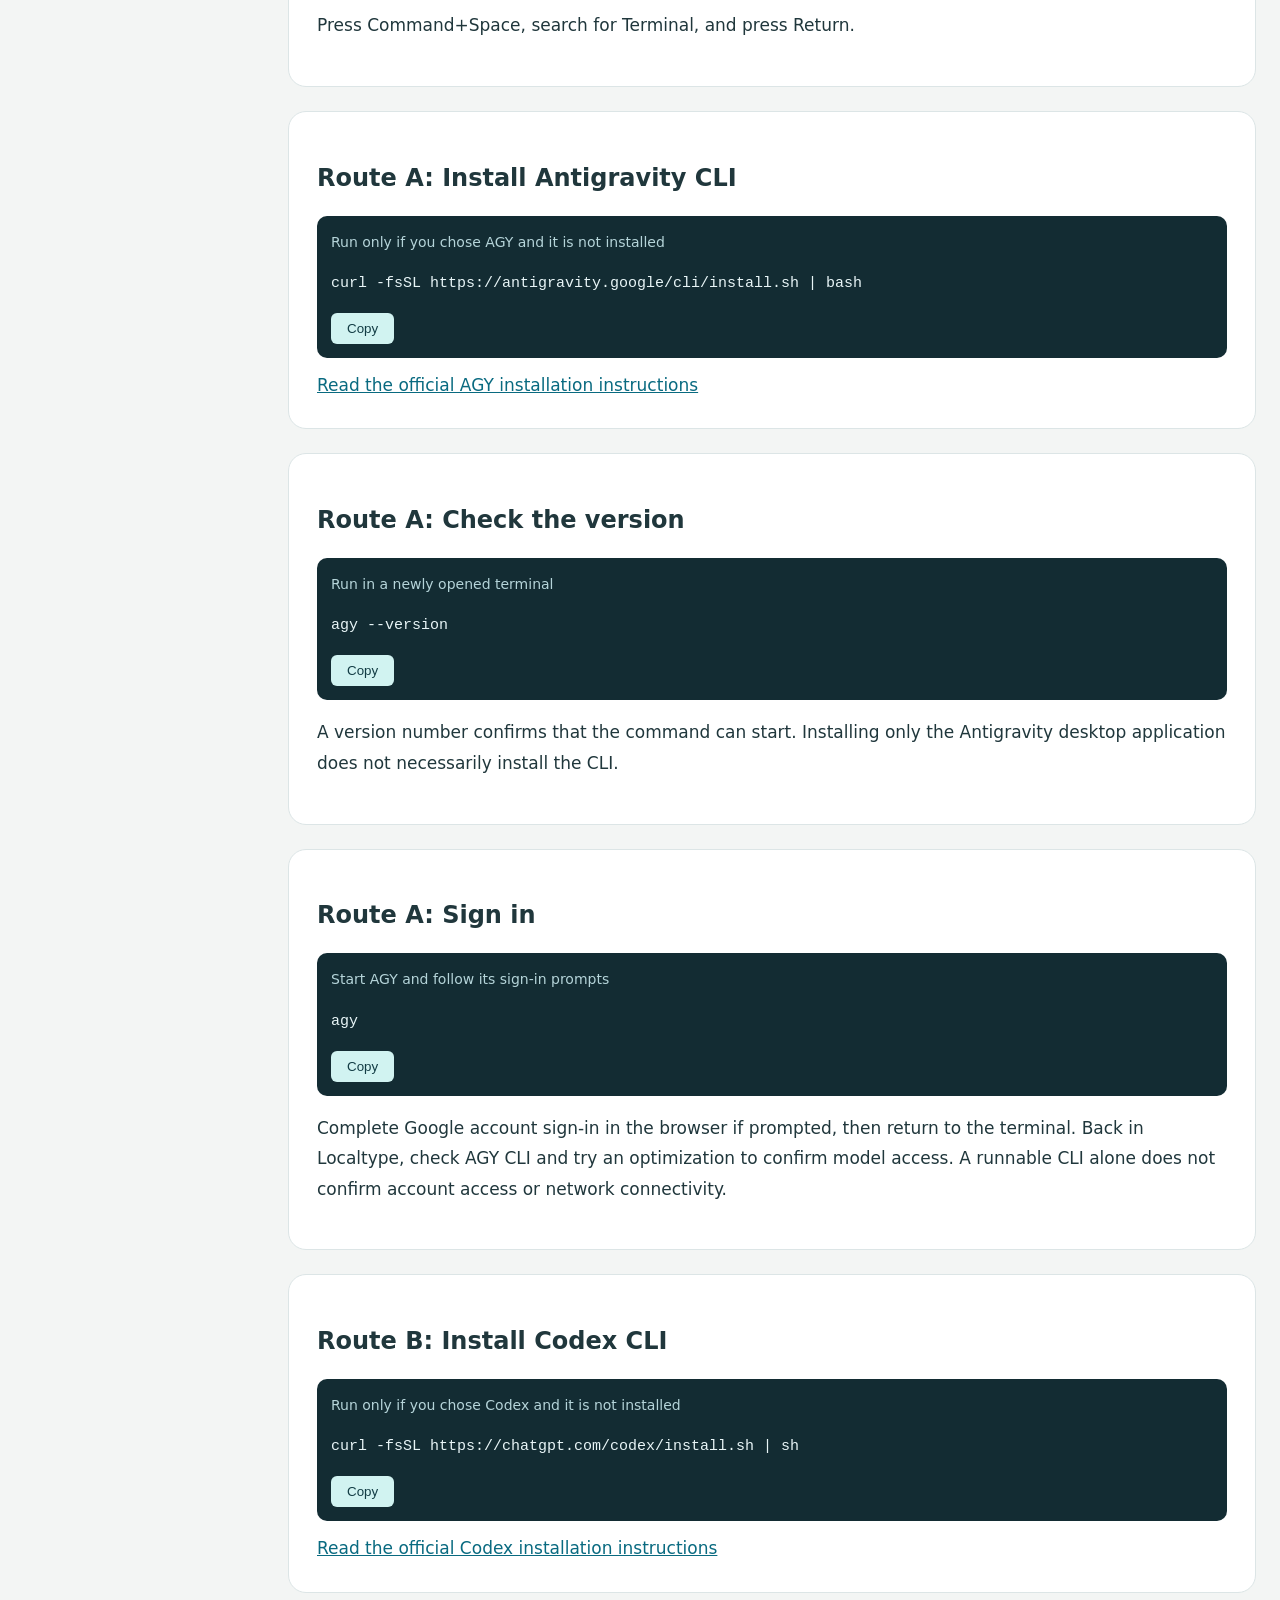
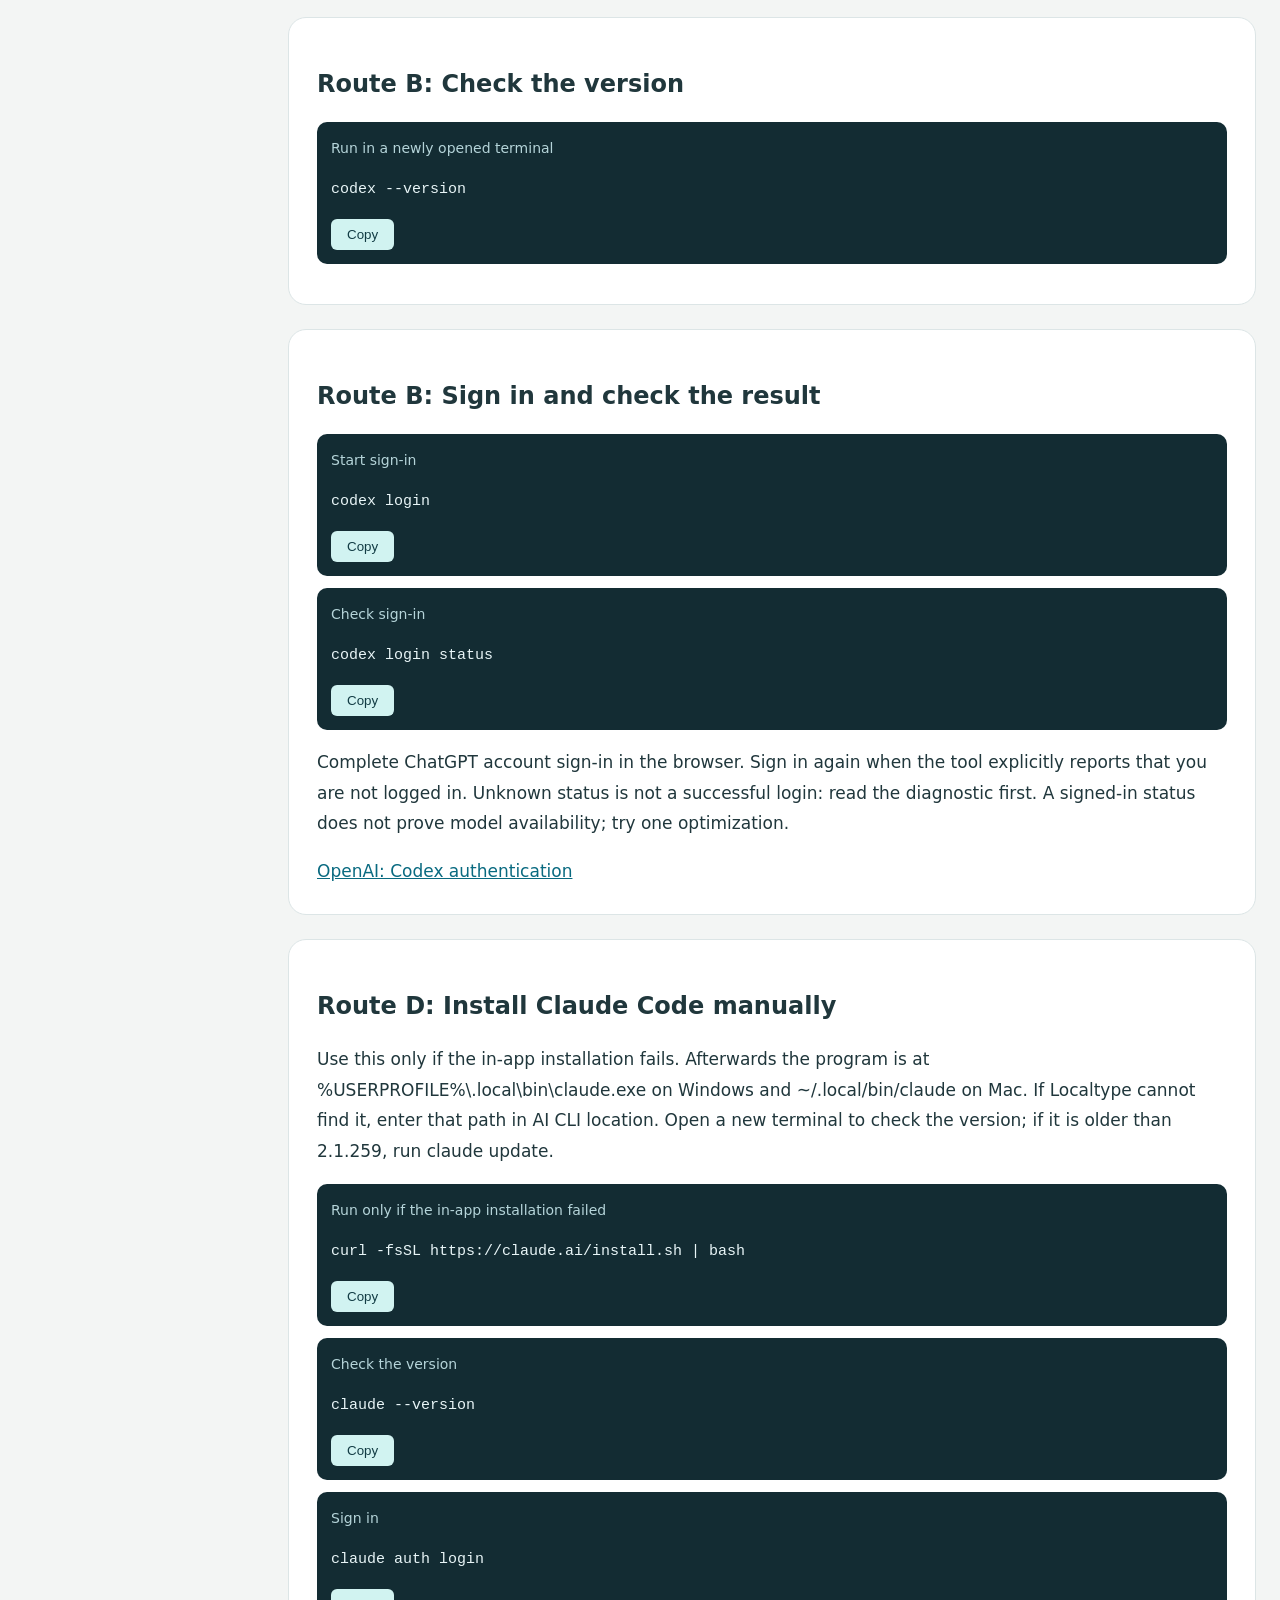
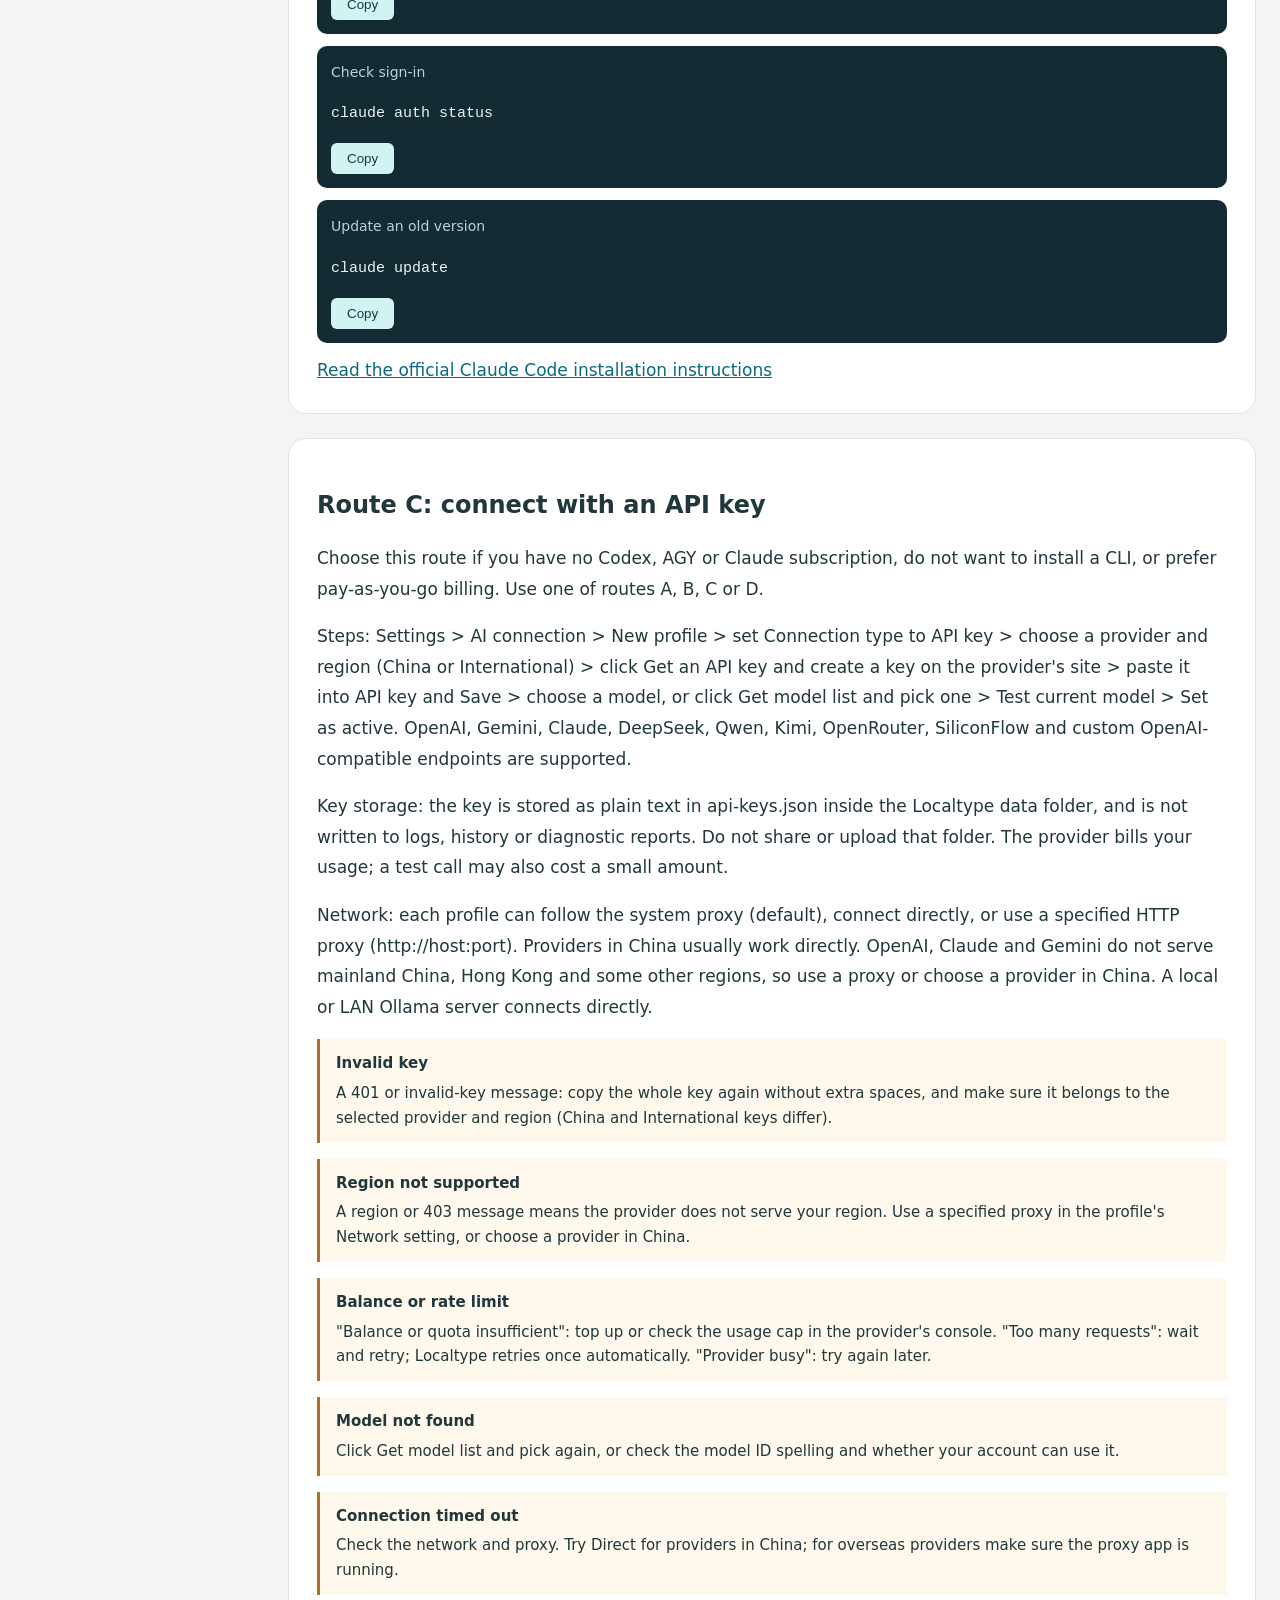
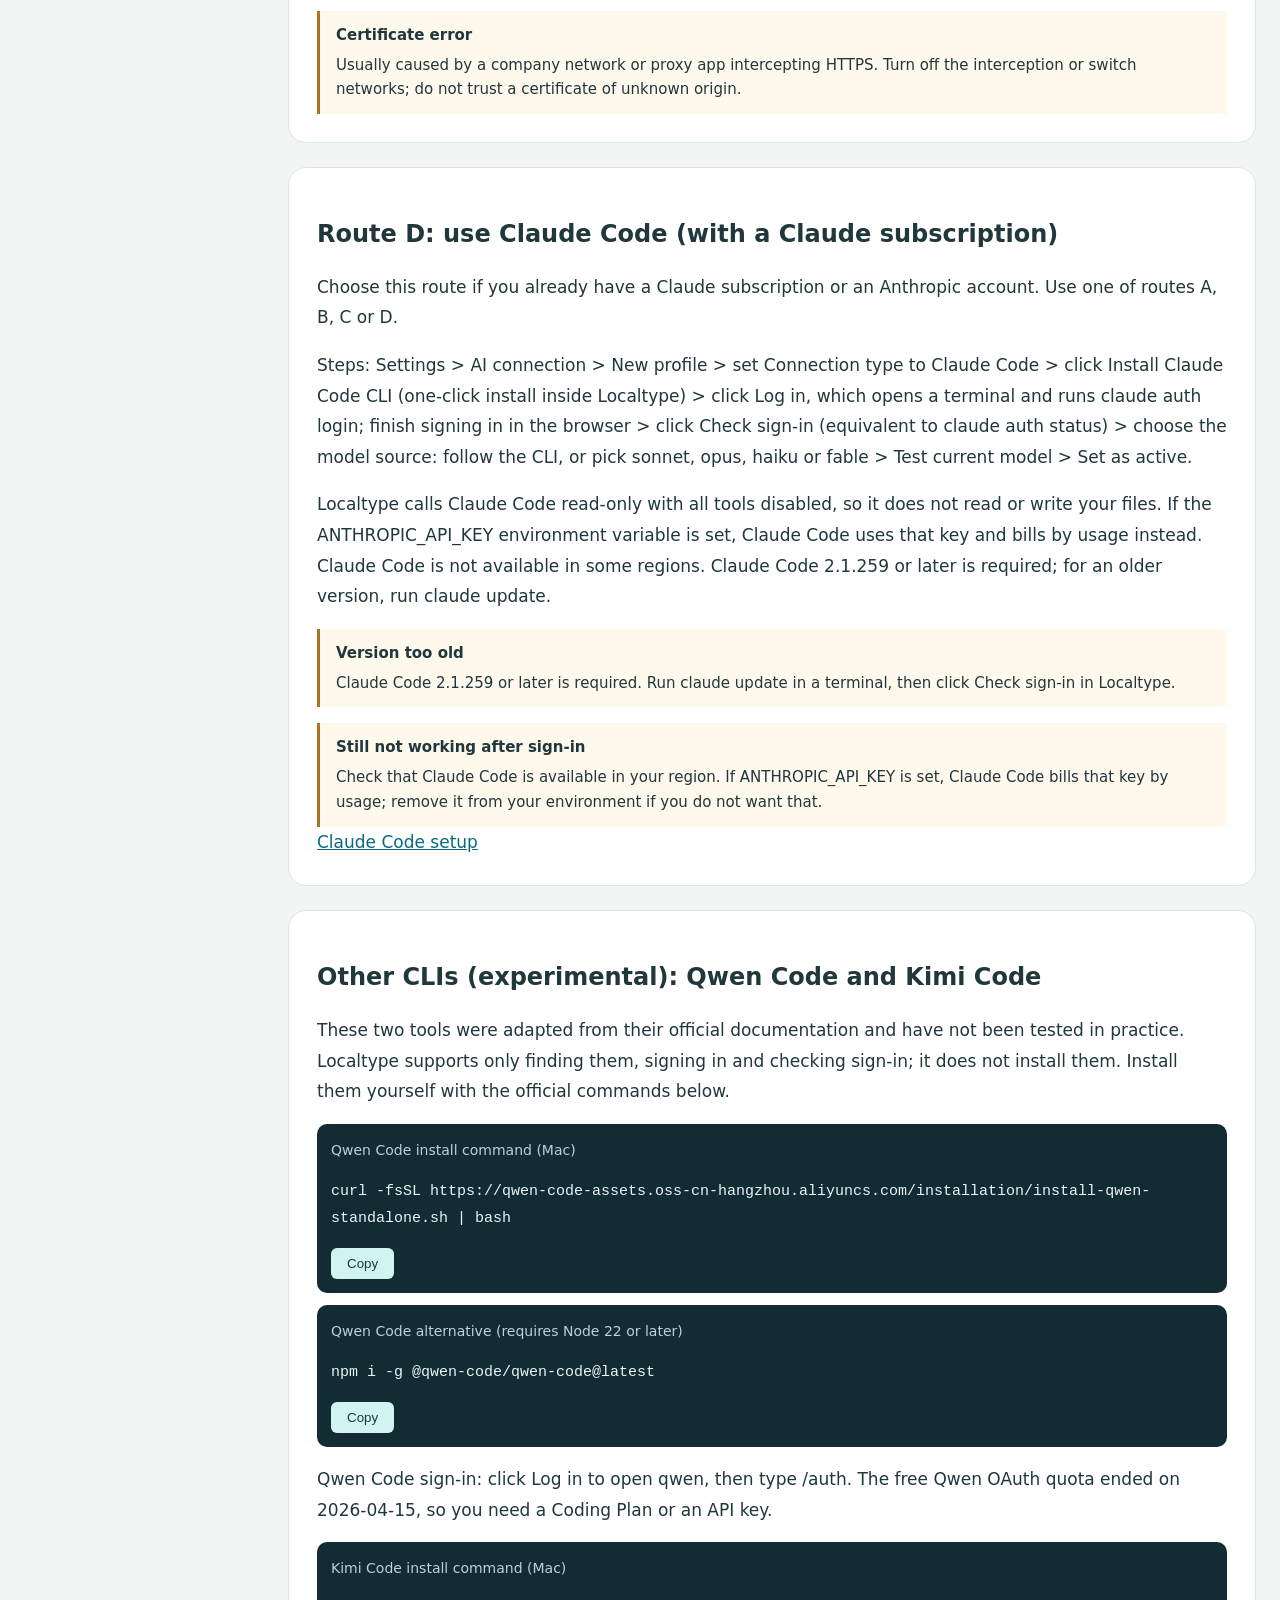
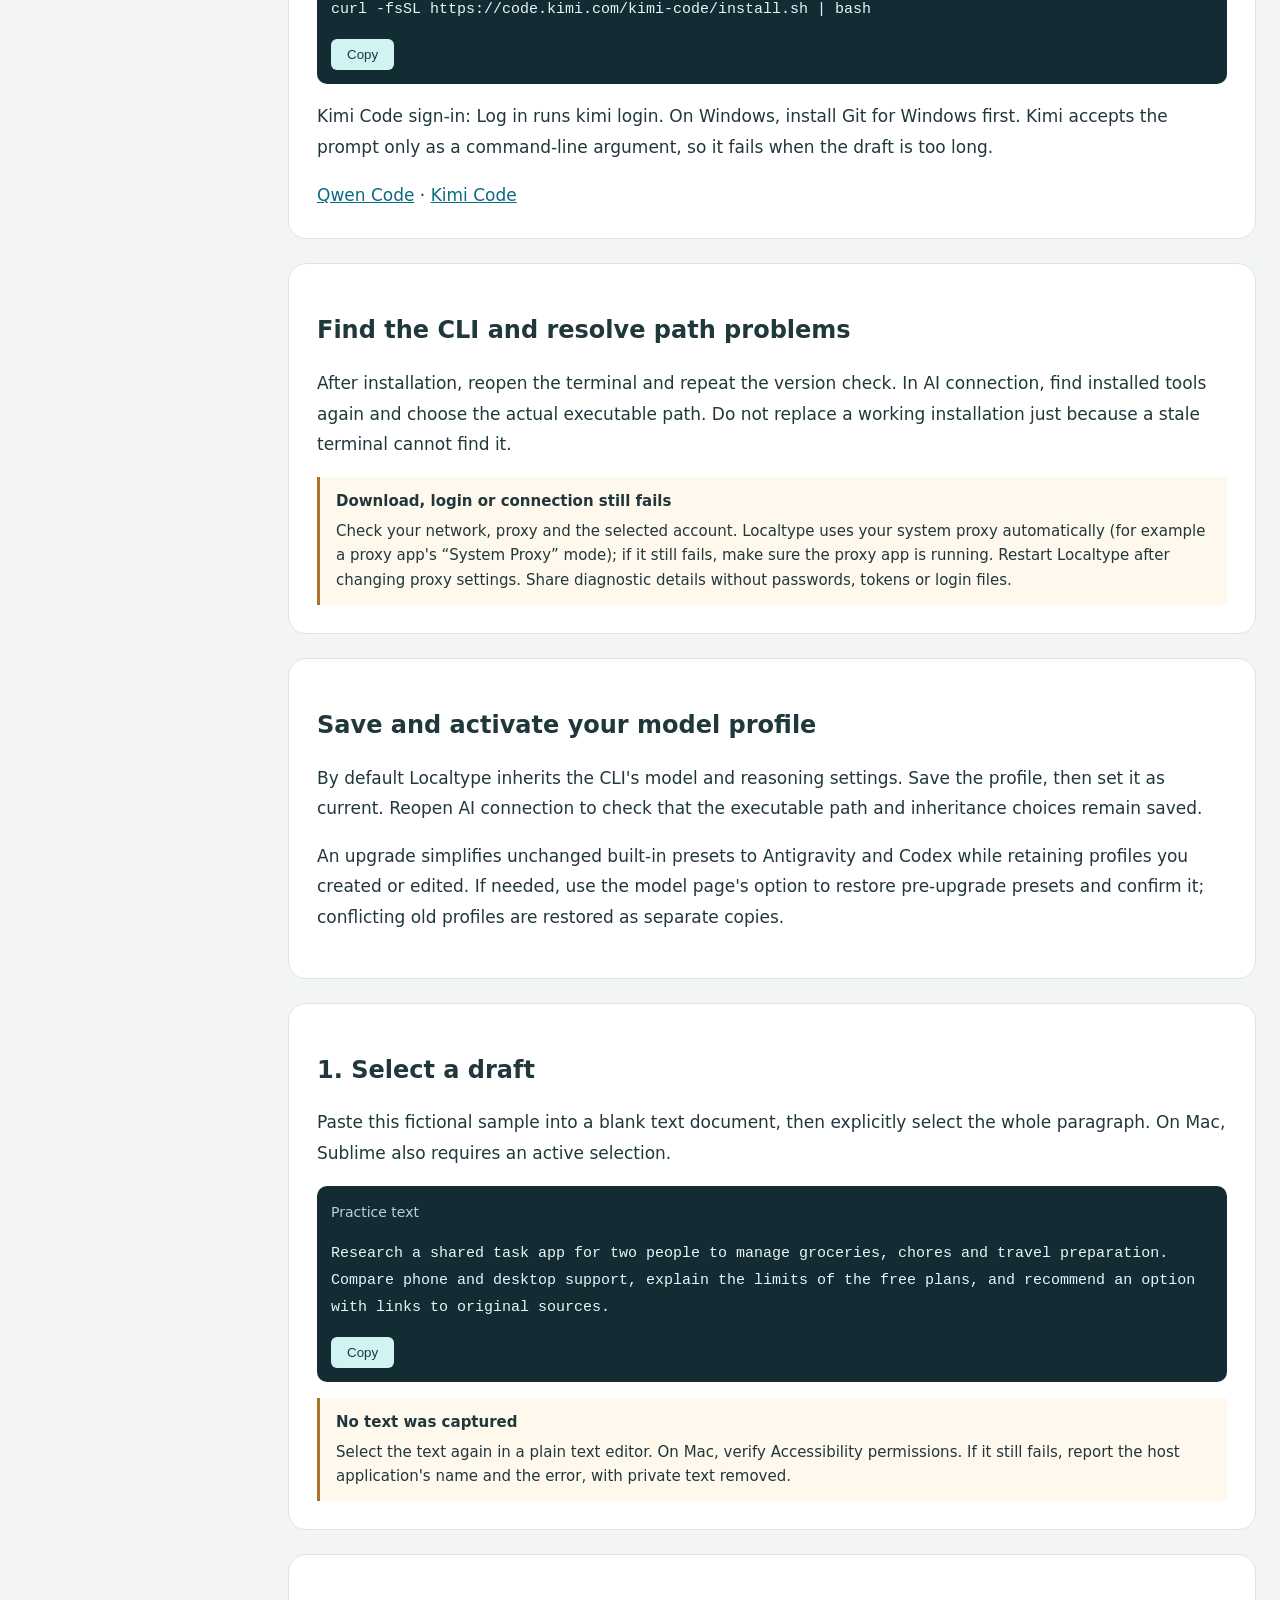
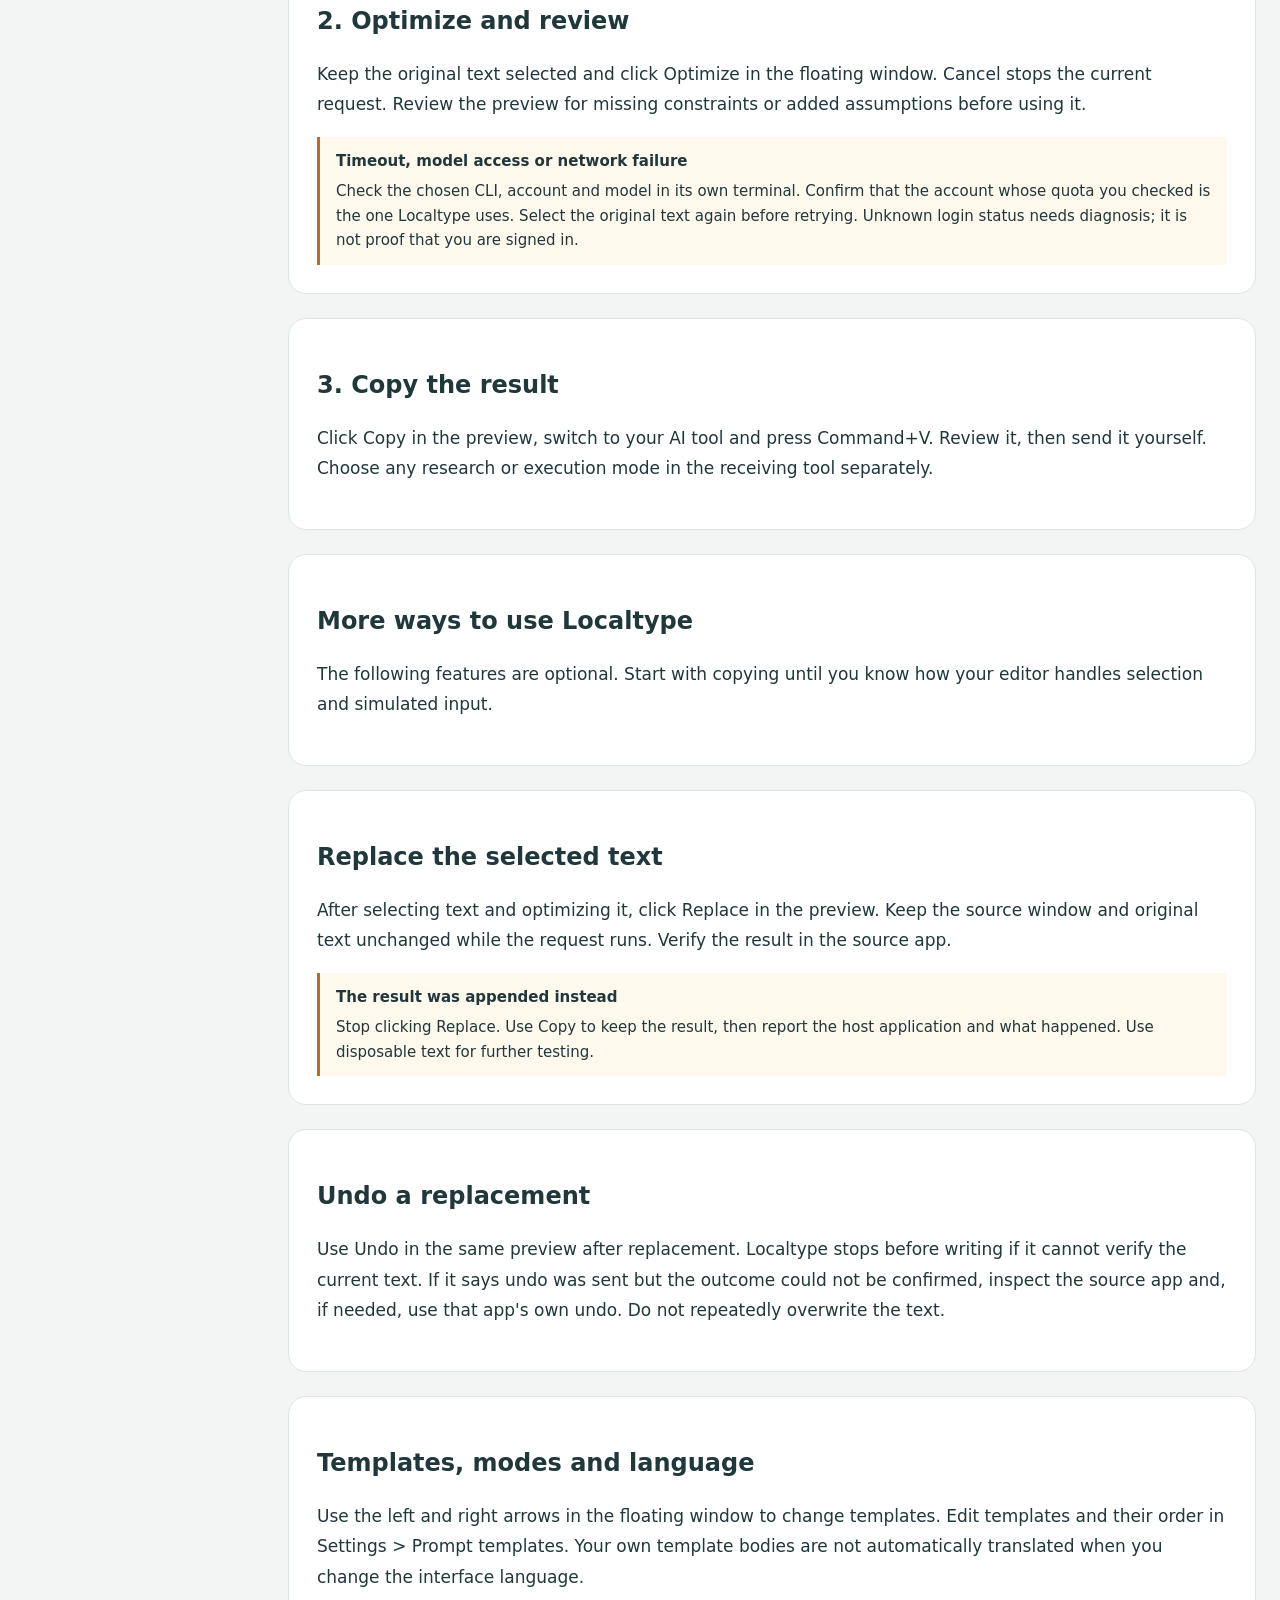
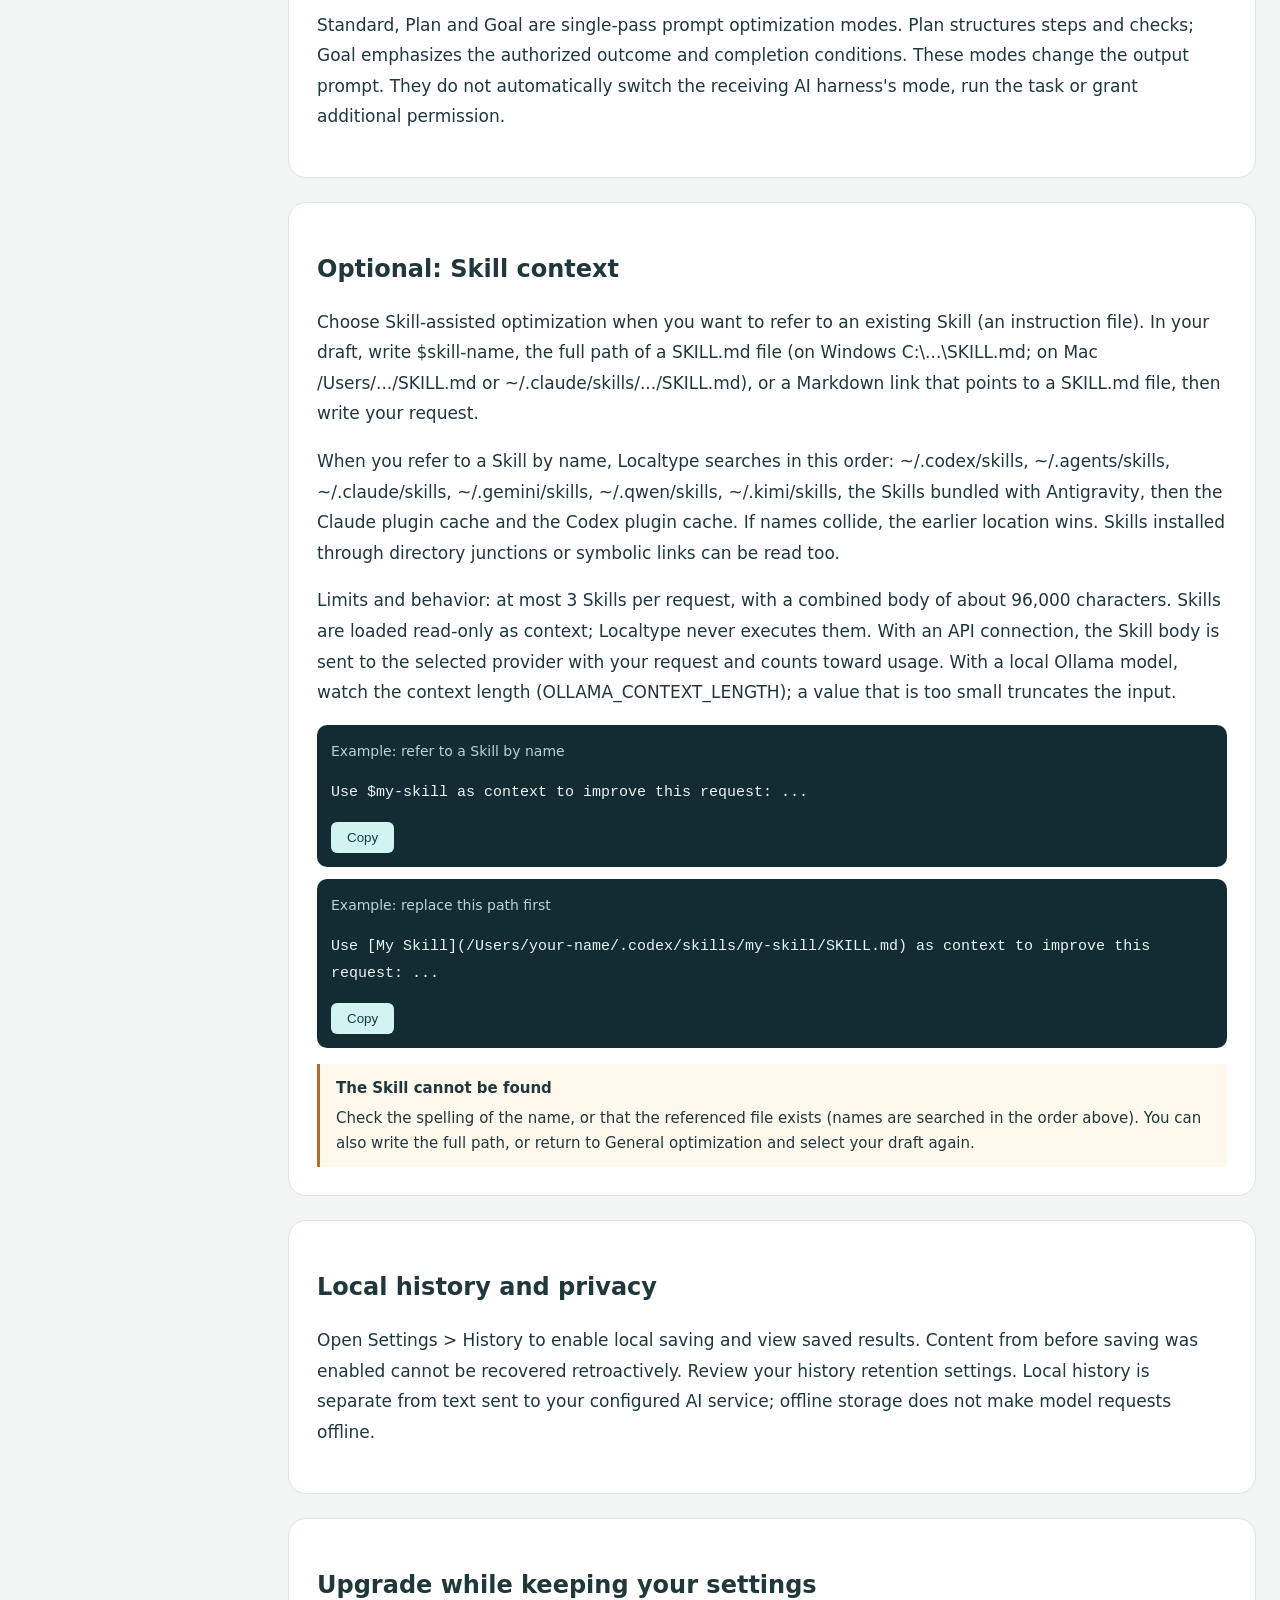
==== commit 36c2b51b: "docs: publish 0.5.1 downloads, guides and in-app update manifest Co-Authored-By: Claude Opus 5.5 <no" ====
--- a/guides/mac-arm/Start here.html
+++ b/guides/mac-arm/Start here.html
@@ -1,4 +1,4 @@
-<!doctype html><html lang="en"><head><meta charset="utf-8"><meta name="viewport" content="width=device-width,initial-scale=1"><link rel="icon" href="data:,"><title>Localtype 0.5.0 · Mac · Install and user guide</title><style>*{box-sizing:border-box}html{scroll-behavior:smooth}body{margin:0;background:#f3f5f4;color:#20373c;font:17px/1.8 system-ui,'Microsoft YaHei',sans-serif}header{background:#123c44;color:white;padding:48px max(24px,calc((100% - 1000px)/2))}h1{font-size:36px;line-height:1.3;margin:12px 0}h2{line-height:1.5;font-size:24px}main{max-width:1050px;margin:auto;padding:24px}nav{display:flex;gap:12px;flex-wrap:wrap}a{color:#096a80}header a{color:#bdebf1}section{background:white;padding:28px;border-radius:18px;margin:24px 0;border:1px solid #dce5e6}figure{margin:0}img{width:100%;height:auto}figcaption,.small{color:#60767a;font-size:14px}.expected{border-left:4px solid #188779;padding:10px 16px;background:#eff8f5}.command{background:#132c33;color:#e8f5f7;border-radius:10px;padding:14px;margin:12px 0}.command p{margin:0;color:#b5d4d9;font-size:14px}pre{white-space:pre-wrap;overflow-wrap:anywhere;font:15px/1.8 Consolas,monospace;user-select:text}button{background:#d1f3f1;color:#123c44;border:0;border-radius:6px;padding:8px 16px;cursor:pointer}button:focus-visible,a:focus-visible{outline:3px solid #e09b27}details{margin:16px 0;border-top:1px solid #ddd;padding-top:12px}summary{font-weight:bold;cursor:pointer}.notice{background:#fff3d6;padding:18px;border-radius:12px}li{margin:8px 0}footer{padding:30px 0;color:#60767a} @media(max-width:600px){h1{font-size:27px}main{padding:12px}section{padding:18px}header{padding:30px 20px}} @media print{button,nav{display:none}section{break-inside:avoid}body{background:white}header{color:black;background:white}}.demo-note{color:#087d76;font-weight:700;letter-spacing:.03em}.map-hint{font-size:15px;color:#52696c}.map-controls{display:flex;flex-wrap:wrap;gap:8px;margin:18px 0}.map-chip{border:2px solid transparent;background:#edf2f3;font-weight:600}.map-chip.active{border-color:#294c58;box-shadow:0 2px 0 #294c58}.compare-grid{display:grid;grid-template-columns:1fr 1fr;gap:18px}.compare-col{min-width:0;border:1px solid #dbe5e6;border-radius:14px;padding:18px;background:#f9fbfb}.compare-col.after{border-color:#75b9ae;background:#f4faf7}.compare-col h3{margin:0;font-size:21px}.compare-col>.small{margin:4px 0 14px;height:52px}.compare-scroll{height:320px;overflow-y:auto;overscroll-behavior:contain;scrollbar-gutter:stable;overflow-anchor:none;padding-right:8px;line-height:1.85;scrollbar-color:#739c9c #e4eeec}.mapped{padding:0;margin:0 0 1.2em;border:0;border-radius:0;white-space:pre-wrap;color:inherit;background:transparent;cursor:pointer}.mapped>span{box-decoration-break:clone;-webkit-box-decoration-break:clone}.mapped.matched>span{background:var(--highlight)}.mapped:focus-visible{outline:2px solid #427c88;outline-offset:3px}.compare-scroll:after{content:"";display:block;height:calc(100% - 28px)}.map-label{display:block;font-size:12px;font-weight:750;margin-bottom:5px;color:var(--ink)}.c0{--tone:#258b82;--ink:#135d57;--highlight:#dcf3ea;color:#193c36}.c1{--tone:#526dd2;--ink:#344b98;--highlight:#e7ecff;color:#283b65}.c2{--tone:#bc8327;--ink:#78500f;--highlight:#fff0d4;color:#59411b}.c3{--tone:#a65b94;--ink:#7b3e6c;--highlight:#f5e5f0;color:#5d3455}.map-chip.c0,.map-chip.c1,.map-chip.c2,.map-chip.c3{background:var(--highlight)}.mapped.c0,.mapped.c1,.mapped.c2,.mapped.c3{color:inherit}.copy-only .command{background:none;margin:12px 0 0;padding:0}.copy-only pre,.copy-only .command>p{display:none}.takeaway{font-weight:650;color:#165c55;margin:18px 0 8px}@media(max-width:700px){.compare-grid{grid-template-columns:repeat(2,minmax(280px,1fr));overflow-x:auto;gap:12px}.compare-scroll{height:300px}.compare-col{padding:14px}}@media(prefers-reduced-motion:reduce){.mapped{transition:none}html{scroll-behavior:auto}}
+<!doctype html><html lang="en"><head><meta charset="utf-8"><meta name="viewport" content="width=device-width,initial-scale=1"><link rel="icon" href="data:,"><title>Localtype 0.5.1 · Mac · Install and user guide</title><style>*{box-sizing:border-box}html{scroll-behavior:smooth}body{margin:0;background:#f3f5f4;color:#20373c;font:17px/1.8 system-ui,'Microsoft YaHei',sans-serif}header{background:#123c44;color:white;padding:48px max(24px,calc((100% - 1000px)/2))}h1{font-size:36px;line-height:1.3;margin:12px 0}h2{line-height:1.5;font-size:24px}main{max-width:1050px;margin:auto;padding:24px}nav{display:flex;gap:12px;flex-wrap:wrap}a{color:#096a80}header a{color:#bdebf1}section{background:white;padding:28px;border-radius:18px;margin:24px 0;border:1px solid #dce5e6}figure{margin:0}img{width:100%;height:auto}figcaption,.small{color:#60767a;font-size:14px}.expected{border-left:4px solid #188779;padding:10px 16px;background:#eff8f5}.command{background:#132c33;color:#e8f5f7;border-radius:10px;padding:14px;margin:12px 0}.command p{margin:0;color:#b5d4d9;font-size:14px}pre{white-space:pre-wrap;overflow-wrap:anywhere;font:15px/1.8 Consolas,monospace;user-select:text}button{background:#d1f3f1;color:#123c44;border:0;border-radius:6px;padding:8px 16px;cursor:pointer}button:focus-visible,a:focus-visible{outline:3px solid #e09b27}details{margin:16px 0;border-top:1px solid #ddd;padding-top:12px}summary{font-weight:bold;cursor:pointer}.notice{background:#fff3d6;padding:18px;border-radius:12px}li{margin:8px 0}footer{padding:30px 0;color:#60767a} @media(max-width:600px){h1{font-size:27px}main{padding:12px}section{padding:18px}header{padding:30px 20px}} @media print{button,nav{display:none}section{break-inside:avoid}body{background:white}header{color:black;background:white}}.demo-note{color:#087d76;font-weight:700;letter-spacing:.03em}.map-hint{font-size:15px;color:#52696c}.map-controls{display:flex;flex-wrap:wrap;gap:8px;margin:18px 0}.map-chip{border:2px solid transparent;background:#edf2f3;font-weight:600}.map-chip.active{border-color:#294c58;box-shadow:0 2px 0 #294c58}.compare-grid{display:grid;grid-template-columns:1fr 1fr;gap:18px}.compare-col{min-width:0;border:1px solid #dbe5e6;border-radius:14px;padding:18px;background:#f9fbfb}.compare-col.after{border-color:#75b9ae;background:#f4faf7}.compare-col h3{margin:0;font-size:21px}.compare-col>.small{margin:4px 0 14px;height:52px}.compare-scroll{height:320px;overflow-y:auto;overscroll-behavior:contain;scrollbar-gutter:stable;overflow-anchor:none;padding-right:8px;line-height:1.85;scrollbar-color:#739c9c #e4eeec}.mapped{padding:0;margin:0 0 1.2em;border:0;border-radius:0;white-space:pre-wrap;color:inherit;background:transparent;cursor:pointer}.mapped>span{box-decoration-break:clone;-webkit-box-decoration-break:clone}.mapped.matched>span{background:var(--highlight)}.mapped:focus-visible{outline:2px solid #427c88;outline-offset:3px}.compare-scroll:after{content:"";display:block;height:calc(100% - 28px)}.map-label{display:block;font-size:12px;font-weight:750;margin-bottom:5px;color:var(--ink)}.c0{--tone:#258b82;--ink:#135d57;--highlight:#dcf3ea;color:#193c36}.c1{--tone:#526dd2;--ink:#344b98;--highlight:#e7ecff;color:#283b65}.c2{--tone:#bc8327;--ink:#78500f;--highlight:#fff0d4;color:#59411b}.c3{--tone:#a65b94;--ink:#7b3e6c;--highlight:#f5e5f0;color:#5d3455}.map-chip.c0,.map-chip.c1,.map-chip.c2,.map-chip.c3{background:var(--highlight)}.mapped.c0,.mapped.c1,.mapped.c2,.mapped.c3{color:inherit}.copy-only .command{background:none;margin:12px 0 0;padding:0}.copy-only pre,.copy-only .command>p{display:none}.takeaway{font-weight:650;color:#165c55;margin:18px 0 8px}@media(max-width:700px){.compare-grid{grid-template-columns:repeat(2,minmax(280px,1fr));overflow-x:auto;gap:12px}.compare-scroll{height:300px}.compare-col{padding:14px}}@media(prefers-reduced-motion:reduce){.mapped{transition:none}html{scroll-behavior:auto}}
 .step-help{margin-top:16px;padding:12px 16px;border-left:3px solid #ad722a;background:#fff8ec;font-size:15px;line-height:1.65}.step-help p{margin:5px 0 0}.step-help:target{outline:2px solid #ad722a;outline-offset:3px}
 .legacy-step-anchor{display:block;position:relative;top:-12px;visibility:hidden}#manual-cli{margin-top:24px}.manual-cli-note{color:#60767a}
-.guide-layout{max-width:1320px;margin:auto;display:grid;grid-template-columns:240px minmax(0,1050px);gap:24px;padding:24px}.guide-layout main{max-width:1050px;width:100%;margin:0;padding:0}.guide-toc{align-self:start;position:sticky;top:20px;background:white;border:1px solid #dce5e6;border-radius:14px;padding:14px}.guide-toc summary{font-size:16px}.guide-toc nav{display:grid;gap:4px;margin-top:10px}.guide-toc a{padding:5px 7px;border-radius:6px;text-decoration:none}.guide-toc a[aria-current="true"]{background:#dff3ef;color:#123c44;font-weight:700}.route-tabs{display:flex;flex-wrap:wrap;gap:8px;margin:16px 0}.route-tabs button[aria-pressed="true"]{background:#123c44;color:white}.route-hint,.route-noscript{font-size:14px;color:#60767a}.guide-toc a:focus-visible,.route-tabs button:focus-visible{outline:3px solid #e09b27;outline-offset:2px}body[data-guide-route="agy"] .route-codex,body[data-guide-route="codex"] .route-agy{display:none}@media(max-width:900px){.guide-layout{display:block;padding:12px}.guide-toc{position:static;margin:0 0 16px;padding:12px}}@media(max-width:600px){.guide-layout{padding:12px}}</style></head><body><header><p>LOCALTYPE · START HERE</p><h1>Localtype 0.5.0 · Mac · Install and user guide</h1><p>Turn a rough draft into clear AI instructions.</p><nav><a href="#connect-ai">Connect AI</a><a href="#use-select-text">Try it</a><a href="#trouble">Troubleshooting</a><a href="安装必看.html">Chinese guide</a></nav></header><div class="guide-layout"><aside class="guide-toc"><details><summary>On this page</summary><nav aria-label="Guide contents"><a href="#intro">What Localtype does</a><a href="#install-platform">1. Check your computer and package</a><a href="#install-unpack">2. Extract the ZIP before installing</a><a href="#install-copy-app">3. Copy Localtype to Applications</a><a href="#install-open-app">4. Open Localtype</a><a href="#install-security-approval">Developer cannot be verified / cannot check for malicious software</a><a href="#install-damaged-diagnose">“Localtype is damaged and can&#x27;t be opened”</a><a href="#install-quarantine-repair">Remove quarantine from this trusted app only</a><a href="#permission-accessibility">Allow text capture and replacement on Mac</a><a href="#connect-ai">Connect one AI tool</a><a href="#manual-cli">Manual CLI fallback</a><a href="#cli-terminal">Open a terminal</a><a href="#agy-install">Route A: Install Antigravity CLI</a><a href="#agy-version">Route A: Check the version</a><a href="#agy-login">Route A: Sign in</a><a href="#codex-install">Route B: Install Codex CLI</a><a href="#codex-version">Route B: Check the version</a><a href="#codex-login">Route B: Sign in and check the result</a><a href="#api-connect">Route C: connect with an API key</a><a href="#connect-cli-path">Find the CLI and resolve path problems</a><a href="#connect-save-settings">Save and activate your model profile</a><a href="#use-select-text">1. Select a draft</a><a href="#use-optimize">2. Optimize and review</a><a href="#use-copy-result">3. Copy the result</a><a href="#more-usage">More ways to use Localtype</a><a href="#more-replace">Replace the selected text</a><a href="#more-undo">Undo a replacement</a><a href="#more-template">Templates, modes and language</a><a href="#more-skill">Optional: Skill context</a><a href="#more-history">Local history and privacy</a><a href="#upgrade">Upgrade while keeping your settings</a><a href="#uninstall">Uninstall the application</a><a href="#examples">Example: a rough idea becomes a reviewable task</a><a href="#trouble">Troubleshooting shortcuts</a><a href="#more-feedback">Get help and reopen guidance</a><a href="#reference">Package and command reference</a></nav></details></aside><main><section id="intro"><h2>What Localtype does</h2><p>Localtype turns selected text into clearer AI instructions. Select a draft in another application, optimize it, review the result, then copy it or replace the selection. You decide when and where to send the result.</p><p>It uses your installed Codex or Google Antigravity (AGY) CLI and your account or model service. AI access, usage limits and charges depend on that service. Localtype does not include speech input. You can use text produced by a separate dictation tool.</p><p>This guide works offline. Installing AI tools and using network-backed models require a connection. Text capture, replacement and undo depend on the host application; test with disposable text first.</p><p>Choose English in the application&#x27;s language setting if needed. Automatic language uses Chinese on Chinese systems and English on other systems. Your own text, template bodies, paths, model IDs and history are preserved when you change language.</p><p>New optimized results follow the interface language by default: English in the English interface and Simplified Chinese in the Chinese interface. An output language explicitly requested in your draft takes priority. Switching languages does not translate existing results or history.</p></section><section id="install-platform"><h2>1. Check your computer and package</h2><p>Open Apple menu &gt; About This Mac. Use the Apple Silicon package for an Apple M-series chip, or the Intel package for an Intel processor.</p><p>Package platform: macOS-AppleSilicon. Installer: Localtype-0.5.0-macOS-AppleSilicon.dmg. Compare the installer&#x27;s SHA-256 with SHA256SUMS.txt from your trusted distributor. A matching checksum checks file integrity; it does not by itself establish that the distributor is trustworthy.</p></section><section id="install-unpack"><h2>2. Extract the ZIP before installing</h2><p>Double-click the ZIP in Downloads, then open the extracted folder and its DMG.</p><p>Keep the README and checksum list with the package. Do not run the installer from the ZIP preview.</p></section><section id="install-copy-app"><h2>3. Copy Localtype to Applications</h2><p>Open the DMG and drag Localtype to Applications. Wait for the copy to finish. For an update, quit the existing app first and choose Replace when Finder asks. Open Localtype from Applications.</p></section><section id="install-open-app"><h2>4. Open Localtype</h2><p>If macOS blocks the app, choose Cancel or Done first; do not choose Move to Trash. Follow the route matching the exact message.</p><a href="#install-security-approval">Developer cannot be verified</a> · <a href="#install-damaged-diagnose">App is damaged</a> · <a href="#permission-accessibility">App opened: enable permissions</a></section><section id="install-security-approval"><h2>Developer cannot be verified / cannot check for malicious software</h2><p>Only approve a package you trust after checking its source and SHA-256. Close the alert, then open System Settings &gt; Privacy &amp; Security, find Localtype and choose Open Anyway. Confirm the system prompt. If the button is missing, try opening the app once from Applications, then return to Privacy &amp; Security.</p><aside class="step-help"><strong>Stop if integrity or malware checks fail</strong><p>If the checksum does not match, the file is genuinely damaged, or macOS says it will harm your computer, stop and contact the distributor. Manual approval does not sign or notarize the app.</p></aside><a href="https://support.apple.com/en-sg/102445">Apple: safely open apps on your Mac</a></section><section id="install-damaged-diagnose"><h2>“Localtype is damaged and can&#x27;t be opened”</h2><p>Choose Cancel or Done. Continue only for a trusted project test package with a matching SHA-256, after confirming that quarantine is the cause. This command cannot repair damaged or incomplete files. If macOS reports malware or says the app will harm your computer, stop.</p><p>Press Command+Space, search for Terminal, and press Return. Confirm that Localtype is in Applications, then use the application-scoped command below.</p><a href="#install-quarantine-repair">Show the quarantine command</a></section><section id="install-quarantine-repair"><h2>Remove quarantine from this trusted app only</h2><div class="command"><p>Copy, paste in Terminal with Command+V, then press Return</p><pre>/usr/bin/xattr -dr com.apple.quarantine &quot;/Applications/Localtype.app&quot; &amp;&amp; /usr/bin/open &quot;/Applications/Localtype.app&quot;</pre><button type="button">Copy</button></div><aside class="step-help"><strong>Still cannot open it?</strong><p>If Terminal says the app cannot be found, check Applications. If the damaged warning remains, stop and download the package again rather than repeatedly running the command. The guide cannot run commands or change system settings for you.</p></aside></section><section id="permission-accessibility"><h2>Allow text capture and replacement on Mac</h2><p>In Help &amp; feedback, open the permission settings. In System Settings &gt; Privacy &amp; Security &gt; Accessibility, enable Localtype. If it is missing, use + to add Localtype from Applications. Return to the app, wait for the permission check, then restart when prompted. Test selection, optimization and replacement with disposable text.</p><aside class="step-help"><strong>Permissions stopped working after an update</strong><p>Quit and restart Localtype once first. If it works, you do not need to authorize it again. If it still fails, Localtype shows a permission guide card (or choose Re-authorize in Help &amp; feedback): click Re-authorize, turn on Localtype in System Settings, then restart when prompted. Only if the card never detects access, remove the stale Localtype entry from Accessibility, add the updated app from Applications and enable it. Removing this permission entry does not delete the app or your user data.</p></aside></section><section id="connect-ai"><h2>Connect one AI tool</h2><p>Open Settings &gt; AI connection from the floating window&#x27;s gear. Find an installed AI CLI and select the candidate you want. If none is installed, use Install Codex CLI or Install AGY CLI. Open the official installation guide beside the button if you need platform instructions. Log in, check the status, save the model profile and make it active.</p><p>Use one route; you do not need to install both, or you can skip the CLI and connect with an API key (Route C below). Existing CLI installations and account settings can be reused. Finding or installing a CLI does not reset your saved Localtype profiles or clear CLI credentials.</p><aside class="step-help"><strong>Automatic installation failed</strong><p>Read the reason beside the button and retry only after addressing it. Open the troubleshooting details and copy them for feedback. You can open or copy the official installation URL. Use the manual fallback below only when needed, rather than overwriting a working installation.</p></aside><a href="#manual-cli">Manual CLI fallback</a></section><section id="manual-cli"><h2>Manual CLI fallback</h2><p>Prefer the in-app installation flow first. The following commands are alternatives for your selected tool. Read the linked official instructions before running an installer script. This HTML page only displays commands; it does not execute them.</p><a href="https://antigravity.google/docs/cli/install">Google Antigravity CLI installation</a> · <a href="https://developers.openai.com/codex/cli">OpenAI Codex CLI installation</a></section><section id="cli-terminal"><h2>Open a terminal</h2><p>Press Command+Space, search for Terminal, and press Return.</p></section><section id="agy-install"><h2>Route A: Install Antigravity CLI</h2><div class="command"><p>Run only if you chose AGY and it is not installed</p><pre>curl -fsSL https://antigravity.google/cli/install.sh | bash</pre><button type="button">Copy</button></div><a href="https://antigravity.google/docs/cli/install">Read the official AGY installation instructions</a></section><section id="agy-version"><h2>Route A: Check the version</h2><div class="command"><p>Run in a newly opened terminal</p><pre>agy --version</pre><button type="button">Copy</button></div><p>A version number confirms that the command can start. Installing only the Antigravity desktop application does not necessarily install the CLI.</p></section><section id="agy-login"><h2>Route A: Sign in</h2><div class="command"><p>Start AGY and follow its sign-in prompts</p><pre>agy</pre><button type="button">Copy</button></div><p>Complete Google account sign-in in the browser if prompted, then return to the terminal. Back in Localtype, check AGY CLI and try an optimization to confirm model access. A runnable CLI alone does not confirm account access or network connectivity.</p></section><section id="codex-install"><h2>Route B: Install Codex CLI</h2><div class="command"><p>Run only if you chose Codex and it is not installed</p><pre>curl -fsSL https://chatgpt.com/codex/install.sh | sh</pre><button type="button">Copy</button></div><a href="https://developers.openai.com/codex/cli">Read the official Codex installation instructions</a></section><section id="codex-version"><h2>Route B: Check the version</h2><div class="command"><p>Run in a newly opened terminal</p><pre>codex --version</pre><button type="button">Copy</button></div></section><section id="codex-login"><h2>Route B: Sign in and check the result</h2><div class="command"><p>Start sign-in</p><pre>codex login</pre><button type="button">Copy</button></div><div class="command"><p>Check sign-in</p><pre>codex login status</pre><button type="button">Copy</button></div><p>Complete ChatGPT account sign-in in the browser. Sign in again when the tool explicitly reports that you are not logged in. Unknown status is not a successful login: read the diagnostic first. A signed-in status does not prove model availability; try one optimization.</p><a href="https://developers.openai.com/codex/auth/">OpenAI: Codex authentication</a></section><section id="api-connect"><h2>Route C: connect with an API key</h2><p>Choose this route if you have no Codex or AGY subscription, do not want to install a CLI, or prefer pay-as-you-go billing. Use one of routes A, B or C.</p><p>Steps: Settings &gt; AI connection &gt; New profile &gt; set Connection type to API key &gt; choose a provider and region (China or International) &gt; click Get an API key and create a key on the provider&#x27;s site &gt; paste it into API key and Save &gt; choose a model, or click Get model list and pick one &gt; Test current model &gt; Set as active. OpenAI, Gemini, Claude, DeepSeek, Qwen, Kimi, OpenRouter, SiliconFlow and custom OpenAI-compatible endpoints are supported.</p><p>Key storage: the key is stored as plain text in api-keys.json inside the Localtype data folder, and is not written to logs, history or diagnostic reports. Do not share or upload that folder. The provider bills your usage; a test call may also cost a small amount.</p><p>Network: each profile can follow the system proxy (default), connect directly, or use a specified proxy (HTTP/HTTPS proxies only). Providers in China usually work directly. OpenAI, Claude and Gemini do not serve mainland China, Hong Kong and some other regions, so use a proxy or choose a provider in China. A local or LAN Ollama server connects directly.</p><aside class="step-help"><strong>Invalid key</strong><p>A 401 or invalid-key message: copy the whole key again without extra spaces, and make sure it belongs to the selected provider and region (China and International keys differ).</p></aside><aside class="step-help"><strong>Region not supported</strong><p>A region or 403 message means the provider does not serve your region. Use a specified proxy in the profile&#x27;s Network setting, or choose a provider in China.</p></aside><aside class="step-help"><strong>Balance or rate limit</strong><p>&quot;Balance or quota insufficient&quot;: top up or check the usage cap in the provider&#x27;s console. &quot;Too many requests&quot;: wait and retry; Localtype retries once automatically. &quot;Provider busy&quot;: try again later.</p></aside><aside class="step-help"><strong>Model not found</strong><p>Click Get model list and pick again, or check the model ID spelling and whether your account can use it.</p></aside><aside class="step-help"><strong>Connection timed out</strong><p>Check the network and proxy. Try Direct for providers in China; for overseas providers make sure the proxy app is running.</p></aside><aside class="step-help"><strong>Certificate error</strong><p>Usually caused by a company network or proxy app intercepting HTTPS. Turn off the interception or switch networks; do not trust a certificate of unknown origin.</p></aside></section><section id="connect-cli-path"><h2>Find the CLI and resolve path problems</h2><p>After installation, reopen the terminal and repeat the version check. In AI connection, find installed tools again and choose the actual executable path. Do not replace a working installation just because a stale terminal cannot find it.</p><aside class="step-help"><strong>Download, login or connection still fails</strong><p>Check your network, proxy and the selected account. Localtype uses your system proxy automatically (for example a proxy app&#x27;s “System Proxy” mode); if it still fails, make sure the proxy app is running. Restart Localtype after changing proxy settings. Share diagnostic details without passwords, tokens or login files.</p></aside></section><section id="connect-save-settings"><h2>Save and activate your model profile</h2><p>By default Localtype inherits the CLI&#x27;s model and reasoning settings. Save the profile, then set it as current. Reopen AI connection to check that the executable path and inheritance choices remain saved.</p><p>An upgrade simplifies unchanged built-in presets to Antigravity and Codex while retaining profiles you created or edited. If needed, use the model page&#x27;s option to restore pre-upgrade presets and confirm it; conflicting old profiles are restored as separate copies.</p></section><section id="use-select-text"><h2>1. Select a draft</h2><p>Paste this fictional sample into a blank text document, then explicitly select the whole paragraph. On Mac, Sublime also requires an active selection.</p><div class="command"><p>Practice text</p><pre>Research a shared task app for two people to manage groceries, chores and travel preparation. Compare phone and desktop support, explain the limits of the free plans, and recommend an option with links to original sources.</pre><button type="button">Copy</button></div><aside class="step-help"><strong>No text was captured</strong><p>Select the text again in a plain text editor. On Mac, verify Accessibility permissions. If it still fails, report the host application&#x27;s name and the error, with private text removed.</p></aside></section><section id="use-optimize"><h2>2. Optimize and review</h2><p>Keep the original text selected and click Optimize in the floating window. Cancel stops the current request. Review the preview for missing constraints or added assumptions before using it.</p><aside class="step-help"><strong>Timeout, model access or network failure</strong><p>Check the chosen CLI, account and model in its own terminal. Confirm that the account whose quota you checked is the one Localtype uses. Select the original text again before retrying. Unknown login status needs diagnosis; it is not proof that you are signed in.</p></aside></section><section id="use-copy-result"><h2>3. Copy the result</h2><p>Click Copy in the preview, switch to your AI tool and press Command+V. Review it, then send it yourself. Choose any research or execution mode in the receiving tool separately.</p></section><section id="more-usage"><h2>More ways to use Localtype</h2><p>The following features are optional. Start with copying until you know how your editor handles selection and simulated input.</p></section><section id="more-replace"><h2>Replace the selected text</h2><p>After selecting text and optimizing it, click Replace in the preview. Keep the source window and original text unchanged while the request runs. Verify the result in the source app.</p><aside class="step-help"><strong>The result was appended instead</strong><p>Stop clicking Replace. Use Copy to keep the result, then report the host application and what happened. Use disposable text for further testing.</p></aside></section><section id="more-undo"><h2>Undo a replacement</h2><p>Use Undo in the same preview after replacement. Localtype stops before writing if it cannot verify the current text. If it says undo was sent but the outcome could not be confirmed, inspect the source app and, if needed, use that app&#x27;s own undo. Do not repeatedly overwrite the text.</p></section><section id="more-template"><h2>Templates, modes and language</h2><p>Use the left and right arrows in the floating window to change templates. Edit templates and their order in Settings &gt; Prompt templates. Your own template bodies are not automatically translated when you change the interface language.</p><p>Standard, Plan and Goal are single-pass prompt optimization modes. Plan structures steps and checks; Goal emphasizes the authorized outcome and completion conditions. These modes change the output prompt. They do not automatically switch the receiving AI harness&#x27;s mode, run the task or grant additional permission.</p></section><section id="more-skill"><h2>Optional: Skill context</h2><p>Choose Skill-assisted optimization when you want to refer to an existing instruction file. Replace the sample path with your own file. Localtype uses the file as read-only context for optimization; it does not execute the task in it. Only include content you are comfortable sending to your configured AI service.</p><div class="command"><p>Example: replace this path first</p><pre>Use [My Skill](/Users/your-name/.codex/skills/my-skill/SKILL.md) as context to improve this request: ...</pre><button type="button">Copy</button></div><aside class="step-help"><strong>The Skill file cannot be found</strong><p>Check that the referenced file exists, or return to General optimization and select your draft again.</p></aside></section><section id="more-history"><h2>Local history and privacy</h2><p>Open Settings &gt; History to enable local saving and view saved results. Content from before saving was enabled cannot be recovered retroactively. Review your history retention settings. Local history is separate from text sent to your configured AI service; offline storage does not make model requests offline.</p></section><section id="upgrade"><h2>Upgrade while keeping your settings</h2><p>From 0.4.16, Localtype checks the public download site for new versions (at most once a day; turn this off in Help &amp; feedback &gt; Software update). When a new version is available, review the release notes and choose Update now: Localtype downloads it, verifies its signature, installs it and restarts. Settings, templates, history and Mac Accessibility access are kept. You can also choose Check for updates there at any time.</p><p>To upgrade manually, finish or cancel an optimization, then quit Localtype from its tray menu. Install the newer package for the same platform. On Windows follow the upgrade wizard; keep any option to delete application data unchecked. On Mac replace the app in Applications. You do not need to delete your configuration, history or CLI account files.</p><p>Reopen the app and check the language, current model, templates and history. Existing guidance completion state is retained; use Help &amp; feedback to reopen the step-by-step guide. On Mac, restart once before trying the permission repair steps. If you must roll back, use the previous trusted installer and preserve user data rather than clearing it.</p></section><section id="uninstall"><h2>Uninstall the application</h2><p>Quit Localtype, then move Localtype from Applications to Trash. Removing the app and deleting user data are separate operations. Keep configuration and history if you plan to reinstall; do not delete CLI account files or unrelated applications.</p><p>Localtype and your AI CLI are separate installations. Uninstalling Localtype does not mean your Codex or AGY account has been signed out or its installation removed. Manage those tools with their own instructions.</p></section><section id="examples"><h2>Example: a rough idea becomes a reviewable task</h2><p>Fictional illustration, not a real model result: “Fix the mobile booking button; it is hidden by the bottom bar. Sometimes submitting twice creates two bookings. Keep the desktop layout working.”</p><p>A clearer request: “Investigate the mobile booking button being covered by bottom navigation. Preserve the working desktop layout. Reproduce the missing submission feedback and possible duplicate bookings before choosing a fix. Verify mobile and desktop success, rapid clicks, slow network and failure cases. Report the cause, changes, tests and remaining gaps.”</p><p>Optimization should retain uncertainty and your constraints. It cannot prove a diagnosis or guarantee that the receiving AI will complete the task.</p></section><section id="trouble"><h2>Troubleshooting shortcuts</h2><a href="#connect-ai">CLI installation or account access</a> · <a href="#connect-cli-path">Command not found</a> · <a href="#permission-accessibility">Text capture or permissions</a> · <a href="#use-optimize">Optimization failed</a> · <a href="#more-replace">Replacement failed</a> · <a href="#more-undo">Undo could not be verified</a></section><section id="more-feedback"><h2>Get help and reopen guidance</h2><p>In Help &amp; feedback, start the step-by-step guide again or copy feedback details. You can also use the floating window&#x27;s feedback button. Describe your OS, what you did, what happened and the error. Remove private text and account details from screenshots and diagnostics. Copying feedback does not send it automatically.</p><div class="command"><p>Support email</p><pre>wuyu_29@qq.com</pre><button type="button">Copy</button></div></section><section id="reference"><h2>Package and command reference</h2><p>Localtype 0.5.0 · macOS-AppleSilicon. Installer: Localtype-0.5.0-macOS-AppleSilicon.dmg. The package manifest records integrity and acceptance status; a generated package is not proof of an installation test.</p><a download="Commands.txt" href="[data-uri]">Save the plain-text command list</a><p>Third-party CLI installation links are the existing project routes. Follow their official pages for current requirements. This release does not claim new Mac hardware acceptance, universal editor compatibility or free AI access.</p></section><footer>Localtype · Offline guide · macOS-AppleSilicon</footer></main></div><script>document.querySelectorAll('.command button').forEach(button=>button.addEventListener('click',async()=>{const pre=button.parentElement.querySelector('pre');try{await navigator.clipboard.writeText(pre.textContent);button.textContent='Copied';}catch{const selection=window.getSelection();const range=document.createRange();range.selectNodeContents(pre);selection.removeAllRanges();selection.addRange(range);button.textContent='Selected: press Ctrl+C / Command+C';}}));</script></body></html>+.guide-layout{max-width:1320px;margin:auto;display:grid;grid-template-columns:240px minmax(0,1050px);gap:24px;padding:24px}.guide-layout main{max-width:1050px;width:100%;margin:0;padding:0}.guide-toc{align-self:start;position:sticky;top:20px;background:white;border:1px solid #dce5e6;border-radius:14px;padding:14px}.guide-toc summary{font-size:16px}.guide-toc nav{display:grid;gap:4px;margin-top:10px}.guide-toc a{padding:5px 7px;border-radius:6px;text-decoration:none}.guide-toc a[aria-current="true"]{background:#dff3ef;color:#123c44;font-weight:700}.route-tabs{display:flex;flex-wrap:wrap;gap:8px;margin:16px 0}.route-tabs button[aria-pressed="true"]{background:#123c44;color:white}.route-hint,.route-noscript{font-size:14px;color:#60767a}.guide-toc a:focus-visible,.route-tabs button:focus-visible{outline:3px solid #e09b27;outline-offset:2px}body[data-guide-route="agy"] .route-codex,body[data-guide-route="agy"] .route-claude,body[data-guide-route="codex"] .route-agy,body[data-guide-route="codex"] .route-claude,body[data-guide-route="claude"] .route-agy,body[data-guide-route="claude"] .route-codex{display:none}@media(max-width:900px){.guide-layout{display:block;padding:12px}.guide-toc{position:static;margin:0 0 16px;padding:12px}}@media(max-width:600px){.guide-layout{padding:12px}}</style></head><body><header><p>LOCALTYPE · START HERE</p><h1>Localtype 0.5.1 · Mac · Install and user guide</h1><p>Turn a rough draft into clear AI instructions.</p><nav><a href="#connect-ai">Connect AI</a><a href="#use-select-text">Try it</a><a href="#trouble">Troubleshooting</a><a href="安装必看.html">Chinese guide</a></nav></header><div class="guide-layout"><aside class="guide-toc"><details><summary>On this page</summary><nav aria-label="Guide contents"><a href="#intro">What Localtype does</a><a href="#install-platform">1. Check your computer and package</a><a href="#install-unpack">2. Extract the ZIP before installing</a><a href="#install-copy-app">3. Copy Localtype to Applications</a><a href="#install-open-app">4. Open Localtype</a><a href="#install-security-approval">Developer cannot be verified / cannot check for malicious software</a><a href="#install-damaged-diagnose">“Localtype is damaged and can&#x27;t be opened”</a><a href="#install-quarantine-repair">Remove quarantine from this trusted app only</a><a href="#permission-accessibility">Allow text capture and replacement on Mac</a><a href="#connect-ai">Connect one AI tool</a><a href="#manual-cli">Manual CLI fallback</a><a href="#cli-terminal">Open a terminal</a><a href="#agy-install">Route A: Install Antigravity CLI</a><a href="#agy-version">Route A: Check the version</a><a href="#agy-login">Route A: Sign in</a><a href="#codex-install">Route B: Install Codex CLI</a><a href="#codex-version">Route B: Check the version</a><a href="#codex-login">Route B: Sign in and check the result</a><a href="#claude-install">Route D: Install Claude Code manually</a><a href="#api-connect">Route C: connect with an API key</a><a href="#claude-code">Route D: use Claude Code (with a Claude subscription)</a><a href="#other-cli">Other CLIs (experimental): Qwen Code and Kimi Code</a><a href="#connect-cli-path">Find the CLI and resolve path problems</a><a href="#connect-save-settings">Save and activate your model profile</a><a href="#use-select-text">1. Select a draft</a><a href="#use-optimize">2. Optimize and review</a><a href="#use-copy-result">3. Copy the result</a><a href="#more-usage">More ways to use Localtype</a><a href="#more-replace">Replace the selected text</a><a href="#more-undo">Undo a replacement</a><a href="#more-template">Templates, modes and language</a><a href="#more-skill">Optional: Skill context</a><a href="#more-history">Local history and privacy</a><a href="#upgrade">Upgrade while keeping your settings</a><a href="#uninstall">Uninstall the application</a><a href="#examples">Example: a rough idea becomes a reviewable task</a><a href="#trouble">Troubleshooting shortcuts</a><a href="#more-feedback">Get help and reopen guidance</a><a href="#reference">Package and command reference</a></nav></details></aside><main><section id="intro"><h2>What Localtype does</h2><p>Localtype turns selected text into clearer AI instructions. Select a draft in another application, optimize it, review the result, then copy it or replace the selection. You decide when and where to send the result.</p><p>It uses your installed Codex, Claude Code or Google Antigravity (AGY) CLI, or an API key, together with your account or model service. AI access, usage limits and charges depend on that service. Localtype does not include speech input. You can use text produced by a separate dictation tool.</p><p>This guide works offline. Installing AI tools and using network-backed models require a connection. Text capture, replacement and undo depend on the host application; test with disposable text first.</p><p>Choose English in the application&#x27;s language setting if needed. Automatic language uses Chinese on Chinese systems and English on other systems. Your own text, template bodies, paths, model IDs and history are preserved when you change language.</p><p>New optimized results follow the interface language by default: English in the English interface and Simplified Chinese in the Chinese interface. An output language explicitly requested in your draft takes priority. Switching languages does not translate existing results or history.</p></section><section id="install-platform"><h2>1. Check your computer and package</h2><p>Open Apple menu &gt; About This Mac. Use the Apple Silicon package for an Apple M-series chip, or the Intel package for an Intel processor.</p><p>Package platform: macOS-AppleSilicon. Installer: Localtype-0.5.1-macOS-AppleSilicon.dmg. Compare the installer&#x27;s SHA-256 with SHA256SUMS.txt from your trusted distributor. A matching checksum checks file integrity; it does not by itself establish that the distributor is trustworthy.</p></section><section id="install-unpack"><h2>2. Extract the ZIP before installing</h2><p>Double-click the ZIP in Downloads, then open the extracted folder and its DMG.</p><p>Keep the README and checksum list with the package. Do not run the installer from the ZIP preview.</p></section><section id="install-copy-app"><h2>3. Copy Localtype to Applications</h2><p>Open the DMG and drag Localtype to Applications. Wait for the copy to finish. For an update, quit the existing app first and choose Replace when Finder asks. Open Localtype from Applications.</p></section><section id="install-open-app"><h2>4. Open Localtype</h2><p>If macOS blocks the app, choose Cancel or Done first; do not choose Move to Trash. Follow the route matching the exact message.</p><a href="#install-security-approval">Developer cannot be verified</a> · <a href="#install-damaged-diagnose">App is damaged</a> · <a href="#permission-accessibility">App opened: enable permissions</a></section><section id="install-security-approval"><h2>Developer cannot be verified / cannot check for malicious software</h2><p>Only approve a package you trust after checking its source and SHA-256. Close the alert, then open System Settings &gt; Privacy &amp; Security, find Localtype and choose Open Anyway. Confirm the system prompt. If the button is missing, try opening the app once from Applications, then return to Privacy &amp; Security.</p><aside class="step-help"><strong>Stop if integrity or malware checks fail</strong><p>If the checksum does not match, the file is genuinely damaged, or macOS says it will harm your computer, stop and contact the distributor. Manual approval does not sign or notarize the app.</p></aside><a href="https://support.apple.com/en-sg/102445">Apple: safely open apps on your Mac</a></section><section id="install-damaged-diagnose"><h2>“Localtype is damaged and can&#x27;t be opened”</h2><p>Choose Cancel or Done. Continue only for a trusted project test package with a matching SHA-256, after confirming that quarantine is the cause. This command cannot repair damaged or incomplete files. If macOS reports malware or says the app will harm your computer, stop.</p><p>Press Command+Space, search for Terminal, and press Return. Confirm that Localtype is in Applications, then use the application-scoped command below.</p><a href="#install-quarantine-repair">Show the quarantine command</a></section><section id="install-quarantine-repair"><h2>Remove quarantine from this trusted app only</h2><div class="command"><p>Copy, paste in Terminal with Command+V, then press Return</p><pre>/usr/bin/xattr -dr com.apple.quarantine &quot;/Applications/Localtype.app&quot; &amp;&amp; /usr/bin/open &quot;/Applications/Localtype.app&quot;</pre><button type="button">Copy</button></div><aside class="step-help"><strong>Still cannot open it?</strong><p>If Terminal says the app cannot be found, check Applications. If the damaged warning remains, stop and download the package again rather than repeatedly running the command. The guide cannot run commands or change system settings for you.</p></aside></section><section id="permission-accessibility"><h2>Allow text capture and replacement on Mac</h2><p>In Help &amp; feedback, open the permission settings. In System Settings &gt; Privacy &amp; Security &gt; Accessibility, enable Localtype. If it is missing, use + to add Localtype from Applications. Return to the app, wait for the permission check, then restart when prompted. Test selection, optimization and replacement with disposable text.</p><aside class="step-help"><strong>Permissions stopped working after an update</strong><p>Quit and restart Localtype once first. If it works, you do not need to authorize it again. If it still fails, Localtype shows a permission guide card (or choose Re-authorize in Help &amp; feedback): click Re-authorize, turn on Localtype in System Settings, then restart when prompted. Only if the card never detects access, remove the stale Localtype entry from Accessibility, add the updated app from Applications and enable it. Removing this permission entry does not delete the app or your user data.</p></aside></section><section id="connect-ai"><h2>Connect one AI tool</h2><p>Open Settings &gt; AI connection from the floating window&#x27;s gear. Find an installed AI CLI and select the candidate you want. If none is installed, use Install Codex CLI, Install AGY CLI or Install Claude Code CLI. Open the official installation guide beside the button if you need platform instructions. Log in, check the status, save the model profile and make it active.</p><p>Use one route; you do not need to install both, or you can skip the CLI and connect with an API key (Route C below). Existing CLI installations and account settings can be reused. Finding or installing a CLI does not reset your saved Localtype profiles or clear CLI credentials.</p><aside class="step-help"><strong>Automatic installation failed</strong><p>Read the reason beside the button and retry only after addressing it. Open the troubleshooting details and copy them for feedback. You can open or copy the official installation URL. Use the manual fallback below only when needed, rather than overwriting a working installation.</p></aside><a href="#manual-cli">Manual CLI fallback</a></section><section id="manual-cli"><h2>Manual CLI fallback</h2><p>Prefer the in-app installation flow first. The following commands are alternatives for your selected tool. Read the linked official instructions before running an installer script. This HTML page only displays commands; it does not execute them.</p><a href="https://antigravity.google/docs/cli/install">Google Antigravity CLI installation</a> · <a href="https://developers.openai.com/codex/cli">OpenAI Codex CLI installation</a> · <a href="https://code.claude.com/docs/en/setup">Claude Code installation</a></section><section id="cli-terminal"><h2>Open a terminal</h2><p>Press Command+Space, search for Terminal, and press Return.</p></section><section id="agy-install"><h2>Route A: Install Antigravity CLI</h2><div class="command"><p>Run only if you chose AGY and it is not installed</p><pre>curl -fsSL https://antigravity.google/cli/install.sh | bash</pre><button type="button">Copy</button></div><a href="https://antigravity.google/docs/cli/install">Read the official AGY installation instructions</a></section><section id="agy-version"><h2>Route A: Check the version</h2><div class="command"><p>Run in a newly opened terminal</p><pre>agy --version</pre><button type="button">Copy</button></div><p>A version number confirms that the command can start. Installing only the Antigravity desktop application does not necessarily install the CLI.</p></section><section id="agy-login"><h2>Route A: Sign in</h2><div class="command"><p>Start AGY and follow its sign-in prompts</p><pre>agy</pre><button type="button">Copy</button></div><p>Complete Google account sign-in in the browser if prompted, then return to the terminal. Back in Localtype, check AGY CLI and try an optimization to confirm model access. A runnable CLI alone does not confirm account access or network connectivity.</p></section><section id="codex-install"><h2>Route B: Install Codex CLI</h2><div class="command"><p>Run only if you chose Codex and it is not installed</p><pre>curl -fsSL https://chatgpt.com/codex/install.sh | sh</pre><button type="button">Copy</button></div><a href="https://developers.openai.com/codex/cli">Read the official Codex installation instructions</a></section><section id="codex-version"><h2>Route B: Check the version</h2><div class="command"><p>Run in a newly opened terminal</p><pre>codex --version</pre><button type="button">Copy</button></div></section><section id="codex-login"><h2>Route B: Sign in and check the result</h2><div class="command"><p>Start sign-in</p><pre>codex login</pre><button type="button">Copy</button></div><div class="command"><p>Check sign-in</p><pre>codex login status</pre><button type="button">Copy</button></div><p>Complete ChatGPT account sign-in in the browser. Sign in again when the tool explicitly reports that you are not logged in. Unknown status is not a successful login: read the diagnostic first. A signed-in status does not prove model availability; try one optimization.</p><a href="https://developers.openai.com/codex/auth/">OpenAI: Codex authentication</a></section><section id="claude-install"><h2>Route D: Install Claude Code manually</h2><p>Use this only if the in-app installation fails. Afterwards the program is at %USERPROFILE%\.local\bin\claude.exe on Windows and ~/.local/bin/claude on Mac. If Localtype cannot find it, enter that path in AI CLI location. Open a new terminal to check the version; if it is older than 2.1.259, run claude update.</p><div class="command"><p>Run only if the in-app installation failed</p><pre>curl -fsSL https://claude.ai/install.sh | bash</pre><button type="button">Copy</button></div><div class="command"><p>Check the version</p><pre>claude --version</pre><button type="button">Copy</button></div><div class="command"><p>Sign in</p><pre>claude auth login</pre><button type="button">Copy</button></div><div class="command"><p>Check sign-in</p><pre>claude auth status</pre><button type="button">Copy</button></div><div class="command"><p>Update an old version</p><pre>claude update</pre><button type="button">Copy</button></div><a href="https://code.claude.com/docs/en/setup">Read the official Claude Code installation instructions</a></section><section id="api-connect"><h2>Route C: connect with an API key</h2><p>Choose this route if you have no Codex, AGY or Claude subscription, do not want to install a CLI, or prefer pay-as-you-go billing. Use one of routes A, B, C or D.</p><p>Steps: Settings &gt; AI connection &gt; New profile &gt; set Connection type to API key &gt; choose a provider and region (China or International) &gt; click Get an API key and create a key on the provider&#x27;s site &gt; paste it into API key and Save &gt; choose a model, or click Get model list and pick one &gt; Test current model &gt; Set as active. OpenAI, Gemini, Claude, DeepSeek, Qwen, Kimi, OpenRouter, SiliconFlow and custom OpenAI-compatible endpoints are supported.</p><p>Key storage: the key is stored as plain text in api-keys.json inside the Localtype data folder, and is not written to logs, history or diagnostic reports. Do not share or upload that folder. The provider bills your usage; a test call may also cost a small amount.</p><p>Network: each profile can follow the system proxy (default), connect directly, or use a specified HTTP proxy (http://host:port). Providers in China usually work directly. OpenAI, Claude and Gemini do not serve mainland China, Hong Kong and some other regions, so use a proxy or choose a provider in China. A local or LAN Ollama server connects directly.</p><aside class="step-help"><strong>Invalid key</strong><p>A 401 or invalid-key message: copy the whole key again without extra spaces, and make sure it belongs to the selected provider and region (China and International keys differ).</p></aside><aside class="step-help"><strong>Region not supported</strong><p>A region or 403 message means the provider does not serve your region. Use a specified proxy in the profile&#x27;s Network setting, or choose a provider in China.</p></aside><aside class="step-help"><strong>Balance or rate limit</strong><p>&quot;Balance or quota insufficient&quot;: top up or check the usage cap in the provider&#x27;s console. &quot;Too many requests&quot;: wait and retry; Localtype retries once automatically. &quot;Provider busy&quot;: try again later.</p></aside><aside class="step-help"><strong>Model not found</strong><p>Click Get model list and pick again, or check the model ID spelling and whether your account can use it.</p></aside><aside class="step-help"><strong>Connection timed out</strong><p>Check the network and proxy. Try Direct for providers in China; for overseas providers make sure the proxy app is running.</p></aside><aside class="step-help"><strong>Certificate error</strong><p>Usually caused by a company network or proxy app intercepting HTTPS. Turn off the interception or switch networks; do not trust a certificate of unknown origin.</p></aside></section><section id="claude-code"><h2>Route D: use Claude Code (with a Claude subscription)</h2><p>Choose this route if you already have a Claude subscription or an Anthropic account. Use one of routes A, B, C or D.</p><p>Steps: Settings &gt; AI connection &gt; New profile &gt; set Connection type to Claude Code &gt; click Install Claude Code CLI (one-click install inside Localtype) &gt; click Log in, which opens a terminal and runs claude auth login; finish signing in in the browser &gt; click Check sign-in (equivalent to claude auth status) &gt; choose the model source: follow the CLI, or pick sonnet, opus, haiku or fable &gt; Test current model &gt; Set as active.</p><p>Localtype calls Claude Code read-only with all tools disabled, so it does not read or write your files. If the ANTHROPIC_API_KEY environment variable is set, Claude Code uses that key and bills by usage instead. Claude Code is not available in some regions. Claude Code 2.1.259 or later is required; for an older version, run claude update.</p><aside class="step-help"><strong>Version too old</strong><p>Claude Code 2.1.259 or later is required. Run claude update in a terminal, then click Check sign-in in Localtype.</p></aside><aside class="step-help"><strong>Still not working after sign-in</strong><p>Check that Claude Code is available in your region. If ANTHROPIC_API_KEY is set, Claude Code bills that key by usage; remove it from your environment if you do not want that.</p></aside><a href="https://code.claude.com/docs/en/setup">Claude Code setup</a></section><section id="other-cli"><h2>Other CLIs (experimental): Qwen Code and Kimi Code</h2><p>These two tools were adapted from their official documentation and have not been tested in practice. Localtype supports only finding them, signing in and checking sign-in; it does not install them. Install them yourself with the official commands below.</p><div class="command"><p>Qwen Code install command (Mac)</p><pre>curl -fsSL https://qwen-code-assets.oss-cn-hangzhou.aliyuncs.com/installation/install-qwen-standalone.sh | bash</pre><button type="button">Copy</button></div><div class="command"><p>Qwen Code alternative (requires Node 22 or later)</p><pre>npm i -g @qwen-code/qwen-code@latest</pre><button type="button">Copy</button></div><p>Qwen Code sign-in: click Log in to open qwen, then type /auth. The free Qwen OAuth quota ended on 2026-04-15, so you need a Coding Plan or an API key.</p><div class="command"><p>Kimi Code install command (Mac)</p><pre>curl -fsSL https://code.kimi.com/kimi-code/install.sh | bash</pre><button type="button">Copy</button></div><p>Kimi Code sign-in: Log in runs kimi login. On Windows, install Git for Windows first. Kimi accepts the prompt only as a command-line argument, so it fails when the draft is too long.</p><a href="https://github.com/QwenLM/qwen-code">Qwen Code</a> · <a href="https://www.kimi.com/code/docs/en/kimi-code-cli/guides/getting-started.html">Kimi Code</a></section><section id="connect-cli-path"><h2>Find the CLI and resolve path problems</h2><p>After installation, reopen the terminal and repeat the version check. In AI connection, find installed tools again and choose the actual executable path. Do not replace a working installation just because a stale terminal cannot find it.</p><aside class="step-help"><strong>Download, login or connection still fails</strong><p>Check your network, proxy and the selected account. Localtype uses your system proxy automatically (for example a proxy app&#x27;s “System Proxy” mode); if it still fails, make sure the proxy app is running. Restart Localtype after changing proxy settings. Share diagnostic details without passwords, tokens or login files.</p></aside></section><section id="connect-save-settings"><h2>Save and activate your model profile</h2><p>By default Localtype inherits the CLI&#x27;s model and reasoning settings. Save the profile, then set it as current. Reopen AI connection to check that the executable path and inheritance choices remain saved.</p><p>An upgrade simplifies unchanged built-in presets to Antigravity and Codex while retaining profiles you created or edited. If needed, use the model page&#x27;s option to restore pre-upgrade presets and confirm it; conflicting old profiles are restored as separate copies.</p></section><section id="use-select-text"><h2>1. Select a draft</h2><p>Paste this fictional sample into a blank text document, then explicitly select the whole paragraph. On Mac, Sublime also requires an active selection.</p><div class="command"><p>Practice text</p><pre>Research a shared task app for two people to manage groceries, chores and travel preparation. Compare phone and desktop support, explain the limits of the free plans, and recommend an option with links to original sources.</pre><button type="button">Copy</button></div><aside class="step-help"><strong>No text was captured</strong><p>Select the text again in a plain text editor. On Mac, verify Accessibility permissions. If it still fails, report the host application&#x27;s name and the error, with private text removed.</p></aside></section><section id="use-optimize"><h2>2. Optimize and review</h2><p>Keep the original text selected and click Optimize in the floating window. Cancel stops the current request. Review the preview for missing constraints or added assumptions before using it.</p><aside class="step-help"><strong>Timeout, model access or network failure</strong><p>Check the chosen CLI, account and model in its own terminal. Confirm that the account whose quota you checked is the one Localtype uses. Select the original text again before retrying. Unknown login status needs diagnosis; it is not proof that you are signed in.</p></aside></section><section id="use-copy-result"><h2>3. Copy the result</h2><p>Click Copy in the preview, switch to your AI tool and press Command+V. Review it, then send it yourself. Choose any research or execution mode in the receiving tool separately.</p></section><section id="more-usage"><h2>More ways to use Localtype</h2><p>The following features are optional. Start with copying until you know how your editor handles selection and simulated input.</p></section><section id="more-replace"><h2>Replace the selected text</h2><p>After selecting text and optimizing it, click Replace in the preview. Keep the source window and original text unchanged while the request runs. Verify the result in the source app.</p><aside class="step-help"><strong>The result was appended instead</strong><p>Stop clicking Replace. Use Copy to keep the result, then report the host application and what happened. Use disposable text for further testing.</p></aside></section><section id="more-undo"><h2>Undo a replacement</h2><p>Use Undo in the same preview after replacement. Localtype stops before writing if it cannot verify the current text. If it says undo was sent but the outcome could not be confirmed, inspect the source app and, if needed, use that app&#x27;s own undo. Do not repeatedly overwrite the text.</p></section><section id="more-template"><h2>Templates, modes and language</h2><p>Use the left and right arrows in the floating window to change templates. Edit templates and their order in Settings &gt; Prompt templates. Your own template bodies are not automatically translated when you change the interface language.</p><p>Standard, Plan and Goal are single-pass prompt optimization modes. Plan structures steps and checks; Goal emphasizes the authorized outcome and completion conditions. These modes change the output prompt. They do not automatically switch the receiving AI harness&#x27;s mode, run the task or grant additional permission.</p></section><section id="more-skill"><h2>Optional: Skill context</h2><p>Choose Skill-assisted optimization when you want to refer to an existing Skill (an instruction file). In your draft, write $skill-name, the full path of a SKILL.md file (on Windows C:\...\SKILL.md; on Mac /Users/.../SKILL.md or ~/.claude/skills/.../SKILL.md), or a Markdown link that points to a SKILL.md file, then write your request.</p><p>When you refer to a Skill by name, Localtype searches in this order: ~/.codex/skills, ~/.agents/skills, ~/.claude/skills, ~/.gemini/skills, ~/.qwen/skills, ~/.kimi/skills, the Skills bundled with Antigravity, then the Claude plugin cache and the Codex plugin cache. If names collide, the earlier location wins. Skills installed through directory junctions or symbolic links can be read too.</p><p>Limits and behavior: at most 3 Skills per request, with a combined body of about 96,000 characters. Skills are loaded read-only as context; Localtype never executes them. With an API connection, the Skill body is sent to the selected provider with your request and counts toward usage. With a local Ollama model, watch the context length (OLLAMA_CONTEXT_LENGTH); a value that is too small truncates the input.</p><div class="command"><p>Example: refer to a Skill by name</p><pre>Use $my-skill as context to improve this request: ...</pre><button type="button">Copy</button></div><div class="command"><p>Example: replace this path first</p><pre>Use [My Skill](/Users/your-name/.codex/skills/my-skill/SKILL.md) as context to improve this request: ...</pre><button type="button">Copy</button></div><aside class="step-help"><strong>The Skill cannot be found</strong><p>Check the spelling of the name, or that the referenced file exists (names are searched in the order above). You can also write the full path, or return to General optimization and select your draft again.</p></aside></section><section id="more-history"><h2>Local history and privacy</h2><p>Open Settings &gt; History to enable local saving and view saved results. Content from before saving was enabled cannot be recovered retroactively. Review your history retention settings. Local history is separate from text sent to your configured AI service; offline storage does not make model requests offline.</p></section><section id="upgrade"><h2>Upgrade while keeping your settings</h2><p>From 0.4.16, Localtype checks the public download site for new versions (at most once a day; turn this off in Help &amp; feedback &gt; Software update). When a new version is available, review the release notes and choose Update now: Localtype downloads it, verifies its signature, installs it and restarts. Settings, templates, history and Mac Accessibility access are kept. You can also choose Check for updates there at any time.</p><p>To upgrade manually, finish or cancel an optimization, then quit Localtype from its tray menu. Install the newer package for the same platform. On Windows follow the upgrade wizard; keep any option to delete application data unchecked. On Mac replace the app in Applications. You do not need to delete your configuration, history or CLI account files.</p><p>Reopen the app and check the language, current model, templates and history. Existing guidance completion state is retained; use Help &amp; feedback to reopen the step-by-step guide. On Mac, restart once before trying the permission repair steps. If you must roll back, use the previous trusted installer and preserve user data rather than clearing it.</p></section><section id="uninstall"><h2>Uninstall the application</h2><p>Quit Localtype, then move Localtype from Applications to Trash. Removing the app and deleting user data are separate operations. Keep configuration and history if you plan to reinstall; do not delete CLI account files or unrelated applications.</p><p>Localtype and your AI CLI are separate installations. Uninstalling Localtype does not mean your Codex, Claude Code or AGY account has been signed out or its installation removed. Manage those tools with their own instructions.</p></section><section id="examples"><h2>Example: a rough idea becomes a reviewable task</h2><p>Fictional illustration, not a real model result: “Fix the mobile booking button; it is hidden by the bottom bar. Sometimes submitting twice creates two bookings. Keep the desktop layout working.”</p><p>A clearer request: “Investigate the mobile booking button being covered by bottom navigation. Preserve the working desktop layout. Reproduce the missing submission feedback and possible duplicate bookings before choosing a fix. Verify mobile and desktop success, rapid clicks, slow network and failure cases. Report the cause, changes, tests and remaining gaps.”</p><p>Optimization should retain uncertainty and your constraints. It cannot prove a diagnosis or guarantee that the receiving AI will complete the task.</p></section><section id="trouble"><h2>Troubleshooting shortcuts</h2><a href="#connect-ai">CLI installation or account access</a> · <a href="#connect-cli-path">Command not found</a> · <a href="#permission-accessibility">Text capture or permissions</a> · <a href="#use-optimize">Optimization failed</a> · <a href="#more-replace">Replacement failed</a> · <a href="#more-undo">Undo could not be verified</a></section><section id="more-feedback"><h2>Get help and reopen guidance</h2><p>In Help &amp; feedback, start the step-by-step guide again or copy feedback details. You can also use the floating window&#x27;s feedback button. Describe your OS, what you did, what happened and the error. Remove private text and account details from screenshots and diagnostics. Copying feedback does not send it automatically.</p><div class="command"><p>Support email</p><pre>wuyu_29@qq.com</pre><button type="button">Copy</button></div></section><section id="reference"><h2>Package and command reference</h2><p>Localtype 0.5.1 · macOS-AppleSilicon. Installer: Localtype-0.5.1-macOS-AppleSilicon.dmg. The package manifest records integrity and acceptance status; a generated package is not proof of an installation test.</p><a download="Commands.txt" href="[data-uri]">Save the plain-text command list</a><p>Third-party CLI installation links are the existing project routes. Follow their official pages for current requirements. This release does not claim new Mac hardware acceptance, universal editor compatibility or free AI access.</p></section><footer>Localtype · Offline guide · macOS-AppleSilicon</footer></main></div><script>document.querySelectorAll('.command button').forEach(button=>button.addEventListener('click',async()=>{const pre=button.parentElement.querySelector('pre');try{await navigator.clipboard.writeText(pre.textContent);button.textContent='Copied';}catch{const selection=window.getSelection();const range=document.createRange();range.selectNodeContents(pre);selection.removeAllRanges();selection.addRange(range);button.textContent='Selected: press Ctrl+C / Command+C';}}));</script></body></html>
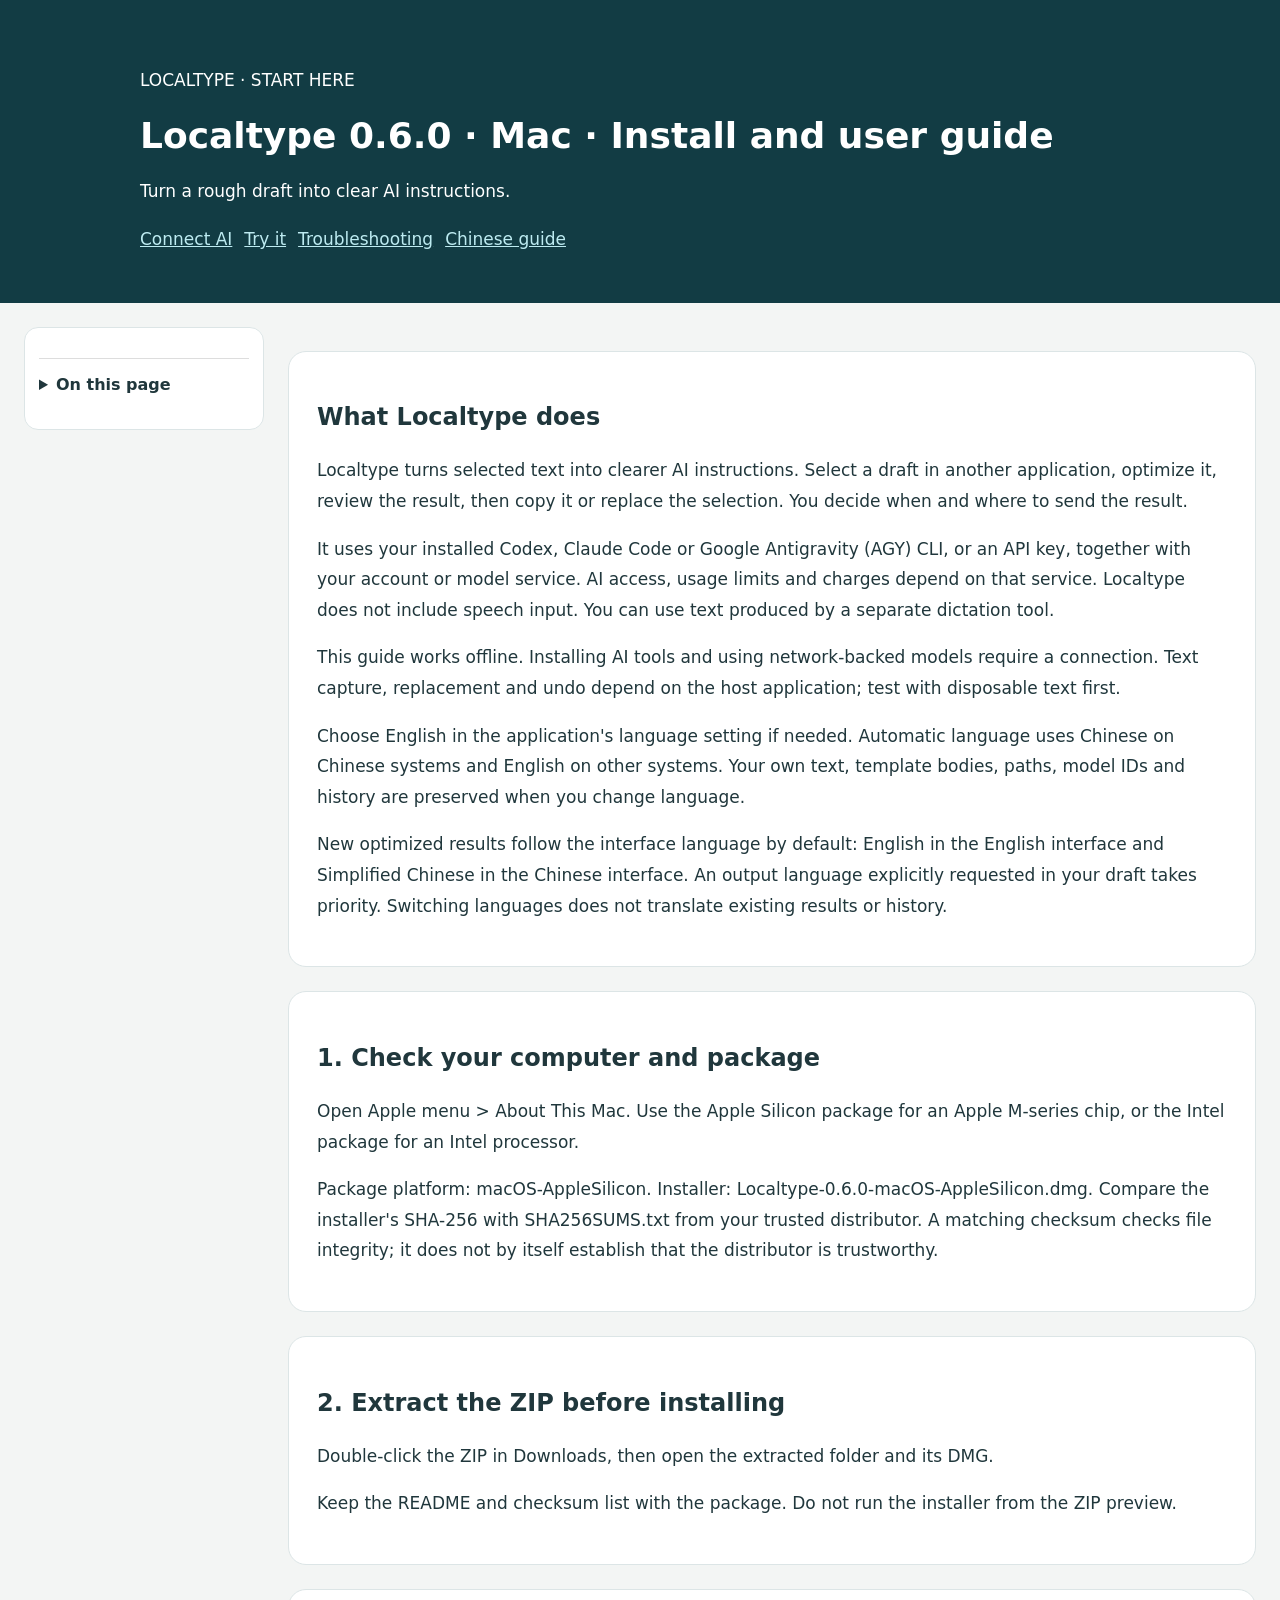
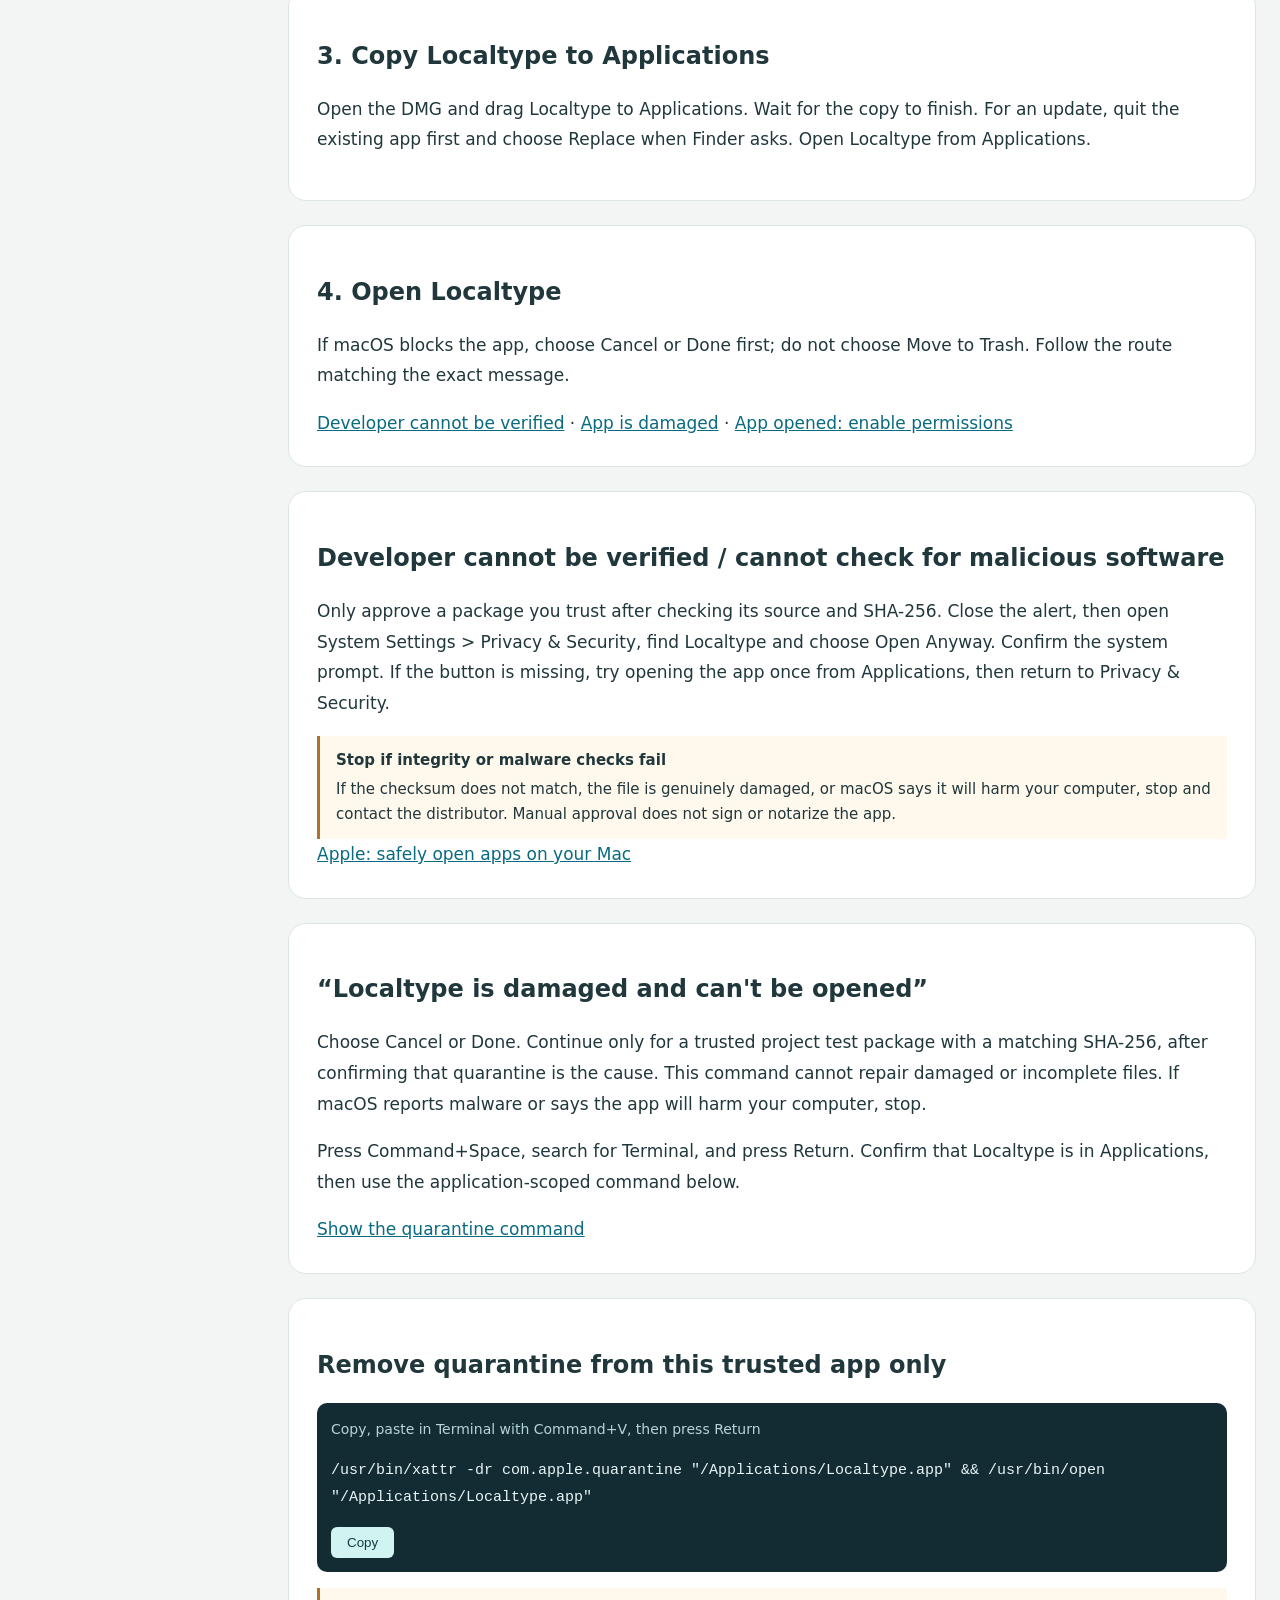
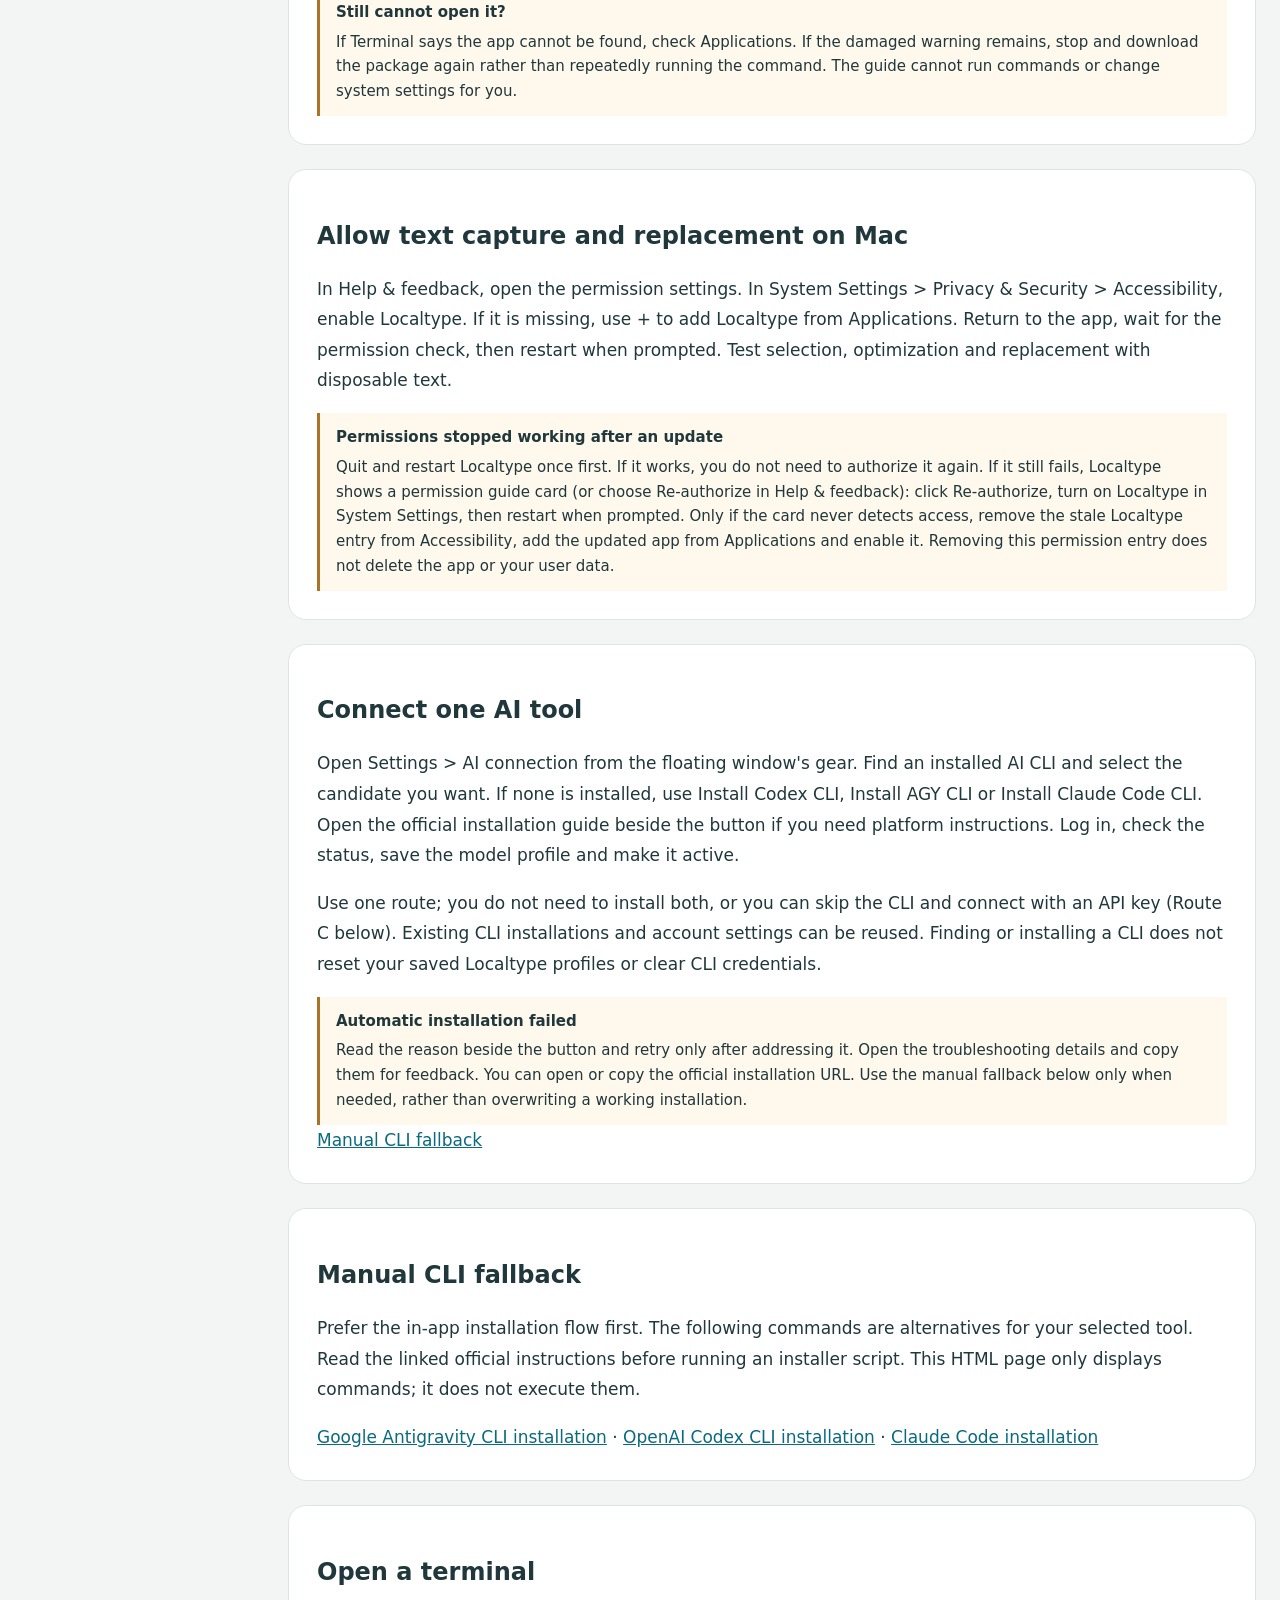
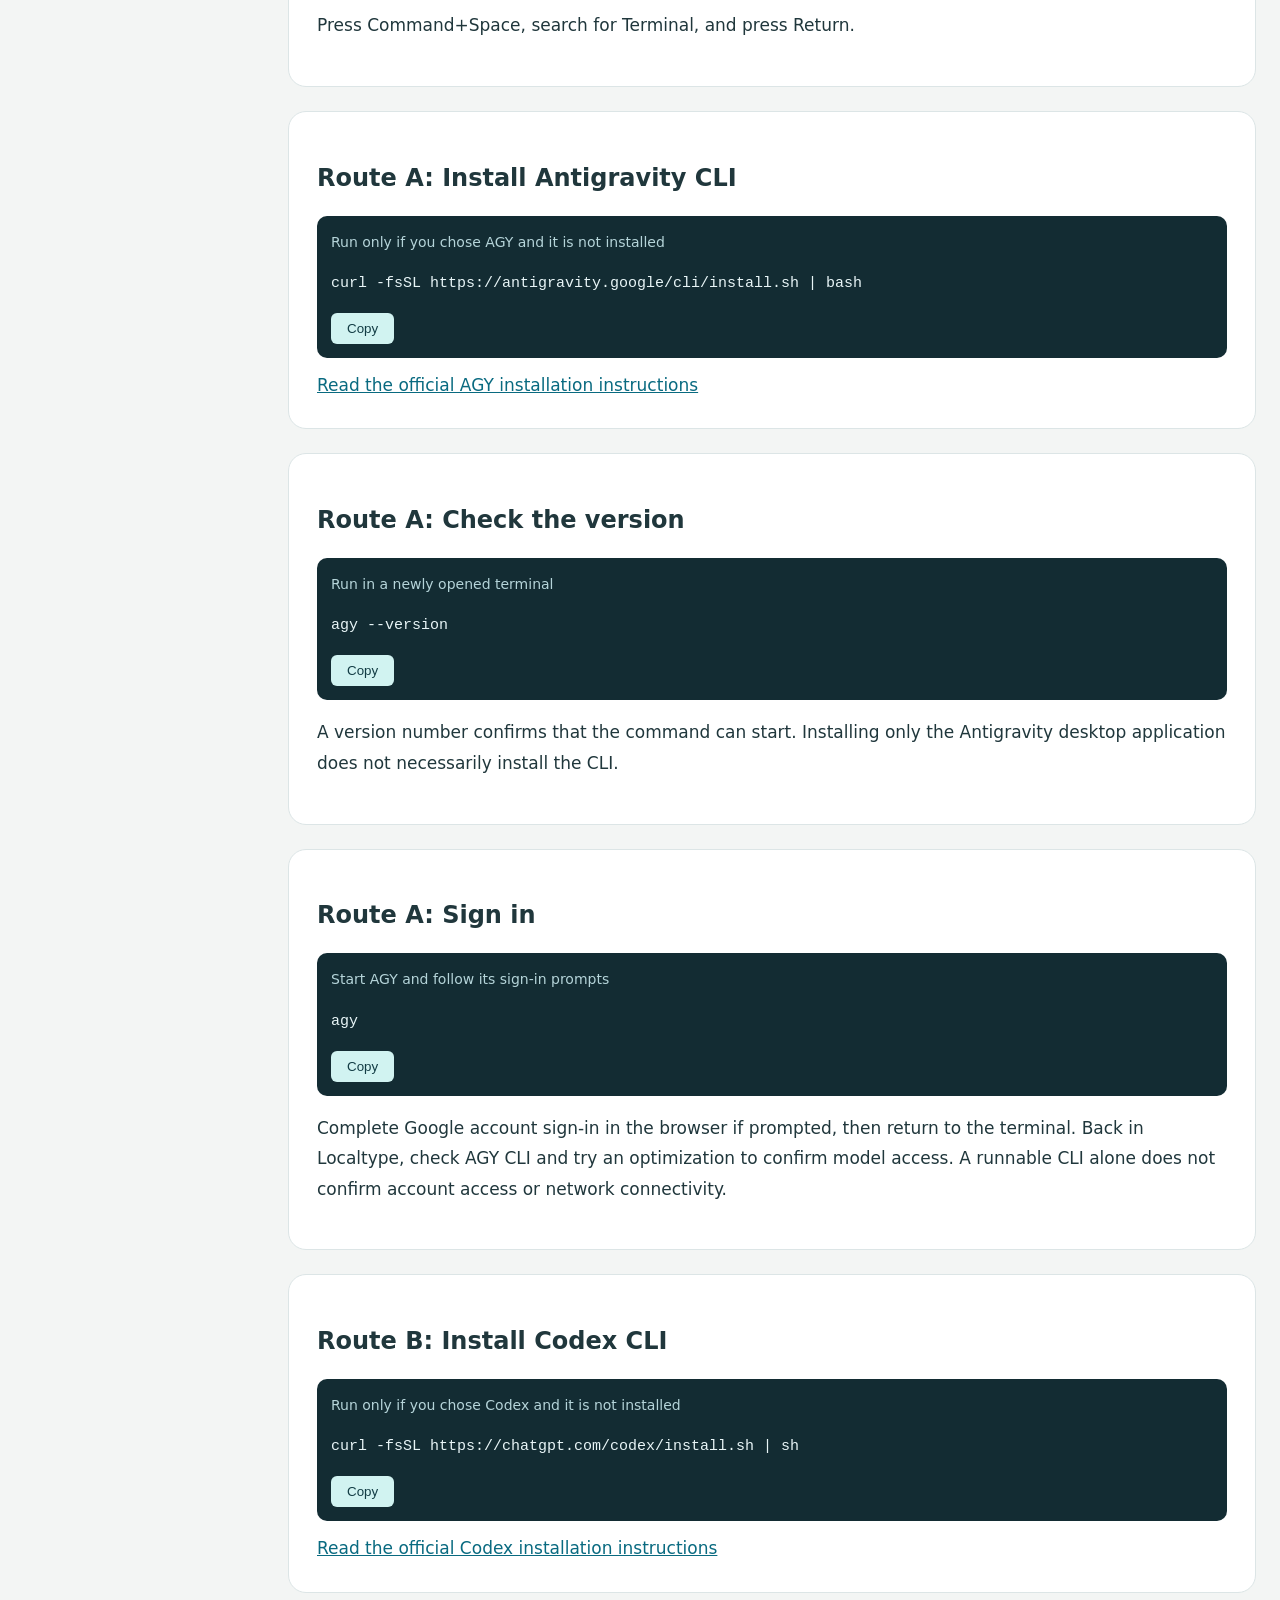
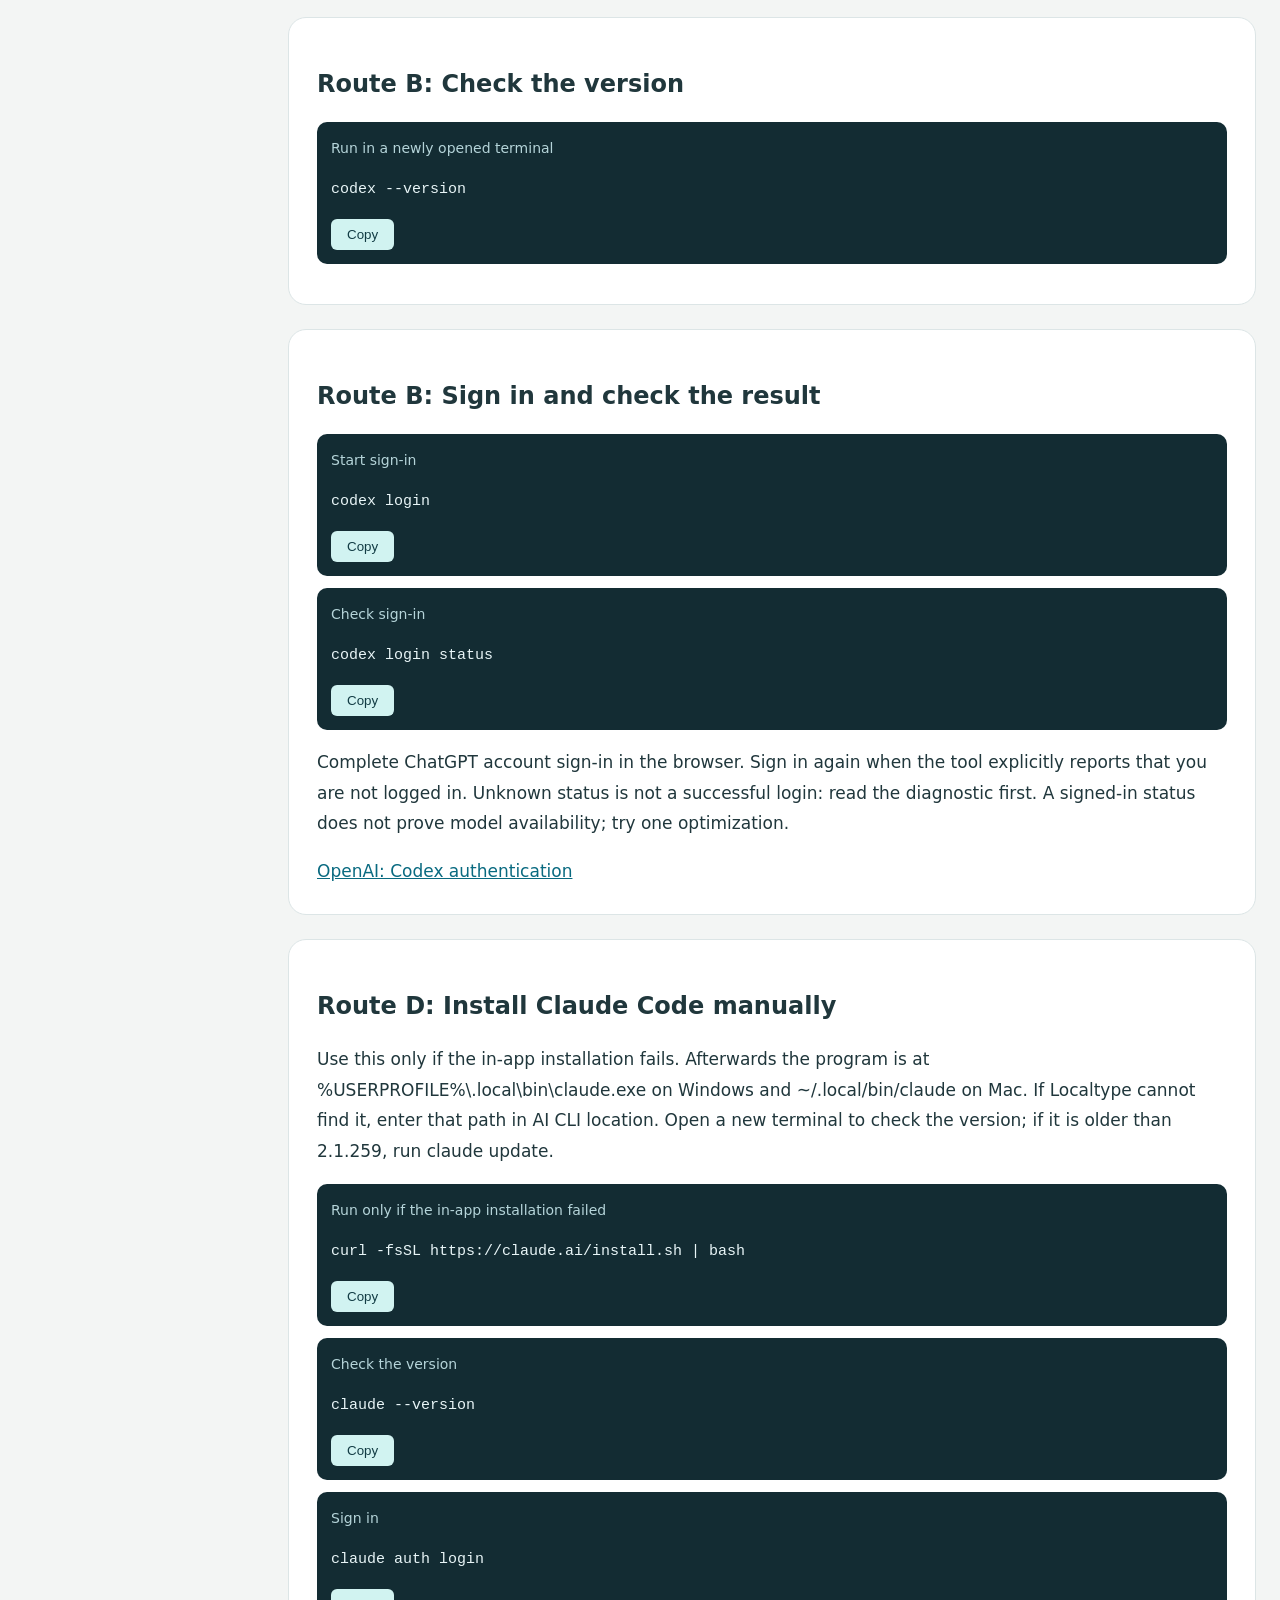
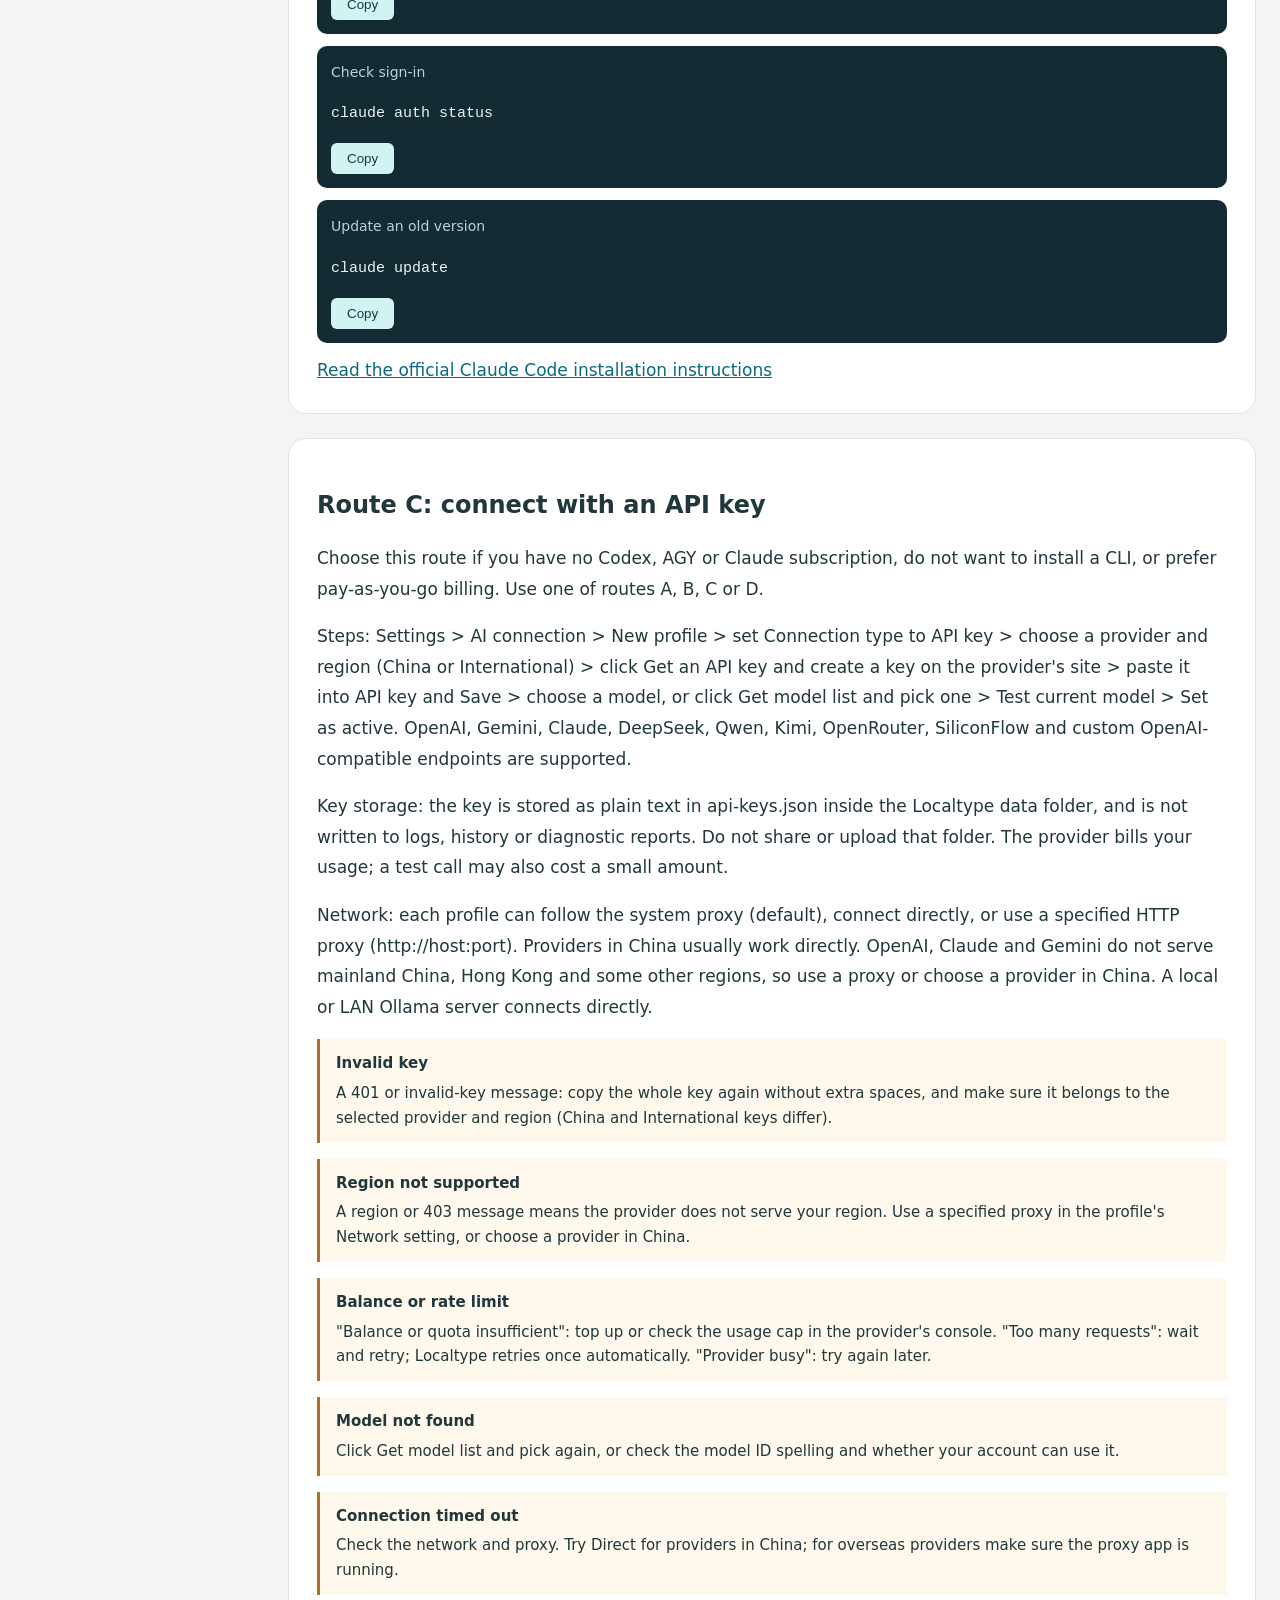
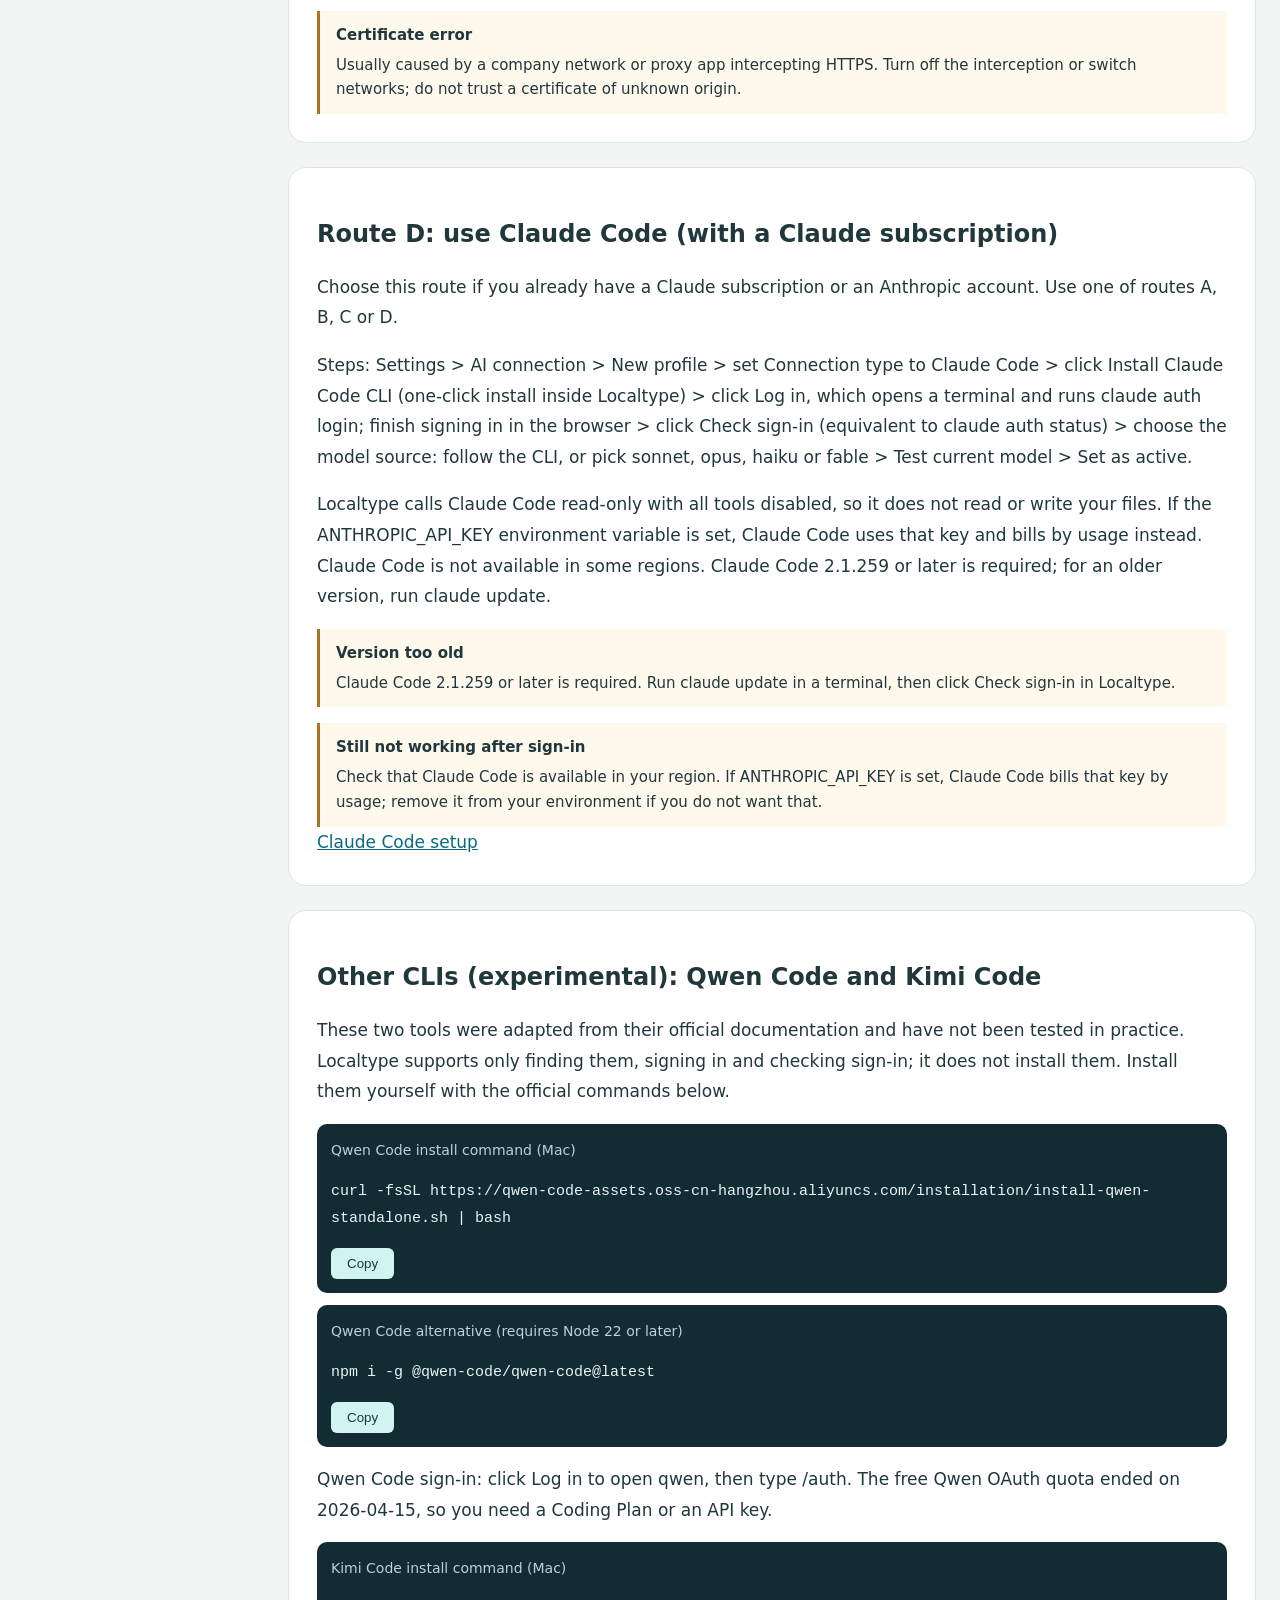
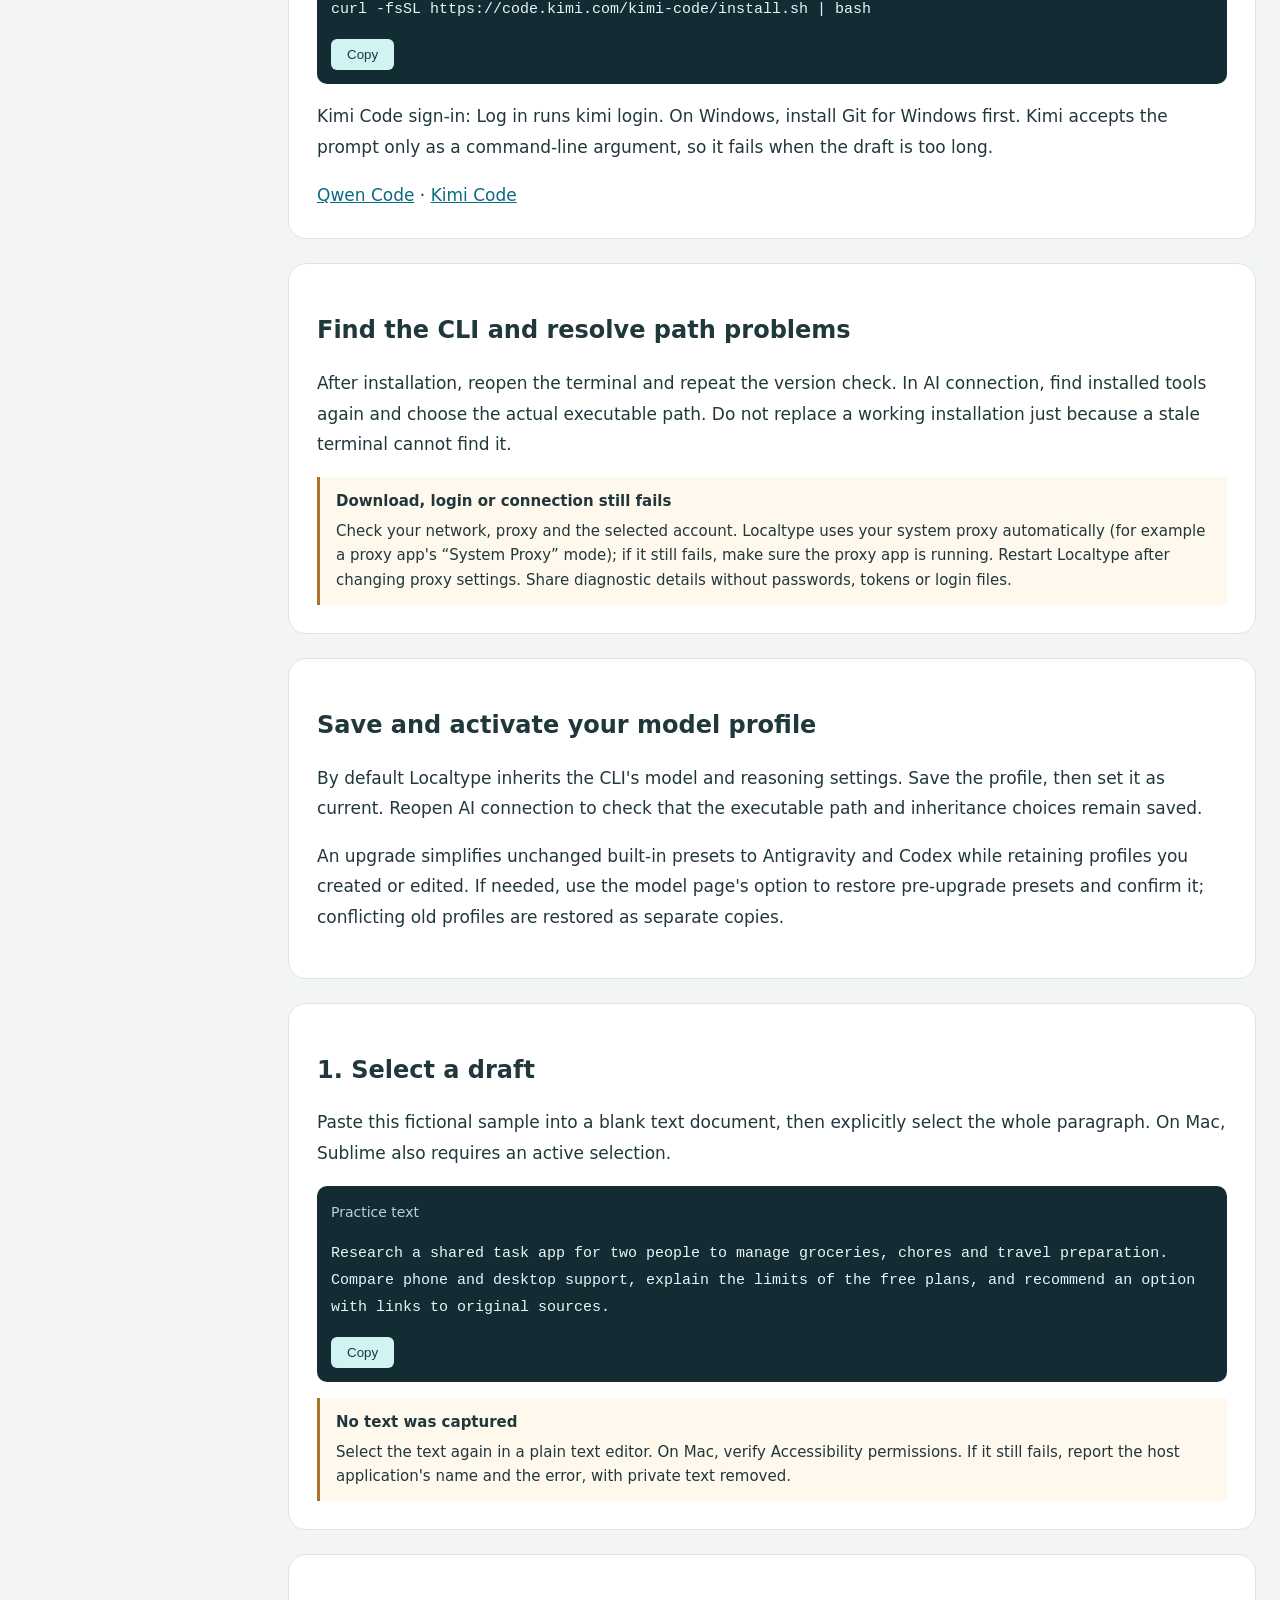
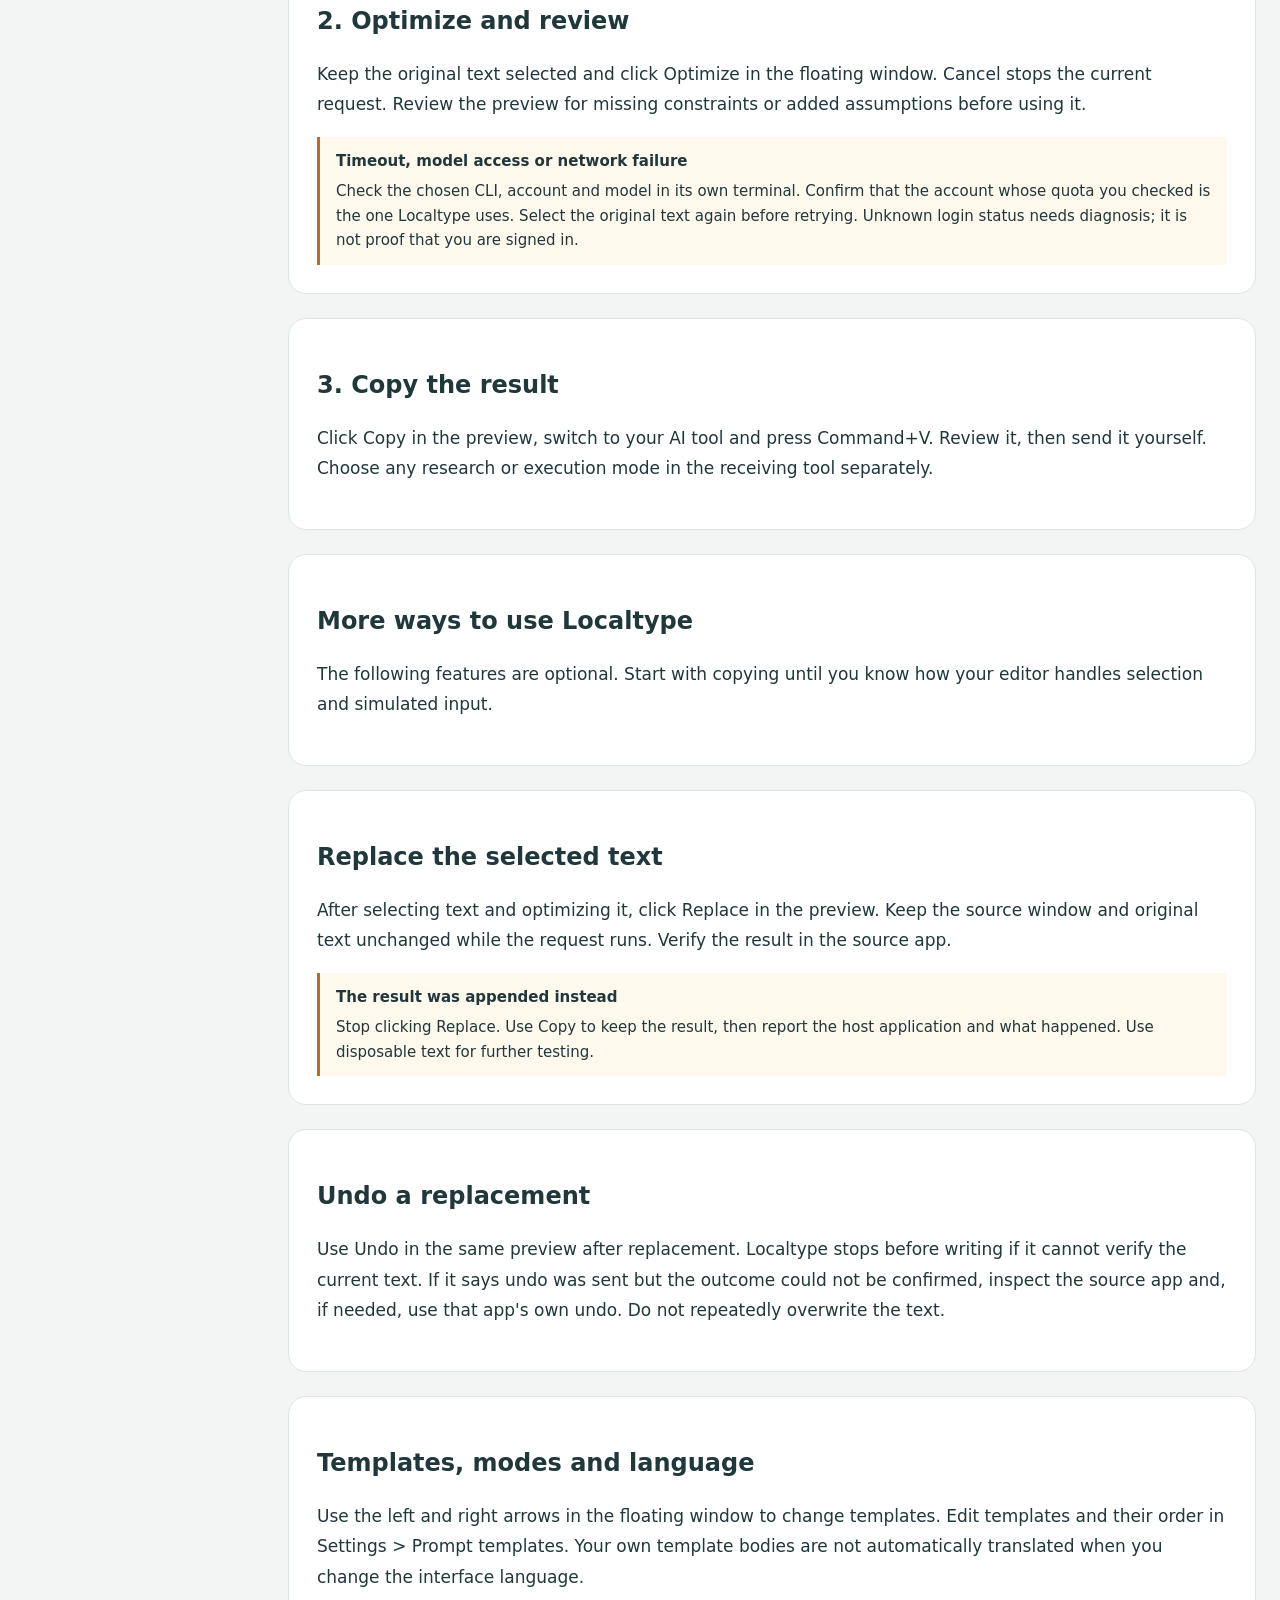
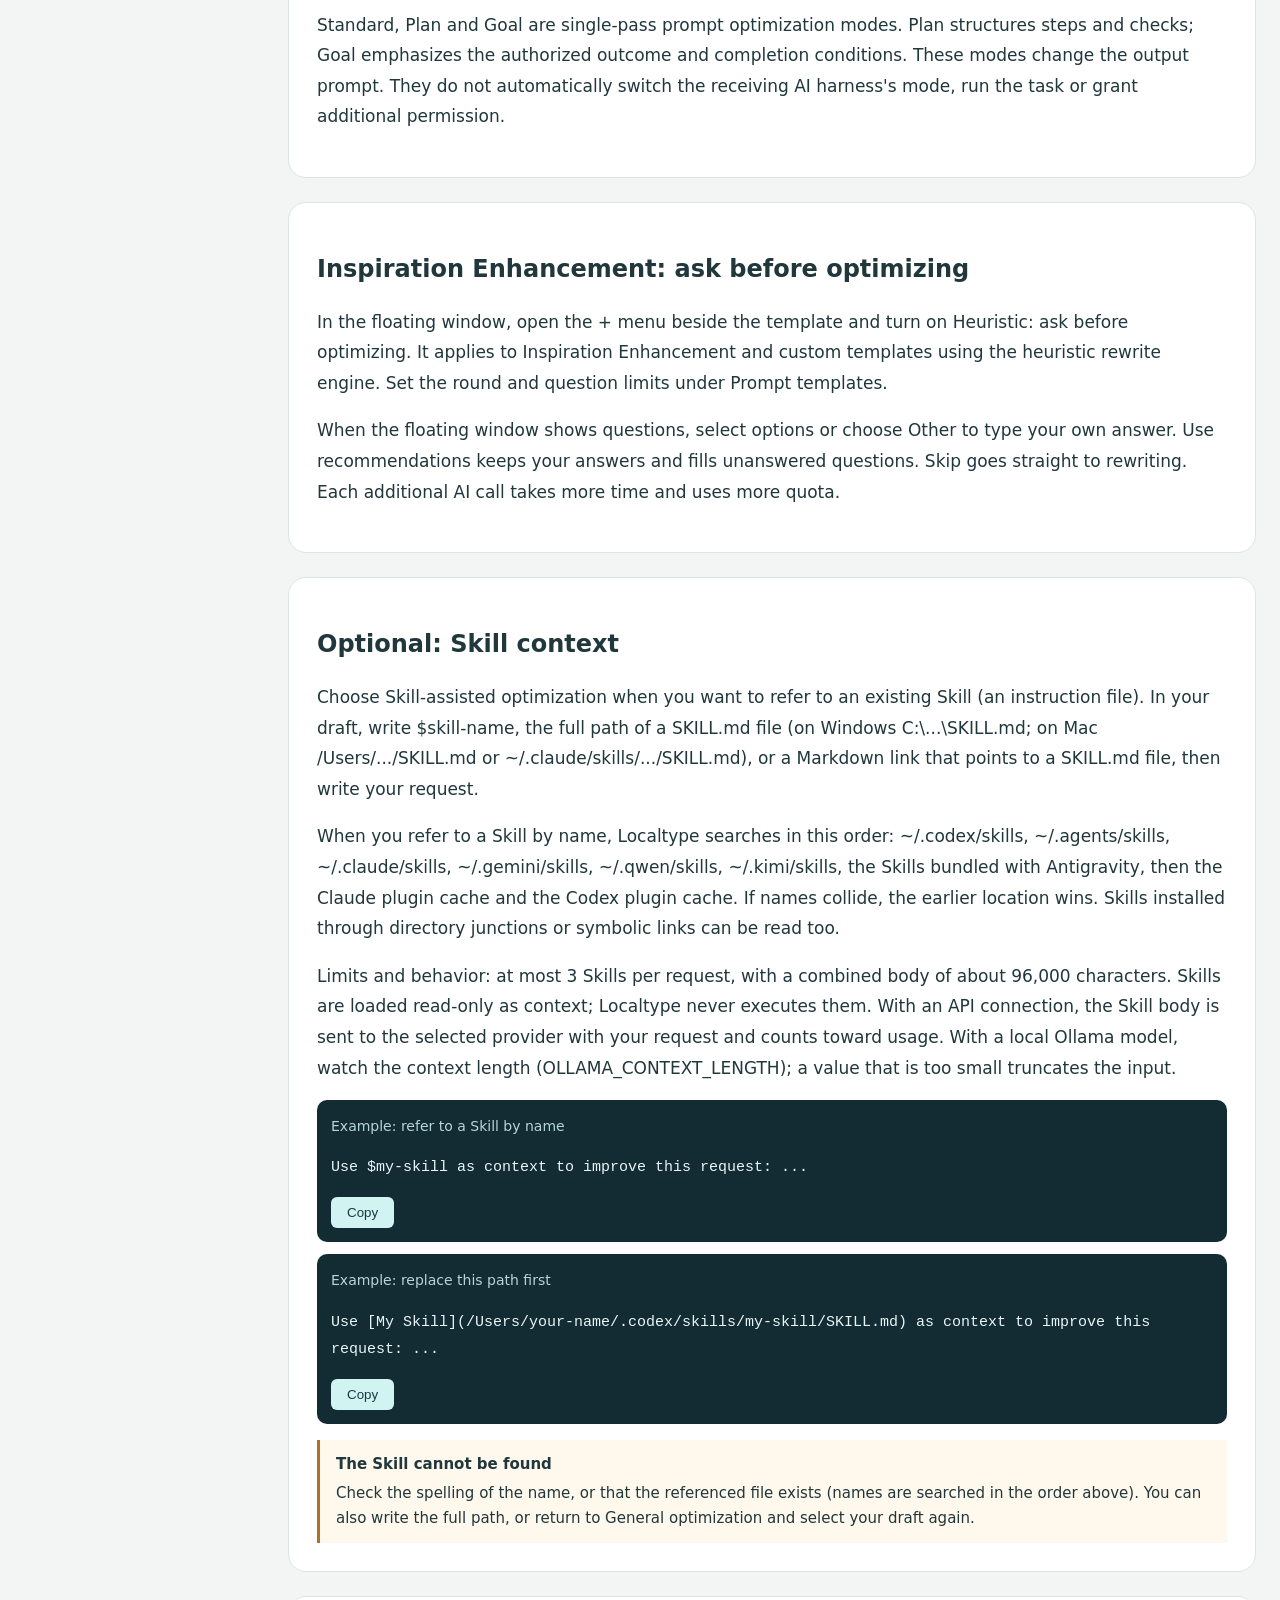
==== commit dad0782c: "docs: publish 0.6.0 downloads, guides and in-app update manifest" ====
--- a/guides/mac-arm/Start here.html
+++ b/guides/mac-arm/Start here.html
@@ -1,4 +1,4 @@
-<!doctype html><html lang="en"><head><meta charset="utf-8"><meta name="viewport" content="width=device-width,initial-scale=1"><link rel="icon" href="data:,"><title>Localtype 0.5.1 · Mac · Install and user guide</title><style>*{box-sizing:border-box}html{scroll-behavior:smooth}body{margin:0;background:#f3f5f4;color:#20373c;font:17px/1.8 system-ui,'Microsoft YaHei',sans-serif}header{background:#123c44;color:white;padding:48px max(24px,calc((100% - 1000px)/2))}h1{font-size:36px;line-height:1.3;margin:12px 0}h2{line-height:1.5;font-size:24px}main{max-width:1050px;margin:auto;padding:24px}nav{display:flex;gap:12px;flex-wrap:wrap}a{color:#096a80}header a{color:#bdebf1}section{background:white;padding:28px;border-radius:18px;margin:24px 0;border:1px solid #dce5e6}figure{margin:0}img{width:100%;height:auto}figcaption,.small{color:#60767a;font-size:14px}.expected{border-left:4px solid #188779;padding:10px 16px;background:#eff8f5}.command{background:#132c33;color:#e8f5f7;border-radius:10px;padding:14px;margin:12px 0}.command p{margin:0;color:#b5d4d9;font-size:14px}pre{white-space:pre-wrap;overflow-wrap:anywhere;font:15px/1.8 Consolas,monospace;user-select:text}button{background:#d1f3f1;color:#123c44;border:0;border-radius:6px;padding:8px 16px;cursor:pointer}button:focus-visible,a:focus-visible{outline:3px solid #e09b27}details{margin:16px 0;border-top:1px solid #ddd;padding-top:12px}summary{font-weight:bold;cursor:pointer}.notice{background:#fff3d6;padding:18px;border-radius:12px}li{margin:8px 0}footer{padding:30px 0;color:#60767a} @media(max-width:600px){h1{font-size:27px}main{padding:12px}section{padding:18px}header{padding:30px 20px}} @media print{button,nav{display:none}section{break-inside:avoid}body{background:white}header{color:black;background:white}}.demo-note{color:#087d76;font-weight:700;letter-spacing:.03em}.map-hint{font-size:15px;color:#52696c}.map-controls{display:flex;flex-wrap:wrap;gap:8px;margin:18px 0}.map-chip{border:2px solid transparent;background:#edf2f3;font-weight:600}.map-chip.active{border-color:#294c58;box-shadow:0 2px 0 #294c58}.compare-grid{display:grid;grid-template-columns:1fr 1fr;gap:18px}.compare-col{min-width:0;border:1px solid #dbe5e6;border-radius:14px;padding:18px;background:#f9fbfb}.compare-col.after{border-color:#75b9ae;background:#f4faf7}.compare-col h3{margin:0;font-size:21px}.compare-col>.small{margin:4px 0 14px;height:52px}.compare-scroll{height:320px;overflow-y:auto;overscroll-behavior:contain;scrollbar-gutter:stable;overflow-anchor:none;padding-right:8px;line-height:1.85;scrollbar-color:#739c9c #e4eeec}.mapped{padding:0;margin:0 0 1.2em;border:0;border-radius:0;white-space:pre-wrap;color:inherit;background:transparent;cursor:pointer}.mapped>span{box-decoration-break:clone;-webkit-box-decoration-break:clone}.mapped.matched>span{background:var(--highlight)}.mapped:focus-visible{outline:2px solid #427c88;outline-offset:3px}.compare-scroll:after{content:"";display:block;height:calc(100% - 28px)}.map-label{display:block;font-size:12px;font-weight:750;margin-bottom:5px;color:var(--ink)}.c0{--tone:#258b82;--ink:#135d57;--highlight:#dcf3ea;color:#193c36}.c1{--tone:#526dd2;--ink:#344b98;--highlight:#e7ecff;color:#283b65}.c2{--tone:#bc8327;--ink:#78500f;--highlight:#fff0d4;color:#59411b}.c3{--tone:#a65b94;--ink:#7b3e6c;--highlight:#f5e5f0;color:#5d3455}.map-chip.c0,.map-chip.c1,.map-chip.c2,.map-chip.c3{background:var(--highlight)}.mapped.c0,.mapped.c1,.mapped.c2,.mapped.c3{color:inherit}.copy-only .command{background:none;margin:12px 0 0;padding:0}.copy-only pre,.copy-only .command>p{display:none}.takeaway{font-weight:650;color:#165c55;margin:18px 0 8px}@media(max-width:700px){.compare-grid{grid-template-columns:repeat(2,minmax(280px,1fr));overflow-x:auto;gap:12px}.compare-scroll{height:300px}.compare-col{padding:14px}}@media(prefers-reduced-motion:reduce){.mapped{transition:none}html{scroll-behavior:auto}}
+<!doctype html><html lang="en"><head><meta charset="utf-8"><meta name="viewport" content="width=device-width,initial-scale=1"><link rel="icon" href="data:,"><title>Localtype 0.6.0 · Mac · Install and user guide</title><style>*{box-sizing:border-box}html{scroll-behavior:smooth}body{margin:0;background:#f3f5f4;color:#20373c;font:17px/1.8 system-ui,'Microsoft YaHei',sans-serif}header{background:#123c44;color:white;padding:48px max(24px,calc((100% - 1000px)/2))}h1{font-size:36px;line-height:1.3;margin:12px 0}h2{line-height:1.5;font-size:24px}main{max-width:1050px;margin:auto;padding:24px}nav{display:flex;gap:12px;flex-wrap:wrap}a{color:#096a80}header a{color:#bdebf1}section{background:white;padding:28px;border-radius:18px;margin:24px 0;border:1px solid #dce5e6}figure{margin:0}img{width:100%;height:auto}figcaption,.small{color:#60767a;font-size:14px}.expected{border-left:4px solid #188779;padding:10px 16px;background:#eff8f5}.command{background:#132c33;color:#e8f5f7;border-radius:10px;padding:14px;margin:12px 0}.command p{margin:0;color:#b5d4d9;font-size:14px}pre{white-space:pre-wrap;overflow-wrap:anywhere;font:15px/1.8 Consolas,monospace;user-select:text}button{background:#d1f3f1;color:#123c44;border:0;border-radius:6px;padding:8px 16px;cursor:pointer}button:focus-visible,a:focus-visible{outline:3px solid #e09b27}details{margin:16px 0;border-top:1px solid #ddd;padding-top:12px}summary{font-weight:bold;cursor:pointer}.notice{background:#fff3d6;padding:18px;border-radius:12px}li{margin:8px 0}footer{padding:30px 0;color:#60767a} @media(max-width:600px){h1{font-size:27px}main{padding:12px}section{padding:18px}header{padding:30px 20px}} @media print{button,nav{display:none}section{break-inside:avoid}body{background:white}header{color:black;background:white}}.demo-note{color:#087d76;font-weight:700;letter-spacing:.03em}.map-hint{font-size:15px;color:#52696c}.map-controls{display:flex;flex-wrap:wrap;gap:8px;margin:18px 0}.map-chip{border:2px solid transparent;background:#edf2f3;font-weight:600}.map-chip.active{border-color:#294c58;box-shadow:0 2px 0 #294c58}.compare-grid{display:grid;grid-template-columns:1fr 1fr;gap:18px}.compare-col{min-width:0;border:1px solid #dbe5e6;border-radius:14px;padding:18px;background:#f9fbfb}.compare-col.after{border-color:#75b9ae;background:#f4faf7}.compare-col h3{margin:0;font-size:21px}.compare-col>.small{margin:4px 0 14px;height:52px}.compare-scroll{height:320px;overflow-y:auto;overscroll-behavior:contain;scrollbar-gutter:stable;overflow-anchor:none;padding-right:8px;line-height:1.85;scrollbar-color:#739c9c #e4eeec}.mapped{padding:0;margin:0 0 1.2em;border:0;border-radius:0;white-space:pre-wrap;color:inherit;background:transparent;cursor:pointer}.mapped>span{box-decoration-break:clone;-webkit-box-decoration-break:clone}.mapped.matched>span{background:var(--highlight)}.mapped:focus-visible{outline:2px solid #427c88;outline-offset:3px}.compare-scroll:after{content:"";display:block;height:calc(100% - 28px)}.map-label{display:block;font-size:12px;font-weight:750;margin-bottom:5px;color:var(--ink)}.c0{--tone:#258b82;--ink:#135d57;--highlight:#dcf3ea;color:#193c36}.c1{--tone:#526dd2;--ink:#344b98;--highlight:#e7ecff;color:#283b65}.c2{--tone:#bc8327;--ink:#78500f;--highlight:#fff0d4;color:#59411b}.c3{--tone:#a65b94;--ink:#7b3e6c;--highlight:#f5e5f0;color:#5d3455}.map-chip.c0,.map-chip.c1,.map-chip.c2,.map-chip.c3{background:var(--highlight)}.mapped.c0,.mapped.c1,.mapped.c2,.mapped.c3{color:inherit}.copy-only .command{background:none;margin:12px 0 0;padding:0}.copy-only pre,.copy-only .command>p{display:none}.takeaway{font-weight:650;color:#165c55;margin:18px 0 8px}@media(max-width:700px){.compare-grid{grid-template-columns:repeat(2,minmax(280px,1fr));overflow-x:auto;gap:12px}.compare-scroll{height:300px}.compare-col{padding:14px}}@media(prefers-reduced-motion:reduce){.mapped{transition:none}html{scroll-behavior:auto}}
 .step-help{margin-top:16px;padding:12px 16px;border-left:3px solid #ad722a;background:#fff8ec;font-size:15px;line-height:1.65}.step-help p{margin:5px 0 0}.step-help:target{outline:2px solid #ad722a;outline-offset:3px}
 .legacy-step-anchor{display:block;position:relative;top:-12px;visibility:hidden}#manual-cli{margin-top:24px}.manual-cli-note{color:#60767a}
-.guide-layout{max-width:1320px;margin:auto;display:grid;grid-template-columns:240px minmax(0,1050px);gap:24px;padding:24px}.guide-layout main{max-width:1050px;width:100%;margin:0;padding:0}.guide-toc{align-self:start;position:sticky;top:20px;background:white;border:1px solid #dce5e6;border-radius:14px;padding:14px}.guide-toc summary{font-size:16px}.guide-toc nav{display:grid;gap:4px;margin-top:10px}.guide-toc a{padding:5px 7px;border-radius:6px;text-decoration:none}.guide-toc a[aria-current="true"]{background:#dff3ef;color:#123c44;font-weight:700}.route-tabs{display:flex;flex-wrap:wrap;gap:8px;margin:16px 0}.route-tabs button[aria-pressed="true"]{background:#123c44;color:white}.route-hint,.route-noscript{font-size:14px;color:#60767a}.guide-toc a:focus-visible,.route-tabs button:focus-visible{outline:3px solid #e09b27;outline-offset:2px}body[data-guide-route="agy"] .route-codex,body[data-guide-route="agy"] .route-claude,body[data-guide-route="codex"] .route-agy,body[data-guide-route="codex"] .route-claude,body[data-guide-route="claude"] .route-agy,body[data-guide-route="claude"] .route-codex{display:none}@media(max-width:900px){.guide-layout{display:block;padding:12px}.guide-toc{position:static;margin:0 0 16px;padding:12px}}@media(max-width:600px){.guide-layout{padding:12px}}</style></head><body><header><p>LOCALTYPE · START HERE</p><h1>Localtype 0.5.1 · Mac · Install and user guide</h1><p>Turn a rough draft into clear AI instructions.</p><nav><a href="#connect-ai">Connect AI</a><a href="#use-select-text">Try it</a><a href="#trouble">Troubleshooting</a><a href="安装必看.html">Chinese guide</a></nav></header><div class="guide-layout"><aside class="guide-toc"><details><summary>On this page</summary><nav aria-label="Guide contents"><a href="#intro">What Localtype does</a><a href="#install-platform">1. Check your computer and package</a><a href="#install-unpack">2. Extract the ZIP before installing</a><a href="#install-copy-app">3. Copy Localtype to Applications</a><a href="#install-open-app">4. Open Localtype</a><a href="#install-security-approval">Developer cannot be verified / cannot check for malicious software</a><a href="#install-damaged-diagnose">“Localtype is damaged and can&#x27;t be opened”</a><a href="#install-quarantine-repair">Remove quarantine from this trusted app only</a><a href="#permission-accessibility">Allow text capture and replacement on Mac</a><a href="#connect-ai">Connect one AI tool</a><a href="#manual-cli">Manual CLI fallback</a><a href="#cli-terminal">Open a terminal</a><a href="#agy-install">Route A: Install Antigravity CLI</a><a href="#agy-version">Route A: Check the version</a><a href="#agy-login">Route A: Sign in</a><a href="#codex-install">Route B: Install Codex CLI</a><a href="#codex-version">Route B: Check the version</a><a href="#codex-login">Route B: Sign in and check the result</a><a href="#claude-install">Route D: Install Claude Code manually</a><a href="#api-connect">Route C: connect with an API key</a><a href="#claude-code">Route D: use Claude Code (with a Claude subscription)</a><a href="#other-cli">Other CLIs (experimental): Qwen Code and Kimi Code</a><a href="#connect-cli-path">Find the CLI and resolve path problems</a><a href="#connect-save-settings">Save and activate your model profile</a><a href="#use-select-text">1. Select a draft</a><a href="#use-optimize">2. Optimize and review</a><a href="#use-copy-result">3. Copy the result</a><a href="#more-usage">More ways to use Localtype</a><a href="#more-replace">Replace the selected text</a><a href="#more-undo">Undo a replacement</a><a href="#more-template">Templates, modes and language</a><a href="#more-skill">Optional: Skill context</a><a href="#more-history">Local history and privacy</a><a href="#upgrade">Upgrade while keeping your settings</a><a href="#uninstall">Uninstall the application</a><a href="#examples">Example: a rough idea becomes a reviewable task</a><a href="#trouble">Troubleshooting shortcuts</a><a href="#more-feedback">Get help and reopen guidance</a><a href="#reference">Package and command reference</a></nav></details></aside><main><section id="intro"><h2>What Localtype does</h2><p>Localtype turns selected text into clearer AI instructions. Select a draft in another application, optimize it, review the result, then copy it or replace the selection. You decide when and where to send the result.</p><p>It uses your installed Codex, Claude Code or Google Antigravity (AGY) CLI, or an API key, together with your account or model service. AI access, usage limits and charges depend on that service. Localtype does not include speech input. You can use text produced by a separate dictation tool.</p><p>This guide works offline. Installing AI tools and using network-backed models require a connection. Text capture, replacement and undo depend on the host application; test with disposable text first.</p><p>Choose English in the application&#x27;s language setting if needed. Automatic language uses Chinese on Chinese systems and English on other systems. Your own text, template bodies, paths, model IDs and history are preserved when you change language.</p><p>New optimized results follow the interface language by default: English in the English interface and Simplified Chinese in the Chinese interface. An output language explicitly requested in your draft takes priority. Switching languages does not translate existing results or history.</p></section><section id="install-platform"><h2>1. Check your computer and package</h2><p>Open Apple menu &gt; About This Mac. Use the Apple Silicon package for an Apple M-series chip, or the Intel package for an Intel processor.</p><p>Package platform: macOS-AppleSilicon. Installer: Localtype-0.5.1-macOS-AppleSilicon.dmg. Compare the installer&#x27;s SHA-256 with SHA256SUMS.txt from your trusted distributor. A matching checksum checks file integrity; it does not by itself establish that the distributor is trustworthy.</p></section><section id="install-unpack"><h2>2. Extract the ZIP before installing</h2><p>Double-click the ZIP in Downloads, then open the extracted folder and its DMG.</p><p>Keep the README and checksum list with the package. Do not run the installer from the ZIP preview.</p></section><section id="install-copy-app"><h2>3. Copy Localtype to Applications</h2><p>Open the DMG and drag Localtype to Applications. Wait for the copy to finish. For an update, quit the existing app first and choose Replace when Finder asks. Open Localtype from Applications.</p></section><section id="install-open-app"><h2>4. Open Localtype</h2><p>If macOS blocks the app, choose Cancel or Done first; do not choose Move to Trash. Follow the route matching the exact message.</p><a href="#install-security-approval">Developer cannot be verified</a> · <a href="#install-damaged-diagnose">App is damaged</a> · <a href="#permission-accessibility">App opened: enable permissions</a></section><section id="install-security-approval"><h2>Developer cannot be verified / cannot check for malicious software</h2><p>Only approve a package you trust after checking its source and SHA-256. Close the alert, then open System Settings &gt; Privacy &amp; Security, find Localtype and choose Open Anyway. Confirm the system prompt. If the button is missing, try opening the app once from Applications, then return to Privacy &amp; Security.</p><aside class="step-help"><strong>Stop if integrity or malware checks fail</strong><p>If the checksum does not match, the file is genuinely damaged, or macOS says it will harm your computer, stop and contact the distributor. Manual approval does not sign or notarize the app.</p></aside><a href="https://support.apple.com/en-sg/102445">Apple: safely open apps on your Mac</a></section><section id="install-damaged-diagnose"><h2>“Localtype is damaged and can&#x27;t be opened”</h2><p>Choose Cancel or Done. Continue only for a trusted project test package with a matching SHA-256, after confirming that quarantine is the cause. This command cannot repair damaged or incomplete files. If macOS reports malware or says the app will harm your computer, stop.</p><p>Press Command+Space, search for Terminal, and press Return. Confirm that Localtype is in Applications, then use the application-scoped command below.</p><a href="#install-quarantine-repair">Show the quarantine command</a></section><section id="install-quarantine-repair"><h2>Remove quarantine from this trusted app only</h2><div class="command"><p>Copy, paste in Terminal with Command+V, then press Return</p><pre>/usr/bin/xattr -dr com.apple.quarantine &quot;/Applications/Localtype.app&quot; &amp;&amp; /usr/bin/open &quot;/Applications/Localtype.app&quot;</pre><button type="button">Copy</button></div><aside class="step-help"><strong>Still cannot open it?</strong><p>If Terminal says the app cannot be found, check Applications. If the damaged warning remains, stop and download the package again rather than repeatedly running the command. The guide cannot run commands or change system settings for you.</p></aside></section><section id="permission-accessibility"><h2>Allow text capture and replacement on Mac</h2><p>In Help &amp; feedback, open the permission settings. In System Settings &gt; Privacy &amp; Security &gt; Accessibility, enable Localtype. If it is missing, use + to add Localtype from Applications. Return to the app, wait for the permission check, then restart when prompted. Test selection, optimization and replacement with disposable text.</p><aside class="step-help"><strong>Permissions stopped working after an update</strong><p>Quit and restart Localtype once first. If it works, you do not need to authorize it again. If it still fails, Localtype shows a permission guide card (or choose Re-authorize in Help &amp; feedback): click Re-authorize, turn on Localtype in System Settings, then restart when prompted. Only if the card never detects access, remove the stale Localtype entry from Accessibility, add the updated app from Applications and enable it. Removing this permission entry does not delete the app or your user data.</p></aside></section><section id="connect-ai"><h2>Connect one AI tool</h2><p>Open Settings &gt; AI connection from the floating window&#x27;s gear. Find an installed AI CLI and select the candidate you want. If none is installed, use Install Codex CLI, Install AGY CLI or Install Claude Code CLI. Open the official installation guide beside the button if you need platform instructions. Log in, check the status, save the model profile and make it active.</p><p>Use one route; you do not need to install both, or you can skip the CLI and connect with an API key (Route C below). Existing CLI installations and account settings can be reused. Finding or installing a CLI does not reset your saved Localtype profiles or clear CLI credentials.</p><aside class="step-help"><strong>Automatic installation failed</strong><p>Read the reason beside the button and retry only after addressing it. Open the troubleshooting details and copy them for feedback. You can open or copy the official installation URL. Use the manual fallback below only when needed, rather than overwriting a working installation.</p></aside><a href="#manual-cli">Manual CLI fallback</a></section><section id="manual-cli"><h2>Manual CLI fallback</h2><p>Prefer the in-app installation flow first. The following commands are alternatives for your selected tool. Read the linked official instructions before running an installer script. This HTML page only displays commands; it does not execute them.</p><a href="https://antigravity.google/docs/cli/install">Google Antigravity CLI installation</a> · <a href="https://developers.openai.com/codex/cli">OpenAI Codex CLI installation</a> · <a href="https://code.claude.com/docs/en/setup">Claude Code installation</a></section><section id="cli-terminal"><h2>Open a terminal</h2><p>Press Command+Space, search for Terminal, and press Return.</p></section><section id="agy-install"><h2>Route A: Install Antigravity CLI</h2><div class="command"><p>Run only if you chose AGY and it is not installed</p><pre>curl -fsSL https://antigravity.google/cli/install.sh | bash</pre><button type="button">Copy</button></div><a href="https://antigravity.google/docs/cli/install">Read the official AGY installation instructions</a></section><section id="agy-version"><h2>Route A: Check the version</h2><div class="command"><p>Run in a newly opened terminal</p><pre>agy --version</pre><button type="button">Copy</button></div><p>A version number confirms that the command can start. Installing only the Antigravity desktop application does not necessarily install the CLI.</p></section><section id="agy-login"><h2>Route A: Sign in</h2><div class="command"><p>Start AGY and follow its sign-in prompts</p><pre>agy</pre><button type="button">Copy</button></div><p>Complete Google account sign-in in the browser if prompted, then return to the terminal. Back in Localtype, check AGY CLI and try an optimization to confirm model access. A runnable CLI alone does not confirm account access or network connectivity.</p></section><section id="codex-install"><h2>Route B: Install Codex CLI</h2><div class="command"><p>Run only if you chose Codex and it is not installed</p><pre>curl -fsSL https://chatgpt.com/codex/install.sh | sh</pre><button type="button">Copy</button></div><a href="https://developers.openai.com/codex/cli">Read the official Codex installation instructions</a></section><section id="codex-version"><h2>Route B: Check the version</h2><div class="command"><p>Run in a newly opened terminal</p><pre>codex --version</pre><button type="button">Copy</button></div></section><section id="codex-login"><h2>Route B: Sign in and check the result</h2><div class="command"><p>Start sign-in</p><pre>codex login</pre><button type="button">Copy</button></div><div class="command"><p>Check sign-in</p><pre>codex login status</pre><button type="button">Copy</button></div><p>Complete ChatGPT account sign-in in the browser. Sign in again when the tool explicitly reports that you are not logged in. Unknown status is not a successful login: read the diagnostic first. A signed-in status does not prove model availability; try one optimization.</p><a href="https://developers.openai.com/codex/auth/">OpenAI: Codex authentication</a></section><section id="claude-install"><h2>Route D: Install Claude Code manually</h2><p>Use this only if the in-app installation fails. Afterwards the program is at %USERPROFILE%\.local\bin\claude.exe on Windows and ~/.local/bin/claude on Mac. If Localtype cannot find it, enter that path in AI CLI location. Open a new terminal to check the version; if it is older than 2.1.259, run claude update.</p><div class="command"><p>Run only if the in-app installation failed</p><pre>curl -fsSL https://claude.ai/install.sh | bash</pre><button type="button">Copy</button></div><div class="command"><p>Check the version</p><pre>claude --version</pre><button type="button">Copy</button></div><div class="command"><p>Sign in</p><pre>claude auth login</pre><button type="button">Copy</button></div><div class="command"><p>Check sign-in</p><pre>claude auth status</pre><button type="button">Copy</button></div><div class="command"><p>Update an old version</p><pre>claude update</pre><button type="button">Copy</button></div><a href="https://code.claude.com/docs/en/setup">Read the official Claude Code installation instructions</a></section><section id="api-connect"><h2>Route C: connect with an API key</h2><p>Choose this route if you have no Codex, AGY or Claude subscription, do not want to install a CLI, or prefer pay-as-you-go billing. Use one of routes A, B, C or D.</p><p>Steps: Settings &gt; AI connection &gt; New profile &gt; set Connection type to API key &gt; choose a provider and region (China or International) &gt; click Get an API key and create a key on the provider&#x27;s site &gt; paste it into API key and Save &gt; choose a model, or click Get model list and pick one &gt; Test current model &gt; Set as active. OpenAI, Gemini, Claude, DeepSeek, Qwen, Kimi, OpenRouter, SiliconFlow and custom OpenAI-compatible endpoints are supported.</p><p>Key storage: the key is stored as plain text in api-keys.json inside the Localtype data folder, and is not written to logs, history or diagnostic reports. Do not share or upload that folder. The provider bills your usage; a test call may also cost a small amount.</p><p>Network: each profile can follow the system proxy (default), connect directly, or use a specified HTTP proxy (http://host:port). Providers in China usually work directly. OpenAI, Claude and Gemini do not serve mainland China, Hong Kong and some other regions, so use a proxy or choose a provider in China. A local or LAN Ollama server connects directly.</p><aside class="step-help"><strong>Invalid key</strong><p>A 401 or invalid-key message: copy the whole key again without extra spaces, and make sure it belongs to the selected provider and region (China and International keys differ).</p></aside><aside class="step-help"><strong>Region not supported</strong><p>A region or 403 message means the provider does not serve your region. Use a specified proxy in the profile&#x27;s Network setting, or choose a provider in China.</p></aside><aside class="step-help"><strong>Balance or rate limit</strong><p>&quot;Balance or quota insufficient&quot;: top up or check the usage cap in the provider&#x27;s console. &quot;Too many requests&quot;: wait and retry; Localtype retries once automatically. &quot;Provider busy&quot;: try again later.</p></aside><aside class="step-help"><strong>Model not found</strong><p>Click Get model list and pick again, or check the model ID spelling and whether your account can use it.</p></aside><aside class="step-help"><strong>Connection timed out</strong><p>Check the network and proxy. Try Direct for providers in China; for overseas providers make sure the proxy app is running.</p></aside><aside class="step-help"><strong>Certificate error</strong><p>Usually caused by a company network or proxy app intercepting HTTPS. Turn off the interception or switch networks; do not trust a certificate of unknown origin.</p></aside></section><section id="claude-code"><h2>Route D: use Claude Code (with a Claude subscription)</h2><p>Choose this route if you already have a Claude subscription or an Anthropic account. Use one of routes A, B, C or D.</p><p>Steps: Settings &gt; AI connection &gt; New profile &gt; set Connection type to Claude Code &gt; click Install Claude Code CLI (one-click install inside Localtype) &gt; click Log in, which opens a terminal and runs claude auth login; finish signing in in the browser &gt; click Check sign-in (equivalent to claude auth status) &gt; choose the model source: follow the CLI, or pick sonnet, opus, haiku or fable &gt; Test current model &gt; Set as active.</p><p>Localtype calls Claude Code read-only with all tools disabled, so it does not read or write your files. If the ANTHROPIC_API_KEY environment variable is set, Claude Code uses that key and bills by usage instead. Claude Code is not available in some regions. Claude Code 2.1.259 or later is required; for an older version, run claude update.</p><aside class="step-help"><strong>Version too old</strong><p>Claude Code 2.1.259 or later is required. Run claude update in a terminal, then click Check sign-in in Localtype.</p></aside><aside class="step-help"><strong>Still not working after sign-in</strong><p>Check that Claude Code is available in your region. If ANTHROPIC_API_KEY is set, Claude Code bills that key by usage; remove it from your environment if you do not want that.</p></aside><a href="https://code.claude.com/docs/en/setup">Claude Code setup</a></section><section id="other-cli"><h2>Other CLIs (experimental): Qwen Code and Kimi Code</h2><p>These two tools were adapted from their official documentation and have not been tested in practice. Localtype supports only finding them, signing in and checking sign-in; it does not install them. Install them yourself with the official commands below.</p><div class="command"><p>Qwen Code install command (Mac)</p><pre>curl -fsSL https://qwen-code-assets.oss-cn-hangzhou.aliyuncs.com/installation/install-qwen-standalone.sh | bash</pre><button type="button">Copy</button></div><div class="command"><p>Qwen Code alternative (requires Node 22 or later)</p><pre>npm i -g @qwen-code/qwen-code@latest</pre><button type="button">Copy</button></div><p>Qwen Code sign-in: click Log in to open qwen, then type /auth. The free Qwen OAuth quota ended on 2026-04-15, so you need a Coding Plan or an API key.</p><div class="command"><p>Kimi Code install command (Mac)</p><pre>curl -fsSL https://code.kimi.com/kimi-code/install.sh | bash</pre><button type="button">Copy</button></div><p>Kimi Code sign-in: Log in runs kimi login. On Windows, install Git for Windows first. Kimi accepts the prompt only as a command-line argument, so it fails when the draft is too long.</p><a href="https://github.com/QwenLM/qwen-code">Qwen Code</a> · <a href="https://www.kimi.com/code/docs/en/kimi-code-cli/guides/getting-started.html">Kimi Code</a></section><section id="connect-cli-path"><h2>Find the CLI and resolve path problems</h2><p>After installation, reopen the terminal and repeat the version check. In AI connection, find installed tools again and choose the actual executable path. Do not replace a working installation just because a stale terminal cannot find it.</p><aside class="step-help"><strong>Download, login or connection still fails</strong><p>Check your network, proxy and the selected account. Localtype uses your system proxy automatically (for example a proxy app&#x27;s “System Proxy” mode); if it still fails, make sure the proxy app is running. Restart Localtype after changing proxy settings. Share diagnostic details without passwords, tokens or login files.</p></aside></section><section id="connect-save-settings"><h2>Save and activate your model profile</h2><p>By default Localtype inherits the CLI&#x27;s model and reasoning settings. Save the profile, then set it as current. Reopen AI connection to check that the executable path and inheritance choices remain saved.</p><p>An upgrade simplifies unchanged built-in presets to Antigravity and Codex while retaining profiles you created or edited. If needed, use the model page&#x27;s option to restore pre-upgrade presets and confirm it; conflicting old profiles are restored as separate copies.</p></section><section id="use-select-text"><h2>1. Select a draft</h2><p>Paste this fictional sample into a blank text document, then explicitly select the whole paragraph. On Mac, Sublime also requires an active selection.</p><div class="command"><p>Practice text</p><pre>Research a shared task app for two people to manage groceries, chores and travel preparation. Compare phone and desktop support, explain the limits of the free plans, and recommend an option with links to original sources.</pre><button type="button">Copy</button></div><aside class="step-help"><strong>No text was captured</strong><p>Select the text again in a plain text editor. On Mac, verify Accessibility permissions. If it still fails, report the host application&#x27;s name and the error, with private text removed.</p></aside></section><section id="use-optimize"><h2>2. Optimize and review</h2><p>Keep the original text selected and click Optimize in the floating window. Cancel stops the current request. Review the preview for missing constraints or added assumptions before using it.</p><aside class="step-help"><strong>Timeout, model access or network failure</strong><p>Check the chosen CLI, account and model in its own terminal. Confirm that the account whose quota you checked is the one Localtype uses. Select the original text again before retrying. Unknown login status needs diagnosis; it is not proof that you are signed in.</p></aside></section><section id="use-copy-result"><h2>3. Copy the result</h2><p>Click Copy in the preview, switch to your AI tool and press Command+V. Review it, then send it yourself. Choose any research or execution mode in the receiving tool separately.</p></section><section id="more-usage"><h2>More ways to use Localtype</h2><p>The following features are optional. Start with copying until you know how your editor handles selection and simulated input.</p></section><section id="more-replace"><h2>Replace the selected text</h2><p>After selecting text and optimizing it, click Replace in the preview. Keep the source window and original text unchanged while the request runs. Verify the result in the source app.</p><aside class="step-help"><strong>The result was appended instead</strong><p>Stop clicking Replace. Use Copy to keep the result, then report the host application and what happened. Use disposable text for further testing.</p></aside></section><section id="more-undo"><h2>Undo a replacement</h2><p>Use Undo in the same preview after replacement. Localtype stops before writing if it cannot verify the current text. If it says undo was sent but the outcome could not be confirmed, inspect the source app and, if needed, use that app&#x27;s own undo. Do not repeatedly overwrite the text.</p></section><section id="more-template"><h2>Templates, modes and language</h2><p>Use the left and right arrows in the floating window to change templates. Edit templates and their order in Settings &gt; Prompt templates. Your own template bodies are not automatically translated when you change the interface language.</p><p>Standard, Plan and Goal are single-pass prompt optimization modes. Plan structures steps and checks; Goal emphasizes the authorized outcome and completion conditions. These modes change the output prompt. They do not automatically switch the receiving AI harness&#x27;s mode, run the task or grant additional permission.</p></section><section id="more-skill"><h2>Optional: Skill context</h2><p>Choose Skill-assisted optimization when you want to refer to an existing Skill (an instruction file). In your draft, write $skill-name, the full path of a SKILL.md file (on Windows C:\...\SKILL.md; on Mac /Users/.../SKILL.md or ~/.claude/skills/.../SKILL.md), or a Markdown link that points to a SKILL.md file, then write your request.</p><p>When you refer to a Skill by name, Localtype searches in this order: ~/.codex/skills, ~/.agents/skills, ~/.claude/skills, ~/.gemini/skills, ~/.qwen/skills, ~/.kimi/skills, the Skills bundled with Antigravity, then the Claude plugin cache and the Codex plugin cache. If names collide, the earlier location wins. Skills installed through directory junctions or symbolic links can be read too.</p><p>Limits and behavior: at most 3 Skills per request, with a combined body of about 96,000 characters. Skills are loaded read-only as context; Localtype never executes them. With an API connection, the Skill body is sent to the selected provider with your request and counts toward usage. With a local Ollama model, watch the context length (OLLAMA_CONTEXT_LENGTH); a value that is too small truncates the input.</p><div class="command"><p>Example: refer to a Skill by name</p><pre>Use $my-skill as context to improve this request: ...</pre><button type="button">Copy</button></div><div class="command"><p>Example: replace this path first</p><pre>Use [My Skill](/Users/your-name/.codex/skills/my-skill/SKILL.md) as context to improve this request: ...</pre><button type="button">Copy</button></div><aside class="step-help"><strong>The Skill cannot be found</strong><p>Check the spelling of the name, or that the referenced file exists (names are searched in the order above). You can also write the full path, or return to General optimization and select your draft again.</p></aside></section><section id="more-history"><h2>Local history and privacy</h2><p>Open Settings &gt; History to enable local saving and view saved results. Content from before saving was enabled cannot be recovered retroactively. Review your history retention settings. Local history is separate from text sent to your configured AI service; offline storage does not make model requests offline.</p></section><section id="upgrade"><h2>Upgrade while keeping your settings</h2><p>From 0.4.16, Localtype checks the public download site for new versions (at most once a day; turn this off in Help &amp; feedback &gt; Software update). When a new version is available, review the release notes and choose Update now: Localtype downloads it, verifies its signature, installs it and restarts. Settings, templates, history and Mac Accessibility access are kept. You can also choose Check for updates there at any time.</p><p>To upgrade manually, finish or cancel an optimization, then quit Localtype from its tray menu. Install the newer package for the same platform. On Windows follow the upgrade wizard; keep any option to delete application data unchecked. On Mac replace the app in Applications. You do not need to delete your configuration, history or CLI account files.</p><p>Reopen the app and check the language, current model, templates and history. Existing guidance completion state is retained; use Help &amp; feedback to reopen the step-by-step guide. On Mac, restart once before trying the permission repair steps. If you must roll back, use the previous trusted installer and preserve user data rather than clearing it.</p></section><section id="uninstall"><h2>Uninstall the application</h2><p>Quit Localtype, then move Localtype from Applications to Trash. Removing the app and deleting user data are separate operations. Keep configuration and history if you plan to reinstall; do not delete CLI account files or unrelated applications.</p><p>Localtype and your AI CLI are separate installations. Uninstalling Localtype does not mean your Codex, Claude Code or AGY account has been signed out or its installation removed. Manage those tools with their own instructions.</p></section><section id="examples"><h2>Example: a rough idea becomes a reviewable task</h2><p>Fictional illustration, not a real model result: “Fix the mobile booking button; it is hidden by the bottom bar. Sometimes submitting twice creates two bookings. Keep the desktop layout working.”</p><p>A clearer request: “Investigate the mobile booking button being covered by bottom navigation. Preserve the working desktop layout. Reproduce the missing submission feedback and possible duplicate bookings before choosing a fix. Verify mobile and desktop success, rapid clicks, slow network and failure cases. Report the cause, changes, tests and remaining gaps.”</p><p>Optimization should retain uncertainty and your constraints. It cannot prove a diagnosis or guarantee that the receiving AI will complete the task.</p></section><section id="trouble"><h2>Troubleshooting shortcuts</h2><a href="#connect-ai">CLI installation or account access</a> · <a href="#connect-cli-path">Command not found</a> · <a href="#permission-accessibility">Text capture or permissions</a> · <a href="#use-optimize">Optimization failed</a> · <a href="#more-replace">Replacement failed</a> · <a href="#more-undo">Undo could not be verified</a></section><section id="more-feedback"><h2>Get help and reopen guidance</h2><p>In Help &amp; feedback, start the step-by-step guide again or copy feedback details. You can also use the floating window&#x27;s feedback button. Describe your OS, what you did, what happened and the error. Remove private text and account details from screenshots and diagnostics. Copying feedback does not send it automatically.</p><div class="command"><p>Support email</p><pre>wuyu_29@qq.com</pre><button type="button">Copy</button></div></section><section id="reference"><h2>Package and command reference</h2><p>Localtype 0.5.1 · macOS-AppleSilicon. Installer: Localtype-0.5.1-macOS-AppleSilicon.dmg. The package manifest records integrity and acceptance status; a generated package is not proof of an installation test.</p><a download="Commands.txt" href="[data-uri]">Save the plain-text command list</a><p>Third-party CLI installation links are the existing project routes. Follow their official pages for current requirements. This release does not claim new Mac hardware acceptance, universal editor compatibility or free AI access.</p></section><footer>Localtype · Offline guide · macOS-AppleSilicon</footer></main></div><script>document.querySelectorAll('.command button').forEach(button=>button.addEventListener('click',async()=>{const pre=button.parentElement.querySelector('pre');try{await navigator.clipboard.writeText(pre.textContent);button.textContent='Copied';}catch{const selection=window.getSelection();const range=document.createRange();range.selectNodeContents(pre);selection.removeAllRanges();selection.addRange(range);button.textContent='Selected: press Ctrl+C / Command+C';}}));</script></body></html>+.guide-layout{max-width:1320px;margin:auto;display:grid;grid-template-columns:240px minmax(0,1050px);gap:24px;padding:24px}.guide-layout main{max-width:1050px;width:100%;margin:0;padding:0}.guide-toc{align-self:start;position:sticky;top:20px;background:white;border:1px solid #dce5e6;border-radius:14px;padding:14px}.guide-toc summary{font-size:16px}.guide-toc nav{display:grid;gap:4px;margin-top:10px}.guide-toc a{padding:5px 7px;border-radius:6px;text-decoration:none}.guide-toc a[aria-current="true"]{background:#dff3ef;color:#123c44;font-weight:700}.route-tabs{display:flex;flex-wrap:wrap;gap:8px;margin:16px 0}.route-tabs button[aria-pressed="true"]{background:#123c44;color:white}.route-hint,.route-noscript{font-size:14px;color:#60767a}.guide-toc a:focus-visible,.route-tabs button:focus-visible{outline:3px solid #e09b27;outline-offset:2px}body[data-guide-route="agy"] .route-codex,body[data-guide-route="agy"] .route-claude,body[data-guide-route="codex"] .route-agy,body[data-guide-route="codex"] .route-claude,body[data-guide-route="claude"] .route-agy,body[data-guide-route="claude"] .route-codex{display:none}@media(max-width:900px){.guide-layout{display:block;padding:12px}.guide-toc{position:static;margin:0 0 16px;padding:12px}}@media(max-width:600px){.guide-layout{padding:12px}}</style></head><body><header><p>LOCALTYPE · START HERE</p><h1>Localtype 0.6.0 · Mac · Install and user guide</h1><p>Turn a rough draft into clear AI instructions.</p><nav><a href="#connect-ai">Connect AI</a><a href="#use-select-text">Try it</a><a href="#trouble">Troubleshooting</a><a href="安装必看.html">Chinese guide</a></nav></header><div class="guide-layout"><aside class="guide-toc"><details><summary>On this page</summary><nav aria-label="Guide contents"><a href="#intro">What Localtype does</a><a href="#install-platform">1. Check your computer and package</a><a href="#install-unpack">2. Extract the ZIP before installing</a><a href="#install-copy-app">3. Copy Localtype to Applications</a><a href="#install-open-app">4. Open Localtype</a><a href="#install-security-approval">Developer cannot be verified / cannot check for malicious software</a><a href="#install-damaged-diagnose">“Localtype is damaged and can&#x27;t be opened”</a><a href="#install-quarantine-repair">Remove quarantine from this trusted app only</a><a href="#permission-accessibility">Allow text capture and replacement on Mac</a><a href="#connect-ai">Connect one AI tool</a><a href="#manual-cli">Manual CLI fallback</a><a href="#cli-terminal">Open a terminal</a><a href="#agy-install">Route A: Install Antigravity CLI</a><a href="#agy-version">Route A: Check the version</a><a href="#agy-login">Route A: Sign in</a><a href="#codex-install">Route B: Install Codex CLI</a><a href="#codex-version">Route B: Check the version</a><a href="#codex-login">Route B: Sign in and check the result</a><a href="#claude-install">Route D: Install Claude Code manually</a><a href="#api-connect">Route C: connect with an API key</a><a href="#claude-code">Route D: use Claude Code (with a Claude subscription)</a><a href="#other-cli">Other CLIs (experimental): Qwen Code and Kimi Code</a><a href="#connect-cli-path">Find the CLI and resolve path problems</a><a href="#connect-save-settings">Save and activate your model profile</a><a href="#use-select-text">1. Select a draft</a><a href="#use-optimize">2. Optimize and review</a><a href="#use-copy-result">3. Copy the result</a><a href="#more-usage">More ways to use Localtype</a><a href="#more-replace">Replace the selected text</a><a href="#more-undo">Undo a replacement</a><a href="#more-template">Templates, modes and language</a><a href="#more-heuristic-clarify">Inspiration Enhancement: ask before optimizing</a><a href="#more-skill">Optional: Skill context</a><a href="#more-history">Local history and privacy</a><a href="#upgrade">Upgrade while keeping your settings</a><a href="#uninstall">Uninstall the application</a><a href="#examples">Example: a rough idea becomes a reviewable task</a><a href="#trouble">Troubleshooting shortcuts</a><a href="#more-feedback">Get help and reopen guidance</a><a href="#reference">Package and command reference</a></nav></details></aside><main><section id="intro"><h2>What Localtype does</h2><p>Localtype turns selected text into clearer AI instructions. Select a draft in another application, optimize it, review the result, then copy it or replace the selection. You decide when and where to send the result.</p><p>It uses your installed Codex, Claude Code or Google Antigravity (AGY) CLI, or an API key, together with your account or model service. AI access, usage limits and charges depend on that service. Localtype does not include speech input. You can use text produced by a separate dictation tool.</p><p>This guide works offline. Installing AI tools and using network-backed models require a connection. Text capture, replacement and undo depend on the host application; test with disposable text first.</p><p>Choose English in the application&#x27;s language setting if needed. Automatic language uses Chinese on Chinese systems and English on other systems. Your own text, template bodies, paths, model IDs and history are preserved when you change language.</p><p>New optimized results follow the interface language by default: English in the English interface and Simplified Chinese in the Chinese interface. An output language explicitly requested in your draft takes priority. Switching languages does not translate existing results or history.</p></section><section id="install-platform"><h2>1. Check your computer and package</h2><p>Open Apple menu &gt; About This Mac. Use the Apple Silicon package for an Apple M-series chip, or the Intel package for an Intel processor.</p><p>Package platform: macOS-AppleSilicon. Installer: Localtype-0.6.0-macOS-AppleSilicon.dmg. Compare the installer&#x27;s SHA-256 with SHA256SUMS.txt from your trusted distributor. A matching checksum checks file integrity; it does not by itself establish that the distributor is trustworthy.</p></section><section id="install-unpack"><h2>2. Extract the ZIP before installing</h2><p>Double-click the ZIP in Downloads, then open the extracted folder and its DMG.</p><p>Keep the README and checksum list with the package. Do not run the installer from the ZIP preview.</p></section><section id="install-copy-app"><h2>3. Copy Localtype to Applications</h2><p>Open the DMG and drag Localtype to Applications. Wait for the copy to finish. For an update, quit the existing app first and choose Replace when Finder asks. Open Localtype from Applications.</p></section><section id="install-open-app"><h2>4. Open Localtype</h2><p>If macOS blocks the app, choose Cancel or Done first; do not choose Move to Trash. Follow the route matching the exact message.</p><a href="#install-security-approval">Developer cannot be verified</a> · <a href="#install-damaged-diagnose">App is damaged</a> · <a href="#permission-accessibility">App opened: enable permissions</a></section><section id="install-security-approval"><h2>Developer cannot be verified / cannot check for malicious software</h2><p>Only approve a package you trust after checking its source and SHA-256. Close the alert, then open System Settings &gt; Privacy &amp; Security, find Localtype and choose Open Anyway. Confirm the system prompt. If the button is missing, try opening the app once from Applications, then return to Privacy &amp; Security.</p><aside class="step-help"><strong>Stop if integrity or malware checks fail</strong><p>If the checksum does not match, the file is genuinely damaged, or macOS says it will harm your computer, stop and contact the distributor. Manual approval does not sign or notarize the app.</p></aside><a href="https://support.apple.com/en-sg/102445">Apple: safely open apps on your Mac</a></section><section id="install-damaged-diagnose"><h2>“Localtype is damaged and can&#x27;t be opened”</h2><p>Choose Cancel or Done. Continue only for a trusted project test package with a matching SHA-256, after confirming that quarantine is the cause. This command cannot repair damaged or incomplete files. If macOS reports malware or says the app will harm your computer, stop.</p><p>Press Command+Space, search for Terminal, and press Return. Confirm that Localtype is in Applications, then use the application-scoped command below.</p><a href="#install-quarantine-repair">Show the quarantine command</a></section><section id="install-quarantine-repair"><h2>Remove quarantine from this trusted app only</h2><div class="command"><p>Copy, paste in Terminal with Command+V, then press Return</p><pre>/usr/bin/xattr -dr com.apple.quarantine &quot;/Applications/Localtype.app&quot; &amp;&amp; /usr/bin/open &quot;/Applications/Localtype.app&quot;</pre><button type="button">Copy</button></div><aside class="step-help"><strong>Still cannot open it?</strong><p>If Terminal says the app cannot be found, check Applications. If the damaged warning remains, stop and download the package again rather than repeatedly running the command. The guide cannot run commands or change system settings for you.</p></aside></section><section id="permission-accessibility"><h2>Allow text capture and replacement on Mac</h2><p>In Help &amp; feedback, open the permission settings. In System Settings &gt; Privacy &amp; Security &gt; Accessibility, enable Localtype. If it is missing, use + to add Localtype from Applications. Return to the app, wait for the permission check, then restart when prompted. Test selection, optimization and replacement with disposable text.</p><aside class="step-help"><strong>Permissions stopped working after an update</strong><p>Quit and restart Localtype once first. If it works, you do not need to authorize it again. If it still fails, Localtype shows a permission guide card (or choose Re-authorize in Help &amp; feedback): click Re-authorize, turn on Localtype in System Settings, then restart when prompted. Only if the card never detects access, remove the stale Localtype entry from Accessibility, add the updated app from Applications and enable it. Removing this permission entry does not delete the app or your user data.</p></aside></section><section id="connect-ai"><h2>Connect one AI tool</h2><p>Open Settings &gt; AI connection from the floating window&#x27;s gear. Find an installed AI CLI and select the candidate you want. If none is installed, use Install Codex CLI, Install AGY CLI or Install Claude Code CLI. Open the official installation guide beside the button if you need platform instructions. Log in, check the status, save the model profile and make it active.</p><p>Use one route; you do not need to install both, or you can skip the CLI and connect with an API key (Route C below). Existing CLI installations and account settings can be reused. Finding or installing a CLI does not reset your saved Localtype profiles or clear CLI credentials.</p><aside class="step-help"><strong>Automatic installation failed</strong><p>Read the reason beside the button and retry only after addressing it. Open the troubleshooting details and copy them for feedback. You can open or copy the official installation URL. Use the manual fallback below only when needed, rather than overwriting a working installation.</p></aside><a href="#manual-cli">Manual CLI fallback</a></section><section id="manual-cli"><h2>Manual CLI fallback</h2><p>Prefer the in-app installation flow first. The following commands are alternatives for your selected tool. Read the linked official instructions before running an installer script. This HTML page only displays commands; it does not execute them.</p><a href="https://antigravity.google/docs/cli/install">Google Antigravity CLI installation</a> · <a href="https://developers.openai.com/codex/cli">OpenAI Codex CLI installation</a> · <a href="https://code.claude.com/docs/en/setup">Claude Code installation</a></section><section id="cli-terminal"><h2>Open a terminal</h2><p>Press Command+Space, search for Terminal, and press Return.</p></section><section id="agy-install"><h2>Route A: Install Antigravity CLI</h2><div class="command"><p>Run only if you chose AGY and it is not installed</p><pre>curl -fsSL https://antigravity.google/cli/install.sh | bash</pre><button type="button">Copy</button></div><a href="https://antigravity.google/docs/cli/install">Read the official AGY installation instructions</a></section><section id="agy-version"><h2>Route A: Check the version</h2><div class="command"><p>Run in a newly opened terminal</p><pre>agy --version</pre><button type="button">Copy</button></div><p>A version number confirms that the command can start. Installing only the Antigravity desktop application does not necessarily install the CLI.</p></section><section id="agy-login"><h2>Route A: Sign in</h2><div class="command"><p>Start AGY and follow its sign-in prompts</p><pre>agy</pre><button type="button">Copy</button></div><p>Complete Google account sign-in in the browser if prompted, then return to the terminal. Back in Localtype, check AGY CLI and try an optimization to confirm model access. A runnable CLI alone does not confirm account access or network connectivity.</p></section><section id="codex-install"><h2>Route B: Install Codex CLI</h2><div class="command"><p>Run only if you chose Codex and it is not installed</p><pre>curl -fsSL https://chatgpt.com/codex/install.sh | sh</pre><button type="button">Copy</button></div><a href="https://developers.openai.com/codex/cli">Read the official Codex installation instructions</a></section><section id="codex-version"><h2>Route B: Check the version</h2><div class="command"><p>Run in a newly opened terminal</p><pre>codex --version</pre><button type="button">Copy</button></div></section><section id="codex-login"><h2>Route B: Sign in and check the result</h2><div class="command"><p>Start sign-in</p><pre>codex login</pre><button type="button">Copy</button></div><div class="command"><p>Check sign-in</p><pre>codex login status</pre><button type="button">Copy</button></div><p>Complete ChatGPT account sign-in in the browser. Sign in again when the tool explicitly reports that you are not logged in. Unknown status is not a successful login: read the diagnostic first. A signed-in status does not prove model availability; try one optimization.</p><a href="https://developers.openai.com/codex/auth/">OpenAI: Codex authentication</a></section><section id="claude-install"><h2>Route D: Install Claude Code manually</h2><p>Use this only if the in-app installation fails. Afterwards the program is at %USERPROFILE%\.local\bin\claude.exe on Windows and ~/.local/bin/claude on Mac. If Localtype cannot find it, enter that path in AI CLI location. Open a new terminal to check the version; if it is older than 2.1.259, run claude update.</p><div class="command"><p>Run only if the in-app installation failed</p><pre>curl -fsSL https://claude.ai/install.sh | bash</pre><button type="button">Copy</button></div><div class="command"><p>Check the version</p><pre>claude --version</pre><button type="button">Copy</button></div><div class="command"><p>Sign in</p><pre>claude auth login</pre><button type="button">Copy</button></div><div class="command"><p>Check sign-in</p><pre>claude auth status</pre><button type="button">Copy</button></div><div class="command"><p>Update an old version</p><pre>claude update</pre><button type="button">Copy</button></div><a href="https://code.claude.com/docs/en/setup">Read the official Claude Code installation instructions</a></section><section id="api-connect"><h2>Route C: connect with an API key</h2><p>Choose this route if you have no Codex, AGY or Claude subscription, do not want to install a CLI, or prefer pay-as-you-go billing. Use one of routes A, B, C or D.</p><p>Steps: Settings &gt; AI connection &gt; New profile &gt; set Connection type to API key &gt; choose a provider and region (China or International) &gt; click Get an API key and create a key on the provider&#x27;s site &gt; paste it into API key and Save &gt; choose a model, or click Get model list and pick one &gt; Test current model &gt; Set as active. OpenAI, Gemini, Claude, DeepSeek, Qwen, Kimi, OpenRouter, SiliconFlow and custom OpenAI-compatible endpoints are supported.</p><p>Key storage: the key is stored as plain text in api-keys.json inside the Localtype data folder, and is not written to logs, history or diagnostic reports. Do not share or upload that folder. The provider bills your usage; a test call may also cost a small amount.</p><p>Network: each profile can follow the system proxy (default), connect directly, or use a specified HTTP proxy (http://host:port). Providers in China usually work directly. OpenAI, Claude and Gemini do not serve mainland China, Hong Kong and some other regions, so use a proxy or choose a provider in China. A local or LAN Ollama server connects directly.</p><aside class="step-help"><strong>Invalid key</strong><p>A 401 or invalid-key message: copy the whole key again without extra spaces, and make sure it belongs to the selected provider and region (China and International keys differ).</p></aside><aside class="step-help"><strong>Region not supported</strong><p>A region or 403 message means the provider does not serve your region. Use a specified proxy in the profile&#x27;s Network setting, or choose a provider in China.</p></aside><aside class="step-help"><strong>Balance or rate limit</strong><p>&quot;Balance or quota insufficient&quot;: top up or check the usage cap in the provider&#x27;s console. &quot;Too many requests&quot;: wait and retry; Localtype retries once automatically. &quot;Provider busy&quot;: try again later.</p></aside><aside class="step-help"><strong>Model not found</strong><p>Click Get model list and pick again, or check the model ID spelling and whether your account can use it.</p></aside><aside class="step-help"><strong>Connection timed out</strong><p>Check the network and proxy. Try Direct for providers in China; for overseas providers make sure the proxy app is running.</p></aside><aside class="step-help"><strong>Certificate error</strong><p>Usually caused by a company network or proxy app intercepting HTTPS. Turn off the interception or switch networks; do not trust a certificate of unknown origin.</p></aside></section><section id="claude-code"><h2>Route D: use Claude Code (with a Claude subscription)</h2><p>Choose this route if you already have a Claude subscription or an Anthropic account. Use one of routes A, B, C or D.</p><p>Steps: Settings &gt; AI connection &gt; New profile &gt; set Connection type to Claude Code &gt; click Install Claude Code CLI (one-click install inside Localtype) &gt; click Log in, which opens a terminal and runs claude auth login; finish signing in in the browser &gt; click Check sign-in (equivalent to claude auth status) &gt; choose the model source: follow the CLI, or pick sonnet, opus, haiku or fable &gt; Test current model &gt; Set as active.</p><p>Localtype calls Claude Code read-only with all tools disabled, so it does not read or write your files. If the ANTHROPIC_API_KEY environment variable is set, Claude Code uses that key and bills by usage instead. Claude Code is not available in some regions. Claude Code 2.1.259 or later is required; for an older version, run claude update.</p><aside class="step-help"><strong>Version too old</strong><p>Claude Code 2.1.259 or later is required. Run claude update in a terminal, then click Check sign-in in Localtype.</p></aside><aside class="step-help"><strong>Still not working after sign-in</strong><p>Check that Claude Code is available in your region. If ANTHROPIC_API_KEY is set, Claude Code bills that key by usage; remove it from your environment if you do not want that.</p></aside><a href="https://code.claude.com/docs/en/setup">Claude Code setup</a></section><section id="other-cli"><h2>Other CLIs (experimental): Qwen Code and Kimi Code</h2><p>These two tools were adapted from their official documentation and have not been tested in practice. Localtype supports only finding them, signing in and checking sign-in; it does not install them. Install them yourself with the official commands below.</p><div class="command"><p>Qwen Code install command (Mac)</p><pre>curl -fsSL https://qwen-code-assets.oss-cn-hangzhou.aliyuncs.com/installation/install-qwen-standalone.sh | bash</pre><button type="button">Copy</button></div><div class="command"><p>Qwen Code alternative (requires Node 22 or later)</p><pre>npm i -g @qwen-code/qwen-code@latest</pre><button type="button">Copy</button></div><p>Qwen Code sign-in: click Log in to open qwen, then type /auth. The free Qwen OAuth quota ended on 2026-04-15, so you need a Coding Plan or an API key.</p><div class="command"><p>Kimi Code install command (Mac)</p><pre>curl -fsSL https://code.kimi.com/kimi-code/install.sh | bash</pre><button type="button">Copy</button></div><p>Kimi Code sign-in: Log in runs kimi login. On Windows, install Git for Windows first. Kimi accepts the prompt only as a command-line argument, so it fails when the draft is too long.</p><a href="https://github.com/QwenLM/qwen-code">Qwen Code</a> · <a href="https://www.kimi.com/code/docs/en/kimi-code-cli/guides/getting-started.html">Kimi Code</a></section><section id="connect-cli-path"><h2>Find the CLI and resolve path problems</h2><p>After installation, reopen the terminal and repeat the version check. In AI connection, find installed tools again and choose the actual executable path. Do not replace a working installation just because a stale terminal cannot find it.</p><aside class="step-help"><strong>Download, login or connection still fails</strong><p>Check your network, proxy and the selected account. Localtype uses your system proxy automatically (for example a proxy app&#x27;s “System Proxy” mode); if it still fails, make sure the proxy app is running. Restart Localtype after changing proxy settings. Share diagnostic details without passwords, tokens or login files.</p></aside></section><section id="connect-save-settings"><h2>Save and activate your model profile</h2><p>By default Localtype inherits the CLI&#x27;s model and reasoning settings. Save the profile, then set it as current. Reopen AI connection to check that the executable path and inheritance choices remain saved.</p><p>An upgrade simplifies unchanged built-in presets to Antigravity and Codex while retaining profiles you created or edited. If needed, use the model page&#x27;s option to restore pre-upgrade presets and confirm it; conflicting old profiles are restored as separate copies.</p></section><section id="use-select-text"><h2>1. Select a draft</h2><p>Paste this fictional sample into a blank text document, then explicitly select the whole paragraph. On Mac, Sublime also requires an active selection.</p><div class="command"><p>Practice text</p><pre>Research a shared task app for two people to manage groceries, chores and travel preparation. Compare phone and desktop support, explain the limits of the free plans, and recommend an option with links to original sources.</pre><button type="button">Copy</button></div><aside class="step-help"><strong>No text was captured</strong><p>Select the text again in a plain text editor. On Mac, verify Accessibility permissions. If it still fails, report the host application&#x27;s name and the error, with private text removed.</p></aside></section><section id="use-optimize"><h2>2. Optimize and review</h2><p>Keep the original text selected and click Optimize in the floating window. Cancel stops the current request. Review the preview for missing constraints or added assumptions before using it.</p><aside class="step-help"><strong>Timeout, model access or network failure</strong><p>Check the chosen CLI, account and model in its own terminal. Confirm that the account whose quota you checked is the one Localtype uses. Select the original text again before retrying. Unknown login status needs diagnosis; it is not proof that you are signed in.</p></aside></section><section id="use-copy-result"><h2>3. Copy the result</h2><p>Click Copy in the preview, switch to your AI tool and press Command+V. Review it, then send it yourself. Choose any research or execution mode in the receiving tool separately.</p></section><section id="more-usage"><h2>More ways to use Localtype</h2><p>The following features are optional. Start with copying until you know how your editor handles selection and simulated input.</p></section><section id="more-replace"><h2>Replace the selected text</h2><p>After selecting text and optimizing it, click Replace in the preview. Keep the source window and original text unchanged while the request runs. Verify the result in the source app.</p><aside class="step-help"><strong>The result was appended instead</strong><p>Stop clicking Replace. Use Copy to keep the result, then report the host application and what happened. Use disposable text for further testing.</p></aside></section><section id="more-undo"><h2>Undo a replacement</h2><p>Use Undo in the same preview after replacement. Localtype stops before writing if it cannot verify the current text. If it says undo was sent but the outcome could not be confirmed, inspect the source app and, if needed, use that app&#x27;s own undo. Do not repeatedly overwrite the text.</p></section><section id="more-template"><h2>Templates, modes and language</h2><p>Use the left and right arrows in the floating window to change templates. Edit templates and their order in Settings &gt; Prompt templates. Your own template bodies are not automatically translated when you change the interface language.</p><p>Standard, Plan and Goal are single-pass prompt optimization modes. Plan structures steps and checks; Goal emphasizes the authorized outcome and completion conditions. These modes change the output prompt. They do not automatically switch the receiving AI harness&#x27;s mode, run the task or grant additional permission.</p></section><section id="more-heuristic-clarify"><h2>Inspiration Enhancement: ask before optimizing</h2><p>In the floating window, open the + menu beside the template and turn on Heuristic: ask before optimizing. It applies to Inspiration Enhancement and custom templates using the heuristic rewrite engine. Set the round and question limits under Prompt templates.</p><p>When the floating window shows questions, select options or choose Other to type your own answer. Use recommendations keeps your answers and fills unanswered questions. Skip goes straight to rewriting. Each additional AI call takes more time and uses more quota.</p></section><section id="more-skill"><h2>Optional: Skill context</h2><p>Choose Skill-assisted optimization when you want to refer to an existing Skill (an instruction file). In your draft, write $skill-name, the full path of a SKILL.md file (on Windows C:\...\SKILL.md; on Mac /Users/.../SKILL.md or ~/.claude/skills/.../SKILL.md), or a Markdown link that points to a SKILL.md file, then write your request.</p><p>When you refer to a Skill by name, Localtype searches in this order: ~/.codex/skills, ~/.agents/skills, ~/.claude/skills, ~/.gemini/skills, ~/.qwen/skills, ~/.kimi/skills, the Skills bundled with Antigravity, then the Claude plugin cache and the Codex plugin cache. If names collide, the earlier location wins. Skills installed through directory junctions or symbolic links can be read too.</p><p>Limits and behavior: at most 3 Skills per request, with a combined body of about 96,000 characters. Skills are loaded read-only as context; Localtype never executes them. With an API connection, the Skill body is sent to the selected provider with your request and counts toward usage. With a local Ollama model, watch the context length (OLLAMA_CONTEXT_LENGTH); a value that is too small truncates the input.</p><div class="command"><p>Example: refer to a Skill by name</p><pre>Use $my-skill as context to improve this request: ...</pre><button type="button">Copy</button></div><div class="command"><p>Example: replace this path first</p><pre>Use [My Skill](/Users/your-name/.codex/skills/my-skill/SKILL.md) as context to improve this request: ...</pre><button type="button">Copy</button></div><aside class="step-help"><strong>The Skill cannot be found</strong><p>Check the spelling of the name, or that the referenced file exists (names are searched in the order above). You can also write the full path, or return to General optimization and select your draft again.</p></aside></section><section id="more-history"><h2>Local history and privacy</h2><p>Open Settings &gt; History to enable local saving and view saved results. Content from before saving was enabled cannot be recovered retroactively. Review your history retention settings. Local history is separate from text sent to your configured AI service; offline storage does not make model requests offline.</p></section><section id="upgrade"><h2>Upgrade while keeping your settings</h2><p>From 0.4.16, Localtype checks the public download site for new versions (at most once a day; turn this off in Help &amp; feedback &gt; Software update). When a new version is available, review the release notes and choose Update now: Localtype downloads it, verifies its signature, installs it and restarts. Settings, templates, history and Mac Accessibility access are kept. You can also choose Check for updates there at any time.</p><p>To upgrade manually, finish or cancel an optimization, then quit Localtype from its tray menu. Install the newer package for the same platform. On Windows follow the upgrade wizard; keep any option to delete application data unchecked. On Mac replace the app in Applications. You do not need to delete your configuration, history or CLI account files.</p><p>Reopen the app and check the language, current model, templates and history. Existing guidance completion state is retained; use Help &amp; feedback to reopen the step-by-step guide. On Mac, restart once before trying the permission repair steps. If you must roll back, use the previous trusted installer and preserve user data rather than clearing it.</p></section><section id="uninstall"><h2>Uninstall the application</h2><p>Quit Localtype, then move Localtype from Applications to Trash. Removing the app and deleting user data are separate operations. Keep configuration and history if you plan to reinstall; do not delete CLI account files or unrelated applications.</p><p>Localtype and your AI CLI are separate installations. Uninstalling Localtype does not mean your Codex, Claude Code or AGY account has been signed out or its installation removed. Manage those tools with their own instructions.</p></section><section id="examples"><h2>Example: a rough idea becomes a reviewable task</h2><p>Fictional illustration, not a real model result: “Fix the mobile booking button; it is hidden by the bottom bar. Sometimes submitting twice creates two bookings. Keep the desktop layout working.”</p><p>A clearer request: “Investigate the mobile booking button being covered by bottom navigation. Preserve the working desktop layout. Reproduce the missing submission feedback and possible duplicate bookings before choosing a fix. Verify mobile and desktop success, rapid clicks, slow network and failure cases. Report the cause, changes, tests and remaining gaps.”</p><p>Optimization should retain uncertainty and your constraints. It cannot prove a diagnosis or guarantee that the receiving AI will complete the task.</p></section><section id="trouble"><h2>Troubleshooting shortcuts</h2><a href="#connect-ai">CLI installation or account access</a> · <a href="#connect-cli-path">Command not found</a> · <a href="#permission-accessibility">Text capture or permissions</a> · <a href="#use-optimize">Optimization failed</a> · <a href="#more-replace">Replacement failed</a> · <a href="#more-undo">Undo could not be verified</a></section><section id="more-feedback"><h2>Get help and reopen guidance</h2><p>In Help &amp; feedback, start the step-by-step guide again or copy feedback details. You can also use the floating window&#x27;s feedback button. Describe your OS, what you did, what happened and the error. Remove private text and account details from screenshots and diagnostics. Copying feedback does not send it automatically.</p><div class="command"><p>Support email</p><pre>wuyu_29@qq.com</pre><button type="button">Copy</button></div></section><section id="reference"><h2>Package and command reference</h2><p>Localtype 0.6.0 · macOS-AppleSilicon. Installer: Localtype-0.6.0-macOS-AppleSilicon.dmg. The package manifest records integrity and acceptance status; a generated package is not proof of an installation test.</p><a download="Commands.txt" href="[data-uri]">Save the plain-text command list</a><p>Third-party CLI installation links are the existing project routes. Follow their official pages for current requirements. This release does not claim new Mac hardware acceptance, universal editor compatibility or free AI access.</p></section><footer>Localtype · Offline guide · macOS-AppleSilicon</footer></main></div><script>document.querySelectorAll('.command button').forEach(button=>button.addEventListener('click',async()=>{const pre=button.parentElement.querySelector('pre');try{await navigator.clipboard.writeText(pre.textContent);button.textContent='Copied';}catch{const selection=window.getSelection();const range=document.createRange();range.selectNodeContents(pre);selection.removeAllRanges();selection.addRange(range);button.textContent='Selected: press Ctrl+C / Command+C';}}));</script></body></html>
